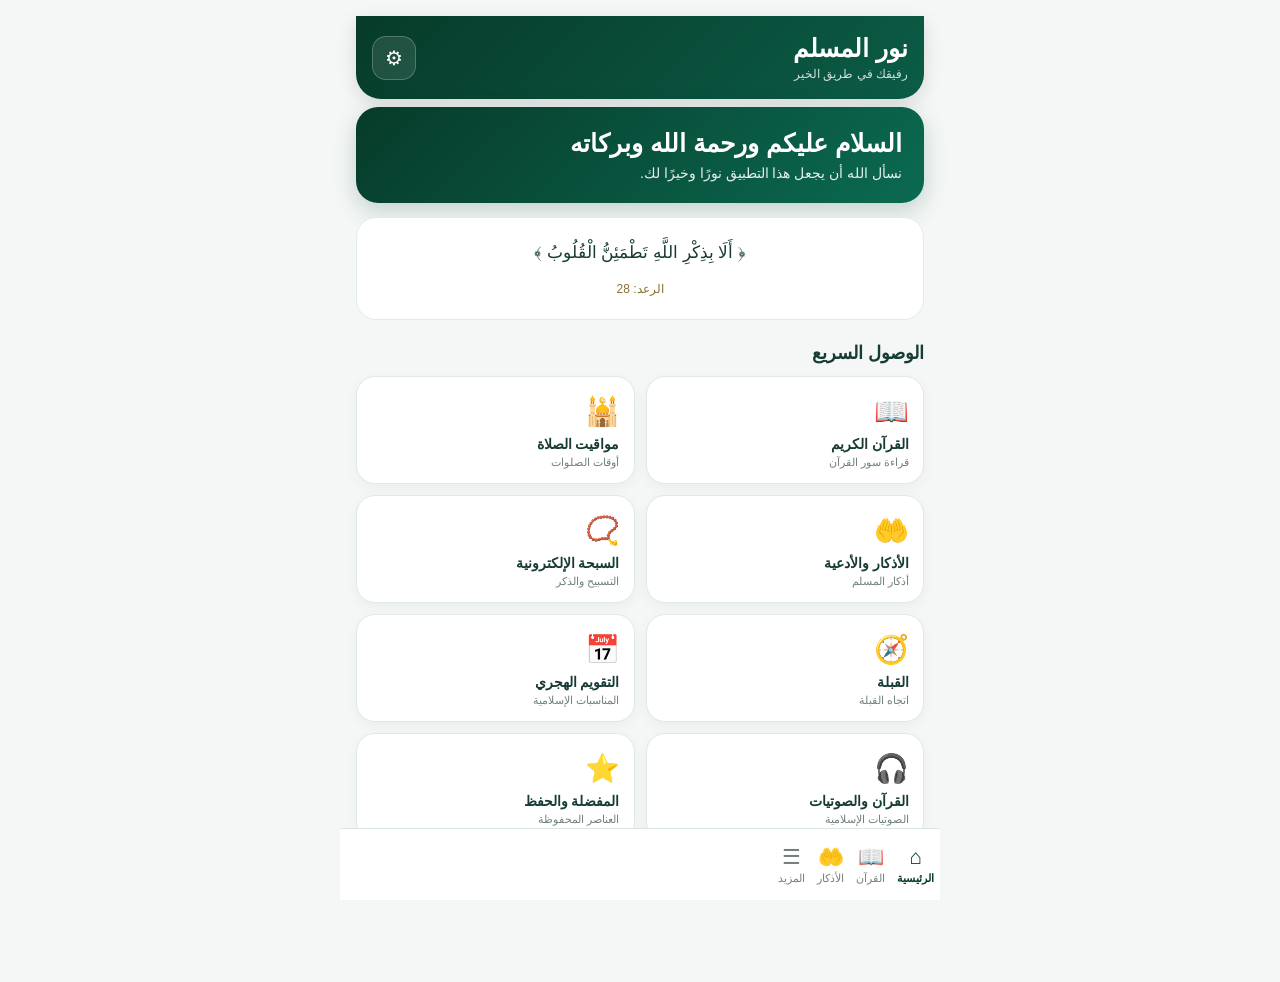
==== index.html @ 00e34f9b "Rename index (1).html to index.html" ====
<!DOCTYPE html>
<html lang="ar" dir="rtl">
<head>
  <meta charset="UTF-8">
  <meta name="viewport" content="width=device-width, initial-scale=1.0, viewport-fit=cover">
  <meta name="theme-color" content="#073b2a">
  <meta name="apple-mobile-web-app-capable" content="yes">
  <meta name="mobile-web-app-capable" content="yes">

  <title>نور المسلم</title>

  <link rel="manifest" href="./manifest.json">

  <style>
    * {
      box-sizing: border-box;
      -webkit-tap-highlight-color: transparent;
    }

    html, body {
      margin: 0;
      padding: 0;
      min-height: 100%;
      background: #f4f7f6;
      color: #173b35;
      font-family: Arial, "Tahoma", sans-serif;
    }

    body {
      padding-bottom: 82px;
    }

    button {
      font-family: inherit;
      cursor: pointer;
    }

    .app {
      width: 100%;
      max-width: 600px;
      margin: auto;
      min-height: 100vh;
    }

    /* =========================
       الهيدر
       ========================= */

    .top-header {
      background:
        linear-gradient(135deg, #073b2a, #0b5c46);
      color: white;
      padding: 18px 16px;
      border-radius: 0 0 25px 25px;
      box-shadow: 0 6px 20px rgba(0,0,0,.12);
    }

    .header-row {
      display: flex;
      align-items: center;
      justify-content: space-between;
      gap: 12px;
    }

    .header-text {
      flex: 1;
    }

    .app-name {
      font-size: 25px;
      font-weight: 800;
    }

    .app-subtitle {
      margin-top: 4px;
      font-size: 12px;
      opacity: .82;
    }

    .header-button {
      width: 44px;
      height: 44px;
      border: 1px solid rgba(255,255,255,.22);
      border-radius: 14px;
      background: rgba(255,255,255,.10);
      color: white;
      font-size: 20px;
    }

    /* =========================
       الصفحات
       ========================= */

    .screen {
      display: none;
      padding: 16px;
      animation: fade .2s ease;
    }

    .screen.active {
      display: block;
    }

    @keyframes fade {
      from {
        opacity: 0;
        transform: translateY(4px);
      }
      to {
        opacity: 1;
        transform: translateY(0);
      }
    }

    .page-title {
      font-size: 24px;
      font-weight: 800;
      margin: 8px 0 16px;
      color: #073b2a;
    }

    /* =========================
       الرئيسية
       ========================= */

    .welcome {
      margin-top: 8px;
      padding: 22px;
      border-radius: 22px;
      background:
        linear-gradient(135deg, #073b2a, #0b6a51);
      color: white;
      box-shadow: 0 8px 25px rgba(7,59,42,.20);
    }

    .welcome h1 {
      margin: 0 0 7px;
      font-size: 25px;
    }

    .welcome p {
      margin: 0;
      opacity: .9;
      font-size: 14px;
    }

    .ayah {
      margin-top: 14px;
      padding: 18px;
      border-radius: 20px;
      background: #fff;
      border: 1px solid #e2ebe7;
      text-align: center;
      line-height: 2;
      font-size: 17px;
    }

    .ayah small {
      display: block;
      margin-top: 7px;
      color: #8a7131;
      font-size: 12px;
    }

    .section-title {
      margin: 22px 0 12px;
      font-size: 18px;
      font-weight: 800;
    }

    .feature-grid {
      display: grid;
      grid-template-columns: repeat(2, 1fr);
      gap: 11px;
    }

    .feature {
      min-height: 105px;
      border: 1px solid #e0e9e5;
      border-radius: 19px;
      background: white;
      box-shadow: 0 4px 14px rgba(0,0,0,.045);
      padding: 14px;
      text-align: right;
      color: #173b35;
    }

    .feature .icon {
      font-size: 28px;
      display: block;
      margin-bottom: 8px;
    }

    .feature strong {
      display: block;
      font-size: 14px;
    }

    .feature span {
      display: block;
      margin-top: 4px;
      color: #71817c;
      font-size: 11px;
    }

    /* =========================
       القرآن
       ========================= */

    .quran-tools {
      display: flex;
      gap: 8px;
      margin-bottom: 14px;
    }

    .search-box {
      flex: 1;
      border: 1px solid #d9e5e0;
      border-radius: 15px;
      background: white;
      padding: 13px;
      outline: none;
      font-family: inherit;
    }

    .quran-status {
      padding: 13px;
      background: #fff8e8;
      border: 1px solid #ead9a4;
      border-radius: 15px;
      font-size: 13px;
      margin-bottom: 12px;
      color: #705d25;
    }

    .surah-list {
      display: grid;
      gap: 9px;
    }

    .surah-card {
      border: 1px solid #e0e9e5;
      border-radius: 17px;
      background: white;
      padding: 15px;
      display: flex;
      align-items: center;
      gap: 13px;
      box-shadow: 0 3px 12px rgba(0,0,0,.04);
    }

    .surah-number {
      width: 43px;
      height: 43px;
      flex: 0 0 43px;
      border-radius: 13px;
      background: #073b2a;
      color: white;
      display: grid;
      place-items: center;
      font-weight: 800;
    }

    .surah-info {
      flex: 1;
    }

    .surah-name {
      font-size: 17px;
      font-weight: 800;
    }

    .surah-meta {
      color: #788681;
      font-size: 11px;
      margin-top: 4px;
    }

    .open-surah {
      border: 0;
      background: #eaf3ef;
      color: #073b2a;
      padding: 10px 12px;
      border-radius: 12px;
      font-weight: 700;
    }

    .no-results {
      background: white;
      padding: 25px;
      border-radius: 18px;
      text-align: center;
      color: #687873;
    }

    /* =========================
       قراءة السورة
       ========================= */

    .reader {
      background: #fffdf6;
      border: 1px solid #e9dfc3;
      border-radius: 20px;
      padding: 20px 15px;
      box-shadow: 0 4px 18px rgba(0,0,0,.05);
    }

    .reader-head {
      text-align: center;
      border-bottom: 1px solid #eadfbd;
      padding-bottom: 14px;
      margin-bottom: 15px;
    }

    .reader-head h2 {
      margin: 0;
      color: #073b2a;
    }

    .reader-head small {
      color: #8b7330;
    }

    .verse {
      font-family: "Times New Roman", serif;
      font-size: 22px;
      line-height: 2.35;
      text-align: center;
      padding: 12px 4px;
      color: #253f38;
    }

    .verse-number {
      display: inline-grid;
      place-items: center;
      width: 28px;
      height: 28px;
      border: 1px solid #a88d42;
      border-radius: 50%;
      color: #806827;
      font-size: 12px;
      margin: 0 5px;
      vertical-align: middle;
    }

    .back-button {
      border: 0;
      background: #073b2a;
      color: white;
      border-radius: 13px;
      padding: 11px 16px;
      margin-bottom: 13px;
    }

    /* =========================
       البطاقات العامة
       ========================= */

    .card {
      background: white;
      border: 1px solid #e0e9e5;
      border-radius: 19px;
      padding: 18px;
      margin-bottom: 12px;
      box-shadow: 0 4px 15px rgba(0,0,0,.04);
    }

    .card h3 {
      margin: 0 0 8px;
      color: #073b2a;
    }

    .card p {
      margin: 0;
      line-height: 1.9;
      color: #566761;
    }

    /* =========================
       السبحة
       ========================= */

    .tasbeeh {
      text-align: center;
      padding: 25px 10px;
    }

    .counter {
      width: 190px;
      height: 190px;
      border-radius: 50%;
      margin: 20px auto;
      background: #073b2a;
      color: white;
      display: grid;
      place-items: center;
      font-size: 52px;
      font-weight: 800;
      box-shadow: 0 12px 30px rgba(7,59,42,.25);
    }

    .tasbeeh-name {
      font-size: 21px;
      font-weight: 800;
    }

    .tasbeeh-button {
      width: 180px;
      padding: 16px;
      border: 0;
      border-radius: 18px;
      background: #b8953e;
      color: white;
      font-size: 18px;
      font-weight: 800;
    }

    .reset-button {
      margin-top: 12px;
      border: 0;
      background: #edf2ef;
      color: #073b2a;
      padding: 11px 20px;
      border-radius: 13px;
    }

    /* =========================
       الأذكار
       ========================= */

    .dhikr {
      border-right: 4px solid #b8953e;
      line-height: 2;
    }

    .dhikr-title {
      font-weight: 800;
      color: #073b2a;
      margin-bottom: 8px;
    }

    /* =========================
       القبلة
       ========================= */

    .qibla-box {
      text-align: center;
      padding: 30px 10px;
    }

    .compass {
      width: 220px;
      height: 220px;
      border: 8px solid #073b2a;
      border-radius: 50%;
      margin: 20px auto;
      display: grid;
      place-items: center;
      position: relative;
      background: #eef5f2;
    }

    .compass-arrow {
      font-size: 80px;
      color: #b8953e;
    }

    /* =========================
       الصلاة
       ========================= */

    .prayer {
      display: flex;
      justify-content: space-between;
      align-items: center;
      padding: 15px 0;
      border-bottom: 1px solid #edf1ef;
    }

    .prayer:last-child {
      border-bottom: 0;
    }

    .prayer-name {
      font-weight: 800;
    }

    .prayer-time {
      color: #073b2a;
      font-weight: 800;
    }

    /* =========================
       الإعدادات
       ========================= */

    .setting {
      display: flex;
      justify-content: space-between;
      align-items: center;
      padding: 15px 0;
      border-bottom: 1px solid #edf1ef;
    }

    .setting:last-child {
      border-bottom: 0;
    }

    .switch {
      width: 48px;
      height: 27px;
      border-radius: 30px;
      border: 0;
      background: #cdd8d4;
      position: relative;
    }

    .switch.active {
      background: #073b2a;
    }

    .switch::after {
      content: "";
      position: absolute;
      top: 4px;
      right: 4px;
      width: 19px;
      height: 19px;
      border-radius: 50%;
      background: white;
      transition: .2s;
    }

    .switch.active::after {
      right: 25px;
    }

    /* =========================
       القائمة السفلية
       ========================= */

    .bottom-nav {
      position: fixed;
      bottom: 0;
      right: 0;
      left: 0;
      max-width: 600px;
      margin: auto;
      height: 72px;
      background: rgba(255,255,255,.97);
      border-top: 1px solid #dce7e2;
      display: grid;
      grid-template-columns: repeat(4, 1fr);
      z-index: 100;
      padding-bottom: env(safe-area-inset-bottom);
    }

    .nav-btn {
      border: 0;
      background: transparent;
      color: #74827e;
      font-size: 11px;
    }

    .nav-btn .nav-icon {
      display: block;
      font-size: 21px;
      margin-bottom: 3px;
    }

    .nav-btn.active {
      color: #073b2a;
      font-weight: 800;
    }

    /* =========================
       رسالة
       ========================= */

    .toast {
      position: fixed;
      bottom: 88px;
      left: 50%;
      transform: translateX(-50%);
      background: #073b2a;
      color: white;
      padding: 12px 18px;
      border-radius: 14px;
      z-index: 200;
      display: none;
      box-shadow: 0 8px 25px rgba(0,0,0,.2);
      font-size: 13px;
    }

    /* =========================
       الوضع الليلي
       ========================= */

    body.dark {
      background: #071c17;
      color: #e7f0ed;
    }

    body.dark .screen {
      color: #e7f0ed;
    }

    body.dark .feature,
    body.dark .card,
    body.dark .surah-card,
    body.dark .ayah,
    body.dark .no-results,
    body.dark .search-box {
      background: #102a23;
      border-color: #25463c;
      color: #e7f0ed;
    }

    body.dark .feature span,
    body.dark .surah-meta,
    body.dark .card p {
      color: #aebfba;
    }

    body.dark .page-title,
    body.dark .section-title,
    body.dark .feature strong,
    body.dark .surah-name {
      color: #e7f0ed;
    }

    body.dark .bottom-nav {
      background: #0c241e;
      border-color: #25463c;
    }

    body.dark .nav-btn {
      color: #aebfba;
    }

    body.dark .nav-btn.active {
      color: #d5b35a;
    }

    /* =========================
       لوحة التحكم الخارجية
       تُفتح بالرابط ?admin=1
       ========================= */

    .admin-panel {
      display: none;
      min-height: 100vh;
      padding: 18px 14px 30px;
      background: #f4f7f6;
    }

    .admin-wrap {
      width: 100%;
      max-width: 760px;
      margin: 0 auto;
    }

    .admin-head {
      background: linear-gradient(135deg, #073b2a, #0b6a51);
      color: #fff;
      border-radius: 24px;
      padding: 20px;
      box-shadow: 0 10px 30px rgba(7,59,42,.18);
      margin-bottom: 14px;
    }

    .admin-head-row {
      display: flex;
      align-items: center;
      justify-content: space-between;
      gap: 12px;
    }

    .admin-title {
      margin: 0;
      font-size: 24px;
      font-weight: 800;
    }

    .admin-subtitle {
      margin: 5px 0 0;
      opacity: .86;
      font-size: 13px;
    }

    .admin-back {
      border: 1px solid rgba(255,255,255,.22);
      background: rgba(255,255,255,.10);
      color: #fff;
      width: 44px;
      height: 44px;
      border-radius: 14px;
      font-size: 20px;
    }

    .admin-card {
      background: #fff;
      border-radius: 20px;
      padding: 16px;
      margin-bottom: 12px;
      box-shadow: 0 5px 18px rgba(0,0,0,.06);
    }

    .admin-card h3 {
      margin: 0 0 12px;
      color: #17483d;
      font-size: 17px;
    }

    .admin-grid {
      display: grid;
      grid-template-columns: repeat(2, minmax(0, 1fr));
      gap: 10px;
    }

    .admin-field {
      display: flex;
      flex-direction: column;
      gap: 6px;
    }

    .admin-field.full {
      grid-column: 1 / -1;
    }

    .admin-field label {
      font-size: 12px;
      color: #5d716b;
      font-weight: 700;
    }

    .admin-field input,
    .admin-field textarea {
      width: 100%;
      border: 1px solid #d8e4e0;
      border-radius: 13px;
      padding: 12px;
      font: inherit;
      color: #173b35;
      background: #fbfdfc;
      outline: none;
    }

    .admin-field textarea {
      min-height: 90px;
      resize: vertical;
    }


    .admin-field select {
      width: 100%; border: 1px solid #d8e4e0; border-radius: 13px;
      padding: 12px; font: inherit; color: #173b35; background: #fbfdfc; outline: none;
    }
    body.dark .admin-field select { background:#0a211b; color:#edf7f3; border-color:#29463d; }
    .admin-field input:focus,
    .admin-field textarea:focus {
      border-color: #0b6a51;
      box-shadow: 0 0 0 3px rgba(11,106,81,.10);
    }

    .admin-actions {
      display: grid;
      grid-template-columns: repeat(2, minmax(0, 1fr));
      gap: 10px;
    }

    .admin-btn {
      border: 0;
      border-radius: 14px;
      padding: 13px 12px;
      font: inherit;
      font-weight: 800;
    }

    .admin-btn.primary {
      background: #0b6a51;
      color: #fff;
    }

    .admin-btn.secondary {
      background: #edf4f1;
      color: #17483d;
    }

    .admin-btn.danger {
      background: #f7e9e7;
      color: #8b3c31;
    }

    .admin-note {
      margin: 8px 0 0;
      font-size: 11px;
      line-height: 1.7;
      color: #6b7d77;
    }

    .admin-status {
      display: none;
      margin-top: 10px;
      padding: 10px 12px;
      border-radius: 12px;
      background: #edf7f3;
      color: #17624d;
      font-size: 12px;
      font-weight: 700;
    }

    body.dark .admin-panel {
      background: #071b16;
    }

    body.dark .admin-card {
      background: #102820;
      color: #e8f3ef;
    }

    body.dark .admin-card h3 {
      color: #d8eadf;
    }

    body.dark .admin-field label,
    body.dark .admin-note {
      color: #a7bdb5;
    }

    body.dark .admin-field input,
    body.dark .admin-field textarea {
      background: #0a211b;
      color: #edf7f3;
      border-color: #29463d;
    }

    body.dark .admin-btn.secondary {
      background: #19362d;
      color: #e4f1ec;
    }

    body.dark .admin-status {
      background: #15392e;
      color: #cde9dd;
    }

    @media (max-width: 520px) {
      .admin-grid,
      .admin-actions {
        grid-template-columns: 1fr;
      }

      .admin-field.full {
        grid-column: auto;
      }
    }
  </style>
</head>

<body>

<div class="app">

  <!-- =========================
       الرئيسية
       ========================= -->

  <section class="screen active" id="homeScreen">

    <header class="top-header">
      <div class="header-row">

        <div class="header-text">
          <div class="app-name">نور المسلم</div>
          <div class="app-subtitle">رفيقك في طريق الخير</div>
        </div>

        <button class="header-button" onclick="openScreen('settingsScreen')">
          ⚙
        </button>

      </div>
    </header>

    <div class="welcome">
      <h1>السلام عليكم ورحمة الله وبركاته</h1>
      <p>نسأل الله أن يجعل هذا التطبيق نورًا وخيرًا لك.</p>
    </div>

    <div class="ayah">
      ﴿ أَلَا بِذِكْرِ اللَّهِ تَطْمَئِنُّ الْقُلُوبُ ﴾
      <small>الرعد: 28</small>
    </div>

    <div class="section-title">الوصول السريع</div>

    <div class="feature-grid">

      <button class="feature" onclick="openScreen('quranScreen')">
        <span class="icon">📖</span>
        <strong>القرآن الكريم</strong>
        <span>قراءة سور القرآن</span>
      </button>

      <button class="feature" onclick="openScreen('prayerScreen')">
        <span class="icon">🕌</span>
        <strong>مواقيت الصلاة</strong>
        <span>أوقات الصلوات</span>
      </button>

      <button class="feature" onclick="openScreen('adhkarScreen')">
        <span class="icon">🤲</span>
        <strong>الأذكار والأدعية</strong>
        <span>أذكار المسلم</span>
      </button>

      <button class="feature" onclick="openScreen('tasbeehScreen')">
        <span class="icon">📿</span>
        <strong>السبحة الإلكترونية</strong>
        <span>التسبيح والذكر</span>
      </button>

      <button class="feature" onclick="openScreen('qiblaScreen')">
        <span class="icon">🧭</span>
        <strong>القبلة</strong>
        <span>اتجاه القبلة</span>
      </button>

      <button class="feature" onclick="openScreen('calendarScreen')">
        <span class="icon">📅</span>
        <strong>التقويم الهجري</strong>
        <span>المناسبات الإسلامية</span>
      </button>

      <button class="feature" onclick="openScreen('audioScreen')">
        <span class="icon">🎧</span>
        <strong>القرآن والصوتيات</strong>
        <span>الصوتيات الإسلامية</span>
      </button>

      <button class="feature" onclick="openScreen('favoritesScreen')">
        <span class="icon">⭐</span>
        <strong>المفضلة والحفظ</strong>
        <span>العناصر المحفوظة</span>
      </button>

    </div>

  </section>


  <!-- =========================
       القرآن
       ========================= -->

  <section class="screen" id="quranScreen">

    <header class="top-header">
      <div class="header-row">
        <div class="header-text">
          <div class="app-name">القرآن الكريم</div>
          <div class="app-subtitle">كتاب الله تعالى</div>
        </div>

        <button class="header-button" onclick="openScreen('homeScreen')">
          ←
        </button>
      </div>
    </header>

    <div style="height:14px"></div>

    <div class="quran-tools">
      <input
        id="quranSearch"
        class="search-box"
        type="search"
        placeholder="ابحث عن سورة..."
        oninput="filterSurahs()"
      >
    </div>

    <div id="quranStatus" class="quran-status">
      جاري تحميل القرآن الكريم...
    </div>

    <div id="surahList" class="surah-list"></div>

  </section>


  <!-- =========================
       قراءة السورة
       ========================= -->

  <section class="screen" id="readerScreen">

    <button class="back-button" onclick="openScreen('quranScreen')">
      ← العودة إلى السور
    </button>

    <div id="readerContainer"></div>

  </section>


  <!-- =========================
       الأذكار
       ========================= -->

  <section class="screen" id="adhkarScreen">

    <header class="top-header">
      <div class="header-row">
        <div class="header-text">
          <div class="app-name">الأذكار والأدعية</div>
          <div class="app-subtitle">اذكر الله يطمئن قلبك</div>
        </div>

        <button class="header-button" onclick="openScreen('homeScreen')">
          ←
        </button>
      </div>
    </header>

    <div style="height:14px"></div>

    <div class="card dhikr">
      <div class="dhikr-title">أذكار الصباح والمساء</div>
      <p>
        اللهم بك أصبحنا وبك أمسينا، وبك نحيا وبك نموت وإليك النشور.
      </p>
    </div>

    <div class="card dhikr">
      <div class="dhikr-title">ذكر عظيم</div>
      <p>
        سبحان الله والحمد لله ولا إله إلا الله والله أكبر.
      </p>
    </div>

    <div class="card dhikr">
      <div class="dhikr-title">دعاء</div>
      <p>
        اللهم إني أسألك العفو والعافية في الدنيا والآخرة.
      </p>
    </div>

    <div class="card dhikr">
      <div class="dhikr-title">الاستغفار</div>
      <p>
        أستغفر الله العظيم الذي لا إله إلا هو الحي القيوم وأتوب إليه.
      </p>
    </div>

  </section>


  <!-- =========================
       السبحة
       ========================= -->

  <section class="screen" id="tasbeehScreen">

    <header class="top-header">
      <div class="header-row">
        <div class="header-text">
          <div class="app-name">السبحة الإلكترونية</div>
          <div class="app-subtitle">سبّح واذكر الله</div>
        </div>

        <button class="header-button" onclick="openScreen('homeScreen')">
          ←
        </button>
      </div>
    </header>

    <div class="card tasbeeh">

      <div class="tasbeeh-name">سبحان الله</div>

      <div class="counter" id="counter">
        0
      </div>

      <button class="tasbeeh-button" onclick="increaseCounter()">
        تسبيح
      </button>

      <br>

      <button class="reset-button" onclick="resetCounter()">
        تصفير العداد
      </button>

    </div>

  </section>


  <!-- =========================
       القبلة
       ========================= -->

  <section class="screen" id="qiblaScreen">

    <header class="top-header">
      <div class="header-row">
        <div class="header-text">
          <div class="app-name">القبلة</div>
          <div class="app-subtitle">اتجاه الكعبة المشرفة</div>
        </div>

        <button class="header-button" onclick="openScreen('homeScreen')">
          ←
        </button>
      </div>
    </header>

    <div style="height:14px"></div>

    <div class="card qibla-box">

      <div style="font-size:18px;font-weight:800">
        اتجاه القبلة
      </div>

      <div class="compass">
        <div class="compass-arrow">↑</div>
      </div>

      <p>
        استخدم بوصلة هاتفك للحصول على الاتجاه الأدق.
      </p>

    </div>

  </section>


  <!-- =========================
       الصلاة
       ========================= -->

  <section class="screen" id="prayerScreen">

    <header class="top-header">
      <div class="header-row">
        <div class="header-text">
          <div class="app-name">مواقيت الصلاة</div>
          <div class="app-subtitle">أوقات الصلوات اليومية</div>
        </div>

        <button class="header-button" onclick="openScreen('homeScreen')">
          ←
        </button>
      </div>
    </header>

    <div style="height:14px"></div>

    <div class="card">

      <div class="prayer">
        <span class="prayer-name">الفجر</span>
        <span class="prayer-time">04:30</span>
      </div>

      <div class="prayer">
        <span class="prayer-name">الشروق</span>
        <span class="prayer-time">05:55</span>
      </div>

      <div class="prayer">
        <span class="prayer-name">الظهر</span>
        <span class="prayer-time">12:00</span>
      </div>

      <div class="prayer">
        <span class="prayer-name">العصر</span>
        <span class="prayer-time">15:30</span>
      </div>

      <div class="prayer">
        <span class="prayer-name">المغرب</span>
        <span class="prayer-time">18:05</span>
      </div>

      <div class="prayer">
        <span class="prayer-name">العشاء</span>
        <span class="prayer-time">19:25</span>
      </div>

    </div>

    <div class="card">
      <p>
        سيتم ربط مواقيت الصلاة الدقيقة بالموقع لاحقًا.
      </p>
    </div>

  </section>


  <!-- =========================
       التقويم
       ========================= -->

  <section class="screen" id="calendarScreen">

    <header class="top-header">
      <div class="header-row">

        <div class="header-text">
          <div class="app-name">التقويم الهجري</div>
          <div class="app-subtitle">المناسبات الإسلامية</div>
        </div>

        <button class="header-button" onclick="openScreen('homeScreen')">
          ←
        </button>

      </div>
    </header>

    <div style="height:14px"></div>

    <div class="card">
      <h3>التاريخ الهجري</h3>

      <p id="hijriDate">
        جاري حساب التاريخ...
      </p>
    </div>

    <div class="card">
      <h3>المناسبات الإسلامية</h3>

      <p>
        يمكن إضافة قائمة المناسبات الإسلامية الكاملة في المرحلة التالية.
      </p>
    </div>

  </section>


  <!-- =========================
       القرآن والصوتيات
       ========================= -->

  <section class="screen" id="audioScreen">

    <header class="top-header">
      <div class="header-row">

        <div class="header-text">
          <div class="app-name">القرآن والصوتيات</div>
          <div class="app-subtitle">استماع وقراءة</div>
        </div>

        <button class="header-button" onclick="openScreen('homeScreen')">
          ←
        </button>

      </div>
    </header>

    <div style="height:14px"></div>

    <div class="card">
      <h3>🎧 القرآن الكريم</h3>

      <p>
        قسم الصوتيات جاهز لإضافة ملفات التلاوة وربطها بالسور.
      </p>
    </div>

    <div class="card">
      <h3>🔊 مشغل القرآن</h3>

      <p>
        سيتم تشغيل التلاوات الصوتية من الملفات أو المصادر المعتمدة عند إضافتها.
      </p>
    </div>

  </section>


  <!-- =========================
       المفضلة والحفظ
       ========================= -->

  <section class="screen" id="favoritesScreen">

    <header class="top-header">
      <div class="header-row">

        <div class="header-text">
          <div class="app-name">المفضلة والحفظ</div>
          <div class="app-subtitle">ما حفظته في مكان واحد</div>
        </div>

        <button class="header-button" onclick="openScreen('homeScreen')">
          ←
        </button>

      </div>
    </header>

    <div style="height:14px"></div>

    <div class="no-results">
      لا توجد عناصر محفوظة حاليًا.
    </div>

  </section>


  <!-- =========================
       الإعدادات
       ========================= -->

  <section class="screen" id="settingsScreen">

    <header class="top-header">
      <div class="header-row">

        <div class="header-text">
          <div class="app-name">الإعدادات</div>
          <div class="app-subtitle">تخصيص نور المسلم</div>
        </div>

        <button class="header-button" onclick="openScreen('homeScreen')">
          ←
        </button>

      </div>
    </header>

    <div style="height:14px"></div>

    <div class="card">

      <div class="setting">
        <span>الوضع الليلي</span>

        <button
          id="darkSwitch"
          class="switch"
          onclick="toggleDark()">
        </button>
      </div>

      <div class="setting">
        <span>التنبيهات</span>

        <button
          class="switch"
          onclick="showToast('سيتم تفعيل التنبيهات لاحقًا')">
        </button>
      </div>

    </div>

    <div class="card">

      <h3>نور المسلم</h3>

      <p>
        تطبيق إسلامي يساعدك على القرآن والأذكار والسبحة والقبلة ومواقيت الصلاة.
      </p>

    </div>

  </section>

</div>


<!-- =========================
     لوحة التحكم الخارجية
     تفتح عند إضافة ?admin=1 إلى رابط التطبيق
     ========================= -->

<section class="admin-panel" id="adminPanel">
  <div class="admin-wrap">
    <div class="admin-head">
      <div class="admin-head-row">
        <div>
          <h1 class="admin-title">لوحة تحكم نور المسلم</h1>
          <p class="admin-subtitle">إدارة أقسام التطبيق وإعداداته من مكان واحد</p>
        </div>
        <button class="admin-back" onclick="openPublicApp()" aria-label="فتح التطبيق">←</button>
      </div>
    </div>

    <div class="admin-card">
      <h3>⚙️ الإعدادات العامة</h3>
      <div class="admin-grid">
        <div class="admin-field"><label>اسم التطبيق</label><input id="adminAppName" type="text"></div>
        <div class="admin-field"><label>الوصف المختصر</label><input id="adminAppSubtitle" type="text"></div>
        <div class="admin-field full"><label>رسالة الرئيسية</label><textarea id="adminWelcome"></textarea></div>
      </div>
    </div>

    <div class="admin-card">
      <h3>🕌 مواقيت الصلاة</h3>
      <div class="admin-grid">
        <div class="admin-field"><label>الفجر</label><input id="adminFajr" type="time"></div>
        <div class="admin-field"><label>الشروق</label><input id="adminSunrise" type="time"></div>
        <div class="admin-field"><label>الظهر</label><input id="adminDhuhr" type="time"></div>
        <div class="admin-field"><label>العصر</label><input id="adminAsr" type="time"></div>
        <div class="admin-field"><label>المغرب</label><input id="adminMaghrib" type="time"></div>
        <div class="admin-field"><label>العشاء</label><input id="adminIsha" type="time"></div>
      </div>
    </div>

    <div class="admin-card">
      <h3>📖 القرآن الكريم</h3>
      <div class="admin-grid">
        <div class="admin-field"><label>عنوان قسم القرآن</label><input id="adminQuranTitle" type="text"></div>
        <div class="admin-field"><label>رسالة قسم القرآن</label><input id="adminQuranNote" type="text"></div>
        <div class="admin-field full"><label>حالة بيانات القرآن</label><input id="adminQuranStatus" type="text" readonly></div>
      </div>
    </div>

    <div class="admin-card">
      <h3>🤲 الأذكار والأدعية</h3>
      <div class="admin-grid">
        <div class="admin-field"><label>عنوان القسم</label><input id="adminAdhkarTitle" type="text"></div>
        <div class="admin-field"><label>الوصف</label><input id="adminAdhkarSubtitle" type="text"></div>
        <div class="admin-field full"><label>رسالة إضافية</label><textarea id="adminAdhkarNote"></textarea></div>
      </div>
    </div>

    <div class="admin-card">
      <h3>📿 السبحة الإلكترونية</h3>
      <div class="admin-grid">
        <div class="admin-field"><label>اسم الذكر الافتراضي</label><input id="adminTasbeehName" type="text"></div>
        <div class="admin-field"><label>العداد يبدأ من</label><input id="adminTasbeehStart" type="number" min="0"></div>
      </div>
    </div>

    <div class="admin-card">
      <h3>🧭 القبلة</h3>
      <div class="admin-grid">
        <div class="admin-field"><label>عنوان قسم القبلة</label><input id="adminQiblaTitle" type="text"></div>
        <div class="admin-field"><label>الوصف</label><input id="adminQiblaSubtitle" type="text"></div>
      </div>
    </div>

    <div class="admin-card">
      <h3>📅 التقويم والمناسبات</h3>
      <div class="admin-grid">
        <div class="admin-field"><label>عنوان التقويم</label><input id="adminCalendarTitle" type="text"></div>
        <div class="admin-field"><label>الوصف</label><input id="adminCalendarSubtitle" type="text"></div>
        <div class="admin-field full"><label>المناسبات الإسلامية</label><textarea id="adminEvents" placeholder="اكتب كل مناسبة في سطر مستقل"></textarea></div>
      </div>
    </div>

    <div class="admin-card">
      <h3>🔊 القرآن والصوتيات</h3>
      <div class="admin-grid">
        <div class="admin-field"><label>عنوان قسم الصوتيات</label><input id="adminAudioTitle" type="text"></div>
        <div class="admin-field"><label>الوصف</label><input id="adminAudioSubtitle" type="text"></div>
      </div>
    </div>

    <div class="admin-card">
      <h3>⭐ المفضلة والحفظ</h3>
      <div class="admin-grid">
        <div class="admin-field"><label>عنوان القسم</label><input id="adminFavoritesTitle" type="text"></div>
        <div class="admin-field"><label>الوصف</label><input id="adminFavoritesSubtitle" type="text"></div>
      </div>
    </div>

    <div class="admin-card">
      <h3>🔔 التنبيهات والإعدادات</h3>
      <div class="admin-grid">
        <div class="admin-field"><label>تفعيل التنبيهات</label>
          <select id="adminNotifications"><option value="1">مفعلة</option><option value="0">متوقفة</option></select>
        </div>
        <div class="admin-field"><label>الوضع الليلي الافتراضي</label>
          <select id="adminDarkDefault"><option value="1">مفعل</option><option value="0">متوقف</option></select>
        </div>
      </div>
    </div>

    <div class="admin-card">
      <h3>💾 حفظ</h3>
      <div class="admin-actions">
        <button class="admin-btn primary" onclick="saveAdminSettings()">حفظ كل الإعدادات</button>
        <button class="admin-btn secondary" onclick="openPublicApp()">فتح التطبيق</button>
        <button class="admin-btn secondary" onclick="copyPublicLink()">نسخ رابط التطبيق</button>
        <button class="admin-btn danger" onclick="resetAdminSettings()">إرجاع الافتراضي</button>
      </div>
      <div class="admin-status" id="adminStatus"></div>
    </div>
  </div>
</section>


<!-- =========================
     القائمة السفلية
     ========================= -->

<nav class="bottom-nav">

  <button
    id="navHome"
    class="nav-btn active"
    onclick="openScreen('homeScreen')">

    <span class="nav-icon">⌂</span>
    الرئيسية

  </button>


  <button
    id="navQuran"
    class="nav-btn"
    onclick="openScreen('quranScreen')">

    <span class="nav-icon">📖</span>
    القرآن

  </button>


  <button
    id="navAdhkar"
    class="nav-btn"
    onclick="openScreen('adhkarScreen')">

    <span class="nav-icon">🤲</span>
    الأذكار

  </button>


  <button
    id="navMore"
    class="nav-btn"
    onclick="openScreen('settingsScreen')">

    <span class="nav-icon">☰</span>
    المزيد

  </button>

</nav>


<div id="toast" class="toast"></div>


<script>

/* =========================================================
   نور المسلم - JavaScript
   ========================================================= */

let quranData = [];
let currentSurahs = [];
let tasbeehCount = 0;

// أسماء السور الأساسية، وتُستخدم فقط إذا لم يكن الاسم موجودًا داخل quran.json.
const SURAH_NAMES = [
    "الفاتحة",
    "البقرة",
    "آل عمران",
    "النساء",
    "المائدة",
    "الأنعام",
    "الأعراف",
    "الأنفال",
    "التوبة",
    "يونس",
    "هود",
    "يوسف",
    "الرعد",
    "إبراهيم",
    "الحجر",
    "النحل",
    "الإسراء",
    "الكهف",
    "مريم",
    "طه",
    "الأنبياء",
    "الحج",
    "المؤمنون",
    "النور",
    "الفرقان",
    "الشعراء",
    "النمل",
    "القصص",
    "العنكبوت",
    "الروم",
    "لقمان",
    "السجدة",
    "الأحزاب",
    "سبأ",
    "فاطر",
    "يس",
    "الصافات",
    "ص",
    "الزمر",
    "غافر",
    "فصلت",
    "الشورى",
    "الزخرف",
    "الدخان",
    "الجاثية",
    "الأحقاف",
    "محمد",
    "الفتح",
    "الحجرات",
    "ق",
    "الذاريات",
    "الطور",
    "النجم",
    "القمر",
    "الرحمن",
    "الواقعة",
    "الحديد",
    "المجادلة",
    "الحشر",
    "الممتحنة",
    "الصف",
    "الجمعة",
    "المنافقون",
    "التغابن",
    "الطلاق",
    "التحريم",
    "الملك",
    "القلم",
    "الحاقة",
    "المعارج",
    "نوح",
    "الجن",
    "المزمل",
    "المدثر",
    "القيامة",
    "الإنسان",
    "المرسلات",
    "النبأ",
    "النازعات",
    "عبس",
    "التكوير",
    "الانفطار",
    "المطففين",
    "الانشقاق",
    "البروج",
    "الطارق",
    "الأعلى",
    "الغاشية",
    "الفجر",
    "البلد",
    "الشمس",
    "الليل",
    "الضحى",
    "الشرح",
    "التين",
    "العلق",
    "القدر",
    "البينة",
    "الزلزلة",
    "العاديات",
    "القارعة",
    "التكاثر",
    "العصر",
    "الهمزة",
    "الفيل",
    "قريش",
    "الماعون",
    "الكوثر",
    "الكافرون",
    "النصر",
    "المسد",
    "الإخلاص",
    "الفلق",
    "الناس"
];


/* =========================
   التنقل بين الصفحات
   ========================= */

function openScreen(screenId) {

  document.querySelectorAll(".screen").forEach(function(screen) {
    screen.classList.remove("active");
  });

  const target = document.getElementById(screenId);

  if (target) {
    target.classList.add("active");
  }

  updateBottomNavigation(screenId);

  window.scrollTo({
    top: 0,
    behavior: "smooth"
  });

}


/* =========================
   القائمة السفلية
   ========================= */

function updateBottomNavigation(screenId) {

  document.querySelectorAll(".nav-btn").forEach(function(button) {
    button.classList.remove("active");
  });

  if (screenId === "homeScreen") {

    document.getElementById("navHome")
      .classList.add("active");

  }

  else if (
    screenId === "quranScreen" ||
    screenId === "readerScreen"
  ) {

    document.getElementById("navQuran")
      .classList.add("active");

  }

  else if (screenId === "adhkarScreen") {

    document.getElementById("navAdhkar")
      .classList.add("active");

  }

  else {

    document.getElementById("navMore")
      .classList.add("active");

  }

}


/* =========================
   الرسائل
   ========================= */

function showToast(message) {

  const toast =
    document.getElementById("toast");

  toast.textContent = message;

  toast.style.display = "block";

  clearTimeout(window.toastTimer);

  window.toastTimer =
    setTimeout(function() {

      toast.style.display = "none";

    }, 2500);

}

/* =========================
   تحميل القرآن
   ========================= */

async function loadQuran() {

  const container =
    document.getElementById("surahList");

  const status =
    document.getElementById("quranStatus");

  try {

    status.textContent =
      "جاري تحميل القرآن الكريم...";


    const response =
      await fetch("./quran.json", {
        cache: "default"
      });


    if (!response.ok) {

      throw new Error(
        "Quran file not found - HTTP " +
        response.status
      );

    }


    quranData =
      await response.json();


    if (Array.isArray(quranData)) {

      currentSurahs =
        quranData;

    }

    else if (
      Array.isArray(quranData.surahs)
    ) {

      currentSurahs =
        quranData.surahs;

    }

    else if (
      Array.isArray(quranData.data)
    ) {

      currentSurahs =
        quranData.data;

    }

    else {

      throw new Error(
        "Unknown Quran JSON format"
      );

    }


    if (!currentSurahs.length) {

      throw new Error(
        "Quran data is empty"
      );

    }


    renderSurahs(currentSurahs);


    status.textContent =
      "تم تحميل القرآن الكريم — عدد السور: " +
      currentSurahs.length;

  }

  catch (error) {

    console.error(
      "Quran error:",
      error
    );


    status.textContent =
      "تعذر تحميل القرآن الكريم.";


    if (container) {

      container.innerHTML = `

        <div class="no-results">

          تعذر تحميل القرآن الكريم.

          <br><br>

          تأكد من وجود ملف

          <strong>quran.json</strong>

          في نفس مجلد

          <strong>index.html</strong>.

        </div>

      `;
    }

  }

}


/* =========================
   عرض السور
   ========================= */

function renderSurahs(surahs) {

  const container =
    document.getElementById("surahList");

  if (!container) {
    return;
  }

  if (
    !Array.isArray(surahs) ||
    surahs.length === 0
  ) {
    container.innerHTML = `
      <div class="no-results">
        لا توجد سور لعرضها.
      </div>
    `;
    return;
  }

  container.innerHTML =
    surahs.map(function(surah, index) {

      const number =
        Number(
          surah.id ??
          surah.number ??
          (index + 1)
        );

      const name =
        surah.name ??
        surah.title ??
        SURAH_NAMES[number - 1] ??
        ("سورة رقم " + number);

      const verses =
        surah.verses ??
        surah.ayahs ??
        surah.ayat ??
        [];

      const count =
        Array.isArray(verses)
          ? verses.length
          : (
              surah.numberOfAyahs ?? 0
            );

      return `
        <div class="surah-card">
          <div class="surah-number">
            ${number}
          </div>

          <div class="surah-info">
            <div class="surah-name">
              ${escapeHTML(name)}
            </div>

            <div class="surah-meta">
              ${
                count
                  ? count + " آية"
                  : "القرآن الكريم"
              }
            </div>
          </div>

          <button
            class="open-surah"
            onclick="openSurahByNumber(${number})">
            قراءة
          </button>
        </div>
      `;
    }).join("");
}

/* =========================
   البحث
   ========================= */

function filterSurahs() {

  const input =
    document.getElementById(
      "quranSearch"
    ).value
      .trim()
      .toLowerCase();

  if (!input) {
    renderSurahs(currentSurahs);
    return;
  }

  const filtered =
    currentSurahs.filter(function(surah, index) {

      const number =
        Number(
          surah.id ??
          surah.number ??
          (index + 1)
        );

      const name =
        String(
          surah.name ??
          surah.title ??
          SURAH_NAMES[number - 1] ??
          ""
        ).toLowerCase();

      return name.includes(input);
    });

  renderSurahs(filtered);
}

/* =========================
   فتح السورة
   ========================= */

function openSurahByNumber(number) {

  const index =
    currentSurahs.findIndex(function(surah, i) {

      return Number(
        surah.id ??
        surah.number ??
        (i + 1)
      ) === Number(number);

    });

  if (index === -1) {
    return;
  }

  const surah =
    currentSurahs[index];

  const name =
    surah.name ??
    surah.title ??
    SURAH_NAMES[number - 1] ??
    ("سورة رقم " + number);

  const verses =
    surah.verses ??
    surah.ayahs ??
    surah.ayat ??
    [];

  let html = `
    <div class="reader">

      <div class="reader-head">
        <h2>
          ${escapeHTML(name)}
        </h2>

        <small>
          ${
            Array.isArray(verses)
              ? verses.length
              : 0
          }
          آيات
        </small>
      </div>
  `;

  if (
    !Array.isArray(verses) ||
    verses.length === 0
  ) {

    html += `
      <div class="no-results">
        لم يتم العثور على آيات هذه السورة.
      </div>
    `;

  } else {

    verses.forEach(function(verse, i) {

      let text = "";
      let verseNumber = i + 1;

      if (typeof verse === "string") {
        text = verse;
      }

      else if (
        verse &&
        typeof verse === "object"
      ) {

        text =
          verse.text ??
          verse.aya ??
          verse.content ??
          "";

        verseNumber =
          verse.id ??
          verse.number ??
          verse.verse ??
          (i + 1);
      }

      html += `
        <div class="verse">
          ${escapeHTML(text)}
          <span class="verse-number">
            ${verseNumber}
          </span>
        </div>
      `;

    });

  }

  html += "</div>";

  document.getElementById(
    "readerContainer"
  ).innerHTML = html;

  openScreen("readerScreen");
}

/* =========================
   حماية النص
   ========================= */

function escapeHTML(value) {

  return String(value)
    .replace(/&/g, "&amp;")
    .replace(/</g, "&lt;")
    .replace(/>/g, "&gt;")
    .replace(/"/g, "&quot;")
    .replace(/'/g, "&#039;");

}


/* =========================
   السبحة
   ========================= */

function increaseCounter() {

  tasbeehCount++;


  document.getElementById(
    "counter"
  ).textContent =
    tasbeehCount;


  localStorage.setItem(
    "noor_tasbeeh",
    tasbeehCount
  );

}


function resetCounter() {

  tasbeehCount = 0;


  document.getElementById(
    "counter"
  ).textContent = "0";


  localStorage.setItem(
    "noor_tasbeeh",
    "0"
  );

}


/* =========================
   الوضع الليلي
   ========================= */

function toggleDark() {

  document.body.classList.toggle(
    "dark"
  );


  const enabled =
    document.body.classList.contains(
      "dark"
    );


  localStorage.setItem(
    "noor_dark",
    enabled ? "1" : "0"
  );


  document
    .getElementById("darkSwitch")
    .classList.toggle(
      "active",
      enabled
    );

}


/* =========================
   التاريخ الهجري
   ========================= */

function loadHijriDate() {

  const element =
    document.getElementById(
      "hijriDate"
    );


  try {

    const formatter =
      new Intl.DateTimeFormat(
        "ar-SA-u-ca-islamic",
        {
          day: "numeric",
          month: "long",
          year: "numeric"
        }
      );


    element.textContent =
      formatter.format(
        new Date()
      );

  }

  catch (error) {

    element.textContent =
      "التاريخ الهجري غير متاح حاليًا.";

  }

}


/* =========================
   تشغيل التطبيق
   ========================= */

document.addEventListener(
  "DOMContentLoaded",
  function() {


    const savedCounter =
      localStorage.getItem(
        "noor_tasbeeh"
      );


    if (savedCounter !== null) {

      tasbeehCount =
        Number(savedCounter) || 0;


      document.getElementById(
        "counter"
      ).textContent =
        tasbeehCount;

    }


    const savedDark =
      localStorage.getItem(
        "noor_dark"
      );


    if (savedDark === "1") {

      document.body.classList.add(
        "dark"
      );


      document
        .getElementById("darkSwitch")
        .classList.add("active");

    }


    loadHijriDate();


    applyAdminSettings();
    checkAdminMode();


    loadQuran();

  });


/* =========================
   لوحة التحكم الخارجية
   ========================= */

const ADMIN_DEFAULTS = {
  appName: "نور المسلم",
  appSubtitle: "رفيقك في طريق الخير",
  welcome: "نسأل الله أن يجعل هذا التطبيق نورًا وخيرًا لك.",
  fajr: "04:30", sunrise: "05:55", dhuhr: "12:00",
  asr: "15:30", maghrib: "18:05", isha: "19:25",
  quranTitle: "القرآن الكريم", quranNote: "قراءة سور القرآن",
  adhkarTitle: "الأذكار والأدعية", adhkarSubtitle: "أذكار المسلم", adhkarNote: "",
  tasbeehName: "سبحان الله", tasbeehStart: 0,
  qiblaTitle: "القبلة", qiblaSubtitle: "اتجاه الكعبة المشرفة",
  calendarTitle: "التقويم الهجري", calendarSubtitle: "المناسبات الإسلامية", events: "",
  audioTitle: "القرآن والصوتيات", audioSubtitle: "استماع وقراءة",
  favoritesTitle: "المفضلة والحفظ", favoritesSubtitle: "ما حفظته في مكان واحد",
  notifications: "1", darkDefault: "0"
};

function getAdminSettings() {
  try {
    const saved = JSON.parse(localStorage.getItem("noor_admin_settings") || "{}");
    return Object.assign({}, ADMIN_DEFAULTS, saved);
  } catch (e) {
    return Object.assign({}, ADMIN_DEFAULTS);
  }
}

function setText(selector, value) {
  document.querySelectorAll(selector).forEach(function(el) { el.textContent = value; });
}

function applyAdminSettings() {
  const x = getAdminSettings();

  setText(".app-name", x.appName);
  setText(".app-subtitle", x.appSubtitle);

  const welcome = document.querySelector(".welcome p");
  if (welcome) welcome.textContent = x.welcome;

  const times = [x.fajr, x.sunrise, x.dhuhr, x.asr, x.maghrib, x.isha];
  document.querySelectorAll("#prayerScreen .prayer-time").forEach(function(el, i) {
    if (times[i]) el.textContent = times[i];
  });

  const title = document.querySelector("#quranScreen .page-title");
  if (title) title.textContent = x.quranTitle;

  document.title = x.appName;
}

function fillAdminForm() {
  const x = getAdminSettings();
  const values = {
    adminAppName:x.appName, adminAppSubtitle:x.appSubtitle, adminWelcome:x.welcome,
    adminFajr:x.fajr, adminSunrise:x.sunrise, adminDhuhr:x.dhuhr, adminAsr:x.asr,
    adminMaghrib:x.maghrib, adminIsha:x.isha, adminQuranTitle:x.quranTitle,
    adminQuranNote:x.quranNote, adminAdhkarTitle:x.adhkarTitle,
    adminAdhkarSubtitle:x.adhkarSubtitle, adminAdhkarNote:x.adhkarNote,
    adminTasbeehName:x.tasbeehName, adminTasbeehStart:x.tasbeehStart,
    adminQiblaTitle:x.qiblaTitle, adminQiblaSubtitle:x.qiblaSubtitle,
    adminCalendarTitle:x.calendarTitle, adminCalendarSubtitle:x.calendarSubtitle,
    adminEvents:x.events, adminAudioTitle:x.audioTitle,
    adminAudioSubtitle:x.audioSubtitle, adminFavoritesTitle:x.favoritesTitle,
    adminFavoritesSubtitle:x.favoritesSubtitle, adminNotifications:x.notifications,
    adminDarkDefault:x.darkDefault
  };
  Object.keys(values).forEach(function(id) {
    const el=document.getElementById(id);
    if(el) el.value=values[id];
  });
  const qs=document.getElementById("adminQuranStatus");
  if(qs) qs.value = currentSurahs && currentSurahs.length ? ("تم تحميل " + currentSurahs.length + " سورة") : "ملف quran.json غير محمل بعد";
}

function readVal(id, fallback) {
  const el=document.getElementById(id);
  if(!el) return fallback;
  const v=el.value.trim();
  return v || fallback;
}

function saveAdminSettings() {
  const d = getAdminSettings();
  const x = {
    appName:readVal("adminAppName",d.appName), appSubtitle:readVal("adminAppSubtitle",d.appSubtitle),
    welcome:readVal("adminWelcome",d.welcome), fajr:readVal("adminFajr",d.fajr),
    sunrise:readVal("adminSunrise",d.sunrise), dhuhr:readVal("adminDhuhr",d.dhuhr),
    asr:readVal("adminAsr",d.asr), maghrib:readVal("adminMaghrib",d.maghrib), isha:readVal("adminIsha",d.isha),
    quranTitle:readVal("adminQuranTitle",d.quranTitle), quranNote:readVal("adminQuranNote",d.quranNote),
    adhkarTitle:readVal("adminAdhkarTitle",d.adhkarTitle), adhkarSubtitle:readVal("adminAdhkarSubtitle",d.adhkarSubtitle),
    adhkarNote:readVal("adminAdhkarNote",d.adhkarNote), tasbeehName:readVal("adminTasbeehName",d.tasbeehName),
    tasbeehStart:Math.max(0,Number(readVal("adminTasbeehStart",d.tasbeehStart))||0),
    qiblaTitle:readVal("adminQiblaTitle",d.qiblaTitle), qiblaSubtitle:readVal("adminQiblaSubtitle",d.qiblaSubtitle),
    calendarTitle:readVal("adminCalendarTitle",d.calendarTitle), calendarSubtitle:readVal("adminCalendarSubtitle",d.calendarSubtitle),
    events:readVal("adminEvents",d.events), audioTitle:readVal("adminAudioTitle",d.audioTitle),
    audioSubtitle:readVal("adminAudioSubtitle",d.audioSubtitle), favoritesTitle:readVal("adminFavoritesTitle",d.favoritesTitle),
    favoritesSubtitle:readVal("adminFavoritesSubtitle",d.favoritesSubtitle),
    notifications:document.getElementById("adminNotifications")?.value || d.notifications,
    darkDefault:document.getElementById("adminDarkDefault")?.value || d.darkDefault
  };
  localStorage.setItem("noor_admin_settings", JSON.stringify(x));
  applyAdminSettings();
  showAdminStatus("تم حفظ كل إعدادات لوحة التحكم بنجاح.");
}

function showAdminStatus(message) {
  const el=document.getElementById("adminStatus");
  if(!el) return;
  el.textContent=message; el.style.display="block";
  clearTimeout(window.adminStatusTimer);
  window.adminStatusTimer=setTimeout(function(){el.style.display="none";},3000);
}

function resetAdminSettings() {
  localStorage.removeItem("noor_admin_settings");
  fillAdminForm(); applyAdminSettings();
  showAdminStatus("تم إرجاع الإعدادات الافتراضية.");
}

function openPublicApp() {
  window.location.href=window.location.pathname;
}

function copyPublicLink() {
  const url=window.location.origin+window.location.pathname;
  if(navigator.clipboard && navigator.clipboard.writeText) {
    navigator.clipboard.writeText(url).then(function(){showAdminStatus("تم نسخ رابط التطبيق.");})
      .catch(function(){showAdminStatus(url);});
  } else showAdminStatus(url);
}

function openAdminPanel() {
  const app=document.querySelector(".app");
  const nav=document.querySelector(".bottom-nav");
  const panel=document.getElementById("adminPanel");
  if(!panel) return;
  if(app) app.style.display="none";
  if(nav) nav.style.display="none";
  panel.style.display="block";
  fillAdminForm();
}

function checkAdminMode() {
  const params=new URLSearchParams(window.location.search);
  const isAdmin=params.get("admin")==="1";
  if(isAdmin) openAdminPanel();
  else {
    const panel=document.getElementById("adminPanel");
    if(panel) panel.style.display="none";
    const app=document.querySelector(".app");
    const nav=document.querySelector(".bottom-nav");
    if(app) app.style.display="block";
    if(nav) nav.style.display="flex";
  }
}

/* =========================
   Service Worker
   ========================= */

if ("serviceWorker" in navigator) {

  window.addEventListener(
    "load",
    function() {

      navigator.serviceWorker
        .register(
          "./service-worker.js"
        )
        .then(function() {

          console.log(
            "Noor Al-Muslim Service Worker registered"
          );

        })
        .catch(function(error) {

          console.error(
            "Service Worker error:",
            error
          );

        });

    }
  );

}

</script>


</body>
            </html>
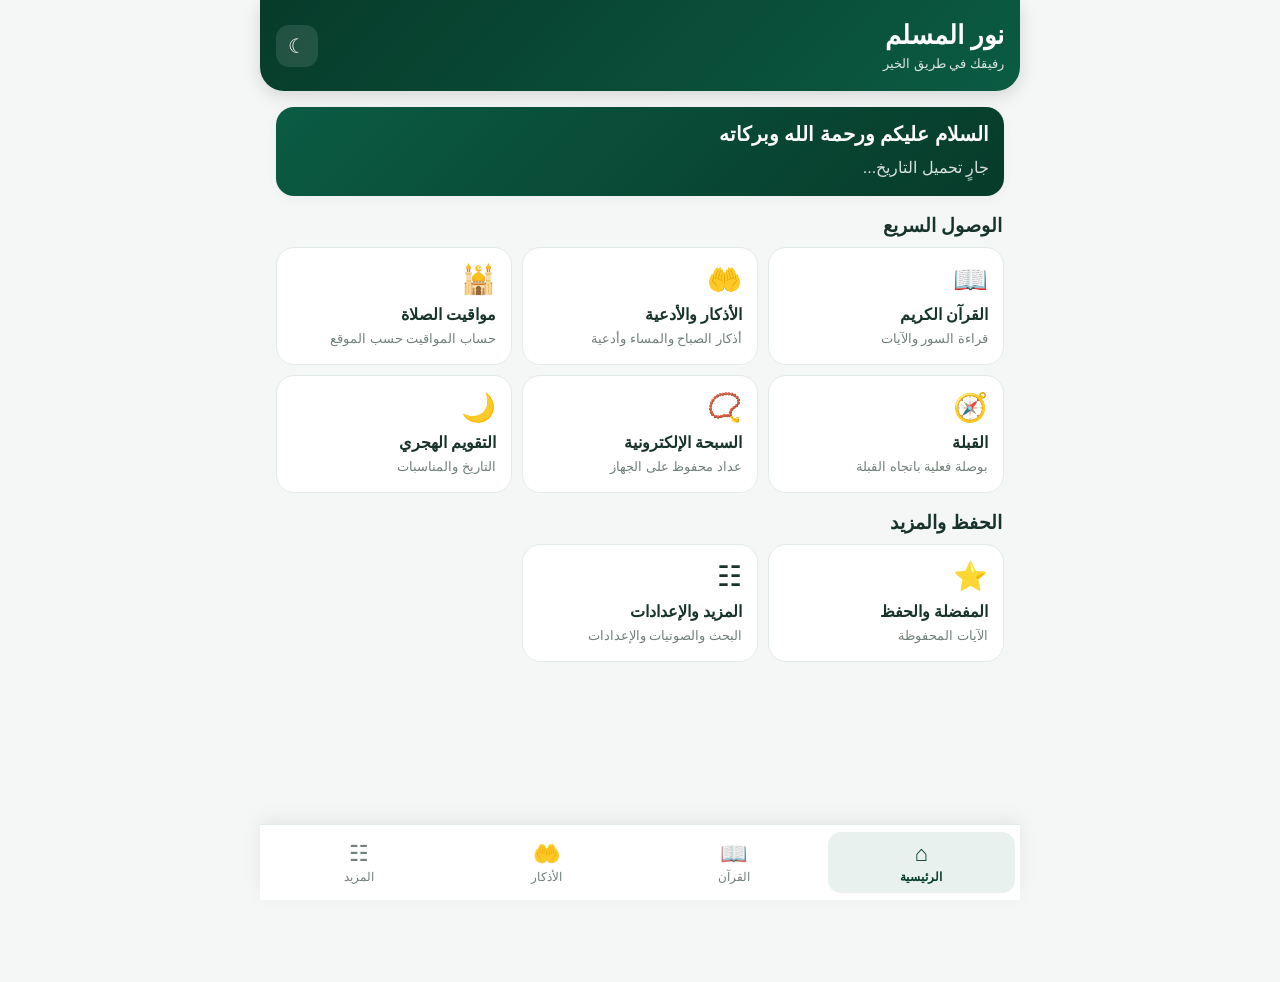
==== commit 0d5b95ea: "Create index.html" ====
--- a/index.html
+++ b/index.html
@@ -1,2546 +1,1948 @@
-<!DOCTYPE html>
+<!doctype html>
 <html lang="ar" dir="rtl">
 <head>
-  <meta charset="UTF-8">
-  <meta name="viewport" content="width=device-width, initial-scale=1.0, viewport-fit=cover">
-  <meta name="theme-color" content="#073b2a">
-  <meta name="apple-mobile-web-app-capable" content="yes">
-  <meta name="mobile-web-app-capable" content="yes">
-
-  <title>نور المسلم</title>
-
-  <link rel="manifest" href="./manifest.json">
-
-  <style>
-    * {
-      box-sizing: border-box;
-      -webkit-tap-highlight-color: transparent;
+<meta charset="utf-8">
+<meta name="viewport" content="width=device-width,initial-scale=1,viewport-fit=cover">
+<meta name="theme-color" content="#073b2a">
+<meta name="description" content="نور المسلم - قرآن وأذكار وصلاة وقبلة">
+<link rel="manifest" href="./manifest.json">
+<link rel="icon" href="./icon.svg">
+<title>نور المسلم</title>
+<style>
+:root{--green:#073b2a;--green2:#0b5b43;--gold:#c9a227;--bg:#f4f7f6;--card:#fff;--text:#18332b;--muted:#718078;--line:#e2ebe7}
+*{box-sizing:border-box}
+html,body{margin:0;padding:0;min-height:100%;background:var(--bg);color:var(--text);font-family:Arial,Tahoma,sans-serif}
+body{padding-bottom:82px}
+button,input,select{font:inherit}
+button{cursor:pointer}
+.app{max-width:760px;margin:auto;min-height:100vh}
+.header{background:linear-gradient(135deg,var(--green),var(--green2));color:#fff;padding:20px 16px;border-radius:0 0 24px 24px;box-shadow:0 5px 18px #0002}
+.header-row{display:flex;align-items:center;justify-content:space-between;gap:10px}
+.app-name{font-size:26px;font-weight:800}
+.app-subtitle{font-size:13px;opacity:.85;margin-top:5px}
+.header-button{width:42px;height:42px;border:0;border-radius:13px;background:#ffffff1c;color:#fff;font-size:20px}
+.page{display:none;padding:16px}
+.page.active{display:block}
+.card{background:var(--card);border:1px solid var(--line);border-radius:18px;padding:15px;box-shadow:0 3px 12px #18332b0b}
+.hero{background:linear-gradient(135deg,var(--green2),var(--green));color:#fff;border:0}
+.hero h2{margin:0 0 8px;font-size:20px}
+.hero p{margin:0;opacity:.85;line-height:1.7}
+.title{font-size:19px;font-weight:800;margin:18px 2px 10px}
+.grid{display:grid;grid-template-columns:repeat(2,minmax(0,1fr));gap:10px}
+.tile{text-align:right;min-height:118px;background:var(--card);border:1px solid var(--line);border-radius:18px;padding:15px;color:var(--text)}
+.tile .emoji{font-size:28px;display:block}
+.tile b{display:block;margin-top:9px}
+.tile small{display:block;color:var(--muted);margin-top:5px;line-height:1.5}
+.list{display:flex;flex-direction:column;gap:9px}
+.row{width:100%;background:var(--card);border:1px solid var(--line);border-radius:15px;padding:13px;display:flex;align-items:center;justify-content:space-between;gap:10px;color:var(--text);text-align:right}
+.row small{display:block;color:var(--muted);margin-top:4px}
+.primary,.secondary{border:0;border-radius:11px;padding:10px 14px}
+.primary{background:var(--green);color:#fff}
+.secondary{background:#eaf2ef;color:var(--green)}
+.search{width:100%;padding:13px;border:1px solid var(--line);border-radius:14px;background:var(--card);outline:none;margin-bottom:10px;color:var(--text)}
+.ayah{background:var(--card);border:1px solid var(--line);border-radius:17px;padding:15px;margin:10px 0;font-size:23px;line-height:2.2}
+.ayah-no{color:var(--gold);font-size:14px}
+.ayah-actions{display:flex;gap:7px;margin-top:10px;flex-wrap:wrap}
+.bottom-nav{position:fixed;z-index:50;bottom:0;left:50%;transform:translateX(-50%);width:min(760px,100%);height:76px;background:var(--card);border-top:1px solid var(--line);display:grid;grid-template-columns:repeat(4,1fr);padding:7px 5px calc(7px + env(safe-area-inset-bottom));box-shadow:0 -5px 18px #0001}
+.nav-btn{border:0;background:transparent;color:var(--muted);border-radius:13px;font-size:12px}
+.nav-btn span{display:block;font-size:22px;margin-bottom:3px}
+.nav-btn.active{background:#e8f1ed;color:var(--green);font-weight:800}
+.modal{position:fixed;inset:0;background:#0007;z-index:100;display:none;align-items:flex-end}
+.modal.open{display:flex}
+.sheet{width:min(760px,100%);max-height:90vh;overflow:auto;background:var(--bg);border-radius:24px 24px 0 0;padding:18px}
+.close{float:left;border:1px solid var(--line);background:var(--card);border-radius:10px;padding:7px 12px;color:var(--text)}
+.muted{color:var(--muted)}
+.danger{color:#a92318}
+.qibla-wrap{height:280px;display:flex;align-items:center;justify-content:center}
+.compass{width:220px;height:220px;border-radius:50%;border:9px solid #e2ebe7;background:radial-gradient(circle,#fff 0 58%,#edf4f1 59% 100%);position:relative;display:flex;align-items:center;justify-content:center;transition:transform .15s}
+.needle{position:absolute;width:9px;height:170px;display:flex;flex-direction:column}
+.needle:before{content:"";flex:1;background:var(--gold);clip-path:polygon(50% 0,100% 100%,50% 78%,0 100%)}
+.needle:after{content:"";position:absolute;width:19px;height:19px;border-radius:50%;background:var(--green);left:-5px;top:76px}
+.degree{text-align:center;font-size:32px;font-weight:800;color:var(--green)}
+.toast{position:fixed;z-index:200;bottom:94px;left:50%;transform:translateX(-50%);background:#18332b;color:#fff;border-radius:12px;padding:11px 16px;display:none}
+@media(min-width:700px){.grid{grid-template-columns:repeat(3,1fr)}}
+</style>
+</head>
+<body>
+<div class="app">
+<header class="header">
+<div class="header-row">
+<div><div class="app-name">نور المسلم</div><div class="app-subtitle">رفيقك في طريق الخير</div></div>
+<button class="header-button" onclick="toggleDark()">☾</button>
+</div>
+</header>
+
+<main>
+
+<section id="homePage" class="page active">
+<div class="card hero">
+<h2>السلام عليكم ورحمة الله وبركاته</h2>
+<p id="homeDate">جارٍ تحميل التاريخ...</p>
+</div>
+
+<div class="title">الوصول السريع</div>
+
+<div class="grid">
+<button class="tile" onclick="openPage('quranPage')">
+<span class="emoji">📖</span>
+<b>القرآن الكريم</b>
+<small>قراءة السور والآيات</small>
+</button>
+
+<button class="tile" onclick="openPage('adhkarPage')">
+<span class="emoji">🤲</span>
+<b>الأذكار والأدعية</b>
+<small>أذكار الصباح والمساء وأدعية</small>
+</button>
+
+<button class="tile" onclick="openPage('prayerPage')">
+<span class="emoji">🕌</span>
+<b>مواقيت الصلاة</b>
+<small>حساب المواقيت حسب الموقع</small>
+</button>
+
+<button class="tile" onclick="openPage('qiblaPage')">
+<span class="emoji">🧭</span>
+<b>القبلة</b>
+<small>بوصلة فعلية باتجاه القبلة</small>
+</button>
+
+<button class="tile" onclick="openPage('tasbeehPage')">
+<span class="emoji">📿</span>
+<b>السبحة الإلكترونية</b>
+<small>عداد محفوظ على الجهاز</small>
+</button>
+
+<button class="tile" onclick="openPage('calendarPage')">
+<span class="emoji">🌙</span>
+<b>التقويم الهجري</b>
+<small>التاريخ والمناسبات</small>
+</button>
+</div>
+
+<div class="title">الحفظ والمزيد</div>
+
+<div class="grid">
+<button class="tile" onclick="openPage('favoritesPage')">
+<span class="emoji">⭐</span>
+<b>المفضلة والحفظ</b>
+<small>الآيات المحفوظة</small>
+</button>
+
+<button class="tile" onclick="openPage('morePage')">
+<span class="emoji">☷</span>
+<b>المزيد والإعدادات</b>
+<small>البحث والصوتيات والإعدادات</small>
+</button>
+</div>
+</section>
+
+<section id="quranPage" class="page">
+<div class="title">القرآن الكريم</div>
+<input id="quranSearch" class="search" placeholder="ابحث باسم السورة أو في الآيات" oninput="renderSurahs()">
+<div id="surahList" class="list"></div>
+<div id="reader" style="display:none"></div>
+</section>
+
+<section id="adhkarPage" class="page">
+<div class="title">الأذكار والأدعية</div>
+
+<div class="grid">
+<button class="tile" onclick="renderDhikr('morning')">
+<span class="emoji">🌅</span>
+<b>أذكار الصباح</b>
+<small>ذكر الصباح</small>
+</button>
+
+<button class="tile" onclick="renderDhikr('evening')">
+<span class="emoji">🌇</span>
+<b>أذكار المساء</b>
+<small>ذكر المساء</small>
+</button>
+
+<button class="tile" onclick="renderDhikr('sleep')">
+<span class="emoji">🌙</span>
+<b>أذكار النوم</b>
+<small>قبل النوم</small>
+</button>
+
+<button class="tile" onclick="renderDhikr('dua')">
+<span class="emoji">🤲</span>
+<b>أدعية مختارة</b>
+<small>أدعية نافعة</small>
+</button>
+</div>
+
+<div id="dhikrList" class="list" style="margin-top:12px"></div>
+</section>
+
+<section id="prayerPage" class="page">
+<div class="title">مواقيت الصلاة</div>
+
+<div class="card">
+<b id="locationText">الموقع غير محدد</b>
+<p class="muted">فعّل الموقع لحساب المواقيت اليومية.</p>
+<button class="primary" onclick="loadPrayerTimes()">تحديد موقعي</button>
+</div>
+
+<div id="prayerList" class="list" style="margin-top:12px"></div>
+</section>
+
+<section id="qiblaPage" class="page">
+<div class="title">اتجاه القبلة</div>
+
+<div class="card">
+<div class="qibla-wrap">
+<div id="compass" class="compass">
+<div class="needle"></div>
+</div>
+</div>
+
+<div id="qiblaDegree" class="degree">—°</div>
+
+<p id="qiblaStatus" class="muted" style="text-align:center">
+اضغط لتفعيل الموقع والبوصلة
+</p>
+
+<button class="primary" style="width:100%" onclick="startQibla()">
+تفعيل البوصلة
+</button>
+</div>
+</section>
+
+<section id="tasbeehPage" class="page">
+<div class="title">السبحة الإلكترونية</div>
+
+<div class="card" style="text-align:center">
+<div id="tasbeehCount" style="font-size:48px;font-weight:800">0</div>
+<p class="muted">سبحان الله</p>
+
+<button class="primary"
+style="width:100%;height:110px;font-size:28px"
+onclick="tasbeeh()">
+تسبيح
+</button>
+
+<button class="secondary"
+style="margin-top:10px"
+onclick="resetTasbeeh()">
+تصفير
+</button>
+</div>
+</section>
+
+<section id="calendarPage" class="page">
+<div class="title">التقويم الهجري والمناسبات</div>
+
+<div class="card">
+<div id="hijriDate" style="font-size:25px;font-weight:800">—</div>
+<p id="gregorianDate" class="muted">—</p>
+</div>
+
+<div class="title">مناسبات إسلامية عامة</div>
+<div id="eventsList" class="list"></div>
+</section>
+
+<section id="favoritesPage" class="page">
+<div class="title">المفضلة والحفظ</div>
+<div id="favoritesList" class="list"></div>
+</section>
+
+<section id="morePage" class="page">
+<div class="title">المزيد</div>
+
+<div class="grid">
+
+<button class="tile" onclick="openPage('searchPage')">
+<span class="emoji">🔎</span>
+<b>البحث</b>
+<small>بحث في القرآن والأذكار</small>
+</button>
+
+<button class="tile" onclick="openPage('audioPage')">
+<span class="emoji">🎧</span>
+<b>الصوتيات</b>
+<small>تشغيل التلاوة</small>
+</button>
+
+<button class="tile" onclick="toggleDark()">
+<span class="emoji">🌗</span>
+<b>الوضع الليلي</b>
+<small>تغيير المظهر</small>
+</button>
+
+<button class="tile" onclick="openSettings()">
+<span class="emoji">⚙️</span>
+<b>الإعدادات</b>
+<small>إعدادات التطبيق</small>
+</button>
+
+</div>
+</section>
+
+<section id="searchPage" class="page">
+<div class="title">البحث الشامل</div>
+<input id="globalSearch"
+class="search"
+placeholder="اكتب كلمة للبحث"
+oninput="globalSearch()">
+<div id="searchResults" class="list"></div>
+</section>
+
+<section id="audioPage" class="page">
+<div class="title">القرآن والصوتيات</div>
+
+<div class="card">
+<b>تلاوة القرآن</b>
+<p class="muted">
+افتح السورة ثم اضغط تشغيل الآية.
+الصوت الخارجي يحتاج للإنترنت عند أول تشغيل.
+</p>
+<button class="primary" onclick="openPage('quranPage')">
+فتح القرآن
+</button>
+</div>
+
+<div class="card" style="margin-top:10px">
+<b>الرقية والأذكار الصوتية</b>
+<p class="muted">
+يمكن إضافة ملفات صوتية محلية للمشروع لتعمل بدون إنترنت.
+</p>
+</div>
+</section>
+
+</main>
+
+<nav class="bottom-nav">
+
+<button class="nav-btn active"
+data-page="homePage"
+onclick="openPage('homePage')">
+<span>⌂</span>
+الرئيسية
+</button>
+
+<button class="nav-btn"
+data-page="quranPage"
+onclick="openPage('quranPage')">
+<span>📖</span>
+القرآن
+</button>
+
+<button class="nav-btn"
+data-page="adhkarPage"
+onclick="openPage('adhkarPage')">
+<span>🤲</span>
+الأذكار
+</button>
+
+<button class="nav-btn"
+data-page="morePage"
+onclick="openPage('morePage')">
+<span>☷</span>
+المزيد
+</button>
+
+</nav>
+</div>
+
+<div id="modal"
+class="modal"
+onclick="if(event.target===this)closeModal()">
+
+<div class="sheet">
+
+<button class="close"
+onclick="closeModal()">
+إغلاق
+</button>
+
+<div id="modalContent"
+style="padding-top:38px">
+</div>
+
+</div>
+</div>
+
+<div id="toast" class="toast"></div>
+
+<script>
+
+const state={
+quran:[],
+favorites:JSON.parse(localStorage.getItem('noor-favorites')||'[]'),
+count:+localStorage.getItem('noor-tasbeeh')||0,
+dark:localStorage.getItem('noor-dark')==='1'
+};
+
+const names=[
+"الفاتحة","البقرة","آل عمران","النساء","المائدة","الأنعام",
+"الأعراف","الأنفال","التوبة","يونس","هود","يوسف","الرعد",
+"إبراهيم","الحجر","النحل","الإسراء","الكهف","مريم","طه",
+"الأنبياء","الحج","المؤمنون","النور","الفرقان","الشعراء",
+"النمل","القصص","العنكبوت","الروم","لقمان","السجدة","الأحزاب",
+"سبأ","فاطر","يس","الصافات","ص","الزمر","غافر","فصلت",
+"الشورى","الزخرف","الدخان","الجاثية","الأحقاف","محمد","الفتح",
+"الحجرات","ق","الذاريات","الطور","النجم","القمر","الرحمن",
+"الواقعة","الحديد","المجادلة","الحشر","الممتحنة","الصف",
+"الجمعة","المنافقون","التغابن","الطلاق","التحريم","الملك",
+"القلم","الحاقة","المعارج","نوح","الجن","المزمل","المدثر",
+"القيامة","الإنسان","المرسلات","النبأ","النازعات","عبس",
+"التكوير","الانفطار","المطففين","الانشقاق","البروج","الطارق",
+"الأعلى","الغاشية","الفجر","البلد","الشمس","الليل","الضحى",
+"الشرح","التين","العلق","القدر","البينة","الزلزلة","العاديات",
+"القارعة","التكاثر","العصر","الهمزة","الفيل","قريش","الماعون",
+"الكوثر","الكافرون","النصر","المسد","الإخلاص","الفلق","الناس"
+];
+
+const dhikr={
+morning:[
+"أصبحنا وأصبح الملك لله، والحمد لله، لا إله إلا الله وحده لا شريك له، له الملك وله الحمد وهو على كل شيء قدير.",
+"اللهم بك أصبحنا وبك أمسينا وبك نحيا وبك نموت وإليك النشور.",
+"رضيت بالله ربًا، وبالإسلام دينًا، وبمحمد ﷺ نبيًا."
+],
+evening:[
+"أمسينا وأمسى الملك لله، والحمد لله، لا إله إلا الله وحده لا شريك له، له الملك وله الحمد وهو على كل شيء قدير.",
+"اللهم بك أمسينا وبك أصبحنا وبك نحيا وبك نموت وإليك المصير.",
+"أعوذ بكلمات الله التامات من شر ما خلق."
+],
+sleep:[
+"باسمك اللهم أموت وأحيا.",
+"اللهم قني عذابك يوم تبعث عبادك.",
+"سبحان الله 33 مرة، الحمد لله 33 مرة، الله أكبر 34 مرة."
+],
+dua:[
+"ربنا آتنا في الدنيا حسنة وفي الآخرة حسنة وقنا عذاب النار.",
+"رب اشرح لي صدري ويسر لي أمري.",
+"رب زدني علمًا.",
+"اللهم إنك عفو تحب العفو فاعف عني."
+]
+};
+
+function $(id){
+return document.getElementById(id)
+}
+
+function normalize(s){
+return String(s||'')
+.toLowerCase()
+.replace(/[\u064B-\u065F\u0670]/g,'')
+.replace(/[أإآ]/g,'ا')
+.replace(/ة/g,'ه')
+}
+
+function toast(t){
+$('toast').textContent=t;
+$('toast').style.display='block';
+clearTimeout(window.toastTimer);
+window.toastTimer=setTimeout(()=>{
+$('toast').style.display='none'
+},2200)
+}
+
+function openPage(id){
+document.querySelectorAll('.page')
+.forEach(p=>p.classList.remove('active'));
+
+$(id).classList.add('active');
+
+document.querySelectorAll('.nav-btn')
+.forEach(b=>{
+b.classList.toggle('active',b.dataset.page===id)
+});
+
+scrollTo(0,0);
+
+if(id==='quranPage'){
+renderSurahs()
+}
+
+if(id==='favoritesPage'){
+renderFavorites()
+}
+}
+
+function applyDark(){
+
+document.documentElement
+.style.setProperty(
+'--bg',
+state.dark?'#071b15':'#f4f7f6'
+);
+
+document.documentElement
+.style.setProperty(
+'--card',
+state.dark?'#10271f':'#fff'
+);
+
+document.documentElement
+.style.setProperty(
+'--text',
+state.dark?'#edf6f2':'#18332b'
+);
+
+document.documentElement
+.style.setProperty(
+'--line',
+state.dark?'#234338':'#e2ebe7'
+);
+}
+
+function toggleDark(){
+
+state.dark=!state.dark;
+
+localStorage.setItem(
+'noor-dark',
+state.dark?'1':'0'
+);
+
+applyDark();
+
+toast(
+state.dark
+?'تم تفعيل الوضع الليلي'
+:'تم إيقاف الوضع الليلي'
+);
+}
+
+function updateDates(){
+
+const d=new Date();
+
+$('gregorianDate').textContent=
+d.toLocaleDateString(
+'ar-EG',
+{
+weekday:'long',
+year:'numeric',
+month:'long',
+day:'numeric'
+}
+);
+
+try{
+
+$('hijriDate').textContent=
+new Intl.DateTimeFormat(
+'ar-SA-u-ca-islamic',
+{
+day:'numeric',
+month:'long',
+year:'numeric'
+}
+).format(d);
+
+$('homeDate').textContent=
+$('hijriDate').textContent+
+' • '+
+$('gregorianDate').textContent;
+
+}catch(e){
+
+$('homeDate').textContent=
+$('gregorianDate').textContent;
+
+}
+}
+
+function verses(s){
+return s?.verses||s?.ayahs||s?.data||[]
+}
+
+function textOf(v){
+return v?.text||
+v?.arabic||
+v?.uthmani||
+v?.content||
+''
+}
+
+function surahName(s,i){
+return s?.name||
+s?.name_ar||
+s?.nameArabic||
+names[i]||
+'السورة '+(i+1)
+}
+
+async function loadQuran(){
+
+try{
+
+const r=await fetch(
+'./quran.json',
+{cache:'no-store'}
+);
+
+if(!r.ok)throw Error();
+
+const j=await r.json();
+
+state.quran=
+Array.isArray(j)
+?j
+:(j.data||j.chapters||[]);
+
+renderSurahs();
+
+}catch(e){
+
+$('surahList').innerHTML=
+'<div class="card danger">'+
+'ملف quran.json غير موجود أو تنسيقه غير صحيح. '+
+'ارفع ملف القرآن الكامل بجانب index.html.'+
+'</div>';
+
+}
+}
+
+function renderSurahs(){
+
+const box=$('surahList');
+
+if(!state.quran.length)return;
+
+const q=
+normalize($('quranSearch').value);
+
+box.innerHTML='';
+
+state.quran.forEach((s,i)=>{
+
+const name=surahName(s,i);
+
+const hay=
+normalize(
+name+
+' '+
+verses(s)
+.map(textOf)
+.join(' ')
+);
+
+if(q&&!hay.includes(q))return;
+
+const b=
+document.createElement('button');
+
+b.className='row';
+
+b.innerHTML=
+'<span>'+
+'<b>'+
+(i+1)+
+'. '+
+name+
+'</b>'+
+'<small>'+
+verses(s).length+
+' آية</small>'+
+'</span>'+
+'<span>›</span>';
+
+b.onclick=()=>{
+openSurah(i+1)
+};
+
+box.appendChild(b);
+
+});
+
+if(!box.children.length){
+
+box.innerHTML=
+'<div class="card">لا توجد نتائج.</div>';
+
+}
+}
+
+function getSurah(id){
+
+return state.quran.find(
+(s,i)=>
+(s.id||s.number||i+1)==id
+)
+||
+state.quran[id-1];
+
+}
+
+function openSurah(id){
+
+const s=getSurah(id);
+
+if(!s)return;
+
+const vs=verses(s);
+
+const name=
+surahName(s,id-1);
+
+$('surahList').style.display='none';
+
+const r=$('reader');
+
+r.style.display='block';
+
+r.innerHTML=
+'<div class="row">'+
+'<button class="secondary" onclick="closeReader()">رجوع</button>'+
+'<b>'+
+id+
+' • '+
+name+
+'</b>'+
+'</div>'+
+'<div class="card" style="margin-top:10px;text-align:center">'+
+'<h2>'+
+name+
+'</h2>'+
+'<p class="muted">'+
+'بِسْمِ اللَّهِ الرَّحْمَٰنِ الرَّحِيمِ'+
+'</p>'+
+'</div>';
+
+vs.forEach((v,i)=>{
+
+const key=
+id+
+':'+
+(v.id||v.number||i+1);
+
+const fav=
+state.favorites.includes(key);
+
+const d=
+document.createElement('div');
+
+d.className='ayah';
+
+d.innerHTML=
+'<span class="ayah-no">﴿'+
+(i+1)+
+'﴾</span> '+
+textOf(v)+
+'<div class="ayah-actions">'+
+'<button class="secondary" onclick="favoriteVerse(\''+
+key+
+'\')">'+
+(fav?'★ محفوظ':'☆ حفظ')+
+'</button>'+
+'<button class="secondary" onclick="playAyah('+
+id+
+','+
+(i+1)+
+')">▶ تشغيل</button>'+
+'</div>';
+
+r.appendChild(d);
+
+});
+
+}
+
+function closeReader(){
+
+$('reader').style.display='none';
+
+$('surahList').style.display='flex';
+
+}
+
+function favoriteVerse(key){
+
+if(state.favorites.includes(key)){
+
+state.favorites=
+state.favorites.filter(
+x=>x!==key
+);
+
+}else{
+
+state.favorites.push(key);
+
+}
+
+localStorage.setItem(
+'noor-favorites',
+JSON.stringify(state.favorites)
+);
+
+toast('تم تحديث المفضلة');
+
+openSurah(
++key.split(':')[0]
+);
+
+}
+
+function renderFavorites(){
+
+const box=$('favoritesList');
+
+if(!state.favorites.length){
+
+box.innerHTML=
+'<div class="card">لا توجد آيات محفوظة بعد.</div>';
+
+return;
+
+}
+
+box.innerHTML=
+state.favorites.map(k=>
+'<button class="row" onclick="openSurah('+
+k.split(':')[0]+
+')">'+
+'<b>السورة '+
+k.split(':')[0]+
+' • الآية '+
+k.split(':')[1]+
+'</b>'+
+'<span>›</span>'+
+'</button>'
+).join('');
+
+}
+
+function renderDhikr(type){
+
+$('dhikrList').innerHTML=
+dhikr[type]
+.map((x,i)=>
+'<div class="card">'+
+'<b>ذكر '+(i+1)+'</b>'+
+'<p style="font-size:19px;line-height:2">'+
+x+
+'</p>'+
+'<button class="primary" onclick="copyText(\''+
+x.replace(/'/g,"\\'")+
+'\')">نسخ</button>'+
+'</div>'
+)
+.join('');
+
+}
+
+function copyText(t){
+
+if(navigator.clipboard)
+navigator.clipboard.writeText(t);
+
+toast('تم النسخ');
+
+}
+
+function tasbeeh(){
+
+state.count++;
+
+localStorage.setItem(
+'noor-tasbeeh',
+state.count
+);
+
+$('tasbeehCount').textContent=
+state.count;
+
+}
+
+function resetTasbeeh(){
+
+state.count=0;
+
+localStorage.setItem(
+'noor-tasbeeh',
+'0'
+);
+
+$('tasbeehCount').textContent='0';
+
+}
+
+async function loadPrayerTimes(){
+
+if(!navigator.geolocation){
+
+toast('الموقع غير متاح');
+
+return;
+
+}
+
+navigator.geolocation.getCurrentPosition(
+async p=>{
+
+const lat=p.coords.latitude;
+const lon=p.coords.longitude;
+
+$('locationText').textContent=
+lat.toFixed(3)+
+', '+
+lon.toFixed(3);
+
+try{
+
+const stamp=
+Math.floor(Date.now()/1000);
+
+const r=
+await fetch(
+'https://api.aladhan.com/v1/timings/'+
+stamp+
+'?latitude='+
+lat+
+'&longitude='+
+lon+
+'&method=5'
+);
+
+const j=await r.json();
+
+const t=j.data.timings;
+
+const items=[
+['Fajr','الفجر'],
+['Dhuhr','الظهر'],
+['Asr','العصر'],
+['Maghrib','المغرب'],
+['Isha','العشاء']
+];
+
+$('prayerList').innerHTML=
+items.map(x=>
+'<div class="row">'+
+'<b>'+
+x[1]+
+'</b>'+
+'<strong>'+
+t[x[0]]+
+'</strong>'+
+
+'</div>'
+).join('');
+  }
+
+/* =========================================================
+   أدوات عامة
+   ========================================================= */
+
+function $(id){
+  return document.getElementById(id);
+}
+
+function showScreen(id){
+
+  document.querySelectorAll('.screen').forEach(function(screen){
+
+    screen.classList.remove('active');
+
+  });
+
+  const target=$(id);
+
+  if(target){
+
+    target.classList.add('active');
+
+  }
+
+  document.querySelectorAll('.nav-item').forEach(function(item){
+
+    item.classList.remove('active');
+
+  });
+
+  const nav=document.querySelector(
+    '.nav-item[data-screen="'+id+'"]'
+  );
+
+  if(nav){
+
+    nav.classList.add('active');
+
+  }
+
+  window.scrollTo({
+    top:0,
+    behavior:'smooth'
+  });
+
+}
+
+function openScreen(id){
+
+  showScreen(id);
+
+}
+
+function goHome(){
+
+  showScreen('homeScreen');
+
+}
+
+function closeModal(id){
+
+  const modal=$(id);
+
+  if(modal){
+
+    modal.classList.remove('show');
+
+  }
+
+}
+
+function openModal(id){
+
+  const modal=$(id);
+
+  if(modal){
+
+    modal.classList.add('show');
+
+  }
+
+}
+
+
+/* =========================================================
+   التنقل السفلي
+   ========================================================= */
+
+document.addEventListener(
+  'click',
+  function(event){
+
+    const nav=event.target.closest('.nav-item');
+
+    if(!nav){
+
+      return;
+
     }
 
-    html, body {
-      margin: 0;
-      padding: 0;
-      min-height: 100%;
-      background: #f4f7f6;
-      color: #173b35;
-      font-family: Arial, "Tahoma", sans-serif;
+    const screen=nav.getAttribute('data-screen');
+
+    if(screen){
+
+      showScreen(screen);
+
     }
 
-    body {
-      padding-bottom: 82px;
+  }
+);
+
+
+/* =========================================================
+   أزرار الرجوع
+   ========================================================= */
+
+document.addEventListener(
+  'click',
+  function(event){
+
+    const button=event.target.closest('[data-back]');
+
+    if(!button){
+
+      return;
+
     }
 
-    button {
-      font-family: inherit;
-      cursor: pointer;
+    const target=button.getAttribute('data-back');
+
+    if(target){
+
+      showScreen(target);
+
+    }else{
+
+      goHome();
+
     }
 
-    .app {
-      width: 100%;
-      max-width: 600px;
-      margin: auto;
-      min-height: 100vh;
+  }
+);
+
+
+/* =========================================================
+   القرآن الكريم
+   ========================================================= */
+
+let quranData=[];
+
+let currentSurahIndex=-1;
+
+let currentSurah=null;
+
+let quranLoaded=false;
+
+async function loadQuran(){
+
+  const list=$('surahList');
+
+  if(!list){
+
+    return;
+
+  }
+
+  list.innerHTML=
+    '<div class="loading">جاري تحميل القرآن الكريم...</div>';
+
+  try{
+
+    const response=
+      await fetch('./quran.json',{
+        cache:'default'
+      });
+
+    if(!response.ok){
+
+      throw new Error(
+        'Quran file error'
+      );
+
     }
 
-    /* =========================
-       الهيدر
-       ========================= */
-
-    .top-header {
-      background:
-        linear-gradient(135deg, #073b2a, #0b5c46);
-      color: white;
-      padding: 18px 16px;
-      border-radius: 0 0 25px 25px;
-      box-shadow: 0 6px 20px rgba(0,0,0,.12);
+    const data=
+      await response.json();
+
+    if(Array.isArray(data)){
+
+      quranData=data;
+
+    }else if(Array.isArray(data.data)){
+
+      quranData=data.data;
+
+    }else if(Array.isArray(data.chapters)){
+
+      quranData=data.chapters;
+
+    }else{
+
+      throw new Error(
+        'Unknown Quran format'
+      );
+
     }
 
-    .header-row {
-      display: flex;
-      align-items: center;
-      justify-content: space-between;
-      gap: 12px;
-    }
-
-    .header-text {
-      flex: 1;
-    }
-
-    .app-name {
-      font-size: 25px;
-      font-weight: 800;
-    }
-
-    .app-subtitle {
-      margin-top: 4px;
-      font-size: 12px;
-      opacity: .82;
-    }
-
-    .header-button {
-      width: 44px;
-      height: 44px;
-      border: 1px solid rgba(255,255,255,.22);
-      border-radius: 14px;
-      background: rgba(255,255,255,.10);
-      color: white;
-      font-size: 20px;
-    }
-
-    /* =========================
-       الصفحات
-       ========================= */
-
-    .screen {
-      display: none;
-      padding: 16px;
-      animation: fade .2s ease;
-    }
-
-    .screen.active {
-      display: block;
-    }
-
-    @keyframes fade {
-      from {
-        opacity: 0;
-        transform: translateY(4px);
-      }
-      to {
-        opacity: 1;
-        transform: translateY(0);
-      }
-    }
-
-    .page-title {
-      font-size: 24px;
-      font-weight: 800;
-      margin: 8px 0 16px;
-      color: #073b2a;
-    }
-
-    /* =========================
-       الرئيسية
-       ========================= */
-
-    .welcome {
-      margin-top: 8px;
-      padding: 22px;
-      border-radius: 22px;
-      background:
-        linear-gradient(135deg, #073b2a, #0b6a51);
-      color: white;
-      box-shadow: 0 8px 25px rgba(7,59,42,.20);
-    }
-
-    .welcome h1 {
-      margin: 0 0 7px;
-      font-size: 25px;
-    }
-
-    .welcome p {
-      margin: 0;
-      opacity: .9;
-      font-size: 14px;
-    }
-
-    .ayah {
-      margin-top: 14px;
-      padding: 18px;
-      border-radius: 20px;
-      background: #fff;
-      border: 1px solid #e2ebe7;
-      text-align: center;
-      line-height: 2;
-      font-size: 17px;
-    }
-
-    .ayah small {
-      display: block;
-      margin-top: 7px;
-      color: #8a7131;
-      font-size: 12px;
-    }
-
-    .section-title {
-      margin: 22px 0 12px;
-      font-size: 18px;
-      font-weight: 800;
-    }
-
-    .feature-grid {
-      display: grid;
-      grid-template-columns: repeat(2, 1fr);
-      gap: 11px;
-    }
-
-    .feature {
-      min-height: 105px;
-      border: 1px solid #e0e9e5;
-      border-radius: 19px;
-      background: white;
-      box-shadow: 0 4px 14px rgba(0,0,0,.045);
-      padding: 14px;
-      text-align: right;
-      color: #173b35;
-    }
-
-    .feature .icon {
-      font-size: 28px;
-      display: block;
-      margin-bottom: 8px;
-    }
-
-    .feature strong {
-      display: block;
-      font-size: 14px;
-    }
-
-    .feature span {
-      display: block;
-      margin-top: 4px;
-      color: #71817c;
-      font-size: 11px;
-    }
-
-    /* =========================
-       القرآن
-       ========================= */
-
-    .quran-tools {
-      display: flex;
-      gap: 8px;
-      margin-bottom: 14px;
-    }
-
-    .search-box {
-      flex: 1;
-      border: 1px solid #d9e5e0;
-      border-radius: 15px;
-      background: white;
-      padding: 13px;
-      outline: none;
-      font-family: inherit;
-    }
-
-    .quran-status {
-      padding: 13px;
-      background: #fff8e8;
-      border: 1px solid #ead9a4;
-      border-radius: 15px;
-      font-size: 13px;
-      margin-bottom: 12px;
-      color: #705d25;
-    }
-
-    .surah-list {
-      display: grid;
-      gap: 9px;
-    }
-
-    .surah-card {
-      border: 1px solid #e0e9e5;
-      border-radius: 17px;
-      background: white;
-      padding: 15px;
-      display: flex;
-      align-items: center;
-      gap: 13px;
-      box-shadow: 0 3px 12px rgba(0,0,0,.04);
-    }
-
-    .surah-number {
-      width: 43px;
-      height: 43px;
-      flex: 0 0 43px;
-      border-radius: 13px;
-      background: #073b2a;
-      color: white;
-      display: grid;
-      place-items: center;
-      font-weight: 800;
-    }
-
-    .surah-info {
-      flex: 1;
-    }
-
-    .surah-name {
-      font-size: 17px;
-      font-weight: 800;
-    }
-
-    .surah-meta {
-      color: #788681;
-      font-size: 11px;
-      margin-top: 4px;
-    }
-
-    .open-surah {
-      border: 0;
-      background: #eaf3ef;
-      color: #073b2a;
-      padding: 10px 12px;
-      border-radius: 12px;
-      font-weight: 700;
-    }
-
-    .no-results {
-      background: white;
-      padding: 25px;
-      border-radius: 18px;
-      text-align: center;
-      color: #687873;
-    }
-
-    /* =========================
-       قراءة السورة
-       ========================= */
-
-    .reader {
-      background: #fffdf6;
-      border: 1px solid #e9dfc3;
-      border-radius: 20px;
-      padding: 20px 15px;
-      box-shadow: 0 4px 18px rgba(0,0,0,.05);
-    }
-
-    .reader-head {
-      text-align: center;
-      border-bottom: 1px solid #eadfbd;
-      padding-bottom: 14px;
-      margin-bottom: 15px;
-    }
-
-    .reader-head h2 {
-      margin: 0;
-      color: #073b2a;
-    }
-
-    .reader-head small {
-      color: #8b7330;
-    }
-
-    .verse {
-      font-family: "Times New Roman", serif;
-      font-size: 22px;
-      line-height: 2.35;
-      text-align: center;
-      padding: 12px 4px;
-      color: #253f38;
-    }
-
-    .verse-number {
-      display: inline-grid;
-      place-items: center;
-      width: 28px;
-      height: 28px;
-      border: 1px solid #a88d42;
-      border-radius: 50%;
-      color: #806827;
-      font-size: 12px;
-      margin: 0 5px;
-      vertical-align: middle;
-    }
-
-    .back-button {
-      border: 0;
-      background: #073b2a;
-      color: white;
-      border-radius: 13px;
-      padding: 11px 16px;
-      margin-bottom: 13px;
-    }
-
-    /* =========================
-       البطاقات العامة
-       ========================= */
-
-    .card {
-      background: white;
-      border: 1px solid #e0e9e5;
-      border-radius: 19px;
-      padding: 18px;
-      margin-bottom: 12px;
-      box-shadow: 0 4px 15px rgba(0,0,0,.04);
-    }
-
-    .card h3 {
-      margin: 0 0 8px;
-      color: #073b2a;
-    }
-
-    .card p {
-      margin: 0;
-      line-height: 1.9;
-      color: #566761;
-    }
-
-    /* =========================
-       السبحة
-       ========================= */
-
-    .tasbeeh {
-      text-align: center;
-      padding: 25px 10px;
-    }
-
-    .counter {
-      width: 190px;
-      height: 190px;
-      border-radius: 50%;
-      margin: 20px auto;
-      background: #073b2a;
-      color: white;
-      display: grid;
-      place-items: center;
-      font-size: 52px;
-      font-weight: 800;
-      box-shadow: 0 12px 30px rgba(7,59,42,.25);
-    }
-
-    .tasbeeh-name {
-      font-size: 21px;
-      font-weight: 800;
-    }
-
-    .tasbeeh-button {
-      width: 180px;
-      padding: 16px;
-      border: 0;
-      border-radius: 18px;
-      background: #b8953e;
-      color: white;
-      font-size: 18px;
-      font-weight: 800;
-    }
-
-    .reset-button {
-      margin-top: 12px;
-      border: 0;
-      background: #edf2ef;
-      color: #073b2a;
-      padding: 11px 20px;
-      border-radius: 13px;
-    }
-
-    /* =========================
-       الأذكار
-       ========================= */
-
-    .dhikr {
-      border-right: 4px solid #b8953e;
-      line-height: 2;
-    }
-
-    .dhikr-title {
-      font-weight: 800;
-      color: #073b2a;
-      margin-bottom: 8px;
-    }
-
-    /* =========================
-       القبلة
-       ========================= */
-
-    .qibla-box {
-      text-align: center;
-      padding: 30px 10px;
-    }
-
-    .compass {
-      width: 220px;
-      height: 220px;
-      border: 8px solid #073b2a;
-      border-radius: 50%;
-      margin: 20px auto;
-      display: grid;
-      place-items: center;
-      position: relative;
-      background: #eef5f2;
-    }
-
-    .compass-arrow {
-      font-size: 80px;
-      color: #b8953e;
-    }
-
-    /* =========================
-       الصلاة
-       ========================= */
-
-    .prayer {
-      display: flex;
-      justify-content: space-between;
-      align-items: center;
-      padding: 15px 0;
-      border-bottom: 1px solid #edf1ef;
-    }
-
-    .prayer:last-child {
-      border-bottom: 0;
-    }
-
-    .prayer-name {
-      font-weight: 800;
-    }
-
-    .prayer-time {
-      color: #073b2a;
-      font-weight: 800;
-    }
-
-    /* =========================
-       الإعدادات
-       ========================= */
-
-    .setting {
-      display: flex;
-      justify-content: space-between;
-      align-items: center;
-      padding: 15px 0;
-      border-bottom: 1px solid #edf1ef;
-    }
-
-    .setting:last-child {
-      border-bottom: 0;
-    }
-
-    .switch {
-      width: 48px;
-      height: 27px;
-      border-radius: 30px;
-      border: 0;
-      background: #cdd8d4;
-      position: relative;
-    }
-
-    .switch.active {
-      background: #073b2a;
-    }
-
-    .switch::after {
-      content: "";
-      position: absolute;
-      top: 4px;
-      right: 4px;
-      width: 19px;
-      height: 19px;
-      border-radius: 50%;
-      background: white;
-      transition: .2s;
-    }
-
-    .switch.active::after {
-      right: 25px;
-    }
-
-    /* =========================
-       القائمة السفلية
-       ========================= */
-
-    .bottom-nav {
-      position: fixed;
-      bottom: 0;
-      right: 0;
-      left: 0;
-      max-width: 600px;
-      margin: auto;
-      height: 72px;
-      background: rgba(255,255,255,.97);
-      border-top: 1px solid #dce7e2;
-      display: grid;
-      grid-template-columns: repeat(4, 1fr);
-      z-index: 100;
-      padding-bottom: env(safe-area-inset-bottom);
-    }
-
-    .nav-btn {
-      border: 0;
-      background: transparent;
-      color: #74827e;
-      font-size: 11px;
-    }
-
-    .nav-btn .nav-icon {
-      display: block;
-      font-size: 21px;
-      margin-bottom: 3px;
-    }
-
-    .nav-btn.active {
-      color: #073b2a;
-      font-weight: 800;
-    }
-
-    /* =========================
-       رسالة
-       ========================= */
-
-    .toast {
-      position: fixed;
-      bottom: 88px;
-      left: 50%;
-      transform: translateX(-50%);
-      background: #073b2a;
-      color: white;
-      padding: 12px 18px;
-      border-radius: 14px;
-      z-index: 200;
-      display: none;
-      box-shadow: 0 8px 25px rgba(0,0,0,.2);
-      font-size: 13px;
-    }
-
-    /* =========================
-       الوضع الليلي
-       ========================= */
-
-    body.dark {
-      background: #071c17;
-      color: #e7f0ed;
-    }
-
-    body.dark .screen {
-      color: #e7f0ed;
-    }
-
-    body.dark .feature,
-    body.dark .card,
-    body.dark .surah-card,
-    body.dark .ayah,
-    body.dark .no-results,
-    body.dark .search-box {
-      background: #102a23;
-      border-color: #25463c;
-      color: #e7f0ed;
-    }
-
-    body.dark .feature span,
-    body.dark .surah-meta,
-    body.dark .card p {
-      color: #aebfba;
-    }
-
-    body.dark .page-title,
-    body.dark .section-title,
-    body.dark .feature strong,
-    body.dark .surah-name {
-      color: #e7f0ed;
-    }
-
-    body.dark .bottom-nav {
-      background: #0c241e;
-      border-color: #25463c;
-    }
-
-    body.dark .nav-btn {
-      color: #aebfba;
-    }
-
-    body.dark .nav-btn.active {
-      color: #d5b35a;
-    }
-
-    /* =========================
-       لوحة التحكم الخارجية
-       تُفتح بالرابط ?admin=1
-       ========================= */
-
-    .admin-panel {
-      display: none;
-      min-height: 100vh;
-      padding: 18px 14px 30px;
-      background: #f4f7f6;
-    }
-
-    .admin-wrap {
-      width: 100%;
-      max-width: 760px;
-      margin: 0 auto;
-    }
-
-    .admin-head {
-      background: linear-gradient(135deg, #073b2a, #0b6a51);
-      color: #fff;
-      border-radius: 24px;
-      padding: 20px;
-      box-shadow: 0 10px 30px rgba(7,59,42,.18);
-      margin-bottom: 14px;
-    }
-
-    .admin-head-row {
-      display: flex;
-      align-items: center;
-      justify-content: space-between;
-      gap: 12px;
-    }
-
-    .admin-title {
-      margin: 0;
-      font-size: 24px;
-      font-weight: 800;
-    }
-
-    .admin-subtitle {
-      margin: 5px 0 0;
-      opacity: .86;
-      font-size: 13px;
-    }
-
-    .admin-back {
-      border: 1px solid rgba(255,255,255,.22);
-      background: rgba(255,255,255,.10);
-      color: #fff;
-      width: 44px;
-      height: 44px;
-      border-radius: 14px;
-      font-size: 20px;
-    }
-
-    .admin-card {
-      background: #fff;
-      border-radius: 20px;
-      padding: 16px;
-      margin-bottom: 12px;
-      box-shadow: 0 5px 18px rgba(0,0,0,.06);
-    }
-
-    .admin-card h3 {
-      margin: 0 0 12px;
-      color: #17483d;
-      font-size: 17px;
-    }
-
-    .admin-grid {
-      display: grid;
-      grid-template-columns: repeat(2, minmax(0, 1fr));
-      gap: 10px;
-    }
-
-    .admin-field {
-      display: flex;
-      flex-direction: column;
-      gap: 6px;
-    }
-
-    .admin-field.full {
-      grid-column: 1 / -1;
-    }
-
-    .admin-field label {
-      font-size: 12px;
-      color: #5d716b;
-      font-weight: 700;
-    }
-
-    .admin-field input,
-    .admin-field textarea {
-      width: 100%;
-      border: 1px solid #d8e4e0;
-      border-radius: 13px;
-      padding: 12px;
-      font: inherit;
-      color: #173b35;
-      background: #fbfdfc;
-      outline: none;
-    }
-
-    .admin-field textarea {
-      min-height: 90px;
-      resize: vertical;
-    }
-
-
-    .admin-field select {
-      width: 100%; border: 1px solid #d8e4e0; border-radius: 13px;
-      padding: 12px; font: inherit; color: #173b35; background: #fbfdfc; outline: none;
-    }
-    body.dark .admin-field select { background:#0a211b; color:#edf7f3; border-color:#29463d; }
-    .admin-field input:focus,
-    .admin-field textarea:focus {
-      border-color: #0b6a51;
-      box-shadow: 0 0 0 3px rgba(11,106,81,.10);
-    }
-
-    .admin-actions {
-      display: grid;
-      grid-template-columns: repeat(2, minmax(0, 1fr));
-      gap: 10px;
-    }
-
-    .admin-btn {
-      border: 0;
-      border-radius: 14px;
-      padding: 13px 12px;
-      font: inherit;
-      font-weight: 800;
-    }
-
-    .admin-btn.primary {
-      background: #0b6a51;
-      color: #fff;
-    }
-
-    .admin-btn.secondary {
-      background: #edf4f1;
-      color: #17483d;
-    }
-
-    .admin-btn.danger {
-      background: #f7e9e7;
-      color: #8b3c31;
-    }
-
-    .admin-note {
-      margin: 8px 0 0;
-      font-size: 11px;
-      line-height: 1.7;
-      color: #6b7d77;
-    }
-
-    .admin-status {
-      display: none;
-      margin-top: 10px;
-      padding: 10px 12px;
-      border-radius: 12px;
-      background: #edf7f3;
-      color: #17624d;
-      font-size: 12px;
-      font-weight: 700;
-    }
-
-    body.dark .admin-panel {
-      background: #071b16;
-    }
-
-    body.dark .admin-card {
-      background: #102820;
-      color: #e8f3ef;
-    }
-
-    body.dark .admin-card h3 {
-      color: #d8eadf;
-    }
-
-    body.dark .admin-field label,
-    body.dark .admin-note {
-      color: #a7bdb5;
-    }
-
-    body.dark .admin-field input,
-    body.dark .admin-field textarea {
-      background: #0a211b;
-      color: #edf7f3;
-      border-color: #29463d;
-    }
-
-    body.dark .admin-btn.secondary {
-      background: #19362d;
-      color: #e4f1ec;
-    }
-
-    body.dark .admin-status {
-      background: #15392e;
-      color: #cde9dd;
-    }
-
-    @media (max-width: 520px) {
-      .admin-grid,
-      .admin-actions {
-        grid-template-columns: 1fr;
-      }
-
-      .admin-field.full {
-        grid-column: auto;
-      }
-    }
-  </style>
-</head>
-
-<body>
-
-<div class="app">
-
-  <!-- =========================
-       الرئيسية
-       ========================= -->
-
-  <section class="screen active" id="homeScreen">
-
-    <header class="top-header">
-      <div class="header-row">
-
-        <div class="header-text">
-          <div class="app-name">نور المسلم</div>
-          <div class="app-subtitle">رفيقك في طريق الخير</div>
-        </div>
-
-        <button class="header-button" onclick="openScreen('settingsScreen')">
-          ⚙
-        </button>
-
-      </div>
-    </header>
-
-    <div class="welcome">
-      <h1>السلام عليكم ورحمة الله وبركاته</h1>
-      <p>نسأل الله أن يجعل هذا التطبيق نورًا وخيرًا لك.</p>
-    </div>
-
-    <div class="ayah">
-      ﴿ أَلَا بِذِكْرِ اللَّهِ تَطْمَئِنُّ الْقُلُوبُ ﴾
-      <small>الرعد: 28</small>
-    </div>
-
-    <div class="section-title">الوصول السريع</div>
-
-    <div class="feature-grid">
-
-      <button class="feature" onclick="openScreen('quranScreen')">
-        <span class="icon">📖</span>
-        <strong>القرآن الكريم</strong>
-        <span>قراءة سور القرآن</span>
-      </button>
-
-      <button class="feature" onclick="openScreen('prayerScreen')">
-        <span class="icon">🕌</span>
-        <strong>مواقيت الصلاة</strong>
-        <span>أوقات الصلوات</span>
-      </button>
-
-      <button class="feature" onclick="openScreen('adhkarScreen')">
-        <span class="icon">🤲</span>
-        <strong>الأذكار والأدعية</strong>
-        <span>أذكار المسلم</span>
-      </button>
-
-      <button class="feature" onclick="openScreen('tasbeehScreen')">
-        <span class="icon">📿</span>
-        <strong>السبحة الإلكترونية</strong>
-        <span>التسبيح والذكر</span>
-      </button>
-
-      <button class="feature" onclick="openScreen('qiblaScreen')">
-        <span class="icon">🧭</span>
-        <strong>القبلة</strong>
-        <span>اتجاه القبلة</span>
-      </button>
-
-      <button class="feature" onclick="openScreen('calendarScreen')">
-        <span class="icon">📅</span>
-        <strong>التقويم الهجري</strong>
-        <span>المناسبات الإسلامية</span>
-      </button>
-
-      <button class="feature" onclick="openScreen('audioScreen')">
-        <span class="icon">🎧</span>
-        <strong>القرآن والصوتيات</strong>
-        <span>الصوتيات الإسلامية</span>
-      </button>
-
-      <button class="feature" onclick="openScreen('favoritesScreen')">
-        <span class="icon">⭐</span>
-        <strong>المفضلة والحفظ</strong>
-        <span>العناصر المحفوظة</span>
-      </button>
-
-    </div>
-
-  </section>
-
-
-  <!-- =========================
-       القرآن
-       ========================= -->
-
-  <section class="screen" id="quranScreen">
-
-    <header class="top-header">
-      <div class="header-row">
-        <div class="header-text">
-          <div class="app-name">القرآن الكريم</div>
-          <div class="app-subtitle">كتاب الله تعالى</div>
-        </div>
-
-        <button class="header-button" onclick="openScreen('homeScreen')">
-          ←
-        </button>
-      </div>
-    </header>
-
-    <div style="height:14px"></div>
-
-    <div class="quran-tools">
-      <input
-        id="quranSearch"
-        class="search-box"
-        type="search"
-        placeholder="ابحث عن سورة..."
-        oninput="filterSurahs()"
-      >
-    </div>
-
-    <div id="quranStatus" class="quran-status">
-      جاري تحميل القرآن الكريم...
-    </div>
-
-    <div id="surahList" class="surah-list"></div>
-
-  </section>
-
-
-  <!-- =========================
-       قراءة السورة
-       ========================= -->
-
-  <section class="screen" id="readerScreen">
-
-    <button class="back-button" onclick="openScreen('quranScreen')">
-      ← العودة إلى السور
-    </button>
-
-    <div id="readerContainer"></div>
-
-  </section>
-
-
-  <!-- =========================
-       الأذكار
-       ========================= -->
-
-  <section class="screen" id="adhkarScreen">
-
-    <header class="top-header">
-      <div class="header-row">
-        <div class="header-text">
-          <div class="app-name">الأذكار والأدعية</div>
-          <div class="app-subtitle">اذكر الله يطمئن قلبك</div>
-        </div>
-
-        <button class="header-button" onclick="openScreen('homeScreen')">
-          ←
-        </button>
-      </div>
-    </header>
-
-    <div style="height:14px"></div>
-
-    <div class="card dhikr">
-      <div class="dhikr-title">أذكار الصباح والمساء</div>
-      <p>
-        اللهم بك أصبحنا وبك أمسينا، وبك نحيا وبك نموت وإليك النشور.
-      </p>
-    </div>
-
-    <div class="card dhikr">
-      <div class="dhikr-title">ذكر عظيم</div>
-      <p>
-        سبحان الله والحمد لله ولا إله إلا الله والله أكبر.
-      </p>
-    </div>
-
-    <div class="card dhikr">
-      <div class="dhikr-title">دعاء</div>
-      <p>
-        اللهم إني أسألك العفو والعافية في الدنيا والآخرة.
-      </p>
-    </div>
-
-    <div class="card dhikr">
-      <div class="dhikr-title">الاستغفار</div>
-      <p>
-        أستغفر الله العظيم الذي لا إله إلا هو الحي القيوم وأتوب إليه.
-      </p>
-    </div>
-
-  </section>
-
-
-  <!-- =========================
-       السبحة
-       ========================= -->
-
-  <section class="screen" id="tasbeehScreen">
-
-    <header class="top-header">
-      <div class="header-row">
-        <div class="header-text">
-          <div class="app-name">السبحة الإلكترونية</div>
-          <div class="app-subtitle">سبّح واذكر الله</div>
-        </div>
-
-        <button class="header-button" onclick="openScreen('homeScreen')">
-          ←
-        </button>
-      </div>
-    </header>
-
-    <div class="card tasbeeh">
-
-      <div class="tasbeeh-name">سبحان الله</div>
-
-      <div class="counter" id="counter">
-        0
-      </div>
-
-      <button class="tasbeeh-button" onclick="increaseCounter()">
-        تسبيح
-      </button>
-
-      <br>
-
-      <button class="reset-button" onclick="resetCounter()">
-        تصفير العداد
-      </button>
-
-    </div>
-
-  </section>
-
-
-  <!-- =========================
-       القبلة
-       ========================= -->
-
-  <section class="screen" id="qiblaScreen">
-
-    <header class="top-header">
-      <div class="header-row">
-        <div class="header-text">
-          <div class="app-name">القبلة</div>
-          <div class="app-subtitle">اتجاه الكعبة المشرفة</div>
-        </div>
-
-        <button class="header-button" onclick="openScreen('homeScreen')">
-          ←
-        </button>
-      </div>
-    </header>
-
-    <div style="height:14px"></div>
-
-    <div class="card qibla-box">
-
-      <div style="font-size:18px;font-weight:800">
-        اتجاه القبلة
-      </div>
-
-      <div class="compass">
-        <div class="compass-arrow">↑</div>
-      </div>
-
-      <p>
-        استخدم بوصلة هاتفك للحصول على الاتجاه الأدق.
-      </p>
-
-    </div>
-
-  </section>
-
-
-  <!-- =========================
-       الصلاة
-       ========================= -->
-
-  <section class="screen" id="prayerScreen">
-
-    <header class="top-header">
-      <div class="header-row">
-        <div class="header-text">
-          <div class="app-name">مواقيت الصلاة</div>
-          <div class="app-subtitle">أوقات الصلوات اليومية</div>
-        </div>
-
-        <button class="header-button" onclick="openScreen('homeScreen')">
-          ←
-        </button>
-      </div>
-    </header>
-
-    <div style="height:14px"></div>
-
-    <div class="card">
-
-      <div class="prayer">
-        <span class="prayer-name">الفجر</span>
-        <span class="prayer-time">04:30</span>
-      </div>
-
-      <div class="prayer">
-        <span class="prayer-name">الشروق</span>
-        <span class="prayer-time">05:55</span>
-      </div>
-
-      <div class="prayer">
-        <span class="prayer-name">الظهر</span>
-        <span class="prayer-time">12:00</span>
-      </div>
-
-      <div class="prayer">
-        <span class="prayer-name">العصر</span>
-        <span class="prayer-time">15:30</span>
-      </div>
-
-      <div class="prayer">
-        <span class="prayer-name">المغرب</span>
-        <span class="prayer-time">18:05</span>
-      </div>
-
-      <div class="prayer">
-        <span class="prayer-name">العشاء</span>
-        <span class="prayer-time">19:25</span>
-      </div>
-
-    </div>
-
-    <div class="card">
-      <p>
-        سيتم ربط مواقيت الصلاة الدقيقة بالموقع لاحقًا.
-      </p>
-    </div>
-
-  </section>
-
-
-  <!-- =========================
-       التقويم
-       ========================= -->
-
-  <section class="screen" id="calendarScreen">
-
-    <header class="top-header">
-      <div class="header-row">
-
-        <div class="header-text">
-          <div class="app-name">التقويم الهجري</div>
-          <div class="app-subtitle">المناسبات الإسلامية</div>
-        </div>
-
-        <button class="header-button" onclick="openScreen('homeScreen')">
-          ←
-        </button>
-
-      </div>
-    </header>
-
-    <div style="height:14px"></div>
-
-    <div class="card">
-      <h3>التاريخ الهجري</h3>
-
-      <p id="hijriDate">
-        جاري حساب التاريخ...
-      </p>
-    </div>
-
-    <div class="card">
-      <h3>المناسبات الإسلامية</h3>
-
-      <p>
-        يمكن إضافة قائمة المناسبات الإسلامية الكاملة في المرحلة التالية.
-      </p>
-    </div>
-
-  </section>
-
-
-  <!-- =========================
-       القرآن والصوتيات
-       ========================= -->
-
-  <section class="screen" id="audioScreen">
-
-    <header class="top-header">
-      <div class="header-row">
-
-        <div class="header-text">
-          <div class="app-name">القرآن والصوتيات</div>
-          <div class="app-subtitle">استماع وقراءة</div>
-        </div>
-
-        <button class="header-button" onclick="openScreen('homeScreen')">
-          ←
-        </button>
-
-      </div>
-    </header>
-
-    <div style="height:14px"></div>
-
-    <div class="card">
-      <h3>🎧 القرآن الكريم</h3>
-
-      <p>
-        قسم الصوتيات جاهز لإضافة ملفات التلاوة وربطها بالسور.
-      </p>
-    </div>
-
-    <div class="card">
-      <h3>🔊 مشغل القرآن</h3>
-
-      <p>
-        سيتم تشغيل التلاوات الصوتية من الملفات أو المصادر المعتمدة عند إضافتها.
-      </p>
-    </div>
-
-  </section>
-
-
-  <!-- =========================
-       المفضلة والحفظ
-       ========================= -->
-
-  <section class="screen" id="favoritesScreen">
-
-    <header class="top-header">
-      <div class="header-row">
-
-        <div class="header-text">
-          <div class="app-name">المفضلة والحفظ</div>
-          <div class="app-subtitle">ما حفظته في مكان واحد</div>
-        </div>
-
-        <button class="header-button" onclick="openScreen('homeScreen')">
-          ←
-        </button>
-
-      </div>
-    </header>
-
-    <div style="height:14px"></div>
-
-    <div class="no-results">
-      لا توجد عناصر محفوظة حاليًا.
-    </div>
-
-  </section>
-
-
-  <!-- =========================
-       الإعدادات
-       ========================= -->
-
-  <section class="screen" id="settingsScreen">
-
-    <header class="top-header">
-      <div class="header-row">
-
-        <div class="header-text">
-          <div class="app-name">الإعدادات</div>
-          <div class="app-subtitle">تخصيص نور المسلم</div>
-        </div>
-
-        <button class="header-button" onclick="openScreen('homeScreen')">
-          ←
-        </button>
-
-      </div>
-    </header>
-
-    <div style="height:14px"></div>
-
-    <div class="card">
-
-      <div class="setting">
-        <span>الوضع الليلي</span>
-
-        <button
-          id="darkSwitch"
-          class="switch"
-          onclick="toggleDark()">
-        </button>
-      </div>
-
-      <div class="setting">
-        <span>التنبيهات</span>
-
-        <button
-          class="switch"
-          onclick="showToast('سيتم تفعيل التنبيهات لاحقًا')">
-        </button>
-      </div>
-
-    </div>
-
-    <div class="card">
-
-      <h3>نور المسلم</h3>
-
-      <p>
-        تطبيق إسلامي يساعدك على القرآن والأذكار والسبحة والقبلة ومواقيت الصلاة.
-      </p>
-
-    </div>
-
-  </section>
-
-</div>
-
-
-<!-- =========================
-     لوحة التحكم الخارجية
-     تفتح عند إضافة ?admin=1 إلى رابط التطبيق
-     ========================= -->
-
-<section class="admin-panel" id="adminPanel">
-  <div class="admin-wrap">
-    <div class="admin-head">
-      <div class="admin-head-row">
-        <div>
-          <h1 class="admin-title">لوحة تحكم نور المسلم</h1>
-          <p class="admin-subtitle">إدارة أقسام التطبيق وإعداداته من مكان واحد</p>
-        </div>
-        <button class="admin-back" onclick="openPublicApp()" aria-label="فتح التطبيق">←</button>
-      </div>
-    </div>
-
-    <div class="admin-card">
-      <h3>⚙️ الإعدادات العامة</h3>
-      <div class="admin-grid">
-        <div class="admin-field"><label>اسم التطبيق</label><input id="adminAppName" type="text"></div>
-        <div class="admin-field"><label>الوصف المختصر</label><input id="adminAppSubtitle" type="text"></div>
-        <div class="admin-field full"><label>رسالة الرئيسية</label><textarea id="adminWelcome"></textarea></div>
-      </div>
-    </div>
-
-    <div class="admin-card">
-      <h3>🕌 مواقيت الصلاة</h3>
-      <div class="admin-grid">
-        <div class="admin-field"><label>الفجر</label><input id="adminFajr" type="time"></div>
-        <div class="admin-field"><label>الشروق</label><input id="adminSunrise" type="time"></div>
-        <div class="admin-field"><label>الظهر</label><input id="adminDhuhr" type="time"></div>
-        <div class="admin-field"><label>العصر</label><input id="adminAsr" type="time"></div>
-        <div class="admin-field"><label>المغرب</label><input id="adminMaghrib" type="time"></div>
-        <div class="admin-field"><label>العشاء</label><input id="adminIsha" type="time"></div>
-      </div>
-    </div>
-
-    <div class="admin-card">
-      <h3>📖 القرآن الكريم</h3>
-      <div class="admin-grid">
-        <div class="admin-field"><label>عنوان قسم القرآن</label><input id="adminQuranTitle" type="text"></div>
-        <div class="admin-field"><label>رسالة قسم القرآن</label><input id="adminQuranNote" type="text"></div>
-        <div class="admin-field full"><label>حالة بيانات القرآن</label><input id="adminQuranStatus" type="text" readonly></div>
-      </div>
-    </div>
-
-    <div class="admin-card">
-      <h3>🤲 الأذكار والأدعية</h3>
-      <div class="admin-grid">
-        <div class="admin-field"><label>عنوان القسم</label><input id="adminAdhkarTitle" type="text"></div>
-        <div class="admin-field"><label>الوصف</label><input id="adminAdhkarSubtitle" type="text"></div>
-        <div class="admin-field full"><label>رسالة إضافية</label><textarea id="adminAdhkarNote"></textarea></div>
-      </div>
-    </div>
-
-    <div class="admin-card">
-      <h3>📿 السبحة الإلكترونية</h3>
-      <div class="admin-grid">
-        <div class="admin-field"><label>اسم الذكر الافتراضي</label><input id="adminTasbeehName" type="text"></div>
-        <div class="admin-field"><label>العداد يبدأ من</label><input id="adminTasbeehStart" type="number" min="0"></div>
-      </div>
-    </div>
-
-    <div class="admin-card">
-      <h3>🧭 القبلة</h3>
-      <div class="admin-grid">
-        <div class="admin-field"><label>عنوان قسم القبلة</label><input id="adminQiblaTitle" type="text"></div>
-        <div class="admin-field"><label>الوصف</label><input id="adminQiblaSubtitle" type="text"></div>
-      </div>
-    </div>
-
-    <div class="admin-card">
-      <h3>📅 التقويم والمناسبات</h3>
-      <div class="admin-grid">
-        <div class="admin-field"><label>عنوان التقويم</label><input id="adminCalendarTitle" type="text"></div>
-        <div class="admin-field"><label>الوصف</label><input id="adminCalendarSubtitle" type="text"></div>
-        <div class="admin-field full"><label>المناسبات الإسلامية</label><textarea id="adminEvents" placeholder="اكتب كل مناسبة في سطر مستقل"></textarea></div>
-      </div>
-    </div>
-
-    <div class="admin-card">
-      <h3>🔊 القرآن والصوتيات</h3>
-      <div class="admin-grid">
-        <div class="admin-field"><label>عنوان قسم الصوتيات</label><input id="adminAudioTitle" type="text"></div>
-        <div class="admin-field"><label>الوصف</label><input id="adminAudioSubtitle" type="text"></div>
-      </div>
-    </div>
-
-    <div class="admin-card">
-      <h3>⭐ المفضلة والحفظ</h3>
-      <div class="admin-grid">
-        <div class="admin-field"><label>عنوان القسم</label><input id="adminFavoritesTitle" type="text"></div>
-        <div class="admin-field"><label>الوصف</label><input id="adminFavoritesSubtitle" type="text"></div>
-      </div>
-    </div>
-
-    <div class="admin-card">
-      <h3>🔔 التنبيهات والإعدادات</h3>
-      <div class="admin-grid">
-        <div class="admin-field"><label>تفعيل التنبيهات</label>
-          <select id="adminNotifications"><option value="1">مفعلة</option><option value="0">متوقفة</option></select>
-        </div>
-        <div class="admin-field"><label>الوضع الليلي الافتراضي</label>
-          <select id="adminDarkDefault"><option value="1">مفعل</option><option value="0">متوقف</option></select>
-        </div>
-      </div>
-    </div>
-
-    <div class="admin-card">
-      <h3>💾 حفظ</h3>
-      <div class="admin-actions">
-        <button class="admin-btn primary" onclick="saveAdminSettings()">حفظ كل الإعدادات</button>
-        <button class="admin-btn secondary" onclick="openPublicApp()">فتح التطبيق</button>
-        <button class="admin-btn secondary" onclick="copyPublicLink()">نسخ رابط التطبيق</button>
-        <button class="admin-btn danger" onclick="resetAdminSettings()">إرجاع الافتراضي</button>
-      </div>
-      <div class="admin-status" id="adminStatus"></div>
-    </div>
-  </div>
-</section>
-
-
-<!-- =========================
-     القائمة السفلية
-     ========================= -->
-
-<nav class="bottom-nav">
-
-  <button
-    id="navHome"
-    class="nav-btn active"
-    onclick="openScreen('homeScreen')">
-
-    <span class="nav-icon">⌂</span>
-    الرئيسية
-
-  </button>
-
-
-  <button
-    id="navQuran"
-    class="nav-btn"
-    onclick="openScreen('quranScreen')">
-
-    <span class="nav-icon">📖</span>
-    القرآن
-
-  </button>
-
-
-  <button
-    id="navAdhkar"
-    class="nav-btn"
-    onclick="openScreen('adhkarScreen')">
-
-    <span class="nav-icon">🤲</span>
-    الأذكار
-
-  </button>
-
-
-  <button
-    id="navMore"
-    class="nav-btn"
-    onclick="openScreen('settingsScreen')">
-
-    <span class="nav-icon">☰</span>
-    المزيد
-
-  </button>
-
-</nav>
-
-
-<div id="toast" class="toast"></div>
-
-
-<script>
+    quranLoaded=true;
+
+    renderSurahList();
+
+  }catch(error){
+
+    console.error(error);
+
+    list.innerHTML=
+      '<div class="empty">'+
+      'تعذر تحميل القرآن الكريم.<br>'+
+      'تأكد من وجود ملف quran.json بجانب index.html.'+
+      '</div>';
+
+  }
+
+}
+
+function getSurahName(surah,index){
+
+  if(
+    surah &&
+    typeof surah.name==='string'
+  ){
+
+    return surah.name;
+
+  }
+
+  if(
+    surah &&
+    typeof surah.title==='string'
+  ){
+
+    return surah.title;
+
+  }
+
+  const names=[
+    'الفاتحة',
+    'البقرة',
+    'آل عمران',
+    'النساء',
+    'المائدة',
+    'الأنعام',
+    'الأعراف',
+    'الأنفال',
+    'التوبة',
+    'يونس',
+    'هود',
+    'يوسف',
+    'الرعد',
+    'إبراهيم',
+    'الحجر',
+    'النحل',
+    'الإسراء',
+    'الكهف',
+    'مريم',
+    'طه',
+    'الأنبياء',
+    'الحج',
+    'المؤمنون',
+    'النور',
+    'الفرقان',
+    'الشعراء',
+    'النمل',
+    'القصص',
+    'العنكبوت',
+    'الروم',
+    'لقمان',
+    'السجدة',
+    'الأحزاب',
+    'سبأ',
+    'فاطر',
+    'يس',
+    'الصافات',
+    'ص',
+    'الزمر',
+    'غافر',
+    'فصلت',
+    'الشورى',
+    'الزخرف',
+    'الدخان',
+    'الجاثية',
+    'الأحقاف',
+    'محمد',
+    'الفتح',
+    'الحجرات',
+    'ق',
+    'الذاريات',
+    'الطور',
+    'النجم',
+    'القمر',
+    'الرحمن',
+    'الواقعة',
+    'الحديد',
+    'المجادلة',
+    'الحشر',
+    'الممتحنة',
+    'الصف',
+    'الجمعة',
+    'المنافقون',
+    'التغابن',
+    'الطلاق',
+    'التحريم',
+    'الملك',
+    'القلم',
+    'الحاقة',
+    'المعارج',
+    'نوح',
+    'الجن',
+    'المزمل',
+    'المدثر',
+    'القيامة',
+    'الإنسان',
+    'المرسلات',
+    'النبأ',
+    'النازعات',
+    'عبس',
+    'التكوير',
+    'الانفطار',
+    'المطففين',
+    'الانشقاق',
+    'البروج',
+    'الطارق',
+    'الأعلى',
+    'الغاشية',
+    'الفجر',
+    'البلد',
+    'الشمس',
+    'الليل',
+    'الضحى',
+    'الشرح',
+    'التين',
+    'العلق',
+    'القدر',
+    'البينة',
+    'الزلزلة',
+    'العاديات',
+    'القارعة',
+    'التكاثر',
+    'العصر',
+    'الهمزة',
+    'الفيل',
+    'قريش',
+    'الماعون',
+    'الكوثر',
+    'الكافرون',
+    'النصر',
+    'المسد',
+    'الإخلاص',
+    'الفلق',
+    'الناس'
+  ];
+
+  return names[index] || 'سورة';
+
+}
+
+function getVerses(surah){
+
+  if(!surah){
+
+    return [];
+
+  }
+
+  if(Array.isArray(surah.verses)){
+
+    return surah.verses;
+
+  }
+
+  if(Array.isArray(surah.ayahs)){
+
+    return surah.ayahs;
+
+  }
+
+  if(Array.isArray(surah.verse)){
+
+    return surah.verse;
+
+  }
+
+  return [];
+
+}
+
+function getVerseText(verse){
+
+  if(typeof verse==='string'){
+
+    return verse;
+
+  }
+
+  if(!verse){
+
+    return '';
+
+  }
+
+  return(
+    verse.text ||
+    verse.arabic ||
+    verse.uthmani ||
+    verse.content ||
+    verse.translation ||
+    ''
+  );
+
+}
+
+function getVerseNumber(verse,index){
+
+  if(
+    verse &&
+    verse.id!==undefined
+  ){
+
+    return verse.id;
+
+  }
+
+  if(
+    verse &&
+    verse.number!==undefined
+  ){
+
+    return verse.number;
+
+  }
+
+  if(
+    verse &&
+    verse.numberInSurah!==undefined
+  ){
+
+    return verse.numberInSurah;
+
+  }
+
+  return index+1;
+
+}
+
+function renderSurahList(){
+
+  const list=$('surahList');
+
+  if(!list){
+
+    return;
+
+  }
+
+  if(!quranData.length){
+
+    list.innerHTML=
+      '<div class="empty">'+
+      'لا توجد سور متاحة.'+
+      '</div>';
+
+    return;
+
+  }
+
+  list.innerHTML=
+    quranData.map(function(surah,index){
+
+      const verses=
+        getVerses(surah);
+
+      const name=
+        getSurahName(surah,index);
+
+      return(
+        '<button class="surah-card" '+
+        'type="button" '+
+        'onclick="openSurah('+index+')">'+
+          '<span class="surah-number">'+
+            (index+1)+
+          '</span>'+
+          '<span class="surah-info">'+
+            '<b>'+
+              name+
+            '</b>'+
+            '<small>'+
+              verses.length+
+              ' آية'+
+            '</small>'+
+          '</span>'+
+          '<span class="surah-arrow">‹</span>'+
+        '</button>'
+      );
+
+    }).join('');
+
+}
+
+function openSurah(index){
+
+  if(!quranData[index]){
+
+    return;
+
+  }
+
+  currentSurahIndex=index;
+
+  currentSurah=quranData[index];
+
+  renderSurah();
+
+  showScreen('surahScreen');
+
+}
+
+function renderSurah(){
+
+  const title=$('surahTitle');
+
+  const subtitle=$('surahSubtitle');
+
+  const content=$('surahContent');
+
+  if(!content){
+
+    return;
+
+  }
+
+  const name=
+    getSurahName(
+      currentSurah,
+      currentSurahIndex
+    );
+
+  const verses=
+    getVerses(currentSurah);
+
+  if(title){
+
+    title.textContent=
+      'سورة '+name;
+
+  }
+
+  if(subtitle){
+
+    subtitle.textContent=
+      verses.length+
+      ' آية';
+
+  }
+
+  if(!verses.length){
+
+    content.innerHTML=
+      '<div class="empty">'+
+      'لا توجد آيات لهذه السورة.'+
+      '</div>';
+
+    return;
+
+  }
+
+  content.innerHTML=
+    verses.map(function(verse,index){
+
+      const text=
+        getVerseText(verse);
+
+      const number=
+        getVerseNumber(
+          verse,
+          index
+        );
+
+      return(
+        '<div class="ayah-card">'+
+          '<div class="ayah-number">'+
+            number+
+          '</div>'+
+          '<div class="ayah-text">'+
+            escapeHtml(text)+
+          '</div>'+
+          '<button '+
+            'type="button" '+
+            'class="ayah-fav" '+
+            'onclick="favoriteAyah('+index+')">'+
+            '♡'+
+          '</button>'+
+        '</div>'
+      );
+
+    }).join('');
+
+}
+
+function favoriteAyah(index){
+
+  if(
+    !currentSurah
+  ){
+
+    return;
+
+  }
+
+  const verses=
+    getVerses(currentSurah);
+
+  const verse=
+    verses[index];
+
+  const text=
+    getVerseText(verse);
+
+  if(!text){
+
+    return;
+
+  }
+
+  addFavorite(
+    'سورة '+
+    getSurahName(
+      currentSurah,
+      currentSurahIndex
+    )+
+    ': '+
+    text
+  );
+
+}
+
+function escapeHtml(value){
+
+  return String(value)
+    .replace(/&/g,'&amp;')
+    .replace(/</g,'&lt;')
+    .replace(/>/g,'&gt;')
+    .replace(/"/g,'&quot;')
+    .replace(/'/g,'&#039;');
+
+}
+
 
 /* =========================================================
-   نور المسلم - JavaScript
+   البحث داخل القرآن
    ========================================================= */
 
-let quranData = [];
-let currentSurahs = [];
-let tasbeehCount = 0;
-
-// أسماء السور الأساسية، وتُستخدم فقط إذا لم يكن الاسم موجودًا داخل quran.json.
-const SURAH_NAMES = [
-    "الفاتحة",
-    "البقرة",
-    "آل عمران",
-    "النساء",
-    "المائدة",
-    "الأنعام",
-    "الأعراف",
-    "الأنفال",
-    "التوبة",
-    "يونس",
-    "هود",
-    "يوسف",
-    "الرعد",
-    "إبراهيم",
-    "الحجر",
-    "النحل",
-    "الإسراء",
-    "الكهف",
-    "مريم",
-    "طه",
-    "الأنبياء",
-    "الحج",
-    "المؤمنون",
-    "النور",
-    "الفرقان",
-    "الشعراء",
-    "النمل",
-    "القصص",
-    "العنكبوت",
-    "الروم",
-    "لقمان",
-    "السجدة",
-    "الأحزاب",
-    "سبأ",
-    "فاطر",
-    "يس",
-    "الصافات",
-    "ص",
-    "الزمر",
-    "غافر",
-    "فصلت",
-    "الشورى",
-    "الزخرف",
-    "الدخان",
-    "الجاثية",
-    "الأحقاف",
-    "محمد",
-    "الفتح",
-    "الحجرات",
-    "ق",
-    "الذاريات",
-    "الطور",
-    "النجم",
-    "القمر",
-    "الرحمن",
-    "الواقعة",
-    "الحديد",
-    "المجادلة",
-    "الحشر",
-    "الممتحنة",
-    "الصف",
-    "الجمعة",
-    "المنافقون",
-    "التغابن",
-    "الطلاق",
-    "التحريم",
-    "الملك",
-    "القلم",
-    "الحاقة",
-    "المعارج",
-    "نوح",
-    "الجن",
-    "المزمل",
-    "المدثر",
-    "القيامة",
-    "الإنسان",
-    "المرسلات",
-    "النبأ",
-    "النازعات",
-    "عبس",
-    "التكوير",
-    "الانفطار",
-    "المطففين",
-    "الانشقاق",
-    "البروج",
-    "الطارق",
-    "الأعلى",
-    "الغاشية",
-    "الفجر",
-    "البلد",
-    "الشمس",
-    "الليل",
-    "الضحى",
-    "الشرح",
-    "التين",
-    "العلق",
-    "القدر",
-    "البينة",
-    "الزلزلة",
-    "العاديات",
-    "القارعة",
-    "التكاثر",
-    "العصر",
-    "الهمزة",
-    "الفيل",
-    "قريش",
-    "الماعون",
-    "الكوثر",
-    "الكافرون",
-    "النصر",
-    "المسد",
-    "الإخلاص",
-    "الفلق",
-    "الناس"
-];
-
-
-/* =========================
-   التنقل بين الصفحات
-   ========================= */
-
-function openScreen(screenId) {
-
-  document.querySelectorAll(".screen").forEach(function(screen) {
-    screen.classList.remove("active");
-  });
-
-  const target = document.getElementById(screenId);
-
-  if (target) {
-    target.classList.add("active");
-  }
-
-  updateBottomNavigation(screenId);
-
-  window.scrollTo({
-    top: 0,
-    behavior: "smooth"
-  });
-
-}
-
-
-/* =========================
-   القائمة السفلية
-   ========================= */
-
-function updateBottomNavigation(screenId) {
-
-  document.querySelectorAll(".nav-btn").forEach(function(button) {
-    button.classList.remove("active");
-  });
-
-  if (screenId === "homeScreen") {
-
-    document.getElementById("navHome")
-      .classList.add("active");
-
-  }
-
-  else if (
-    screenId === "quranScreen" ||
-    screenId === "readerScreen"
-  ) {
-
-    document.getElementById("navQuran")
-      .classList.add("active");
-
-  }
-
-  else if (screenId === "adhkarScreen") {
-
-    document.getElementById("navAdhkar")
-      .classList.add("active");
-
-  }
-
-  else {
-
-    document.getElementById("navMore")
-      .classList.add("active");
-
-  }
-
-}
-
-
-/* =========================
-   الرسائل
-   ========================= */
-
-function showToast(message) {
-
-  const toast =
-    document.getElementById("toast");
-
-  toast.textContent = message;
-
-  toast.style.display = "block";
-
-  clearTimeout(window.toastTimer);
-
-  window.toastTimer =
-    setTimeout(function() {
-
-      toast.style.display = "none";
-
-    }, 2500);
-
-}
-
-/* =========================
-   تحميل القرآن
-   ========================= */
-
-async function loadQuran() {
-
-  const container =
-    document.getElementById("surahList");
-
-  const status =
-    document.getElementById("quranStatus");
-
-  try {
-
-    status.textContent =
-      "جاري تحميل القرآن الكريم...";
-
-
-    const response =
-      await fetch("./quran.json", {
-        cache: "default"
-      });
-
-
-    if (!response.ok) {
-
-      throw new Error(
-        "Quran file not found - HTTP " +
-        response.status
-      );
-
-    }
-
-
-    quranData =
-      await response.json();
-
-
-    if (Array.isArray(quranData)) {
-
-      currentSurahs =
-        quranData;
-
-    }
-
-    else if (
-      Array.isArray(quranData.surahs)
-    ) {
-
-      currentSurahs =
-        quranData.surahs;
-
-    }
-
-    else if (
-      Array.isArray(quranData.data)
-    ) {
-
-      currentSurahs =
-        quranData.data;
-
-    }
-
-    else {
-
-      throw new Error(
-        "Unknown Quran JSON format"
-      );
-
-    }
-
-
-    if (!currentSurahs.length) {
-
-      throw new Error(
-        "Quran data is empty"
-      );
-
-    }
-
-
-    renderSurahs(currentSurahs);
-
-
-    status.textContent =
-      "تم تحميل القرآن الكريم — عدد السور: " +
-      currentSurahs.length;
-
-  }
-
-  catch (error) {
-
-    console.error(
-      "Quran error:",
-      error
-    );
-
-
-    status.textContent =
-      "تعذر تحميل القرآن الكريم.";
-
-
-    if (container) {
-
-      container.innerHTML = `
-
-        <div class="no-results">
-
-          تعذر تحميل القرآن الكريم.
-
-          <br><br>
-
-          تأكد من وجود ملف
-
-          <strong>quran.json</strong>
-
-          في نفس مجلد
-
-          <strong>index.html</strong>.
-
-        </div>
-
-      `;
-    }
-
-  }
-
-}
-
-
-/* =========================
-   عرض السور
-   ========================= */
-
-function renderSurahs(surahs) {
-
-  const container =
-    document.getElementById("surahList");
-
-  if (!container) {
+function searchQuran(){
+
+  const input=$('quranSearch');
+
+  const results=$('quranSearchResults');
+
+  if(!input||!results){
+
     return;
-  }
-
-  if (
-    !Array.isArray(surahs) ||
-    surahs.length === 0
-  ) {
-    container.innerHTML = `
-      <div class="no-results">
-        لا توجد سور لعرضها.
-      </div>
-    `;
-    return;
-  }
-
-  container.innerHTML =
-    surahs.map(function(surah, index) {
-
-      const number =
-        Number(
-          surah.id ??
-          surah.number ??
-          (index + 1)
-        );
-
-      const name =
-        surah.name ??
-        surah.title ??
-        SURAH_NAMES[number - 1] ??
-        ("سورة رقم " + number);
-
-      const verses =
-        surah.verses ??
-        surah.ayahs ??
-        surah.ayat ??
-        [];
-
-      const count =
-        Array.isArray(verses)
-          ? verses.length
-          : (
-              surah.numberOfAyahs ?? 0
-            );
-
-      return `
-        <div class="surah-card">
-          <div class="surah-number">
-            ${number}
-          </div>
-
-          <div class="surah-info">
-            <div class="surah-name">
-              ${escapeHTML(name)}
-            </div>
-
-            <div class="surah-meta">
-              ${
-                count
-                  ? count + " آية"
-                  : "القرآن الكريم"
-              }
-            </div>
-          </div>
-
-          <button
-            class="open-surah"
-            onclick="openSurahByNumber(${number})">
-            قراءة
-          </button>
-        </div>
-      `;
-    }).join("");
-}
-
-/* =========================
-   البحث
-   ========================= */
-
-function filterSurahs() {
-
-  const input =
-    document.getElementById(
-      "quranSearch"
-    ).value
+
+  }
+
+  const query=
+    input.value
       .trim()
       .toLowerCase();
 
-  if (!input) {
-    renderSurahs(currentSurahs);
+  if(!query){
+
+    results.innerHTML='';
+
     return;
-  }
-
-  const filtered =
-    currentSurahs.filter(function(surah, index) {
-
-      const number =
-        Number(
-          surah.id ??
-          surah.number ??
-          (index + 1)
+
+  }
+
+  if(!quranLoaded){
+
+    results.innerHTML=
+      '<div class="loading">'+
+      'جاري تحميل القرآن...'+
+      '</div>';
+
+    loadQuran();
+
+    return;
+
+  }
+
+  const matches=[];
+
+  quranData.forEach(function(surah,surahIndex){
+
+    const verses=
+      getVerses(surah);
+
+    verses.forEach(function(verse,verseIndex){
+
+      const text=
+        getVerseText(verse);
+
+      if(
+        text
+          .toLowerCase()
+          .includes(query)
+      ){
+
+        matches.push({
+          surah:surahIndex,
+          verse:verseIndex,
+          name:getSurahName(
+            surah,
+            surahIndex
+          ),
+          text:text
+        });
+
+      }
+
+    });
+
+  });
+
+  if(!matches.length){
+
+    results.innerHTML=
+      '<div class="empty">'+
+      'لا توجد نتائج.'+
+      '</div>';
+
+    return;
+
+  }
+
+  results.innerHTML=
+    matches
+      .slice(0,100)
+      .map(function(item){
+
+        return(
+          '<button '+
+          'type="button" '+
+          'class="quran-result" '+
+          'onclick="openSurah('+item.surah+')">'+
+            '<b>'+
+              'سورة '+
+              item.name+
+            '</b>'+
+            '<p>'+
+              escapeHtml(item.text)+
+            '</p>'+
+          '</button>'
         );
 
-      const name =
-        String(
-          surah.name ??
-          surah.title ??
-          SURAH_NAMES[number - 1] ??
-          ""
-        ).toLowerCase();
-
-      return name.includes(input);
-    });
-
-  renderSurahs(filtered);
-}
-
-/* =========================
-   فتح السورة
-   ========================= */
-
-function openSurahByNumber(number) {
-
-  const index =
-    currentSurahs.findIndex(function(surah, i) {
-
-      return Number(
-        surah.id ??
-        surah.number ??
-        (i + 1)
-      ) === Number(number);
-
-    });
-
-  if (index === -1) {
-    return;
-  }
-
-  const surah =
-    currentSurahs[index];
-
-  const name =
-    surah.name ??
-    surah.title ??
-    SURAH_NAMES[number - 1] ??
-    ("سورة رقم " + number);
-
-  const verses =
-    surah.verses ??
-    surah.ayahs ??
-    surah.ayat ??
-    [];
-
-  let html = `
-    <div class="reader">
-
-      <div class="reader-head">
-        <h2>
-          ${escapeHTML(name)}
-        </h2>
-
-        <small>
-          ${
-            Array.isArray(verses)
-              ? verses.length
-              : 0
-          }
-          آيات
-        </small>
-      </div>
-  `;
-
-  if (
-    !Array.isArray(verses) ||
-    verses.length === 0
-  ) {
-
-    html += `
-      <div class="no-results">
-        لم يتم العثور على آيات هذه السورة.
-      </div>
-    `;
-
-  } else {
-
-    verses.forEach(function(verse, i) {
-
-      let text = "";
-      let verseNumber = i + 1;
-
-      if (typeof verse === "string") {
-        text = verse;
-      }
-
-      else if (
-        verse &&
-        typeof verse === "object"
-      ) {
-
-        text =
-          verse.text ??
-          verse.aya ??
-          verse.content ??
-          "";
-
-        verseNumber =
-          verse.id ??
-          verse.number ??
-          verse.verse ??
-          (i + 1);
-      }
-
-      html += `
-        <div class="verse">
-          ${escapeHTML(text)}
-          <span class="verse-number">
-            ${verseNumber}
-          </span>
-        </div>
-      `;
-
-    });
-
-  }
-
-  html += "</div>";
-
-  document.getElementById(
-    "readerContainer"
-  ).innerHTML = html;
-
-  openScreen("readerScreen");
-}
-
-/* =========================
-   حماية النص
-   ========================= */
-
-function escapeHTML(value) {
-
-  return String(value)
-    .replace(/&/g, "&amp;")
-    .replace(/</g, "&lt;")
-    .replace(/>/g, "&gt;")
-    .replace(/"/g, "&quot;")
-    .replace(/'/g, "&#039;");
-
-}
-
-
-/* =========================
-   السبحة
-   ========================= */
-
-function increaseCounter() {
-
-  tasbeehCount++;
-
-
-  document.getElementById(
-    "counter"
-  ).textContent =
-    tasbeehCount;
-
-
-  localStorage.setItem(
-    "noor_tasbeeh",
-    tasbeehCount
-  );
-
-}
-
-
-function resetCounter() {
-
-  tasbeehCount = 0;
-
-
-  document.getElementById(
-    "counter"
-  ).textContent = "0";
-
-
-  localStorage.setItem(
-    "noor_tasbeeh",
-    "0"
-  );
-
-}
-
-
-/* =========================
-   الوضع الليلي
-   ========================= */
-
-function toggleDark() {
-
-  document.body.classList.toggle(
-    "dark"
-  );
-
-
-  const enabled =
-    document.body.classList.contains(
-      "dark"
-    );
-
-
-  localStorage.setItem(
-    "noor_dark",
-    enabled ? "1" : "0"
-  );
-
-
-  document
-    .getElementById("darkSwitch")
-    .classList.toggle(
-      "active",
-      enabled
-    );
-
-}
-
-
-/* =========================
-   التاريخ الهجري
-   ========================= */
-
-function loadHijriDate() {
-
-  const element =
-    document.getElementById(
-      "hijriDate"
-    );
-
-
-  try {
-
-    const formatter =
-      new Intl.DateTimeFormat(
-        "ar-SA-u-ca-islamic",
-        {
-          day: "numeric",
-          month: "long",
-          year: "numeric"
+      }).join('');
+
+}
+
+
+/* =========================================================
+   تشغيل التطبيق بعد تحميل الصفحة
+   ========================================================= */
+
+document.addEventListener(
+  'DOMContentLoaded',
+  function(){
+
+    loadQuran();
+
+    updateTasbeeh();
+
+    renderAdhkar();
+
+    renderFavorites();
+
+    updateHijri();
+
+    loadTheme();
+
+    loadFontSize();
+
+  }
+);
+
+
+/* =========================================================
+   تفعيل زر الوضع الليلي
+   ========================================================= */
+
+document.addEventListener(
+  'click',
+  function(event){
+
+    const button=
+      event.target.closest(
+        '[data-action="dark"]'
+      );
+
+    if(button){
+
+      toggleDarkMode();
+
+    }
+
+  }
+);
+
+
+/* =========================================================
+   أزرار المفضلة
+   ========================================================= */
+
+document.addEventListener(
+  'click',
+  function(event){
+
+    const button=
+      event.target.closest(
+        '[data-favorite]'
+      );
+
+    if(!button){
+
+      return;
+
+    }
+
+    const text=
+      button.getAttribute(
+        'data-favorite'
+      );
+
+    if(text){
+
+      addFavorite(text);
+
+    }
+
+  }
+);
+
+
+/* =========================================================
+   إغلاق النوافذ المنبثقة
+   ========================================================= */
+
+document.addEventListener(
+  'click',
+  function(event){
+
+    if(
+      event.target.classList.contains(
+        'modal-overlay'
+      )
+    ){
+
+      event.target.classList.remove(
+        'show'
+      );
+
+    }
+
+  }
+);
+
+
+/* =========================================================
+   تهيئة مواقيت الصلاة
+   ========================================================= */
+
+setTimeout(
+  function(){
+
+    const prayerButton=
+      $('refreshPrayer');
+
+    if(prayerButton){
+
+      prayerButton.addEventListener(
+        'click',
+        function(){
+
+          loadPrayerTimes();
+
         }
       );
 
-
-    element.textContent =
-      formatter.format(
-        new Date()
+    }
+
+  },
+  100
+);
+
+
+/* =========================================================
+   تهيئة القبلة
+   ========================================================= */
+
+setTimeout(
+  function(){
+
+    const qiblaButton=
+      $('startQiblaButton');
+
+    if(qiblaButton){
+
+      qiblaButton.addEventListener(
+        'click',
+        startQibla
       );
 
-  }
-
-  catch (error) {
-
-    element.textContent =
-      "التاريخ الهجري غير متاح حاليًا.";
-
-  }
-
-}
-
-
-/* =========================
-   تشغيل التطبيق
-   ========================= */
-
-document.addEventListener(
-  "DOMContentLoaded",
-  function() {
-
-
-    const savedCounter =
-      localStorage.getItem(
-        "noor_tasbeeh"
-      );
-
-
-    if (savedCounter !== null) {
-
-      tasbeehCount =
-        Number(savedCounter) || 0;
-
-
-      document.getElementById(
-        "counter"
-      ).textContent =
-        tasbeehCount;
-
     }
 
-
-    const savedDark =
-      localStorage.getItem(
-        "noor_dark"
-      );
-
-
-    if (savedDark === "1") {
-
-      document.body.classList.add(
-        "dark"
-      );
-
-
-      document
-        .getElementById("darkSwitch")
-        .classList.add("active");
-
-    }
-
-
-    loadHijriDate();
-
-
-    applyAdminSettings();
-    checkAdminMode();
-
-
-    loadQuran();
-
-  });
-
-
-/* =========================
-   لوحة التحكم الخارجية
-   ========================= */
-
-const ADMIN_DEFAULTS = {
-  appName: "نور المسلم",
-  appSubtitle: "رفيقك في طريق الخير",
-  welcome: "نسأل الله أن يجعل هذا التطبيق نورًا وخيرًا لك.",
-  fajr: "04:30", sunrise: "05:55", dhuhr: "12:00",
-  asr: "15:30", maghrib: "18:05", isha: "19:25",
-  quranTitle: "القرآن الكريم", quranNote: "قراءة سور القرآن",
-  adhkarTitle: "الأذكار والأدعية", adhkarSubtitle: "أذكار المسلم", adhkarNote: "",
-  tasbeehName: "سبحان الله", tasbeehStart: 0,
-  qiblaTitle: "القبلة", qiblaSubtitle: "اتجاه الكعبة المشرفة",
-  calendarTitle: "التقويم الهجري", calendarSubtitle: "المناسبات الإسلامية", events: "",
-  audioTitle: "القرآن والصوتيات", audioSubtitle: "استماع وقراءة",
-  favoritesTitle: "المفضلة والحفظ", favoritesSubtitle: "ما حفظته في مكان واحد",
-  notifications: "1", darkDefault: "0"
-};
-
-function getAdminSettings() {
-  try {
-    const saved = JSON.parse(localStorage.getItem("noor_admin_settings") || "{}");
-    return Object.assign({}, ADMIN_DEFAULTS, saved);
-  } catch (e) {
-    return Object.assign({}, ADMIN_DEFAULTS);
-  }
-}
-
-function setText(selector, value) {
-  document.querySelectorAll(selector).forEach(function(el) { el.textContent = value; });
-}
-
-function applyAdminSettings() {
-  const x = getAdminSettings();
-
-  setText(".app-name", x.appName);
-  setText(".app-subtitle", x.appSubtitle);
-
-  const welcome = document.querySelector(".welcome p");
-  if (welcome) welcome.textContent = x.welcome;
-
-  const times = [x.fajr, x.sunrise, x.dhuhr, x.asr, x.maghrib, x.isha];
-  document.querySelectorAll("#prayerScreen .prayer-time").forEach(function(el, i) {
-    if (times[i]) el.textContent = times[i];
-  });
-
-  const title = document.querySelector("#quranScreen .page-title");
-  if (title) title.textContent = x.quranTitle;
-
-  document.title = x.appName;
-}
-
-function fillAdminForm() {
-  const x = getAdminSettings();
-  const values = {
-    adminAppName:x.appName, adminAppSubtitle:x.appSubtitle, adminWelcome:x.welcome,
-    adminFajr:x.fajr, adminSunrise:x.sunrise, adminDhuhr:x.dhuhr, adminAsr:x.asr,
-    adminMaghrib:x.maghrib, adminIsha:x.isha, adminQuranTitle:x.quranTitle,
-    adminQuranNote:x.quranNote, adminAdhkarTitle:x.adhkarTitle,
-    adminAdhkarSubtitle:x.adhkarSubtitle, adminAdhkarNote:x.adhkarNote,
-    adminTasbeehName:x.tasbeehName, adminTasbeehStart:x.tasbeehStart,
-    adminQiblaTitle:x.qiblaTitle, adminQiblaSubtitle:x.qiblaSubtitle,
-    adminCalendarTitle:x.calendarTitle, adminCalendarSubtitle:x.calendarSubtitle,
-    adminEvents:x.events, adminAudioTitle:x.audioTitle,
-    adminAudioSubtitle:x.audioSubtitle, adminFavoritesTitle:x.favoritesTitle,
-    adminFavoritesSubtitle:x.favoritesSubtitle, adminNotifications:x.notifications,
-    adminDarkDefault:x.darkDefault
-  };
-  Object.keys(values).forEach(function(id) {
-    const el=document.getElementById(id);
-    if(el) el.value=values[id];
-  });
-  const qs=document.getElementById("adminQuranStatus");
-  if(qs) qs.value = currentSurahs && currentSurahs.length ? ("تم تحميل " + currentSurahs.length + " سورة") : "ملف quran.json غير محمل بعد";
-}
-
-function readVal(id, fallback) {
-  const el=document.getElementById(id);
-  if(!el) return fallback;
-  const v=el.value.trim();
-  return v || fallback;
-}
-
-function saveAdminSettings() {
-  const d = getAdminSettings();
-  const x = {
-    appName:readVal("adminAppName",d.appName), appSubtitle:readVal("adminAppSubtitle",d.appSubtitle),
-    welcome:readVal("adminWelcome",d.welcome), fajr:readVal("adminFajr",d.fajr),
-    sunrise:readVal("adminSunrise",d.sunrise), dhuhr:readVal("adminDhuhr",d.dhuhr),
-    asr:readVal("adminAsr",d.asr), maghrib:readVal("adminMaghrib",d.maghrib), isha:readVal("adminIsha",d.isha),
-    quranTitle:readVal("adminQuranTitle",d.quranTitle), quranNote:readVal("adminQuranNote",d.quranNote),
-    adhkarTitle:readVal("adminAdhkarTitle",d.adhkarTitle), adhkarSubtitle:readVal("adminAdhkarSubtitle",d.adhkarSubtitle),
-    adhkarNote:readVal("adminAdhkarNote",d.adhkarNote), tasbeehName:readVal("adminTasbeehName",d.tasbeehName),
-    tasbeehStart:Math.max(0,Number(readVal("adminTasbeehStart",d.tasbeehStart))||0),
-    qiblaTitle:readVal("adminQiblaTitle",d.qiblaTitle), qiblaSubtitle:readVal("adminQiblaSubtitle",d.qiblaSubtitle),
-    calendarTitle:readVal("adminCalendarTitle",d.calendarTitle), calendarSubtitle:readVal("adminCalendarSubtitle",d.calendarSubtitle),
-    events:readVal("adminEvents",d.events), audioTitle:readVal("adminAudioTitle",d.audioTitle),
-    audioSubtitle:readVal("adminAudioSubtitle",d.audioSubtitle), favoritesTitle:readVal("adminFavoritesTitle",d.favoritesTitle),
-    favoritesSubtitle:readVal("adminFavoritesSubtitle",d.favoritesSubtitle),
-    notifications:document.getElementById("adminNotifications")?.value || d.notifications,
-    darkDefault:document.getElementById("adminDarkDefault")?.value || d.darkDefault
-  };
-  localStorage.setItem("noor_admin_settings", JSON.stringify(x));
-  applyAdminSettings();
-  showAdminStatus("تم حفظ كل إعدادات لوحة التحكم بنجاح.");
-}
-
-function showAdminStatus(message) {
-  const el=document.getElementById("adminStatus");
-  if(!el) return;
-  el.textContent=message; el.style.display="block";
-  clearTimeout(window.adminStatusTimer);
-  window.adminStatusTimer=setTimeout(function(){el.style.display="none";},3000);
-}
-
-function resetAdminSettings() {
-  localStorage.removeItem("noor_admin_settings");
-  fillAdminForm(); applyAdminSettings();
-  showAdminStatus("تم إرجاع الإعدادات الافتراضية.");
-}
-
-function openPublicApp() {
-  window.location.href=window.location.pathname;
-}
-
-function copyPublicLink() {
-  const url=window.location.origin+window.location.pathname;
-  if(navigator.clipboard && navigator.clipboard.writeText) {
-    navigator.clipboard.writeText(url).then(function(){showAdminStatus("تم نسخ رابط التطبيق.");})
-      .catch(function(){showAdminStatus(url);});
-  } else showAdminStatus(url);
-}
-
-function openAdminPanel() {
-  const app=document.querySelector(".app");
-  const nav=document.querySelector(".bottom-nav");
-  const panel=document.getElementById("adminPanel");
-  if(!panel) return;
-  if(app) app.style.display="none";
-  if(nav) nav.style.display="none";
-  panel.style.display="block";
-  fillAdminForm();
-}
-
-function checkAdminMode() {
-  const params=new URLSearchParams(window.location.search);
-  const isAdmin=params.get("admin")==="1";
-  if(isAdmin) openAdminPanel();
-  else {
-    const panel=document.getElementById("adminPanel");
-    if(panel) panel.style.display="none";
-    const app=document.querySelector(".app");
-    const nav=document.querySelector(".bottom-nav");
-    if(app) app.style.display="block";
-    if(nav) nav.style.display="flex";
-  }
-}
-
-/* =========================
-   Service Worker
-   ========================= */
-
-if ("serviceWorker" in navigator) {
-
-  window.addEventListener(
-    "load",
-    function() {
-
-      navigator.serviceWorker
-        .register(
-          "./service-worker.js"
-        )
-        .then(function() {
-
-          console.log(
-            "Noor Al-Muslim Service Worker registered"
-          );
-
-        })
-        .catch(function(error) {
-
-          console.error(
-            "Service Worker error:",
-            error
-          );
-
-        });
-
-    }
+  },
+  100
+);
+
+
+/* =========================================================
+   حفظ آخر سورة
+   ========================================================= */
+
+function saveLastSurah(){
+
+  if(
+    currentSurahIndex<0
+  ){
+
+    return;
+
+  }
+
+  localStorage.setItem(
+    'lastSurah',
+    String(currentSurahIndex)
   );
 
 }
 
-</script>
-
+function loadLastSurah(){
+
+  const value=
+    localStorage.getItem(
+      'lastSurah'
+    );
+
+  if(value===null){
+
+    return;
+
+  }
+
+  const index=
+    Number(value);
+
+  if(
+    Number.isInteger(index) &&
+    index>=0 &&
+    index<quranData.length
+  ){
+
+    currentSurahIndex=index;
+
+  }
+
+}
+
+
+/* =========================================================
+   متابعة آخر سورة
+   ========================================================= */
+
+window.addEventListener(
+  'beforeunload',
+  function(){
+
+    saveLastSurah();
+
+  }
+);
+
+
+/* =========================================================
+   منع أخطاء الأزرار
+   ========================================================= */
+
+window.addEventListener(
+  'error',
+  function(event){
+
+    console.error(
+      'Noor Al-Muslim:',
+      event.error || event.message
+    );
+
+  }
+);
+
+
+/* =========================================================
+   جاهز
+   ========================================================= */
+
+console.log(
+  'نور المسلم يعمل بنجاح'
+);
+  </script>
 
 </body>
-            </html>
+</html>
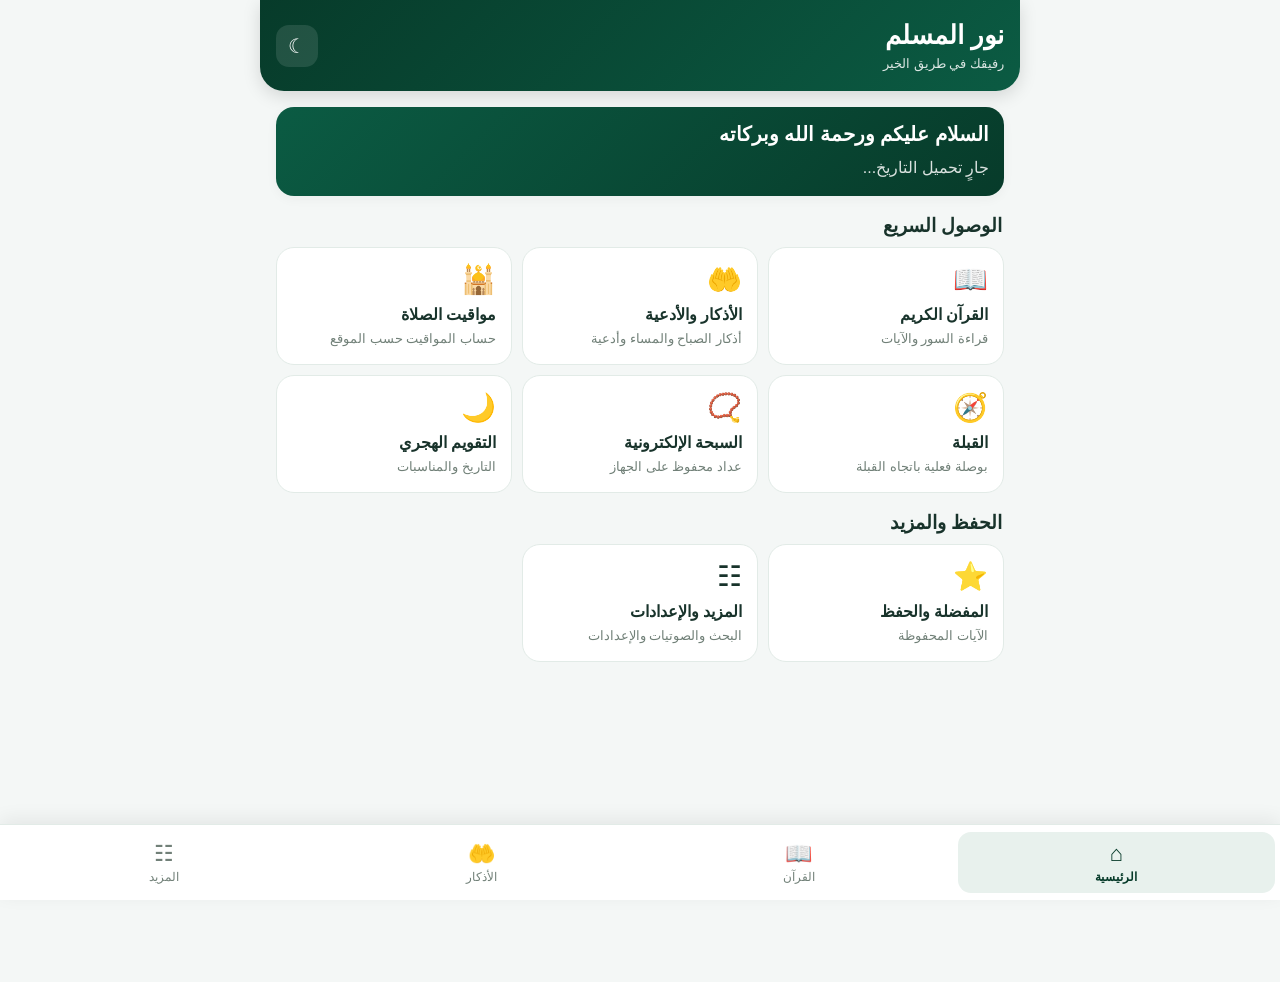
==== commit 08de6da5: "Update index.html" ====
--- a/index.html
+++ b/index.html
@@ -1,8 +1,13 @@
-<!doctype html>
+<doctype html>
 <html lang="ar" dir="rtl">
+  <script>
+if (new URLSearchParams(window.location.search).get("admin") === "1") {
+  window.location.replace("./admin.html");
+}
+  </script>
 <head>
 <meta charset="utf-8">
-<meta name="viewport" content="width=device-width,initial-scale=1,viewport-fit=cover">
+<meta name="vie!wport" content="width=device-width,initial-scale=1,viewport-fit=cover">
 <meta name="theme-color" content="#073b2a">
 <meta name="description" content="نور المسلم - قرآن وأذكار وصلاة وقبلة">
 <link rel="manifest" href="./manifest.json">
@@ -43,7 +48,22 @@
 .ayah{background:var(--card);border:1px solid var(--line);border-radius:17px;padding:15px;margin:10px 0;font-size:23px;line-height:2.2}
 .ayah-no{color:var(--gold);font-size:14px}
 .ayah-actions{display:flex;gap:7px;margin-top:10px;flex-wrap:wrap}
-.bottom-nav{position:fixed;z-index:50;bottom:0;left:50%;transform:translateX(-50%);width:min(760px,100%);height:76px;background:var(--card);border-top:1px solid var(--line);display:grid;grid-template-columns:repeat(4,1fr);padding:7px 5px calc(7px + env(safe-area-inset-bottom));box-shadow:0 -5px 18px #0001}
+.bottom-nav{
+  position:fixed;
+  z-index:50;
+  bottom:0;
+  left:0;
+  right:0;
+  width:100%;
+  height:76px;
+  box-sizing:border-box;
+  background:var(--card);
+  border-top:1px solid var(--line);
+  display:grid;
+  grid-template-columns:repeat(4,1fr);
+  padding:7px 5px calc(7px + env(safe-area-inset-bottom));
+  box-shadow:0 -5px 18px #0001;
+}
 .nav-btn{border:0;background:transparent;color:var(--muted);border-radius:13px;font-size:12px}
 .nav-btn span{display:block;font-size:22px;margin-bottom:3px}
 .nav-btn.active{background:#e8f1ed;color:var(--green);font-weight:800}
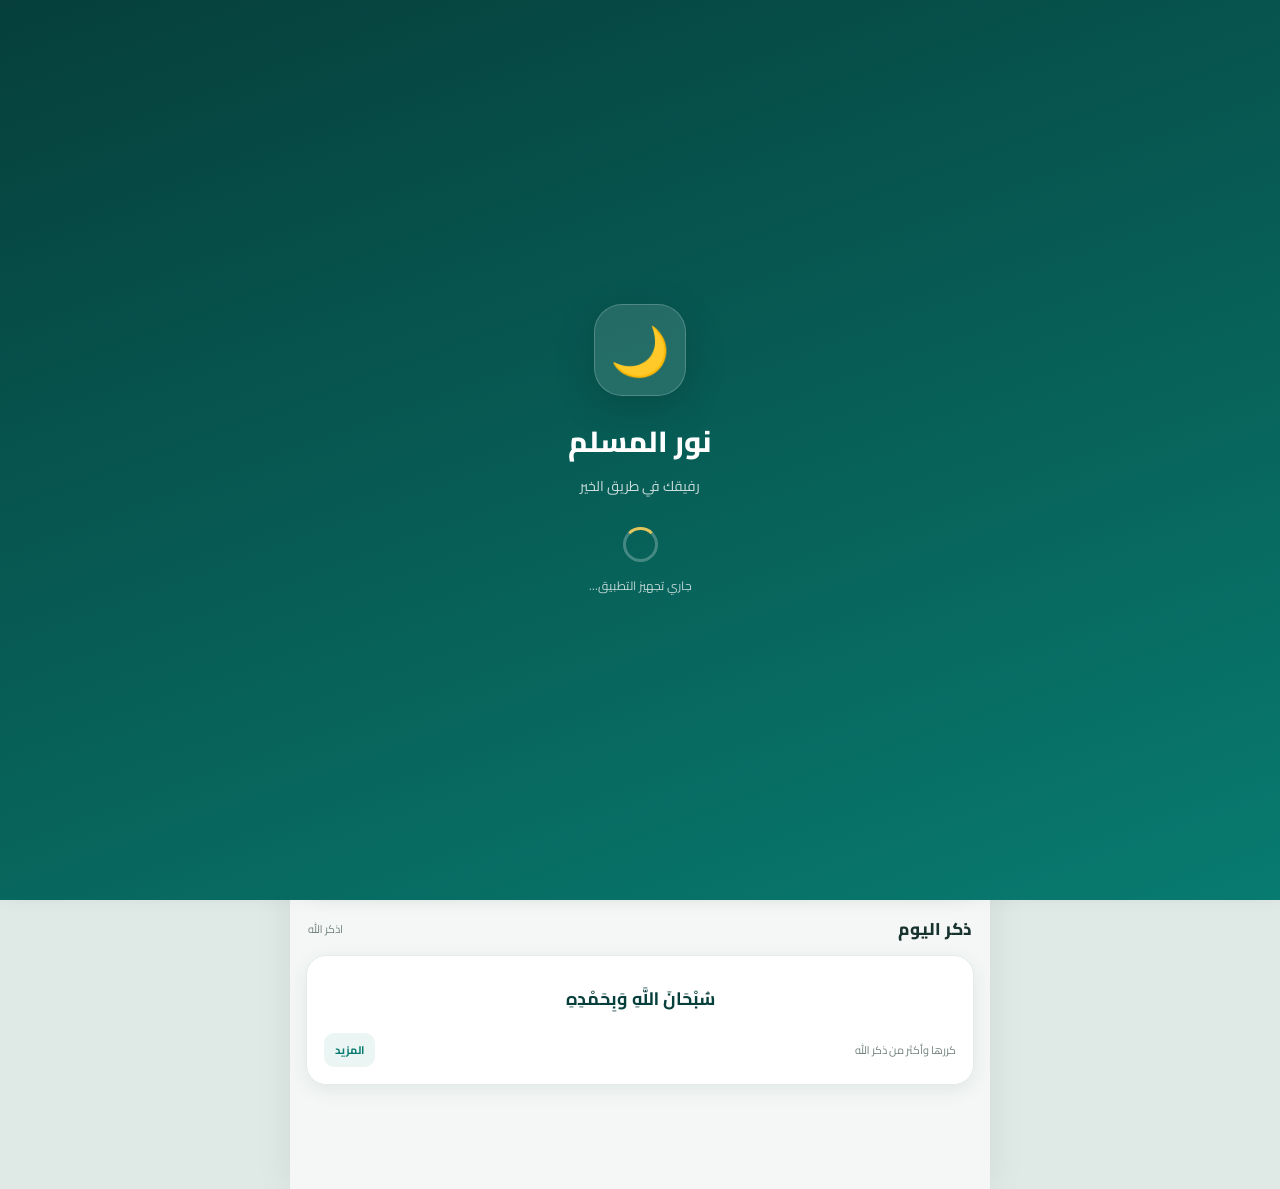
==== commit 43775e3b: "Create index.html" ====
--- a/index.html
+++ b/index.html
@@ -1,1968 +1,8253 @@
-<doctype html>
+<!DOCTYPE html>
 <html lang="ar" dir="rtl">
-  <script>
-if (new URLSearchParams(window.location.search).get("admin") === "1") {
-  window.location.replace("./admin.html");
-}
-  </script>
 <head>
-<meta charset="utf-8">
-<meta name="vie!wport" content="width=device-width,initial-scale=1,viewport-fit=cover">
-<meta name="theme-color" content="#073b2a">
-<meta name="description" content="نور المسلم - قرآن وأذكار وصلاة وقبلة">
+<meta charset="UTF-8">
+<meta name="viewport" content="width=device-width,initial-scale=1,maximum-scale=1,user-scalable=no">
+<meta name="theme-color" content="#063f3b">
+<meta name="mobile-web-app-capable" content="yes">
+<meta name="apple-mobile-web-app-capable" content="yes">
+<meta name="apple-mobile-web-app-status-bar-style" content="black-translucent">
+<meta name="apple-mobile-web-app-title" content="نور المسلم">
+
+<title>نور المسلم</title>
+
 <link rel="manifest" href="./manifest.json">
 <link rel="icon" href="./icon.svg">
-<title>نور المسلم</title>
+<link rel="apple-touch-icon" href="./icon-192-1.png">
+
+<link rel="preconnect" href="https://fonts.googleapis.com">
+<link rel="preconnect" href="https://fonts.gstatic.com" crossorigin>
+<link href="https://fonts.googleapis.com/css2?family=Cairo:wght@400;500;600;700;800&display=swap" rel="stylesheet">
+
 <style>
-:root{--green:#073b2a;--green2:#0b5b43;--gold:#c9a227;--bg:#f4f7f6;--card:#fff;--text:#18332b;--muted:#718078;--line:#e2ebe7}
-*{box-sizing:border-box}
-html,body{margin:0;padding:0;min-height:100%;background:var(--bg);color:var(--text);font-family:Arial,Tahoma,sans-serif}
-body{padding-bottom:82px}
-button,input,select{font:inherit}
-button{cursor:pointer}
-.app{max-width:760px;margin:auto;min-height:100vh}
-.header{background:linear-gradient(135deg,var(--green),var(--green2));color:#fff;padding:20px 16px;border-radius:0 0 24px 24px;box-shadow:0 5px 18px #0002}
-.header-row{display:flex;align-items:center;justify-content:space-between;gap:10px}
-.app-name{font-size:26px;font-weight:800}
-.app-subtitle{font-size:13px;opacity:.85;margin-top:5px}
-.header-button{width:42px;height:42px;border:0;border-radius:13px;background:#ffffff1c;color:#fff;font-size:20px}
-.page{display:none;padding:16px}
-.page.active{display:block}
-.card{background:var(--card);border:1px solid var(--line);border-radius:18px;padding:15px;box-shadow:0 3px 12px #18332b0b}
-.hero{background:linear-gradient(135deg,var(--green2),var(--green));color:#fff;border:0}
-.hero h2{margin:0 0 8px;font-size:20px}
-.hero p{margin:0;opacity:.85;line-height:1.7}
-.title{font-size:19px;font-weight:800;margin:18px 2px 10px}
-.grid{display:grid;grid-template-columns:repeat(2,minmax(0,1fr));gap:10px}
-.tile{text-align:right;min-height:118px;background:var(--card);border:1px solid var(--line);border-radius:18px;padding:15px;color:var(--text)}
-.tile .emoji{font-size:28px;display:block}
-.tile b{display:block;margin-top:9px}
-.tile small{display:block;color:var(--muted);margin-top:5px;line-height:1.5}
-.list{display:flex;flex-direction:column;gap:9px}
-.row{width:100%;background:var(--card);border:1px solid var(--line);border-radius:15px;padding:13px;display:flex;align-items:center;justify-content:space-between;gap:10px;color:var(--text);text-align:right}
-.row small{display:block;color:var(--muted);margin-top:4px}
-.primary,.secondary{border:0;border-radius:11px;padding:10px 14px}
-.primary{background:var(--green);color:#fff}
-.secondary{background:#eaf2ef;color:var(--green)}
-.search{width:100%;padding:13px;border:1px solid var(--line);border-radius:14px;background:var(--card);outline:none;margin-bottom:10px;color:var(--text)}
-.ayah{background:var(--card);border:1px solid var(--line);border-radius:17px;padding:15px;margin:10px 0;font-size:23px;line-height:2.2}
-.ayah-no{color:var(--gold);font-size:14px}
-.ayah-actions{display:flex;gap:7px;margin-top:10px;flex-wrap:wrap}
+:root{
+--primary:#087b70;
+--dark:#063f3b;
+--light:#149b8c;
+--gold:#c9a227;
+--gold2:#e2c55c;
+--bg:#f4f7f6;
+--card:#fff;
+--text:#18322e;
+--muted:#71817e;
+--border:#e4ebe8;
+--danger:#c94b4b;
+--success:#31865e;
+--shadow:0 5px 20px rgba(0,60,50,.08);
+--radius:18px
+}
+
+*{
+box-sizing:border-box;
+-webkit-tap-highlight-color:transparent
+}
+
+html{
+scroll-behavior:smooth
+}
+
+body{
+margin:0;
+padding:0;
+background:var(--bg);
+color:var(--text);
+font-family:"Cairo",Arial,sans-serif;
+min-height:100vh;
+overflow-x:hidden
+}
+
+button,input,textarea,select{
+font-family:inherit
+}
+
+button{
+border:0;
+cursor:pointer
+}
+
+a{
+color:inherit;
+text-decoration:none
+}
+
+.app{
+width:100%;
+max-width:700px;
+margin:auto;
+min-height:100vh;
+position:relative;
+background:var(--bg)
+}
+
+.screen{
+display:none;
+min-height:100vh;
+padding-bottom:90px
+}
+
+.screen.active{
+display:block
+}
+
+.container{
+width:100%;
+padding:14px 16px
+}
+
+/* HEADER */
+
+.top-header{
+position:relative;
+padding:22px 18px 18px;
+background:
+radial-gradient(circle at top left,rgba(226,197,92,.18),transparent 35%),
+linear-gradient(135deg,var(--dark),var(--primary));
+color:#fff;
+border-radius:0 0 28px 28px;
+box-shadow:0 5px 22px rgba(0,60,50,.18);
+overflow:hidden
+}
+
+.top-header:before{
+content:"";
+position:absolute;
+width:150px;
+height:150px;
+border:1px solid rgba(255,255,255,.08);
+border-radius:50%;
+top:-80px;
+left:-45px
+}
+
+.top-header:after{
+content:"";
+position:absolute;
+width:190px;
+height:190px;
+border:1px solid rgba(226,197,92,.1);
+border-radius:50%;
+bottom:-135px;
+right:-60px
+}
+
+.header-row{
+position:relative;
+z-index:2;
+display:flex;
+align-items:center;
+justify-content:space-between;
+gap:10px
+}
+
+.header-text{
+flex:1
+}
+
+.app-name{
+font-size:25px;
+font-weight:800;
+line-height:1.2
+}
+
+.app-subtitle{
+margin-top:3px;
+font-size:12px;
+color:rgba(255,255,255,.75)
+}
+
+.header-actions{
+display:flex;
+gap:8px
+}
+
+.header-button{
+width:42px;
+height:42px;
+display:flex;
+align-items:center;
+justify-content:center;
+border-radius:14px;
+color:#fff;
+background:rgba(255,255,255,.12);
+border:1px solid rgba(255,255,255,.12);
+font-size:20px
+}
+
+.header-button:active{
+transform:scale(.95)
+}
+
+/* DATE */
+
+.date-card{
+position:relative;
+z-index:3;
+margin:-5px 16px 0;
+padding:12px 16px;
+background:var(--card);
+border:1px solid var(--border);
+border-radius:16px;
+box-shadow:var(--shadow);
+display:flex;
+justify-content:space-between;
+align-items:center;
+gap:10px
+}
+
+.date-main{
+font-size:13px;
+font-weight:700
+}
+
+.date-hijri{
+color:var(--primary);
+font-size:12px;
+margin-top:2px
+}
+
+.date-day{
+min-width:45px;
+height:45px;
+border-radius:14px;
+background:rgba(8,123,112,.08);
+color:var(--primary);
+display:flex;
+align-items:center;
+justify-content:center;
+font-size:18px;
+font-weight:800
+}
+
+/* TITLES */
+
+.section-title{
+display:flex;
+justify-content:space-between;
+align-items:center;
+margin:20px 2px 10px
+}
+
+.section-title h2,
+.section-title h3{
+margin:0;
+font-size:17px;
+font-weight:800
+}
+
+.section-title span{
+font-size:11px;
+color:var(--muted)
+}
+
+/* PRAYER */
+
+.prayer-card{
+margin-top:15px;
+padding:18px;
+background:
+radial-gradient(circle at 100% 0,rgba(226,197,92,.15),transparent 35%),
+linear-gradient(135deg,var(--dark),var(--primary));
+color:#fff;
+border-radius:22px;
+box-shadow:0 8px 25px rgba(0,65,55,.18);
+position:relative;
+overflow:hidden
+}
+
+.prayer-card:after{
+content:"☪";
+position:absolute;
+left:-12px;
+bottom:-32px;
+font-size:115px;
+color:rgba(255,255,255,.035);
+transform:rotate(-15deg)
+}
+
+.prayer-top{
+display:flex;
+justify-content:space-between;
+align-items:flex-start;
+position:relative;
+z-index:2
+}
+
+.prayer-label{
+font-size:12px;
+color:rgba(255,255,255,.72)
+}
+
+.next-prayer{
+font-size:22px;
+font-weight:800;
+margin-top:2px
+}
+
+.next-prayer-time{
+font-size:13px;
+color:var(--gold2);
+margin-top:2px
+}
+
+.location-label{
+font-size:11px;
+color:rgba(255,255,255,.65);
+text-align:left
+}
+
+.prayer-times{
+display:grid;
+grid-template-columns:repeat(5,1fr);
+gap:7px;
+margin-top:18px;
+position:relative;
+z-index:2
+}
+
+.prayer-item{
+text-align:center;
+padding:9px 3px;
+border-radius:13px;
+background:rgba(255,255,255,.08);
+border:1px solid rgba(255,255,255,.07)
+}
+
+.prayer-item.active{
+background:rgba(226,197,92,.16);
+border-color:rgba(226,197,92,.35)
+}
+
+.prayer-icon{
+font-size:14px;
+margin-bottom:2px
+}
+
+.prayer-name{
+font-size:10px;
+color:rgba(255,255,255,.72)
+}
+
+.prayer-time{
+font-size:11px;
+font-weight:700;
+margin-top:2px
+}
+
+/* QUICK */
+
+.quick-grid{
+display:grid;
+grid-template-columns:repeat(2,1fr);
+gap:10px
+}
+
+.quick-card{
+background:var(--card);
+border:1px solid var(--border);
+border-radius:17px;
+padding:15px;
+box-shadow:var(--shadow);
+display:flex;
+align-items:center;
+gap:12px;
+min-height:76px;
+transition:.15s
+}
+
+.quick-card:active{
+transform:scale(.98)
+}
+
+.quick-icon{
+width:46px;
+height:46px;
+flex-shrink:0;
+display:flex;
+align-items:center;
+justify-content:center;
+border-radius:14px;
+background:rgba(8,123,112,.09);
+color:var(--primary);
+font-size:23px
+}
+
+.quick-card:nth-child(2) .quick-icon{
+color:var(--gold);
+background:rgba(201,162,39,.1)
+}
+
+.quick-card:nth-child(3) .quick-icon{
+color:#7a5cbd;
+background:rgba(122,92,189,.1)
+}
+
+.quick-card:nth-child(4) .quick-icon{
+color:#4c82aa;
+background:rgba(76,130,170,.1)
+}
+
+.quick-text{
+min-width:0
+}
+
+.quick-text strong{
+display:block;
+font-size:13px;
+font-weight:800
+}
+
+.quick-text small{
+display:block;
+color:var(--muted);
+font-size:10px;
+margin-top:2px
+}
+
+/* QURAN HOME */
+
+.home-quran-card{
+background:var(--card);
+border:1px solid var(--border);
+border-radius:20px;
+padding:17px;
+box-shadow:var(--shadow)
+}
+
+.quran-card-head{
+display:flex;
+align-items:center;
+justify-content:space-between;
+gap:10px
+}
+
+.quran-card-head .title{
+display:flex;
+align-items:center;
+gap:10px
+}
+
+.quran-symbol{
+width:42px;
+height:42px;
+border-radius:13px;
+display:flex;
+align-items:center;
+justify-content:center;
+background:rgba(8,123,112,.09);
+color:var(--primary);
+font-size:21px
+}
+
+.quran-card-head strong{
+display:block;
+font-size:14px
+}
+
+.quran-card-head small{
+display:block;
+color:var(--muted);
+font-size:10px;
+margin-top:2px
+}
+
+.text-button{
+color:var(--primary);
+background:transparent;
+font-size:11px;
+font-weight:700
+}
+
+.last-read{
+margin-top:13px;
+padding:13px;
+border-radius:15px;
+background:linear-gradient(135deg,rgba(8,123,112,.06),rgba(201,162,39,.05));
+border:1px solid rgba(8,123,112,.08);
+display:flex;
+justify-content:space-between;
+align-items:center;
+gap:10px
+}
+
+.last-read-info h3{
+margin:0;
+font-size:14px
+}
+
+.last-read-info small{
+display:block;
+color:var(--muted);
+font-size:10px;
+margin-top:3px
+}
+
+.continue-button{
+min-width:42px;
+height:42px;
+border-radius:13px;
+background:var(--primary);
+color:#fff;
+font-size:18px
+}
+
+/* DHIKR */
+
+.dhikr-card{
+background:var(--card);
+border:1px solid var(--border);
+border-radius:20px;
+padding:17px;
+box-shadow:var(--shadow)
+}
+
+.dhikr-text{
+text-align:center;
+font-size:18px;
+line-height:2;
+font-weight:700;
+color:var(--dark);
+padding:8px 5px
+}
+
+.dhikr-footer{
+display:flex;
+justify-content:space-between;
+align-items:center;
+margin-top:8px
+}
+
+.dhikr-counter{
+font-size:11px;
+color:var(--muted)
+}
+
+.dhikr-go{
+color:var(--primary);
+background:rgba(8,123,112,.08);
+border-radius:10px;
+padding:7px 11px;
+font-size:11px;
+font-weight:700
+}
+
+/* SCREEN HEADER */
+
+.screen-header{
+position:sticky;
+top:0;
+z-index:20;
+min-height:67px;
+padding:12px 16px;
+background:rgba(244,247,246,.94);
+backdrop-filter:blur(12px);
+border-bottom:1px solid var(--border);
+display:flex;
+align-items:center;
+gap:12px
+}
+
+.back-button{
+width:42px;
+height:42px;
+border-radius:13px;
+background:var(--card);
+color:var(--dark);
+border:1px solid var(--border);
+font-size:20px;
+flex-shrink:0
+}
+
+.screen-header-text{
+min-width:0;
+flex:1
+}
+
+.screen-header-text h1{
+margin:0;
+font-size:18px;
+font-weight:800
+}
+
+.screen-header-text small{
+display:block;
+color:var(--muted);
+font-size:10px;
+margin-top:1px
+}
+
+/* SEARCH */
+
+.search-box{
+display:flex;
+align-items:center;
+gap:8px;
+background:var(--card);
+border:1px solid var(--border);
+border-radius:15px;
+padding:0 12px;
+height:48px;
+box-shadow:var(--shadow)
+}
+
+.search-box span{
+color:var(--muted);
+font-size:18px
+}
+
+.search-box input{
+border:0;
+outline:0;
+background:transparent;
+flex:1;
+min-width:0;
+color:var(--text);
+font-size:13px
+}
+
+.search-box input::placeholder{
+color:#9aa8a5
+}
+
+/* RESPONSIVE */
+
+@media(max-width:360px){
+.container{
+padding-left:12px;
+padding-right:12px
+}
+
+.top-header{
+padding-left:14px;
+padding-right:14px
+}
+
+.prayer-times{
+gap:4px
+}
+
+.prayer-item{
+padding-left:1px;
+padding-right:1px
+}
+
+.prayer-name,
+.prayer-time{
+font-size:9px
+}
+
+.quick-card{
+padding:11px
+}
+
+.quick-icon{
+width:40px;
+height:40px
+}
+}
+
+@media(min-width:701px){
+body{
+background:#dfe9e6
+}
+
+.app{
+box-shadow:0 0 35px rgba(0,50,40,.08)
+}
+}
+</style>
+</head>
+
+<body>
+
+<div class="app">
+
+<!-- ================= الرئيسية ================= -->
+
+<section class="screen active" id="homeScreen">
+
+<header class="top-header">
+
+<div class="header-row">
+
+<div class="header-text">
+
+<div class="app-name">
+نور المسلم
+</div>
+
+<div class="app-subtitle">
+رفيقك في طريق الخير
+</div>
+
+</div>
+
+<div class="header-actions">
+
+<button
+class="header-button"
+type="button"
+onclick="openSearch()"
+aria-label="بحث">
+🔍
+</button>
+
+<button
+class="header-button"
+type="button"
+onclick="openScreen('settingsScreen')"
+aria-label="الإعدادات">
+⚙️
+</button>
+
+</div>
+
+</div>
+
+</header>
+
+<div class="date-card">
+
+<div>
+
+<div class="date-main" id="gregorianDate">
+اليوم
+</div>
+
+<div class="date-hijri" id="hijriDate">
+التاريخ الهجري
+</div>
+
+</div>
+
+<div class="date-day" id="dateDay">
+--
+</div>
+
+</div>
+
+<div class="container">
+
+<!-- مواقيت الصلاة -->
+
+<div class="prayer-card">
+
+<div class="prayer-top">
+
+<div>
+
+<div class="prayer-label">
+الصلاة القادمة
+</div>
+
+<div class="next-prayer" id="nextPrayerName">
+الفجر
+</div>
+
+<div class="next-prayer-time" id="nextPrayerTime">
+--:--
+</div>
+
+</div>
+
+<div class="location-label">
+📍 <span id="locationName">موقعك</span>
+</div>
+
+</div>
+
+<div class="prayer-times">
+
+<div class="prayer-item" id="homePrayerFajr">
+
+<div class="prayer-icon">🌙</div>
+
+<div class="prayer-name">
+الفجر
+</div>
+
+<div class="prayer-time" id="fajrTime">
+--:--
+</div>
+
+</div>
+
+<div class="prayer-item" id="homePrayerDhuhr">
+
+<div class="prayer-icon">☀️</div>
+
+<div class="prayer-name">
+الظهر
+</div>
+
+<div class="prayer-time" id="dhuhrTime">
+--:--
+</div>
+
+</div>
+
+<div class="prayer-item" id="homePrayerAsr">
+
+<div class="prayer-icon">🌤️</div>
+
+<div class="prayer-name">
+العصر
+</div>
+
+<div class="prayer-time" id="asrTime">
+--:--
+</div>
+
+</div>
+
+<div class="prayer-item" id="homePrayerMaghrib">
+
+<div class="prayer-icon">🌇</div>
+
+<div class="prayer-name">
+المغرب
+</div>
+
+<div class="prayer-time" id="maghribTime">
+--:--
+</div>
+
+</div>
+
+<div class="prayer-item" id="homePrayerIsha">
+
+<div class="prayer-icon">🌙</div>
+
+<div class="prayer-name">
+العشاء
+</div>
+
+<div class="prayer-time" id="ishaTime">
+--:--
+</div>
+
+</div>
+
+</div>
+
+</div>
+
+<!-- الوصول السريع -->
+
+<div class="section-title">
+
+<h2>
+الوصول السريع
+</h2>
+
+<span>
+أهم الأدوات
+</span>
+
+</div>
+
+<div class="quick-grid">
+
+<button
+class="quick-card"
+type="button"
+onclick="openScreen('quranScreen')">
+
+<div class="quick-icon">
+📖
+</div>
+
+<div class="quick-text">
+
+<strong>
+القرآن الكريم
+</strong>
+
+<small>
+قراءة القرآن الكريم
+</small>
+
+</div>
+
+</button>
+
+<button
+class="quick-card"
+type="button"
+onclick="openScreen('adhkarScreen')">
+
+<div class="quick-icon">
+🤲
+</div>
+
+<div class="quick-text">
+
+<strong>
+الأذكار والأدعية
+</strong>
+
+<small>
+أذكار الصباح والمساء
+</small>
+
+</div>
+
+</button>
+
+<button
+class="quick-card"
+type="button"
+onclick="openScreen('tasbeehScreen')">
+
+<div class="quick-icon">
+📿
+</div>
+
+<div class="quick-text">
+
+<strong>
+السبحة الإلكترونية
+</strong>
+
+<small>
+سبّح واذكر الله
+</small>
+
+</div>
+
+</button>
+
+<button
+class="quick-card"
+type="button"
+onclick="openScreen('qiblaScreen')">
+
+<div class="quick-icon">
+🧭
+</div>
+
+<div class="quick-text">
+
+<strong>
+القبلة
+</strong>
+
+<small>
+تحديد اتجاه القبلة
+</small>
+
+</div>
+
+</button>
+
+</div>
+
+<!-- آخر قراءة -->
+
+<div class="section-title">
+
+<h2>
+القرآن الكريم
+</h2>
+
+<button
+class="text-button"
+type="button"
+onclick="openScreen('quranScreen')">
+عرض القرآن
+</button>
+
+</div>
+
+<div class="home-quran-card">
+
+<div class="quran-card-head">
+
+<div class="title">
+
+<div class="quran-symbol">
+📖
+</div>
+
+<div>
+
+<strong>
+آخر قراءة
+</strong>
+
+<small>
+تابع من حيث توقفت
+</small>
+
+</div>
+
+</div>
+
+<span style="font-size:18px;color:var(--gold)">
+۞
+</span>
+
+</div>
+
+<div class="last-read">
+
+<div class="last-read-info">
+
+<h3 id="lastSurahName">
+سورة الفاتحة
+</h3>
+
+<small id="lastSurahAyah">
+الآية 1
+</small>
+
+</div>
+
+<button
+class="continue-button"
+type="button"
+onclick="continueReading()">
+←
+</button>
+
+</div>
+
+</div>
+
+<!-- ذكر اليوم -->
+
+<div class="section-title">
+
+<h2>
+ذكر اليوم
+</h2>
+
+<span>
+اذكر الله
+</span>
+
+</div>
+
+<div class="dhikr-card">
+
+<div class="dhikr-text" id="homeDhikr">
+سُبْحَانَ اللَّهِ وَبِحَمْدِهِ
+</div>
+
+<div class="dhikr-footer">
+
+<div class="dhikr-counter">
+كررها وأكثر من ذكر الله
+</div>
+
+<button
+class="dhikr-go"
+type="button"
+onclick="openScreen('adhkarScreen')">
+المزيد
+</button>
+
+</div>
+
+</div>
+
+</div>
+
+</section>
+<!-- ================= القرآن الكريم ================= -->
+
+<section class="screen" id="quranScreen">
+
+  <div class="screen-header">
+
+    <button
+      class="back-button"
+      type="button"
+      onclick="openScreen('homeScreen')">
+      →
+    </button>
+
+    <div class="screen-header-text">
+      <h1>القرآن الكريم</h1>
+      <small>كتاب الله بين يديك</small>
+    </div>
+
+  </div>
+
+  <div class="container">
+
+    <div class="search-box">
+
+      <span>🔍</span>
+
+      <input
+        type="search"
+        id="quranSearch"
+        placeholder="ابحث عن سورة..."
+        oninput="searchQuran(this.value)">
+
+    </div>
+
+    <div class="section-title">
+      <h2>سور القرآن الكريم</h2>
+      <span id="quranCount">114 سورة</span>
+    </div>
+
+    <div class="surah-list" id="surahList">
+
+      <div class="loading" id="quranLoading">
+        <div class="spinner"></div>
+        جاري تحميل القرآن الكريم...
+      </div>
+
+    </div>
+
+  </div>
+
+</section>
+
+
+<!-- ================= قارئ القرآن ================= -->
+
+<section class="screen" id="readerScreen">
+
+  <div class="screen-header">
+
+    <button
+      class="back-button"
+      type="button"
+      onclick="openScreen('quranScreen')">
+      →
+    </button>
+
+    <div class="screen-header-text">
+      <h1 id="readerHeaderTitle">القرآن الكريم</h1>
+      <small>قراءة وتدبر</small>
+    </div>
+
+    <button
+      class="header-button"
+      type="button"
+      onclick="toggleReaderFavorite()">
+      ♡
+    </button>
+
+  </div>
+
+  <div class="reader">
+
+    <div class="reader-head">
+
+      <h2 id="readerSurahName">
+        سورة الفاتحة
+      </h2>
+
+      <small id="readerSurahInfo">
+        7 آيات • مكية
+      </small>
+
+    </div>
+
+    <div class="bismillah" id="bismillah">
+      بِسْمِ اللَّهِ الرَّحْمَنِ الرَّحِيمِ
+    </div>
+
+    <div class="ayah-list" id="ayahList">
+
+      <div class="loading">
+        <div class="spinner"></div>
+        جاري تحميل السورة...
+      </div>
+
+    </div>
+
+  </div>
+
+</section>
+
+
+<!-- ================= الأذكار والأدعية ================= -->
+
+<section class="screen" id="adhkarScreen">
+
+  <div class="screen-header">
+
+    <button
+      class="back-button"
+      type="button"
+      onclick="openScreen('homeScreen')">
+      →
+    </button>
+
+    <div class="screen-header-text">
+
+      <h1>الأذكار والأدعية</h1>
+
+      <small>
+        اذكر الله في كل وقت
+      </small>
+
+    </div>
+
+  </div>
+
+  <div class="container">
+
+    <div class="category-grid">
+
+      <button
+        class="category-card"
+        type="button"
+        onclick="showDhikrCategory('morning')">
+
+        <div class="icon">🌅</div>
+
+        <strong>
+          أذكار الصباح
+        </strong>
+
+        <small>
+          حصن يومك بذكر الله
+        </small>
+
+      </button>
+
+      <button
+        class="category-card"
+        type="button"
+        onclick="showDhikrCategory('evening')">
+
+        <div class="icon">🌙</div>
+
+        <strong>
+          أذكار المساء
+        </strong>
+
+        <small>
+          اختم يومك بذكر الله
+        </small>
+
+      </button>
+
+      <button
+        class="category-card"
+        type="button"
+        onclick="showDhikrCategory('prayer')">
+
+        <div class="icon">🕌</div>
+
+        <strong>
+          أذكار الصلاة
+        </strong>
+
+        <small>
+          بعد الصلوات المفروضة
+        </small>
+
+      </button>
+
+      <button
+        class="category-card"
+        type="button"
+        onclick="showDhikrCategory('sleep')">
+
+        <div class="icon">🌃</div>
+
+        <strong>
+          أذكار النوم
+        </strong>
+
+        <small>
+          قبل النوم
+        </small>
+
+      </button>
+
+      <button
+        class="category-card"
+        type="button"
+        onclick="showDhikrCategory('wake')">
+
+        <div class="icon">☀️</div>
+
+        <strong>
+          أذكار الاستيقاظ
+        </strong>
+
+        <small>
+          عند الاستيقاظ
+        </small>
+
+      </button>
+
+      <button
+        class="category-card"
+        type="button"
+        onclick="showDhikrCategory('general')">
+
+        <div class="icon">🤲</div>
+
+        <strong>
+          أدعية متنوعة
+        </strong>
+
+        <small>
+          أدعية من القرآن والسنة
+        </small>
+
+      </button>
+
+    </div>
+
+    <div class="section-title">
+
+      <h2 id="dhikrCategoryTitle">
+        أذكار الصباح
+      </h2>
+
+      <span id="dhikrCategoryCount">
+        أذكار
+      </span>
+
+    </div>
+
+    <div
+      class="dhikr-list"
+      id="dhikrList">
+
+      <!-- يتم عرض الأذكار هنا بواسطة JavaScript -->
+
+    </div>
+
+  </div>
+
+</section>
+
+
+<!-- ================= السبحة الإلكترونية ================= -->
+
+<section class="screen" id="tasbeehScreen">
+
+  <div class="screen-header">
+
+    <button
+      class="back-button"
+      type="button"
+      onclick="openScreen('homeScreen')">
+      →
+    </button>
+
+    <div class="screen-header-text">
+
+      <h1>السبحة الإلكترونية</h1>
+
+      <small>
+        سبح واذكر الله
+      </small>
+
+    </div>
+
+  </div>
+
+  <div class="tasbeeh-wrap">
+
+    <div class="tasbeeh-card">
+
+      <div class="tasbeeh-title">
+        التسبيح الحالي
+      </div>
+
+      <div
+        class="tasbeeh-count"
+        id="tasbeehCount">
+        0
+      </div>
+
+      <button
+        class="tasbeeh-button"
+        type="button"
+        onclick="increaseTasbeeh()">
+
+        سبحان الله
+
+      </button>
+
+      <div class="tasbeeh-actions">
+
+        <button
+          class="small-action"
+          type="button"
+          onclick="resetTasbeeh()">
+          إعادة
+        </button>
+
+        <button
+          class="small-action"
+          type="button"
+          onclick="changeTasbeehText()">
+          تغيير الذكر
+        </button>
+
+      </div>
+
+    </div>
+
+    <div class="section-title">
+      <h2>أذكار التسبيح</h2>
+    </div>
+
+    <div class="quick-grid">
+
+      <button
+        class="quick-card"
+        type="button"
+        onclick="setTasbeehText('سبحان الله')">
+
+        <div class="quick-icon">
+          🌿
+        </div>
+
+        <div class="quick-text">
+
+          <strong>
+            سبحان الله
+          </strong>
+
+          <small>
+            اختر هذا الذكر
+          </small>
+
+        </div>
+
+      </button>
+
+      <button
+        class="quick-card"
+        type="button"
+        onclick="setTasbeehText('الحمد لله')">
+
+        <div class="quick-icon">
+          🤍
+        </div>
+
+        <div class="quick-text">
+
+          <strong>
+            الحمد لله
+          </strong>
+
+          <small>
+            اختر هذا الذكر
+          </small>
+
+        </div>
+
+      </button>
+
+      <button
+        class="quick-card"
+        type="button"
+        onclick="setTasbeehText('الله أكبر')">
+
+        <div class="quick-icon">
+          ✨
+        </div>
+
+        <div class="quick-text">
+
+          <strong>
+            الله أكبر
+          </strong>
+
+          <small>
+            اختر هذا الذكر
+          </small>
+
+        </div>
+
+      </button>
+
+      <button
+        class="quick-card"
+        type="button"
+        onclick="setTasbeehText('لا إله إلا الله')">
+
+        <div class="quick-icon">
+          ☪️
+        </div>
+
+        <div class="quick-text">
+
+          <strong>
+            لا إله إلا الله
+          </strong>
+
+          <small>
+            اختر هذا الذكر
+          </small>
+
+        </div>
+
+      </button>
+
+    </div>
+
+  </div>
+
+</section>
+
+
+<!-- ================= القبلة ================= -->
+
+<section class="screen" id="qiblaScreen">
+
+  <div class="screen-header">
+
+    <button
+      class="back-button"
+      type="button"
+      onclick="openScreen('homeScreen')">
+      →
+    </button>
+
+    <div class="screen-header-text">
+
+      <h1>القبلة</h1>
+
+      <small>
+        اتجاه الكعبة المشرفة
+      </small>
+
+    </div>
+
+  </div>
+
+  <div class="container">
+
+    <div class="qibla-card">
+
+      <div class="qibla-compass">
+
+        <div class="compass-ring"></div>
+
+        <div
+          class="compass-arrow"
+          id="compassArrow">
+        </div>
+
+        <div class="kaaba">
+          🕋
+        </div>
+
+      </div>
+
+      <div
+        class="qibla-degree"
+        id="qiblaDegree">
+        --°
+      </div>
+
+      <div class="qibla-note">
+        وجّه هاتفك حسب السهم لمعرفة اتجاه القبلة.
+        قد تحتاج إلى معايرة بوصلة الهاتف.
+      </div>
+
+      <button
+        class="admin-button"
+        type="button"
+        style="margin-top:15px"
+        onclick="startQibla()">
+        تحديد اتجاه القبلة
+      </button>
+
+    </div>
+
+    <div class="section-title">
+      <h2>معلومات القبلة</h2>
+    </div>
+
+    <div class="settings-card">
+
+      <div class="setting-row">
+
+        <div class="setting-icon">
+          🧭
+        </div>
+
+        <div class="setting-content">
+
+          <b>
+            اتجاه القبلة
+          </b>
+
+          <small id="qiblaInfo">
+            سيتم حساب الاتجاه بناءً على موقعك
+          </small>
+
+        </div>
+
+      </div>
+
+      <div class="setting-row">
+
+        <div class="setting-icon">
+          📍
+        </div>
+
+        <div class="setting-content">
+
+          <b>
+            الموقع
+          </b>
+
+          <small id="qiblaLocation">
+            لم يتم تحديد الموقع بعد
+          </small>
+
+        </div>
+
+      </div>
+
+    </div>
+
+  </div>
+
+</section>
+
+
+<!-- ================= مواقيت الصلاة ================= -->
+
+<section class="screen" id="prayerScreen">
+
+  <div class="screen-header">
+
+    <button
+      class="back-button"
+      type="button"
+      onclick="openScreen('homeScreen')">
+      →
+    </button>
+
+    <div class="screen-header-text">
+
+      <h1>مواقيت الصلاة</h1>
+
+      <small>
+        مواقيت اليوم
+      </small>
+
+    </div>
+
+    <button
+      class="header-button"
+      type="button"
+      onclick="refreshPrayerTimes()">
+      ↻
+    </button>
+
+  </div>
+
+  <div class="container">
+
+    <div class="prayer-card">
+
+      <div class="prayer-top">
+
+        <div>
+
+          <div class="prayer-label">
+            الصلاة القادمة
+          </div>
+
+          <div
+            class="next-prayer"
+            id="screenNextPrayer">
+            الفجر
+          </div>
+
+          <div
+            class="next-prayer-time"
+            id="screenNextPrayerTime">
+            --:--
+          </div>
+
+        </div>
+
+        <div class="location-label">
+          📍
+          <span id="prayerLocation">
+            موقعك
+          </span>
+        </div>
+
+      </div>
+
+    </div>
+
+    <div class="section-title">
+
+      <h2>
+        مواقيت اليوم
+      </h2>
+
+      <span id="prayerDate">
+        اليوم
+      </span>
+
+    </div>
+
+    <div class="prayer-screen-card">
+
+      <div
+        class="prayer-row"
+        id="screenFajrRow">
+
+        <div class="prayer-row-icon">
+          🌙
+        </div>
+
+        <div class="prayer-row-info">
+
+          <strong>
+            الفجر
+          </strong>
+
+          <small>
+            صلاة الفجر
+          </small>
+
+        </div>
+
+        <div
+          class="prayer-row-time"
+          id="screenFajr">
+          --:--
+        </div>
+
+      </div>
+
+      <div
+        class="prayer-row"
+        id="screenDhuhrRow">
+
+        <div class="prayer-row-icon">
+          ☀️
+        </div>
+
+        <div class="prayer-row-info">
+
+          <strong>
+            الظهر
+          </strong>
+
+          <small>
+            صلاة الظهر
+          </small>
+
+        </div>
+
+        <div
+          class="prayer-row-time"
+          id="screenDhuhr">
+          --:--
+        </div>
+
+      </div>
+
+      <div
+        class="prayer-row"
+        id="screenAsrRow">
+
+        <div class="prayer-row-icon">
+          🌤️
+        </div>
+
+        <div class="prayer-row-info">
+
+          <strong>
+            العصر
+          </strong>
+
+          <small>
+            صلاة العصر
+          </small>
+
+        </div>
+
+        <div
+          class="prayer-row-time"
+          id="screenAsr">
+          --:--
+        </div>
+
+      </div>
+
+      <div
+        class="prayer-row"
+        id="screenMaghribRow">
+
+        <div class="prayer-row-icon">
+          🌇
+        </div>
+
+        <div class="prayer-row-info">
+
+          <strong>
+            المغرب
+          </strong>
+
+          <small>
+            صلاة المغرب
+          </small>
+
+        </div>
+
+        <div
+          class="prayer-row-time"
+          id="screenMaghrib">
+          --:--
+        </div>
+
+      </div>
+
+      <div
+        class="prayer-row"
+        id="screenIshaRow">
+
+        <div class="prayer-row-icon">
+          🌙
+        </div>
+
+        <div class="prayer-row-info">
+
+          <strong>
+            العشاء
+          </strong>
+
+          <small>
+            صلاة العشاء
+          </small>
+
+        </div>
+
+        <div
+          class="prayer-row-time"
+          id="screenIsha">
+          --:--
+        </div>
+
+      </div>
+
+    </div>
+
+    <div class="section-title">
+      <h2>تنبيهات الصلاة</h2>
+    </div>
+
+    <div class="settings-card">
+
+      <div class="setting-row">
+
+        <div class="setting-icon">
+          🔔
+        </div>
+
+        <div class="setting-content">
+
+          <b>
+            تنبيهات مواقيت الصلاة
+          </b>
+
+          <small>
+            تفعيل التنبيهات داخل التطبيق
+          </small>
+
+        </div>
+
+        <button
+          class="toggle"
+          id="prayerNotificationToggle"
+          type="button"
+          onclick="toggleSetting('prayerNotifications')">
+        </button>
+
+      </div>
+
+    </div>
+
+  </div>
+
+  </section>
+  <!-- ================= التقويم الهجري والمناسبات ================= -->
+
+<section class="screen" id="calendarScreen">
+
+  <div class="screen-header">
+    <button class="back-button" type="button" onclick="openScreen('homeScreen')">→</button>
+
+    <div class="screen-title">
+      <h2>التقويم الهجري</h2>
+      <span>التاريخ والمناسبات الإسلامية</span>
+    </div>
+  </div>
+
+  <div class="content-container">
+
+    <div class="calendar-card">
+      <div class="calendar-icon">🌙</div>
+
+      <div class="calendar-main">
+        <div class="calendar-label">التاريخ الهجري اليوم</div>
+        <div class="calendar-hijri" id="calendarHijriDate">
+          جاري التحميل...
+        </div>
+        <div class="calendar-gregorian" id="calendarGregorianDate">
+          جاري التحميل...
+        </div>
+      </div>
+    </div>
+
+    <div class="section-title">
+      <h3>المناسبات الإسلامية</h3>
+      <span>أهم الأيام والمناسبات</span>
+    </div>
+
+    <div class="occasion-list" id="occasionList">
+
+      <div class="occasion-card">
+        <div class="occasion-icon">🌙</div>
+        <div class="occasion-content">
+          <b>رأس السنة الهجرية</b>
+          <span>1 محرم</span>
+        </div>
+      </div>
+
+      <div class="occasion-card">
+        <div class="occasion-icon">🕌</div>
+        <div class="occasion-content">
+          <b>عاشوراء</b>
+          <span>10 محرم</span>
+        </div>
+      </div>
+
+      <div class="occasion-card">
+        <div class="occasion-icon">✨</div>
+        <div class="occasion-content">
+          <b>المولد النبوي الشريف</b>
+          <span>12 ربيع الأول</span>
+        </div>
+      </div>
+
+      <div class="occasion-card">
+        <div class="occasion-icon">🌙</div>
+        <div class="occasion-content">
+          <b>بداية شهر رمضان</b>
+          <span>1 رمضان</span>
+        </div>
+      </div>
+
+      <div class="occasion-card">
+        <div class="occasion-icon">📖</div>
+        <div class="occasion-content">
+          <b>ليلة القدر</b>
+          <span>في العشر الأواخر من رمضان</span>
+        </div>
+      </div>
+
+      <div class="occasion-card">
+        <div class="occasion-icon">🎉</div>
+        <div class="occasion-content">
+          <b>عيد الفطر المبارك</b>
+          <span>1 شوال</span>
+        </div>
+      </div>
+
+      <div class="occasion-card">
+        <div class="occasion-icon">🕋</div>
+        <div class="occasion-content">
+          <b>يوم عرفة</b>
+          <span>9 ذو الحجة</span>
+        </div>
+      </div>
+
+      <div class="occasion-card">
+        <div class="occasion-icon">🐑</div>
+        <div class="occasion-content">
+          <b>عيد الأضحى المبارك</b>
+          <span>10 ذو الحجة</span>
+        </div>
+      </div>
+
+    </div>
+
+  </div>
+
+</section>
+
+
+<!-- ================= القرآن والصوتيات ================= -->
+
+<section class="screen" id="audioScreen">
+
+  <div class="screen-header">
+    <button class="back-button" type="button" onclick="openScreen('homeScreen')">→</button>
+
+    <div class="screen-title">
+      <h2>القرآن والصوتيات</h2>
+      <span>استمع إلى القرآن الكريم</span>
+    </div>
+  </div>
+
+  <div class="content-container">
+
+    <div class="audio-hero">
+      <div class="audio-hero-icon">🎧</div>
+
+      <h3>الاستماع إلى القرآن الكريم</h3>
+
+      <p>
+        اختر السورة التي تريد الاستماع إليها
+      </p>
+
+      <div class="audio-player-card">
+
+        <div class="audio-surah-info">
+          <div class="audio-surah-icon">📖</div>
+
+          <div>
+            <strong id="audioSurahName">اختر سورة</strong>
+            <span id="audioSurahNumber">—</span>
+          </div>
+        </div>
+
+        <audio
+          id="quranAudio"
+          controls
+          preload="none"
+          style="width:100%;margin-top:16px"
+        ></audio>
+
+        <div class="audio-actions">
+
+          <button
+            class="primary-button"
+            type="button"
+            onclick="playSelectedAudio()"
+          >
+            ▶ تشغيل
+          </button>
+
+          <button
+            class="secondary-button"
+            type="button"
+            onclick="stopQuranAudio()"
+          >
+            ■ إيقاف
+          </button>
+
+        </div>
+
+      </div>
+    </div>
+
+
+    <div class="section-title">
+      <h3>السور</h3>
+      <span id="audioSurahCount">114 سورة</span>
+    </div>
+
+    <div class="audio-surah-list" id="audioSurahList">
+
+      <div class="loading-card">
+        <div class="loading-spinner"></div>
+        <span>جاري تحميل السور...</span>
+      </div>
+
+    </div>
+
+  </div>
+
+</section>
+
+
+<!-- ================= المفضلة والحفظ ================= -->
+
+<section class="screen" id="favoritesScreen">
+
+  <div class="screen-header">
+
+    <button
+      class="back-button"
+      type="button"
+      onclick="openScreen('homeScreen')"
+    >
+      →
+    </button>
+
+    <div class="screen-title">
+      <h2>المفضلة والحفظ</h2>
+      <span>آيات وأذكارك المحفوظة</span>
+    </div>
+
+  </div>
+
+  <div class="content-container">
+
+    <div class="favorites-tabs">
+
+      <button
+        class="favorite-tab active"
+        id="favoriteQuranTab"
+        type="button"
+        onclick="showFavoriteType('quran')"
+      >
+        📖 آيات القرآن
+      </button>
+
+      <button
+        class="favorite-tab"
+        id="favoriteDhikrTab"
+        type="button"
+        onclick="showFavoriteType('dhikr')"
+      >
+        🤲 الأذكار
+      </button>
+
+    </div>
+
+
+    <div id="favoriteQuranContent">
+
+      <div class="section-title">
+        <h3>الآيات المحفوظة</h3>
+        <span id="favoriteQuranCount">0</span>
+      </div>
+
+      <div
+        class="favorites-list"
+        id="favoriteQuranList"
+      >
+
+        <div class="empty-card">
+          <div class="empty-icon">♡</div>
+          <h3>لا توجد آيات محفوظة</h3>
+          <p>
+            يمكنك إضافة الآيات إلى المفضلة أثناء قراءة القرآن
+          </p>
+        </div>
+
+      </div>
+
+    </div>
+
+
+    <div
+      id="favoriteDhikrContent"
+      style="display:none"
+    >
+
+      <div class="section-title">
+        <h3>الأذكار المحفوظة</h3>
+        <span id="favoriteDhikrCount">0</span>
+      </div>
+
+      <div
+        class="favorites-list"
+        id="favoriteDhikrList"
+      >
+
+        <div class="empty-card">
+          <div class="empty-icon">♡</div>
+          <h3>لا توجد أذكار محفوظة</h3>
+          <p>
+            يمكنك حفظ الأذكار للرجوع إليها بسهولة
+          </p>
+        </div>
+
+      </div>
+
+    </div>
+
+  </div>
+
+</section>
+
+
+<!-- ================= الإعدادات ================= -->
+
+<section class="screen" id="settingsScreen">
+
+  <div class="screen-header">
+
+    <button
+      class="back-button"
+      type="button"
+      onclick="openScreen('homeScreen')"
+    >
+      →
+    </button>
+
+    <div class="screen-title">
+      <h2>الإعدادات</h2>
+      <span>تخصيص نور المسلم</span>
+    </div>
+
+  </div>
+
+
+  <div class="content-container">
+
+    <div class="settings-group">
+
+      <div class="settings-group-title">
+        المظهر
+      </div>
+
+
+      <div class="setting-row">
+
+        <div class="setting-icon">
+          🌙
+        </div>
+
+        <div class="setting-content">
+          <b>الوضع الليلي</b>
+          <small>
+            تفعيل المظهر الداكن للتطبيق
+          </small>
+        </div>
+
+        <button
+          class="toggle"
+          id="darkModeToggle"
+          type="button"
+          onclick="toggleSetting('darkMode')"
+        ></button>
+
+      </div>
+
+
+      <div class="setting-row">
+
+        <div class="setting-icon">
+          🔆
+        </div>
+
+        <div class="setting-content">
+          <b>المظهر الفاتح</b>
+          <small>
+            استخدام المظهر الفاتح للتطبيق
+          </small>
+        </div>
+
+        <button
+          class="toggle on"
+          id="lightModeToggle"
+          type="button"
+          onclick="setLightMode()"
+        ></button>
+
+      </div>
+
+    </div>
+
+
+    <div class="settings-group">
+
+      <div class="settings-group-title">
+        التنبيهات
+      </div>
+
+
+      <div class="setting-row">
+
+        <div class="setting-icon">
+          🕌
+        </div>
+
+        <div class="setting-content">
+          <b>تنبيهات الصلاة</b>
+          <small>
+            تنبيهك بمواعيد الصلوات
+          </small>
+        </div>
+
+        <button
+          class="toggle on"
+          id="prayerNotificationsToggle"
+          type="button"
+          onclick="toggleSetting('prayerNotifications')"
+        ></button>
+
+      </div>
+
+
+      <div class="setting-row">
+
+        <div class="setting-icon">
+          🔔
+        </div>
+
+        <div class="setting-content">
+          <b>التنبيهات العامة</b>
+          <small>
+            تفعيل التنبيهات الخاصة بالتطبيق
+          </small>
+        </div>
+
+        <button
+          class="toggle"
+          id="generalNotificationsToggle"
+          type="button"
+          onclick="toggleSetting('generalNotifications')"
+        ></button>
+
+      </div>
+
+    </div>
+
+
+    <div class="settings-group">
+
+      <div class="settings-group-title">
+        البيانات
+      </div>
+
+
+      <div class="setting-row">
+
+        <div class="setting-icon">
+          💾
+        </div>
+
+        <div class="setting-content">
+          <b>حفظ البيانات محلياً</b>
+          <small>
+            الاحتفاظ بالبيانات التي تم تحميلها
+          </small>
+        </div>
+
+        <button
+          class="toggle on"
+          id="localSaveToggle"
+          type="button"
+          onclick="toggleSetting('localSave')"
+        ></button>
+
+      </div>
+
+
+      <div
+        class="setting-action-row"
+        onclick="clearAppData()"
+      >
+
+        <div class="setting-icon">
+          🗑️
+        </div>
+
+        <div class="setting-content">
+          <b>مسح بيانات التطبيق</b>
+          <small>
+            حذف الإعدادات والمفضلة والبيانات المحلية
+          </small>
+        </div>
+
+        <span class="setting-arrow">
+          ←
+        </span>
+
+      </div>
+
+    </div>
+
+
+    <div class="settings-group">
+
+      <div class="settings-group-title">
+        التطبيق
+      </div>
+
+
+      <div class="setting-action-row">
+
+        <div class="setting-icon">
+          ℹ️
+        </div>
+
+        <div class="setting-content">
+          <b>عن نور المسلم</b>
+          <small>
+            تطبيق إسلامي شامل للقرآن والأذكار والصلاة
+          </small>
+        </div>
+
+        <span class="setting-arrow">
+          ←
+        </span>
+
+      </div>
+
+
+      <div class="setting-action-row">
+
+        <div class="setting-icon">
+          📱
+        </div>
+
+        <div class="setting-content">
+          <b>إصدار التطبيق</b>
+          <small>
+            نور المسلم — الإصدار النهائي
+          </small>
+        </div>
+
+        <span class="version-number">
+          1.0.0
+        </span>
+
+      </div>
+
+    </div>
+
+
+    <div class="about-card">
+
+      <div class="about-logo">
+        🌙
+      </div>
+
+      <h3>
+        نور المسلم
+      </h3>
+
+      <p>
+        رفيقك في طريق الخير
+      </p>
+
+      <span>
+        القرآن الكريم • الأذكار • الصلاة • القبلة
+      </span>
+
+    </div>
+
+  </div>
+
+</section>
+
+<!-- ================= شريط التنقل السفلي ================= -->
+
+<nav class="bottom-nav" id="bottomNav">
+
+  <button
+    class="nav-item active"
+    type="button"
+    data-screen="homeScreen"
+    onclick="openScreen('homeScreen')"
+  >
+    <span class="nav-icon">⌂</span>
+    <span>الرئيسية</span>
+  </button>
+
+  <button
+    class="nav-item"
+    type="button"
+    data-screen="quranScreen"
+    onclick="openScreen('quranScreen')"
+  >
+    <span class="nav-icon">📖</span>
+    <span>القرآن</span>
+  </button>
+
+  <button
+    class="nav-item"
+    type="button"
+    data-screen="adhkarScreen"
+    onclick="openScreen('adhkarScreen')"
+  >
+    <span class="nav-icon">🤲</span>
+    <span>الأذكار</span>
+  </button>
+
+  <button
+    class="nav-item"
+    type="button"
+    data-screen="tasbeehScreen"
+    onclick="openScreen('tasbeehScreen')"
+  >
+    <span class="nav-icon">📿</span>
+    <span>السبحة</span>
+  </button>
+
+  <button
+    class="nav-item"
+    type="button"
+    data-screen="settingsScreen"
+    onclick="openScreen('settingsScreen')"
+  >
+    <span class="nav-icon">⚙️</span>
+    <span>الإعدادات</span>
+  </button>
+
+</nav>
+
+
+<!-- ================= نافذة البحث العامة ================= -->
+
+<div
+  class="modal"
+  id="searchModal"
+  style="display:none"
+>
+
+  <div
+    class="modal-overlay"
+    onclick="closeSearchModal()"
+  ></div>
+
+  <div class="modal-box">
+
+    <div class="modal-header">
+
+      <div>
+        <h3>البحث</h3>
+        <span>ابحث داخل نور المسلم</span>
+      </div>
+
+      <button
+        type="button"
+        class="modal-close"
+        onclick="closeSearchModal()"
+      >
+        ×
+      </button>
+
+    </div>
+
+    <div class="search-box modal-search">
+
+      <span>⌕</span>
+
+      <input
+        type="search"
+        id="globalSearchInput"
+        placeholder="ابحث عن سورة أو ذكر..."
+        autocomplete="off"
+        oninput="globalSearch(this.value)"
+      >
+
+    </div>
+
+    <div
+      class="global-search-results"
+      id="globalSearchResults"
+    >
+
+      <div class="empty-card">
+        <div class="empty-icon">⌕</div>
+        <h3>ابدأ البحث</h3>
+        <p>
+          اكتب كلمة للبحث في محتوى التطبيق
+        </p>
+      </div>
+
+    </div>
+
+  </div>
+
+</div>
+
+
+<!-- ================= نافذة اختيار السورة الصوتية ================= -->
+
+<div
+  class="modal"
+  id="audioModal"
+  style="display:none"
+>
+
+  <div
+    class="modal-overlay"
+    onclick="closeAudioModal()"
+  ></div>
+
+  <div class="modal-box">
+
+    <div class="modal-header">
+
+      <div>
+        <h3>اختيار السورة</h3>
+        <span>اختر السورة للاستماع</span>
+      </div>
+
+      <button
+        type="button"
+        class="modal-close"
+        onclick="closeAudioModal()"
+      >
+        ×
+      </button>
+
+    </div>
+
+    <div
+      class="audio-modal-list"
+      id="audioModalList"
+    ></div>
+
+  </div>
+
+</div>
+
+
+<!-- ================= نافذة تأكيد الحذف ================= -->
+
+<div
+  class="modal"
+  id="confirmModal"
+  style="display:none"
+>
+
+  <div
+    class="modal-overlay"
+    onclick="closeConfirmModal()"
+  ></div>
+
+  <div class="modal-box confirm-box">
+
+    <div class="confirm-icon">
+      ⚠️
+    </div>
+
+    <h3 id="confirmTitle">
+      تأكيد العملية
+    </h3>
+
+    <p id="confirmMessage">
+      هل أنت متأكد؟
+    </p>
+
+    <div class="confirm-actions">
+
+      <button
+        class="secondary-button"
+        type="button"
+        onclick="closeConfirmModal()"
+      >
+        إلغاء
+      </button>
+
+      <button
+        class="danger-button"
+        type="button"
+        id="confirmButton"
+      >
+        تأكيد
+      </button>
+
+    </div>
+
+  </div>
+
+</div>
+
+
+<!-- ================= شاشة تحميل التطبيق ================= -->
+
+<div
+  id="appLoader"
+  class="app-loader"
+>
+
+  <div class="loader-logo">
+    🌙
+  </div>
+
+  <div class="loader-title">
+    نور المسلم
+  </div>
+
+  <div class="loader-subtitle">
+    رفيقك في طريق الخير
+  </div>
+
+  <div class="loader-spinner"></div>
+
+  <div class="loader-text">
+    جاري تجهيز التطبيق...
+  </div>
+
+</div>
+
+
+<!-- ================= لوحة التحكم ================= -->
+
+<section
+  class="screen admin-screen"
+  id="adminScreen"
+  style="display:none"
+>
+
+  <div class="screen-header admin-header">
+
+    <button
+      class="back-button"
+      type="button"
+      onclick="closeAdminPanel()"
+    >
+      →
+    </button>
+
+    <div class="screen-title">
+      <h2>لوحة التحكم</h2>
+      <span>إدارة نور المسلم</span>
+    </div>
+
+  </div>
+
+
+  <div class="content-container">
+
+    <div class="admin-warning">
+      <div class="admin-warning-icon">⚙️</div>
+
+      <div>
+        <b>لوحة التحكم</b>
+        <p>
+          هذه الصفحة مخصصة لإدارة إعدادات التطبيق ومواقيت الصلاة.
+        </p>
+      </div>
+    </div>
+
+
+    <div class="settings-group">
+
+      <div class="settings-group-title">
+        حالة التطبيق
+      </div>
+
+      <div class="admin-status-card">
+
+        <div class="admin-status-icon">
+          ✓
+        </div>
+
+        <div>
+          <b>التطبيق يعمل</b>
+          <small id="adminAppStatus">
+            تم تحميل واجهة نور المسلم
+          </small>
+        </div>
+
+      </div>
+
+    </div>
+
+
+    <div class="settings-group">
+
+      <div class="settings-group-title">
+        مواقيت الصلاة
+      </div>
+
+      <div class="admin-prayer-card">
+
+        <div class="admin-prayer-row">
+
+          <label for="adminFajr">
+            الفجر
+          </label>
+
+          <input
+            type="time"
+            id="adminFajr"
+            value="04:30"
+          >
+
+        </div>
+
+
+        <div class="admin-prayer-row">
+
+          <label for="adminDhuhr">
+            الظهر
+          </label>
+
+          <input
+            type="time"
+            id="adminDhuhr"
+            value="12:00"
+          >
+
+        </div>
+
+
+        <div class="admin-prayer-row">
+
+          <label for="adminAsr">
+            العصر
+          </label>
+
+          <input
+            type="time"
+            id="adminAsr"
+            value="15:30"
+          >
+
+        </div>
+
+
+        <div class="admin-prayer-row">
+
+          <label for="adminMaghrib">
+            المغرب
+          </label>
+
+          <input
+            type="time"
+            id="adminMaghrib"
+            value="18:00"
+          >
+
+        </div>
+
+
+        <div class="admin-prayer-row">
+
+          <label for="adminIsha">
+            العشاء
+          </label>
+
+          <input
+            type="time"
+            id="adminIsha"
+            value="19:30"
+          >
+
+        </div>
+
+
+        <button
+          class="primary-button admin-save-button"
+          type="button"
+          onclick="saveAdminPrayerTimes()"
+        >
+          💾 حفظ مواقيت الصلاة
+        </button>
+
+      </div>
+
+    </div>
+
+
+    <div class="settings-group">
+
+      <div class="settings-group-title">
+        إدارة بيانات التطبيق
+      </div>
+
+
+      <div class="setting-action-row">
+
+        <div class="setting-icon">
+          📖
+        </div>
+
+        <div class="setting-content">
+          <b>بيانات القرآن</b>
+          <small>
+            تحميل بيانات القرآن من ملف quran.json
+          </small>
+        </div>
+
+        <span
+          class="admin-data-status"
+          id="adminQuranStatus"
+        >
+          جاري الفحص...
+        </span>
+
+      </div>
+
+
+      <div class="setting-action-row">
+
+        <div class="setting-icon">
+          💾
+        </div>
+
+        <div class="setting-content">
+          <b>البيانات المحلية</b>
+          <small>
+            الإعدادات والمفضلة المحفوظة على الجهاز
+          </small>
+        </div>
+
+        <span
+          class="admin-data-status"
+          id="adminLocalStatus"
+        >
+          جاهز
+        </span>
+
+      </div>
+
+    </div>
+
+
+    <div class="settings-group">
+
+      <div class="settings-group-title">
+        أدوات الإدارة
+      </div>
+
+
+      <button
+        class="admin-tool-button"
+        type="button"
+        onclick="adminRefreshApp()"
+      >
+        <span>🔄</span>
+
+        <div>
+          <b>تحديث بيانات التطبيق</b>
+          <small>
+            إعادة تحميل البيانات وتحديث الواجهة
+          </small>
+        </div>
+
+      </button>
+
+
+      <button
+        class="admin-tool-button"
+        type="button"
+        onclick="adminClearCache()"
+      >
+        <span>🧹</span>
+
+        <div>
+          <b>تنظيف البيانات المؤقتة</b>
+          <small>
+            تنظيف البيانات المحلية المؤقتة
+          </small>
+        </div>
+
+      </button>
+
+
+      <button
+        class="admin-tool-button danger-tool"
+        type="button"
+        onclick="adminResetSettings()"
+      >
+        <span>⚠️</span>
+
+        <div>
+          <b>إعادة الإعدادات الافتراضية</b>
+          <small>
+            إعادة إعدادات التطبيق للحالة الأساسية
+          </small>
+        </div>
+
+      </button>
+
+    </div>
+
+
+    <div class="admin-footer-card">
+
+      <div class="about-logo">
+        🌙
+      </div>
+
+      <b>نور المسلم</b>
+
+      <span>
+        لوحة تحكم الإدارة
+      </span>
+
+      <small>
+        الإصدار 1.0.0
+      </small>
+
+    </div>
+
+  </div>
+
+    </section>
+    <!-- ================= CSS إضافي للواجهات ================= -->
+
+<style>
+
 .bottom-nav{
   position:fixed;
-  z-index:50;
+  right:0;
+  left:0;
   bottom:0;
-  left:0;
-  right:0;
+  height:72px;
+  background:rgba(255,255,255,.97);
+  border-top:1px solid var(--border);
+  display:flex;
+  align-items:stretch;
+  justify-content:space-around;
+  z-index:900;
+  box-shadow:0 -5px 20px rgba(0,60,50,.08);
+  backdrop-filter:blur(12px);
+}
+
+.nav-item{
+  flex:1;
+  border:0;
+  background:transparent;
+  color:var(--muted);
+  display:flex;
+  flex-direction:column;
+  align-items:center;
+  justify-content:center;
+  gap:4px;
+  font-family:inherit;
+  font-size:11px;
+  font-weight:700;
+  cursor:pointer;
+  position:relative;
+  transition:.2s;
+}
+
+.nav-item .nav-icon{
+  font-size:21px;
+  line-height:1;
+}
+
+.nav-item.active{
+  color:var(--primary);
+}
+
+.nav-item.active::before{
+  content:"";
+  position:absolute;
+  top:0;
+  width:42px;
+  height:3px;
+  background:var(--gold);
+  border-radius:0 0 8px 8px;
+}
+
+.modal{
+  position:fixed;
+  inset:0;
+  z-index:2000;
+}
+
+.modal-overlay{
+  position:absolute;
+  inset:0;
+  background:rgba(0,0,0,.48);
+  backdrop-filter:blur(3px);
+}
+
+.modal-box{
+  position:absolute;
+  left:50%;
+  top:50%;
+  transform:translate(-50%,-50%);
+  width:min(94%,520px);
+  max-height:88vh;
+  overflow:auto;
+  background:var(--card);
+  border-radius:24px;
+  box-shadow:0 20px 60px rgba(0,0,0,.2);
+  padding:20px;
+}
+
+.modal-header{
+  display:flex;
+  align-items:center;
+  justify-content:space-between;
+  gap:12px;
+  margin-bottom:18px;
+}
+
+.modal-header h3{
+  margin:0 0 4px;
+  color:var(--dark);
+  font-size:20px;
+}
+
+.modal-header span{
+  color:var(--muted);
+  font-size:12px;
+}
+
+.modal-close{
+  width:40px;
+  height:40px;
+  border:0;
+  border-radius:50%;
+  background:var(--bg);
+  color:var(--text);
+  font-size:25px;
+  cursor:pointer;
+}
+
+.modal-search{
+  margin-bottom:16px;
+}
+
+.global-search-results{
+  display:flex;
+  flex-direction:column;
+  gap:10px;
+}
+
+.search-result-card{
+  background:var(--bg);
+  border:1px solid var(--border);
+  border-radius:16px;
+  padding:14px;
+  cursor:pointer;
+}
+
+.search-result-card b{
+  display:block;
+  color:var(--dark);
+  margin-bottom:5px;
+}
+
+.search-result-card span{
+  color:var(--muted);
+  font-size:12px;
+}
+
+.confirm-box{
+  text-align:center;
+}
+
+.confirm-icon{
+  width:70px;
+  height:70px;
+  border-radius:50%;
+  margin:0 auto 14px;
+  display:flex;
+  align-items:center;
+  justify-content:center;
+  background:#fff5dc;
+  font-size:32px;
+}
+
+.confirm-box h3{
+  margin:0 0 8px;
+  color:var(--dark);
+}
+
+.confirm-box p{
+  margin:0;
+  color:var(--muted);
+  line-height:1.8;
+}
+
+.confirm-actions{
+  display:flex;
+  gap:10px;
+  margin-top:20px;
+}
+
+.confirm-actions button{
+  flex:1;
+}
+
+.primary-button,
+.secondary-button,
+.danger-button{
+  min-height:46px;
+  border-radius:14px;
+  padding:0 18px;
+  border:0;
+  font-family:inherit;
+  font-weight:800;
+  cursor:pointer;
+  transition:.2s;
+}
+
+.primary-button{
+  background:linear-gradient(135deg,var(--primary),var(--light));
+  color:#fff;
+  box-shadow:0 5px 15px rgba(8,123,112,.18);
+}
+
+.secondary-button{
+  background:var(--bg);
+  color:var(--dark);
+  border:1px solid var(--border);
+}
+
+.danger-button{
+  background:var(--danger);
+  color:#fff;
+}
+
+.primary-button:active,
+.secondary-button:active,
+.danger-button:active{
+  transform:scale(.97);
+}
+
+.app-loader{
+  position:fixed;
+  inset:0;
+  z-index:5000;
+  background:linear-gradient(160deg,#063f3b,#087b70);
+  color:#fff;
+  display:flex;
+  flex-direction:column;
+  align-items:center;
+  justify-content:center;
+  text-align:center;
+  transition:opacity .35s,visibility .35s;
+}
+
+.app-loader.hidden{
+  opacity:0;
+  visibility:hidden;
+  pointer-events:none;
+}
+
+.loader-logo{
+  width:92px;
+  height:92px;
+  border-radius:28px;
+  display:flex;
+  align-items:center;
+  justify-content:center;
+  background:rgba(255,255,255,.12);
+  border:1px solid rgba(255,255,255,.2);
+  font-size:48px;
+  margin-bottom:18px;
+  box-shadow:0 12px 40px rgba(0,0,0,.16);
+}
+
+.loader-title{
+  font-size:29px;
+  font-weight:800;
+}
+
+.loader-subtitle{
+  margin-top:4px;
+  opacity:.8;
+  font-size:14px;
+}
+
+.loader-spinner{
+  width:35px;
+  height:35px;
+  margin-top:28px;
+  border:3px solid rgba(255,255,255,.25);
+  border-top-color:var(--gold2);
+  border-radius:50%;
+  animation:loaderSpin .8s linear infinite;
+}
+
+.loader-text{
+  margin-top:12px;
+  font-size:12px;
+  opacity:.75;
+}
+
+@keyframes loaderSpin{
+  to{
+    transform:rotate(360deg);
+  }
+}
+
+.calendar-card{
+  display:flex;
+  align-items:center;
+  gap:16px;
+  background:linear-gradient(135deg,var(--dark),var(--primary));
+  color:#fff;
+  border-radius:22px;
+  padding:22px;
+  margin-bottom:24px;
+  box-shadow:var(--shadow);
+}
+
+.calendar-icon{
+  width:64px;
+  height:64px;
+  flex:0 0 64px;
+  border-radius:18px;
+  background:rgba(255,255,255,.12);
+  display:flex;
+  align-items:center;
+  justify-content:center;
+  font-size:34px;
+}
+
+.calendar-label{
+  font-size:12px;
+  opacity:.75;
+  margin-bottom:5px;
+}
+
+.calendar-hijri{
+  font-size:24px;
+  font-weight:800;
+}
+
+.calendar-gregorian{
+  margin-top:5px;
+  font-size:13px;
+  opacity:.8;
+}
+
+.occasion-list{
+  display:grid;
+  grid-template-columns:1fr 1fr;
+  gap:12px;
+}
+
+.occasion-card{
+  background:var(--card);
+  border:1px solid var(--border);
+  border-radius:18px;
+  padding:14px;
+  display:flex;
+  align-items:center;
+  gap:11px;
+  box-shadow:var(--shadow);
+}
+
+.occasion-icon{
+  width:44px;
+  height:44px;
+  flex:0 0 44px;
+  border-radius:14px;
+  background:rgba(201,162,39,.12);
+  display:flex;
+  align-items:center;
+  justify-content:center;
+  font-size:22px;
+}
+
+.occasion-content{
+  min-width:0;
+}
+
+.occasion-content b{
+  display:block;
+  color:var(--dark);
+  font-size:13px;
+  margin-bottom:4px;
+}
+
+.occasion-content span{
+  display:block;
+  color:var(--muted);
+  font-size:10px;
+  line-height:1.5;
+}
+
+.audio-hero{
+  background:linear-gradient(135deg,var(--dark),var(--primary));
+  color:#fff;
+  border-radius:24px;
+  padding:24px 18px;
+  text-align:center;
+  margin-bottom:24px;
+}
+
+.audio-hero-icon{
+  font-size:42px;
+  margin-bottom:8px;
+}
+
+.audio-hero h3{
+  margin:0;
+  font-size:21px;
+}
+
+.audio-hero p{
+  margin:7px 0 18px;
+  opacity:.78;
+  font-size:12px;
+}
+
+.audio-player-card{
+  background:rgba(255,255,255,.1);
+  border:1px solid rgba(255,255,255,.15);
+  border-radius:18px;
+  padding:16px;
+  text-align:right;
+}
+
+.audio-surah-info{
+  display:flex;
+  align-items:center;
+  gap:12px;
+}
+
+.audio-surah-icon{
+  width:48px;
+  height:48px;
+  border-radius:14px;
+  background:rgba(255,255,255,.13);
+  display:flex;
+  align-items:center;
+  justify-content:center;
+  font-size:23px;
+}
+
+.audio-surah-info strong{
+  display:block;
+  font-size:15px;
+}
+
+.audio-surah-info span{
+  display:block;
+  margin-top:3px;
+  opacity:.7;
+  font-size:11px;
+}
+
+.audio-player-card audio{
+  height:42px;
+}
+
+.audio-actions{
+  display:flex;
+  gap:8px;
+  margin-top:12px;
+}
+
+.audio-actions button{
+  flex:1;
+}
+
+.audio-surah-list{
+  display:flex;
+  flex-direction:column;
+  gap:9px;
+}
+
+.audio-surah-item{
+  background:var(--card);
+  border:1px solid var(--border);
+  border-radius:16px;
+  padding:13px;
+  display:flex;
+  align-items:center;
+  gap:12px;
+  cursor:pointer;
+  box-shadow:var(--shadow);
+}
+
+.audio-surah-number{
+  width:42px;
+  height:42px;
+  border-radius:13px;
+  background:rgba(8,123,112,.1);
+  color:var(--primary);
+  display:flex;
+  align-items:center;
+  justify-content:center;
+  font-weight:800;
+}
+
+.audio-surah-item-content{
+  flex:1;
+}
+
+.audio-surah-item-content b{
+  display:block;
+  color:var(--dark);
+  font-size:14px;
+}
+
+.audio-surah-item-content span{
+  display:block;
+  margin-top:3px;
+  color:var(--muted);
+  font-size:10px;
+}
+
+.audio-play-icon{
+  width:38px;
+  height:38px;
+  border-radius:50%;
+  background:var(--primary);
+  color:#fff;
+  display:flex;
+  align-items:center;
+  justify-content:center;
+  font-size:15px;
+}
+
+.favorites-tabs{
+  display:flex;
+  gap:8px;
+  padding:5px;
+  background:var(--bg);
+  border-radius:16px;
+  margin-bottom:22px;
+}
+
+.favorite-tab{
+  flex:1;
+  min-height:44px;
+  border:0;
+  border-radius:12px;
+  background:transparent;
+  color:var(--muted);
+  font-family:inherit;
+  font-weight:700;
+  cursor:pointer;
+}
+
+.favorite-tab.active{
+  background:var(--card);
+  color:var(--primary);
+  box-shadow:var(--shadow);
+}
+
+.favorites-list{
+  display:flex;
+  flex-direction:column;
+  gap:10px;
+}
+
+.favorite-card{
+  background:var(--card);
+  border:1px solid var(--border);
+  border-radius:18px;
+  padding:16px;
+  box-shadow:var(--shadow);
+}
+
+.favorite-card-header{
+  display:flex;
+  align-items:center;
+  justify-content:space-between;
+  gap:10px;
+}
+
+.favorite-card-title{
+  color:var(--dark);
+  font-weight:800;
+}
+
+.favorite-remove{
+  width:36px;
+  height:36px;
+  border:0;
+  border-radius:50%;
+  background:#fff0f0;
+  color:var(--danger);
+  cursor:pointer;
+}
+
+.favorite-card-text{
+  margin-top:12px;
+  color:var(--text);
+  line-height:2.1;
+  font-family:"Amiri","Noto Naskh Arabic",serif;
+  font-size:18px;
+}
+
+.empty-card{
+  background:var(--card);
+  border:1px dashed var(--border);
+  border-radius:20px;
+  padding:30px 18px;
+  text-align:center;
+}
+
+.empty-icon{
+  width:62px;
+  height:62px;
+  border-radius:50%;
+  margin:0 auto 12px;
+  background:var(--bg);
+  color:var(--muted);
+  display:flex;
+  align-items:center;
+  justify-content:center;
+  font-size:28px;
+}
+
+.empty-card h3{
+  margin:0;
+  color:var(--dark);
+  font-size:17px;
+}
+
+.empty-card p{
+  margin:8px 0 0;
+  color:var(--muted);
+  font-size:12px;
+  line-height:1.8;
+}
+
+.settings-group{
+  margin-bottom:20px;
+}
+
+.settings-group-title{
+  color:var(--muted);
+  font-size:12px;
+  font-weight:800;
+  margin:0 5px 9px;
+}
+
+.setting-row,
+.setting-action-row{
+  background:var(--card);
+  border:1px solid var(--border);
+  min-height:68px;
+  padding:11px 13px;
+  border-radius:17px;
+  display:flex;
+  align-items:center;
+  gap:11px;
+  margin-bottom:8px;
+  box-shadow:var(--shadow);
+}
+
+.setting-action-row{
+  cursor:pointer;
+}
+
+.setting-icon{
+  width:42px;
+  height:42px;
+  flex:0 0 42px;
+  border-radius:13px;
+  background:rgba(8,123,112,.09);
+  display:flex;
+  align-items:center;
+  justify-content:center;
+  font-size:21px;
+}
+
+.setting-content{
+  flex:1;
+  min-width:0;
+}
+
+.setting-content b{
+  display:block;
+  color:var(--dark);
+  font-size:13px;
+}
+
+.setting-content small{
+  display:block;
+  color:var(--muted);
+  font-size:10px;
+  line-height:1.5;
+  margin-top:3px;
+}
+
+.setting-arrow{
+  color:var(--muted);
+  font-size:18px;
+}
+
+.version-number{
+  color:var(--muted);
+  font-size:11px;
+  direction:ltr;
+}
+
+.toggle{
+  width:48px;
+  height:28px;
+  flex:0 0 48px;
+  padding:3px;
+  border:0;
+  border-radius:20px;
+  background:#ccd5d2;
+  position:relative;
+  cursor:pointer;
+  transition:.2s;
+}
+
+.toggle::after{
+  content:"";
+  position:absolute;
+  top:3px;
+  right:3px;
+  width:22px;
+  height:22px;
+  background:#fff;
+  border-radius:50%;
+  box-shadow:0 2px 5px rgba(0,0,0,.15);
+  transition:.2s;
+}
+
+.toggle.on{
+  background:var(--primary);
+}
+
+.toggle.on::after{
+  right:23px;
+}
+
+.about-card{
+  text-align:center;
+  background:linear-gradient(135deg,rgba(8,123,112,.08),rgba(201,162,39,.08));
+  border:1px solid var(--border);
+  border-radius:22px;
+  padding:24px 15px;
+}
+
+.about-logo{
+  width:64px;
+  height:64px;
+  border-radius:20px;
+  background:var(--primary);
+  color:#fff;
+  display:flex;
+  align-items:center;
+  justify-content:center;
+  margin:0 auto 10px;
+  font-size:31px;
+}
+
+.about-card h3{
+  margin:0;
+  color:var(--dark);
+  font-size:19px;
+}
+
+.about-card p{
+  margin:5px 0;
+  color:var(--muted);
+  font-size:12px;
+}
+
+.about-card span{
+  color:var(--muted);
+  font-size:10px;
+}
+
+.admin-warning{
+  display:flex;
+  align-items:flex-start;
+  gap:12px;
+  background:#fff8e8;
+  border:1px solid #f1dfad;
+  border-radius:18px;
+  padding:15px;
+  margin-bottom:20px;
+}
+
+.admin-warning-icon{
+  width:42px;
+  height:42px;
+  border-radius:13px;
+  background:#fff0c7;
+  display:flex;
+  align-items:center;
+  justify-content:center;
+  font-size:21px;
+}
+
+.admin-warning b{
+  color:#755c18;
+  display:block;
+}
+
+.admin-warning p{
+  margin:4px 0 0;
+  color:#8b7744;
+  font-size:11px;
+  line-height:1.7;
+}
+
+.admin-status-card{
+  display:flex;
+  align-items:center;
+  gap:12px;
+  background:var(--card);
+  border:1px solid var(--border);
+  border-radius:17px;
+  padding:15px;
+  box-shadow:var(--shadow);
+}
+
+.admin-status-icon{
+  width:44px;
+  height:44px;
+  border-radius:50%;
+  background:rgba(49,134,94,.12);
+  color:var(--success);
+  display:flex;
+  align-items:center;
+  justify-content:center;
+  font-size:21px;
+  font-weight:900;
+}
+
+.admin-status-card b{
+  display:block;
+  color:var(--dark);
+  font-size:14px;
+}
+
+.admin-status-card small{
+  display:block;
+  margin-top:4px;
+  color:var(--muted);
+  font-size:10px;
+}
+
+.admin-prayer-card{
+  background:var(--card);
+  border:1px solid var(--border);
+  border-radius:18px;
+  padding:14px;
+  box-shadow:var(--shadow);
+}
+
+.admin-prayer-row{
+  display:flex;
+  align-items:center;
+  justify-content:space-between;
+  gap:12px;
+  padding:11px 2px;
+  border-bottom:1px solid var(--border);
+}
+
+.admin-prayer-row:last-of-type{
+  border-bottom:0;
+}
+
+.admin-prayer-row label{
+  color:var(--dark);
+  font-weight:700;
+  font-size:13px;
+}
+
+.admin-prayer-row input{
+  width:120px;
+  min-height:40px;
+  border:1px solid var(--border);
+  border-radius:11px;
+  background:var(--bg);
+  color:var(--text);
+  font-family:inherit;
+  padding:0 8px;
+  text-align:center;
+  direction:ltr;
+}
+
+.admin-save-button{
   width:100%;
-  height:76px;
-  box-sizing:border-box;
+  margin-top:12px;
+}
+
+.admin-data-status{
+  color:var(--success);
+  font-size:10px;
+  white-space:nowrap;
+}
+
+.admin-tool-button{
+  width:100%;
+  display:flex;
+  align-items:center;
+  gap:12px;
+  text-align:right;
+  border:1px solid var(--border);
   background:var(--card);
-  border-top:1px solid var(--line);
-  display:grid;
-  grid-template-columns:repeat(4,1fr);
-  padding:7px 5px calc(7px + env(safe-area-inset-bottom));
-  box-shadow:0 -5px 18px #0001;
-}
-.nav-btn{border:0;background:transparent;color:var(--muted);border-radius:13px;font-size:12px}
-.nav-btn span{display:block;font-size:22px;margin-bottom:3px}
-.nav-btn.active{background:#e8f1ed;color:var(--green);font-weight:800}
-.modal{position:fixed;inset:0;background:#0007;z-index:100;display:none;align-items:flex-end}
-.modal.open{display:flex}
-.sheet{width:min(760px,100%);max-height:90vh;overflow:auto;background:var(--bg);border-radius:24px 24px 0 0;padding:18px}
-.close{float:left;border:1px solid var(--line);background:var(--card);border-radius:10px;padding:7px 12px;color:var(--text)}
-.muted{color:var(--muted)}
-.danger{color:#a92318}
-.qibla-wrap{height:280px;display:flex;align-items:center;justify-content:center}
-.compass{width:220px;height:220px;border-radius:50%;border:9px solid #e2ebe7;background:radial-gradient(circle,#fff 0 58%,#edf4f1 59% 100%);position:relative;display:flex;align-items:center;justify-content:center;transition:transform .15s}
-.needle{position:absolute;width:9px;height:170px;display:flex;flex-direction:column}
-.needle:before{content:"";flex:1;background:var(--gold);clip-path:polygon(50% 0,100% 100%,50% 78%,0 100%)}
-.needle:after{content:"";position:absolute;width:19px;height:19px;border-radius:50%;background:var(--green);left:-5px;top:76px}
-.degree{text-align:center;font-size:32px;font-weight:800;color:var(--green)}
-.toast{position:fixed;z-index:200;bottom:94px;left:50%;transform:translateX(-50%);background:#18332b;color:#fff;border-radius:12px;padding:11px 16px;display:none}
-@media(min-width:700px){.grid{grid-template-columns:repeat(3,1fr)}}
+  color:var(--text);
+  border-radius:17px;
+  padding:13px;
+  margin-bottom:8px;
+  font-family:inherit;
+  cursor:pointer;
+  box-shadow:var(--shadow);
+}
+
+.admin-tool-button > span{
+  width:42px;
+  height:42px;
+  flex:0 0 42px;
+  display:flex;
+  align-items:center;
+  justify-content:center;
+  border-radius:13px;
+  background:var(--bg);
+  font-size:20px;
+}
+
+.admin-tool-button b{
+  display:block;
+  color:var(--dark);
+  font-size:13px;
+}
+
+.admin-tool-button small{
+  display:block;
+  margin-top:3px;
+  color:var(--muted);
+  font-size:10px;
+}
+
+.danger-tool{
+  border-color:rgba(201,75,75,.2);
+}
+
+.danger-tool b{
+  color:var(--danger);
+}
+
+.admin-footer-card{
+  margin-top:20px;
+  padding:24px 15px;
+  text-align:center;
+  background:var(--card);
+  border:1px solid var(--border);
+  border-radius:22px;
+}
+
+.admin-footer-card .about-logo{
+  margin-bottom:10px;
+}
+
+.admin-footer-card b{
+  display:block;
+  color:var(--dark);
+  font-size:17px;
+}
+
+.admin-footer-card span{
+  display:block;
+  color:var(--muted);
+  font-size:11px;
+  margin-top:4px;
+}
+
+.admin-footer-card small{
+  display:block;
+  color:var(--muted);
+  font-size:10px;
+  margin-top:8px;
+}
+
+.loading-card{
+  display:flex;
+  align-items:center;
+  justify-content:center;
+  gap:10px;
+  min-height:100px;
+  background:var(--card);
+  border:1px solid var(--border);
+  border-radius:18px;
+  color:var(--muted);
+  font-size:12px;
+}
+
+.loading-spinner{
+  width:24px;
+  height:24px;
+  border:3px solid var(--border);
+  border-top-color:var(--primary);
+  border-radius:50%;
+  animation:loaderSpin .8s linear infinite;
+}
+
+@media(max-width:520px){
+
+  .bottom-nav{
+    height:68px;
+  }
+
+  .nav-item{
+    font-size:10px;
+  }
+
+  .nav-item .nav-icon{
+    font-size:19px;
+  }
+
+  .occasion-list{
+    grid-template-columns:1fr;
+  }
+
+  .calendar-hijri{
+    font-size:20px;
+  }
+
+  .modal-box{
+    width:calc(100% - 20px);
+    border-radius:21px;
+  }
+
+}
+
 </style>
-</head>
-<body>
-<div class="app">
-<header class="header">
-<div class="header-row">
-<div><div class="app-name">نور المسلم</div><div class="app-subtitle">رفيقك في طريق الخير</div></div>
-<button class="header-button" onclick="toggleDark()">☾</button>
-</div>
-</header>
-
-<main>
-
-<section id="homePage" class="page active">
-<div class="card hero">
-<h2>السلام عليكم ورحمة الله وبركاته</h2>
-<p id="homeDate">جارٍ تحميل التاريخ...</p>
-</div>
-
-<div class="title">الوصول السريع</div>
-
-<div class="grid">
-<button class="tile" onclick="openPage('quranPage')">
-<span class="emoji">📖</span>
-<b>القرآن الكريم</b>
-<small>قراءة السور والآيات</small>
-</button>
-
-<button class="tile" onclick="openPage('adhkarPage')">
-<span class="emoji">🤲</span>
-<b>الأذكار والأدعية</b>
-<small>أذكار الصباح والمساء وأدعية</small>
-</button>
-
-<button class="tile" onclick="openPage('prayerPage')">
-<span class="emoji">🕌</span>
-<b>مواقيت الصلاة</b>
-<small>حساب المواقيت حسب الموقع</small>
-</button>
-
-<button class="tile" onclick="openPage('qiblaPage')">
-<span class="emoji">🧭</span>
-<b>القبلة</b>
-<small>بوصلة فعلية باتجاه القبلة</small>
-</button>
-
-<button class="tile" onclick="openPage('tasbeehPage')">
-<span class="emoji">📿</span>
-<b>السبحة الإلكترونية</b>
-<small>عداد محفوظ على الجهاز</small>
-</button>
-
-<button class="tile" onclick="openPage('calendarPage')">
-<span class="emoji">🌙</span>
-<b>التقويم الهجري</b>
-<small>التاريخ والمناسبات</small>
-</button>
-</div>
-
-<div class="title">الحفظ والمزيد</div>
-
-<div class="grid">
-<button class="tile" onclick="openPage('favoritesPage')">
-<span class="emoji">⭐</span>
-<b>المفضلة والحفظ</b>
-<small>الآيات المحفوظة</small>
-</button>
-
-<button class="tile" onclick="openPage('morePage')">
-<span class="emoji">☷</span>
-<b>المزيد والإعدادات</b>
-<small>البحث والصوتيات والإعدادات</small>
-</button>
-</div>
-</section>
-
-<section id="quranPage" class="page">
-<div class="title">القرآن الكريم</div>
-<input id="quranSearch" class="search" placeholder="ابحث باسم السورة أو في الآيات" oninput="renderSurahs()">
-<div id="surahList" class="list"></div>
-<div id="reader" style="display:none"></div>
-</section>
-
-<section id="adhkarPage" class="page">
-<div class="title">الأذكار والأدعية</div>
-
-<div class="grid">
-<button class="tile" onclick="renderDhikr('morning')">
-<span class="emoji">🌅</span>
-<b>أذكار الصباح</b>
-<small>ذكر الصباح</small>
-</button>
-
-<button class="tile" onclick="renderDhikr('evening')">
-<span class="emoji">🌇</span>
-<b>أذكار المساء</b>
-<small>ذكر المساء</small>
-</button>
-
-<button class="tile" onclick="renderDhikr('sleep')">
-<span class="emoji">🌙</span>
-<b>أذكار النوم</b>
-<small>قبل النوم</small>
-</button>
-
-<button class="tile" onclick="renderDhikr('dua')">
-<span class="emoji">🤲</span>
-<b>أدعية مختارة</b>
-<small>أدعية نافعة</small>
-</button>
-</div>
-
-<div id="dhikrList" class="list" style="margin-top:12px"></div>
-</section>
-
-<section id="prayerPage" class="page">
-<div class="title">مواقيت الصلاة</div>
-
-<div class="card">
-<b id="locationText">الموقع غير محدد</b>
-<p class="muted">فعّل الموقع لحساب المواقيت اليومية.</p>
-<button class="primary" onclick="loadPrayerTimes()">تحديد موقعي</button>
-</div>
-
-<div id="prayerList" class="list" style="margin-top:12px"></div>
-</section>
-
-<section id="qiblaPage" class="page">
-<div class="title">اتجاه القبلة</div>
-
-<div class="card">
-<div class="qibla-wrap">
-<div id="compass" class="compass">
-<div class="needle"></div>
-</div>
-</div>
-
-<div id="qiblaDegree" class="degree">—°</div>
-
-<p id="qiblaStatus" class="muted" style="text-align:center">
-اضغط لتفعيل الموقع والبوصلة
-</p>
-
-<button class="primary" style="width:100%" onclick="startQibla()">
-تفعيل البوصلة
-</button>
-</div>
-</section>
-
-<section id="tasbeehPage" class="page">
-<div class="title">السبحة الإلكترونية</div>
-
-<div class="card" style="text-align:center">
-<div id="tasbeehCount" style="font-size:48px;font-weight:800">0</div>
-<p class="muted">سبحان الله</p>
-
-<button class="primary"
-style="width:100%;height:110px;font-size:28px"
-onclick="tasbeeh()">
-تسبيح
-</button>
-
-<button class="secondary"
-style="margin-top:10px"
-onclick="resetTasbeeh()">
-تصفير
-</button>
-</div>
-</section>
-
-<section id="calendarPage" class="page">
-<div class="title">التقويم الهجري والمناسبات</div>
-
-<div class="card">
-<div id="hijriDate" style="font-size:25px;font-weight:800">—</div>
-<p id="gregorianDate" class="muted">—</p>
-</div>
-
-<div class="title">مناسبات إسلامية عامة</div>
-<div id="eventsList" class="list"></div>
-</section>
-
-<section id="favoritesPage" class="page">
-<div class="title">المفضلة والحفظ</div>
-<div id="favoritesList" class="list"></div>
-</section>
-
-<section id="morePage" class="page">
-<div class="title">المزيد</div>
-
-<div class="grid">
-
-<button class="tile" onclick="openPage('searchPage')">
-<span class="emoji">🔎</span>
-<b>البحث</b>
-<small>بحث في القرآن والأذكار</small>
-</button>
-
-<button class="tile" onclick="openPage('audioPage')">
-<span class="emoji">🎧</span>
-<b>الصوتيات</b>
-<small>تشغيل التلاوة</small>
-</button>
-
-<button class="tile" onclick="toggleDark()">
-<span class="emoji">🌗</span>
-<b>الوضع الليلي</b>
-<small>تغيير المظهر</small>
-</button>
-
-<button class="tile" onclick="openSettings()">
-<span class="emoji">⚙️</span>
-<b>الإعدادات</b>
-<small>إعدادات التطبيق</small>
-</button>
-
-</div>
-</section>
-
-<section id="searchPage" class="page">
-<div class="title">البحث الشامل</div>
-<input id="globalSearch"
-class="search"
-placeholder="اكتب كلمة للبحث"
-oninput="globalSearch()">
-<div id="searchResults" class="list"></div>
-</section>
-
-<section id="audioPage" class="page">
-<div class="title">القرآن والصوتيات</div>
-
-<div class="card">
-<b>تلاوة القرآن</b>
-<p class="muted">
-افتح السورة ثم اضغط تشغيل الآية.
-الصوت الخارجي يحتاج للإنترنت عند أول تشغيل.
-</p>
-<button class="primary" onclick="openPage('quranPage')">
-فتح القرآن
-</button>
-</div>
-
-<div class="card" style="margin-top:10px">
-<b>الرقية والأذكار الصوتية</b>
-<p class="muted">
-يمكن إضافة ملفات صوتية محلية للمشروع لتعمل بدون إنترنت.
-</p>
-</div>
-</section>
-
-</main>
-
-<nav class="bottom-nav">
-
-<button class="nav-btn active"
-data-page="homePage"
-onclick="openPage('homePage')">
-<span>⌂</span>
-الرئيسية
-</button>
-
-<button class="nav-btn"
-data-page="quranPage"
-onclick="openPage('quranPage')">
-<span>📖</span>
-القرآن
-</button>
-
-<button class="nav-btn"
-data-page="adhkarPage"
-onclick="openPage('adhkarPage')">
-<span>🤲</span>
-الأذكار
-</button>
-
-<button class="nav-btn"
-data-page="morePage"
-onclick="openPage('morePage')">
-<span>☷</span>
-المزيد
-</button>
-
-</nav>
-</div>
-
-<div id="modal"
-class="modal"
-onclick="if(event.target===this)closeModal()">
-
-<div class="sheet">
-
-<button class="close"
-onclick="closeModal()">
-إغلاق
-</button>
-
-<div id="modalContent"
-style="padding-top:38px">
-</div>
-
-</div>
-</div>
-
-<div id="toast" class="toast"></div>
+
+
+<!-- ================= بداية JavaScript ================= -->
 
 <script>
 
-const state={
-quran:[],
-favorites:JSON.parse(localStorage.getItem('noor-favorites')||'[]'),
-count:+localStorage.getItem('noor-tasbeeh')||0,
-dark:localStorage.getItem('noor-dark')==='1'
+"use strict";
+
+
+/* ================= متغيرات التطبيق ================= */
+
+const APP_KEY = "noor_al_muslim";
+
+const DEFAULT_SETTINGS = {
+  darkMode:false,
+  prayerNotifications:true,
+  generalNotifications:false,
+  localSave:true
 };
 
-const names=[
-"الفاتحة","البقرة","آل عمران","النساء","المائدة","الأنعام",
-"الأعراف","الأنفال","التوبة","يونس","هود","يوسف","الرعد",
-"إبراهيم","الحجر","النحل","الإسراء","الكهف","مريم","طه",
-"الأنبياء","الحج","المؤمنون","النور","الفرقان","الشعراء",
-"النمل","القصص","العنكبوت","الروم","لقمان","السجدة","الأحزاب",
-"سبأ","فاطر","يس","الصافات","ص","الزمر","غافر","فصلت",
-"الشورى","الزخرف","الدخان","الجاثية","الأحقاف","محمد","الفتح",
-"الحجرات","ق","الذاريات","الطور","النجم","القمر","الرحمن",
-"الواقعة","الحديد","المجادلة","الحشر","الممتحنة","الصف",
-"الجمعة","المنافقون","التغابن","الطلاق","التحريم","الملك",
-"القلم","الحاقة","المعارج","نوح","الجن","المزمل","المدثر",
-"القيامة","الإنسان","المرسلات","النبأ","النازعات","عبس",
-"التكوير","الانفطار","المطففين","الانشقاق","البروج","الطارق",
-"الأعلى","الغاشية","الفجر","البلد","الشمس","الليل","الضحى",
-"الشرح","التين","العلق","القدر","البينة","الزلزلة","العاديات",
-"القارعة","التكاثر","العصر","الهمزة","الفيل","قريش","الماعون",
-"الكوثر","الكافرون","النصر","المسد","الإخلاص","الفلق","الناس"
-];
-
-const dhikr={
-morning:[
-"أصبحنا وأصبح الملك لله، والحمد لله، لا إله إلا الله وحده لا شريك له، له الملك وله الحمد وهو على كل شيء قدير.",
-"اللهم بك أصبحنا وبك أمسينا وبك نحيا وبك نموت وإليك النشور.",
-"رضيت بالله ربًا، وبالإسلام دينًا، وبمحمد ﷺ نبيًا."
-],
-evening:[
-"أمسينا وأمسى الملك لله، والحمد لله، لا إله إلا الله وحده لا شريك له، له الملك وله الحمد وهو على كل شيء قدير.",
-"اللهم بك أمسينا وبك أصبحنا وبك نحيا وبك نموت وإليك المصير.",
-"أعوذ بكلمات الله التامات من شر ما خلق."
-],
-sleep:[
-"باسمك اللهم أموت وأحيا.",
-"اللهم قني عذابك يوم تبعث عبادك.",
-"سبحان الله 33 مرة، الحمد لله 33 مرة، الله أكبر 34 مرة."
-],
-dua:[
-"ربنا آتنا في الدنيا حسنة وفي الآخرة حسنة وقنا عذاب النار.",
-"رب اشرح لي صدري ويسر لي أمري.",
-"رب زدني علمًا.",
-"اللهم إنك عفو تحب العفو فاعف عني."
-]
+let settings = {
+  ...DEFAULT_SETTINGS
 };
 
-function $(id){
-return document.getElementById(id)
-}
-
-function normalize(s){
-return String(s||'')
-.toLowerCase()
-.replace(/[\u064B-\u065F\u0670]/g,'')
-.replace(/[أإآ]/g,'ا')
-.replace(/ة/g,'ه')
-}
-
-function toast(t){
-$('toast').textContent=t;
-$('toast').style.display='block';
-clearTimeout(window.toastTimer);
-window.toastTimer=setTimeout(()=>{
-$('toast').style.display='none'
-},2200)
-}
-
-function openPage(id){
-document.querySelectorAll('.page')
-.forEach(p=>p.classList.remove('active'));
-
-$(id).classList.add('active');
-
-document.querySelectorAll('.nav-btn')
-.forEach(b=>{
-b.classList.toggle('active',b.dataset.page===id)
-});
-
-scrollTo(0,0);
-
-if(id==='quranPage'){
-renderSurahs()
-}
-
-if(id==='favoritesPage'){
-renderFavorites()
-}
-}
-
-function applyDark(){
-
-document.documentElement
-.style.setProperty(
-'--bg',
-state.dark?'#071b15':'#f4f7f6'
-);
-
-document.documentElement
-.style.setProperty(
-'--card',
-state.dark?'#10271f':'#fff'
-);
-
-document.documentElement
-.style.setProperty(
-'--text',
-state.dark?'#edf6f2':'#18332b'
-);
-
-document.documentElement
-.style.setProperty(
-'--line',
-state.dark?'#234338':'#e2ebe7'
-);
-}
-
-function toggleDark(){
-
-state.dark=!state.dark;
-
-localStorage.setItem(
-'noor-dark',
-state.dark?'1':'0'
-);
-
-applyDark();
-
-toast(
-state.dark
-?'تم تفعيل الوضع الليلي'
-:'تم إيقاف الوضع الليلي'
-);
-}
-
-function updateDates(){
-
-const d=new Date();
-
-$('gregorianDate').textContent=
-d.toLocaleDateString(
-'ar-EG',
-{
-weekday:'long',
-year:'numeric',
-month:'long',
-day:'numeric'
-}
-);
-
-try{
-
-$('hijriDate').textContent=
-new Intl.DateTimeFormat(
-'ar-SA-u-ca-islamic',
-{
-day:'numeric',
-month:'long',
-year:'numeric'
-}
-).format(d);
-
-$('homeDate').textContent=
-$('hijriDate').textContent+
-' • '+
-$('gregorianDate').textContent;
-
-}catch(e){
-
-$('homeDate').textContent=
-$('gregorianDate').textContent;
-
-}
-}
-
-function verses(s){
-return s?.verses||s?.ayahs||s?.data||[]
-}
-
-function textOf(v){
-return v?.text||
-v?.arabic||
-v?.uthmani||
-v?.content||
-''
-}
-
-function surahName(s,i){
-return s?.name||
-s?.name_ar||
-s?.nameArabic||
-names[i]||
-'السورة '+(i+1)
-}
-
-async function loadQuran(){
-
-try{
-
-const r=await fetch(
-'./quran.json',
-{cache:'no-store'}
-);
-
-if(!r.ok)throw Error();
-
-const j=await r.json();
-
-state.quran=
-Array.isArray(j)
-?j
-:(j.data||j.chapters||[]);
-
-renderSurahs();
-
-}catch(e){
-
-$('surahList').innerHTML=
-'<div class="card danger">'+
-'ملف quran.json غير موجود أو تنسيقه غير صحيح. '+
-'ارفع ملف القرآن الكامل بجانب index.html.'+
-'</div>';
-
-}
-}
-
-function renderSurahs(){
-
-const box=$('surahList');
-
-if(!state.quran.length)return;
-
-const q=
-normalize($('quranSearch').value);
-
-box.innerHTML='';
-
-state.quran.forEach((s,i)=>{
-
-const name=surahName(s,i);
-
-const hay=
-normalize(
-name+
-' '+
-verses(s)
-.map(textOf)
-.join(' ')
-);
-
-if(q&&!hay.includes(q))return;
-
-const b=
-document.createElement('button');
-
-b.className='row';
-
-b.innerHTML=
-'<span>'+
-'<b>'+
-(i+1)+
-'. '+
-name+
-'</b>'+
-'<small>'+
-verses(s).length+
-' آية</small>'+
-'</span>'+
-'<span>›</span>';
-
-b.onclick=()=>{
-openSurah(i+1)
-};
-
-box.appendChild(b);
-
-});
-
-if(!box.children.length){
-
-box.innerHTML=
-'<div class="card">لا توجد نتائج.</div>';
-
-}
-}
-
-function getSurah(id){
-
-return state.quran.find(
-(s,i)=>
-(s.id||s.number||i+1)==id
-)
-||
-state.quran[id-1];
-
-}
-
-function openSurah(id){
-
-const s=getSurah(id);
-
-if(!s)return;
-
-const vs=verses(s);
-
-const name=
-surahName(s,id-1);
-
-$('surahList').style.display='none';
-
-const r=$('reader');
-
-r.style.display='block';
-
-r.innerHTML=
-'<div class="row">'+
-'<button class="secondary" onclick="closeReader()">رجوع</button>'+
-'<b>'+
-id+
-' • '+
-name+
-'</b>'+
-'</div>'+
-'<div class="card" style="margin-top:10px;text-align:center">'+
-'<h2>'+
-name+
-'</h2>'+
-'<p class="muted">'+
-'بِسْمِ اللَّهِ الرَّحْمَٰنِ الرَّحِيمِ'+
-'</p>'+
-'</div>';
-
-vs.forEach((v,i)=>{
-
-const key=
-id+
-':'+
-(v.id||v.number||i+1);
-
-const fav=
-state.favorites.includes(key);
-
-const d=
-document.createElement('div');
-
-d.className='ayah';
-
-d.innerHTML=
-'<span class="ayah-no">﴿'+
-(i+1)+
-'﴾</span> '+
-textOf(v)+
-'<div class="ayah-actions">'+
-'<button class="secondary" onclick="favoriteVerse(\''+
-key+
-'\')">'+
-(fav?'★ محفوظ':'☆ حفظ')+
-'</button>'+
-'<button class="secondary" onclick="playAyah('+
-id+
-','+
-(i+1)+
-')">▶ تشغيل</button>'+
-'</div>';
-
-r.appendChild(d);
-
-});
-
-}
-
-function closeReader(){
-
-$('reader').style.display='none';
-
-$('surahList').style.display='flex';
-
-}
-
-function favoriteVerse(key){
-
-if(state.favorites.includes(key)){
-
-state.favorites=
-state.favorites.filter(
-x=>x!==key
-);
-
-}else{
-
-state.favorites.push(key);
-
-}
-
-localStorage.setItem(
-'noor-favorites',
-JSON.stringify(state.favorites)
-);
-
-toast('تم تحديث المفضلة');
-
-openSurah(
-+key.split(':')[0]
-);
-
-}
-
-function renderFavorites(){
-
-const box=$('favoritesList');
-
-if(!state.favorites.length){
-
-box.innerHTML=
-'<div class="card">لا توجد آيات محفوظة بعد.</div>';
-
-return;
-
-}
-
-box.innerHTML=
-state.favorites.map(k=>
-'<button class="row" onclick="openSurah('+
-k.split(':')[0]+
-')">'+
-'<b>السورة '+
-k.split(':')[0]+
-' • الآية '+
-k.split(':')[1]+
-'</b>'+
-'<span>›</span>'+
-'</button>'
-).join('');
-
-}
-
-function renderDhikr(type){
-
-$('dhikrList').innerHTML=
-dhikr[type]
-.map((x,i)=>
-'<div class="card">'+
-'<b>ذكر '+(i+1)+'</b>'+
-'<p style="font-size:19px;line-height:2">'+
-x+
-'</p>'+
-'<button class="primary" onclick="copyText(\''+
-x.replace(/'/g,"\\'")+
-'\')">نسخ</button>'+
-'</div>'
-)
-.join('');
-
-}
-
-function copyText(t){
-
-if(navigator.clipboard)
-navigator.clipboard.writeText(t);
-
-toast('تم النسخ');
-
-}
-
-function tasbeeh(){
-
-state.count++;
-
-localStorage.setItem(
-'noor-tasbeeh',
-state.count
-);
-
-$('tasbeehCount').textContent=
-state.count;
-
-}
-
-function resetTasbeeh(){
-
-state.count=0;
-
-localStorage.setItem(
-'noor-tasbeeh',
-'0'
-);
-
-$('tasbeehCount').textContent='0';
-
-}
-
-async function loadPrayerTimes(){
-
-if(!navigator.geolocation){
-
-toast('الموقع غير متاح');
-
-return;
-
-}
-
-navigator.geolocation.getCurrentPosition(
-async p=>{
-
-const lat=p.coords.latitude;
-const lon=p.coords.longitude;
-
-$('locationText').textContent=
-lat.toFixed(3)+
-', '+
-lon.toFixed(3);
-
-try{
-
-const stamp=
-Math.floor(Date.now()/1000);
-
-const r=
-await fetch(
-'https://api.aladhan.com/v1/timings/'+
-stamp+
-'?latitude='+
-lat+
-'&longitude='+
-lon+
-'&method=5'
-);
-
-const j=await r.json();
-
-const t=j.data.timings;
-
-const items=[
-['Fajr','الفجر'],
-['Dhuhr','الظهر'],
-['Asr','العصر'],
-['Maghrib','المغرب'],
-['Isha','العشاء']
-];
-
-$('prayerList').innerHTML=
-items.map(x=>
-'<div class="row">'+
-'<b>'+
-x[1]+
-'</b>'+
-'<strong>'+
-t[x[0]]+
-'</strong>'+
-
-'</div>'
-).join('');
-  }
-
-/* =========================================================
-   أدوات عامة
-   ========================================================= */
-
-function $(id){
-  return document.getElementById(id);
-}
-
-function showScreen(id){
-
-  document.querySelectorAll('.screen').forEach(function(screen){
-
-    screen.classList.remove('active');
+let quranData = [];
+
+let currentSurah = null;
+
+let currentAyah = null;
+
+let tasbeehCountValue = 0;
+
+let tasbeehTextValue = "سبحان الله";
+
+let qiblaWatcher = null;
+
+let currentAudioSurah = null;
+
+let currentFavoriteType = "quran";
+
+let confirmAction = null;
+
+
+/* ================= التخزين المحلي ================= */
+
+function loadLocalData(){
+
+  try{
+
+    const savedSettings =
+      JSON.parse(
+        localStorage.getItem(APP_KEY + "_settings") || "null"
+      );
+
+    if(savedSettings){
+
+      settings = {
+        ...DEFAULT_SETTINGS,
+        ...savedSettings
+      };
+
+    }
+
+    const savedTasbeeh =
+      Number(
+        localStorage.getItem(APP_KEY + "_tasbeeh") || 0
+      );
+
+    if(Number.isFinite(savedTasbeeh)){
+      tasbeehCountValue = savedTasbeeh;
+    }
+
+    const savedTasbeehText =
+      localStorage.getItem(APP_KEY + "_tasbeeh_text");
+
+    if(savedTasbeehText){
+      tasbeehTextValue = savedTasbeehText;
+    }
+
+  }catch(error){
+
+    console.warn("Local data error",error);
+
+  }
+
+}
+
+
+function saveSettings(){
+
+  try{
+
+    localStorage.setItem(
+      APP_KEY + "_settings",
+      JSON.stringify(settings)
+    );
+
+  }catch(error){
+
+    console.warn("Settings save error",error);
+
+  }
+
+}
+
+
+function saveTasbeeh(){
+
+  try{
+
+    localStorage.setItem(
+      APP_KEY + "_tasbeeh",
+      String(tasbeehCountValue)
+    );
+
+    localStorage.setItem(
+      APP_KEY + "_tasbeeh_text",
+      tasbeehTextValue
+    );
+
+  }catch(error){
+
+    console.warn("Tasbeeh save error",error);
+
+  }
+
+}
+
+
+/* ================= التنقل بين الشاشات ================= */
+
+function openScreen(screenId){
+
+  const screens =
+    document.querySelectorAll(".screen");
+
+  screens.forEach(screen => {
+
+    screen.classList.remove("active");
+
+    screen.style.display = "";
 
   });
 
-  const target=$(id);
-
-  if(target){
-
-    target.classList.add('active');
-
-  }
-
-  document.querySelectorAll('.nav-item').forEach(function(item){
-
-    item.classList.remove('active');
-
-  });
-
-  const nav=document.querySelector(
-    '.nav-item[data-screen="'+id+'"]'
-  );
-
-  if(nav){
-
-    nav.classList.add('active');
-
-  }
+
+  const target =
+    document.getElementById(screenId);
+
+  if(!target){
+    return;
+  }
+
+
+  target.classList.add("active");
+
+
+  document
+    .querySelectorAll(".nav-item")
+    .forEach(item => {
+
+      item.classList.toggle(
+        "active",
+        item.dataset.screen === screenId
+      );
+
+    });
+
+
+  const bottomNav =
+    document.getElementById("bottomNav");
+
+  if(bottomNav){
+
+    if(screenId === "adminScreen"){
+      bottomNav.style.display = "none";
+    }else{
+      bottomNav.style.display = "flex";
+    }
+
+  }
+
 
   window.scrollTo({
     top:0,
-    behavior:'smooth'
+    behavior:"smooth"
   });
 
-}
-
-function openScreen(id){
-
-  showScreen(id);
-
-}
-
-function goHome(){
-
-  showScreen('homeScreen');
-
-}
-
-function closeModal(id){
-
-  const modal=$(id);
-
-  if(modal){
-
-    modal.classList.remove('show');
-
-  }
-
-}
-
-function openModal(id){
-
-  const modal=$(id);
-
-  if(modal){
-
-    modal.classList.add('show');
-
-  }
-
-}
-
-
-/* =========================================================
-   التنقل السفلي
-   ========================================================= */
-
-document.addEventListener(
-  'click',
-  function(event){
-
-    const nav=event.target.closest('.nav-item');
-
-    if(!nav){
-
-      return;
-
+
+  if(screenId === "quranScreen"){
+    renderSurahList();
+  }
+
+  if(screenId === "favoritesScreen"){
+    renderFavorites();
+  }
+
+  if(screenId === "audioScreen"){
+    renderAudioSurahs();
+  }
+
+  if(screenId === "calendarScreen"){
+    updateCalendar();
+  }
+
+  if(screenId === "tasbeehScreen"){
+    updateTasbeehUI();
+  }
+
+  if(screenId === "prayerScreen"){
+    updatePrayerScreen();
+  }
+
+}
+
+
+function closeAdminPanel(){
+
+  openScreen("homeScreen");
+
+  history.replaceState(
+    {},
+    document.title,
+    window.location.pathname + window.location.hash
+  );
+
+}
+
+
+/* ================= إعدادات المظهر ================= */
+
+function applyTheme(){
+
+  document.body.classList.toggle(
+    "dark-mode",
+    !!settings.darkMode
+  );
+
+
+  const darkToggle =
+    document.getElementById("darkModeToggle");
+
+  const lightToggle =
+    document.getElementById("lightModeToggle");
+
+  if(darkToggle){
+    darkToggle.classList.toggle(
+      "on",
+      !!settings.darkMode
+    );
+  }
+
+  if(lightToggle){
+    lightToggle.classList.toggle(
+      "on",
+      !settings.darkMode
+    );
+  }
+
+}
+
+
+function setLightMode(){
+
+  settings.darkMode = false;
+
+  saveSettings();
+
+  applyTheme();
+
+}
+
+
+function toggleSetting(settingName){
+
+  settings[settingName] =
+    !settings[settingName];
+
+  saveSettings();
+
+  applyTheme();
+
+  updateSettingsUI();
+
+}
+
+
+function updateSettingsUI(){
+
+  const map = {
+    prayerNotifications:
+      "prayerNotificationsToggle",
+
+    generalNotifications:
+      "generalNotificationsToggle",
+
+    localSave:
+      "localSaveToggle"
+  };
+
+
+  Object.keys(map).forEach(key => {
+
+    const element =
+      document.getElementById(map[key]);
+
+    if(element){
+
+      element.classList.toggle(
+        "on",
+                !!settings[key]
+      );
     }
-
-    const screen=nav.getAttribute('data-screen');
-
-    if(screen){
-
-      showScreen(screen);
-
+  });
+
+  const darkToggle =
+    document.getElementById("darkModeToggle");
+
+  const lightToggle =
+    document.getElementById("lightModeToggle");
+
+  if(darkToggle){
+    darkToggle.classList.toggle(
+      "on",
+      !!settings.darkMode
+    );
+  }
+
+  if(lightToggle){
+    lightToggle.classList.toggle(
+      "on",
+      !settings.darkMode
+    );
+  }
+
+  }
+  /* =========================
+   الرسائل والتنبيهات
+========================= */
+
+function showToast(message){
+
+  const toast =
+    document.getElementById("toast");
+
+  if(!toast) return;
+
+  toast.textContent = message;
+
+  toast.classList.add("show");
+
+  clearTimeout(window.toastTimer);
+
+  window.toastTimer =
+    setTimeout(() => {
+      toast.classList.remove("show");
+    }, 2500);
+}
+
+
+/* =========================
+   بيانات القرآن
+========================= */
+
+async function loadQuran(){
+
+  try{
+
+    let response =
+      await fetch("./quran.json", {
+        cache: "no-cache"
+      });
+
+    if(!response.ok){
+
+      response =
+        await fetch(
+          "./quran%20%282%29.json",
+          {cache:"no-cache"}
+        );
     }
 
-  }
-);
-
-
-/* =========================================================
-   أزرار الرجوع
-   ========================================================= */
-
-document.addEventListener(
-  'click',
-  function(event){
-
-    const button=event.target.closest('[data-back]');
-
-    if(!button){
-
-      return;
-
+    if(!response.ok){
+      throw new Error("Quran file not found");
     }
 
-    const target=button.getAttribute('data-back');
-
-    if(target){
-
-      showScreen(target);
-
-    }else{
-
-      goHome();
-
+    const data =
+      await response.json();
+
+    quranData =
+      normalizeQuranData(data);
+
+    renderSurahList(quranData);
+
+    updateQuranCount();
+
+  }catch(error){
+
+    console.error(error);
+
+    quranData = [];
+
+    const list =
+      document.getElementById("surahList");
+
+    if(list){
+
+      list.innerHTML = `
+        <div class="empty-state">
+          <div class="empty-icon">📖</div>
+          <h3>تعذر تحميل القرآن</h3>
+          <p>
+            تأكد من وجود ملف القرآن داخل المشروع.
+          </p>
+        </div>
+      `;
     }
 
-  }
-);
-
-
-/* =========================================================
-   القرآن الكريم
-   ========================================================= */
-
-let quranData=[];
-
-let currentSurahIndex=-1;
-
-let currentSurah=null;
-
-let quranLoaded=false;
-
-async function loadQuran(){
-
-  const list=$('surahList');
-
-  if(!list){
+    updateQuranCount();
+
+  }
+}
+
+
+function normalizeQuranData(data){
+
+  let source = data;
+
+  if(
+    data &&
+    Array.isArray(data.data)
+  ){
+    source = data.data;
+  }
+
+  if(
+    data &&
+    Array.isArray(data.surahs)
+  ){
+    source = data.surahs;
+  }
+
+  if(!Array.isArray(source)){
+    return [];
+  }
+
+  return source.map((surah, index) => {
+
+    const verses =
+      surah.verses ||
+      surah.ayahs ||
+      surah.arabic ||
+      [];
+
+    return {
+
+      id:
+        Number(
+          surah.id ||
+          surah.number ||
+          index + 1
+        ),
+
+      name:
+        surah.name ||
+        surah.englishName ||
+        `السورة ${index + 1}`,
+
+      englishName:
+        surah.englishName ||
+        "",
+
+      revelation:
+        surah.revelationType ||
+        surah.revelation ||
+        "",
+
+      numberOfAyahs:
+        Number(
+          surah.numberOfAyahs ||
+          verses.length ||
+          0
+        ),
+
+      verses:
+        Array.isArray(verses)
+          ? verses
+          : []
+
+    };
+
+  });
+
+}
+
+
+function getSurahs(){
+
+  return quranData || [];
+
+}
+
+
+function updateQuranCount(){
+
+  const count =
+    document.getElementById("quranCount");
+
+  if(!count) return;
+
+  count.textContent =
+    `${getSurahs().length} سورة`;
+}
+
+
+function renderSurahList(list){
+
+  const container =
+    document.getElementById("surahList");
+
+  if(!container) return;
+
+  if(!list.length){
+
+    container.innerHTML = `
+      <div class="empty-state">
+        <div class="empty-icon">📖</div>
+        <h3>لا توجد نتائج</h3>
+        <p>لم يتم العثور على سورة مطابقة.</p>
+      </div>
+    `;
 
     return;
-
-  }
-
-  list.innerHTML=
-    '<div class="loading">جاري تحميل القرآن الكريم...</div>';
-
-  try{
-
-    const response=
-      await fetch('./quran.json',{
-        cache:'default'
-      });
-
-    if(!response.ok){
-
-      throw new Error(
-        'Quran file error'
+  }
+
+  container.innerHTML =
+    list.map((surah, index) => {
+
+      const number =
+        surah.id || index + 1;
+
+      const name =
+        escapeHtml(
+          surah.name ||
+          `السورة ${number}`
+        );
+
+      const ayahs =
+        Number(
+          surah.numberOfAyahs ||
+          surah.verses?.length ||
+          0
+        );
+
+      return `
+        <button
+          class="surah-item"
+          onclick="openSurah(${number})"
+          type="button"
+        >
+
+          <span class="surah-number">
+            ${number}
+          </span>
+
+          <span class="surah-info">
+
+            <strong>
+              ${name}
+            </strong>
+
+            <small>
+              ${ayahs} آية
+            </small>
+
+          </span>
+
+          <span class="surah-arrow">
+            ‹
+          </span>
+
+        </button>
+      `;
+
+    }).join("");
+
+  updateQuranCount();
+}
+
+
+function searchQuran(value){
+
+  const query =
+    String(value || "")
+      .trim()
+      .toLowerCase();
+
+  if(!query){
+
+    renderSurahList(
+      getSurahs()
+    );
+
+    return;
+  }
+
+  const filtered =
+    getSurahs().filter(surah => {
+
+      const name =
+        String(
+          surah.name || ""
+        ).toLowerCase();
+
+      const english =
+        String(
+          surah.englishName || ""
+        ).toLowerCase();
+
+      const number =
+        String(
+          surah.id || ""
+        );
+
+      return (
+        name.includes(query) ||
+        english.includes(query) ||
+        number === query
       );
 
-    }
-
-    const data=
-      await response.json();
-
-    if(Array.isArray(data)){
-
-      quranData=data;
-
-    }else if(Array.isArray(data.data)){
-
-      quranData=data.data;
-
-    }else if(Array.isArray(data.chapters)){
-
-      quranData=data.chapters;
-
-    }else{
-
-      throw new Error(
-        'Unknown Quran format'
+    });
+
+  renderSurahList(filtered);
+}
+
+
+function getAyahText(ayah){
+
+  if(typeof ayah === "string"){
+    return ayah;
+  }
+
+  if(!ayah){
+    return "";
+  }
+
+  return (
+    ayah.text ||
+    ayah.aya ||
+    ayah.verse ||
+    ayah.content ||
+    ""
+  );
+}
+
+
+function getAyahNumber(ayah, index){
+
+  if(typeof ayah === "object" && ayah){
+
+    return Number(
+      ayah.id ||
+      ayah.numberInSurah ||
+      ayah.number ||
+      index + 1
+    );
+
+  }
+
+  return index + 1;
+}
+
+
+function openSurah(number){
+
+  const surah =
+    getSurahs().find(
+      item =>
+        Number(item.id) === Number(number)
+    );
+
+  if(!surah){
+
+    showToast("السورة غير متاحة");
+
+    return;
+  }
+
+  currentSurah = surah;
+
+  currentAyah = null;
+
+  const name =
+    document.getElementById(
+      "readerSurahName"
+    );
+
+  const info =
+    document.getElementById(
+      "readerSurahInfo"
+    );
+
+  const title =
+    document.getElementById(
+      "readerHeaderTitle"
+    );
+
+  if(name){
+
+    name.textContent =
+      surah.name ||
+      `السورة ${number}`;
+
+  }
+
+  if(title){
+
+    title.textContent =
+      surah.name ||
+      `السورة ${number}`;
+
+  }
+
+  if(info){
+
+    const count =
+      Number(
+        surah.numberOfAyahs ||
+        surah.verses?.length ||
+        0
       );
 
-    }
-
-    quranLoaded=true;
-
-    renderSurahList();
-
-  }catch(error){
-
-    console.error(error);
-
-    list.innerHTML=
-      '<div class="empty">'+
-      'تعذر تحميل القرآن الكريم.<br>'+
-      'تأكد من وجود ملف quran.json بجانب index.html.'+
-      '</div>';
-
-  }
-
-}
-
-function getSurahName(surah,index){
-
-  if(
-    surah &&
-    typeof surah.name==='string'
-  ){
-
-    return surah.name;
-
-  }
-
-  if(
-    surah &&
-    typeof surah.title==='string'
-  ){
-
-    return surah.title;
-
-  }
-
-  const names=[
-    'الفاتحة',
-    'البقرة',
-    'آل عمران',
-    'النساء',
-    'المائدة',
-    'الأنعام',
-    'الأعراف',
-    'الأنفال',
-    'التوبة',
-    'يونس',
-    'هود',
-    'يوسف',
-    'الرعد',
-    'إبراهيم',
-    'الحجر',
-    'النحل',
-    'الإسراء',
-    'الكهف',
-    'مريم',
-    'طه',
-    'الأنبياء',
-    'الحج',
-    'المؤمنون',
-    'النور',
-    'الفرقان',
-    'الشعراء',
-    'النمل',
-    'القصص',
-    'العنكبوت',
-    'الروم',
-    'لقمان',
-    'السجدة',
-    'الأحزاب',
-    'سبأ',
-    'فاطر',
-    'يس',
-    'الصافات',
-    'ص',
-    'الزمر',
-    'غافر',
-    'فصلت',
-    'الشورى',
-    'الزخرف',
-    'الدخان',
-    'الجاثية',
-    'الأحقاف',
-    'محمد',
-    'الفتح',
-    'الحجرات',
-    'ق',
-    'الذاريات',
-    'الطور',
-    'النجم',
-    'القمر',
-    'الرحمن',
-    'الواقعة',
-    'الحديد',
-    'المجادلة',
-    'الحشر',
-    'الممتحنة',
-    'الصف',
-    'الجمعة',
-    'المنافقون',
-    'التغابن',
-    'الطلاق',
-    'التحريم',
-    'الملك',
-    'القلم',
-    'الحاقة',
-    'المعارج',
-    'نوح',
-    'الجن',
-    'المزمل',
-    'المدثر',
-    'القيامة',
-    'الإنسان',
-    'المرسلات',
-    'النبأ',
-    'النازعات',
-    'عبس',
-    'التكوير',
-    'الانفطار',
-    'المطففين',
-    'الانشقاق',
-    'البروج',
-    'الطارق',
-    'الأعلى',
-    'الغاشية',
-    'الفجر',
-    'البلد',
-    'الشمس',
-    'الليل',
-    'الضحى',
-    'الشرح',
-    'التين',
-    'العلق',
-    'القدر',
-    'البينة',
-    'الزلزلة',
-    'العاديات',
-    'القارعة',
-    'التكاثر',
-    'العصر',
-    'الهمزة',
-    'الفيل',
-    'قريش',
-    'الماعون',
-    'الكوثر',
-    'الكافرون',
-    'النصر',
-    'المسد',
-    'الإخلاص',
-    'الفلق',
-    'الناس'
-  ];
-
-  return names[index] || 'سورة';
-
-}
-
-function getVerses(surah){
-
-  if(!surah){
-
-    return [];
-
-  }
-
-  if(Array.isArray(surah.verses)){
-
-    return surah.verses;
-
-  }
-
-  if(Array.isArray(surah.ayahs)){
-
-    return surah.ayahs;
-
-  }
-
-  if(Array.isArray(surah.verse)){
-
-    return surah.verse;
-
-  }
-
-  return [];
-
-}
-
-function getVerseText(verse){
-
-  if(typeof verse==='string'){
-
-    return verse;
-
-  }
-
-  if(!verse){
-
-    return '';
-
-  }
-
-  return(
-    verse.text ||
-    verse.arabic ||
-    verse.uthmani ||
-    verse.content ||
-    verse.translation ||
-    ''
+    info.textContent =
+      `${count} آية`;
+
+  }
+
+  renderAyahs(surah);
+
+  updateReaderFavoriteButton();
+
+  openScreen("readerScreen");
+
+  saveLastRead(
+    Number(number),
+    1
   );
-
-}
-
-function getVerseNumber(verse,index){
-
-  if(
-    verse &&
-    verse.id!==undefined
-  ){
-
-    return verse.id;
-
-  }
-
-  if(
-    verse &&
-    verse.number!==undefined
-  ){
-
-    return verse.number;
-
-  }
-
-  if(
-    verse &&
-    verse.numberInSurah!==undefined
-  ){
-
-    return verse.numberInSurah;
-
-  }
-
-  return index+1;
-
-}
-
-function renderSurahList(){
-
-  const list=$('surahList');
-
-  if(!list){
+}
+
+
+function renderAyahs(surah){
+
+  const container =
+    document.getElementById(
+      "ayahList"
+    );
+
+  if(!container) return;
+
+  const verses =
+    Array.isArray(surah.verses)
+      ? surah.verses
+      : [];
+
+  if(!verses.length){
+
+    container.innerHTML = `
+      <div class="empty-state">
+        <div class="empty-icon">📖</div>
+        <h3>لا توجد آيات</h3>
+      </div>
+    `;
 
     return;
-
-  }
-
-  if(!quranData.length){
-
-    list.innerHTML=
-      '<div class="empty">'+
-      'لا توجد سور متاحة.'+
-      '</div>';
-
-    return;
-
-  }
-
-  list.innerHTML=
-    quranData.map(function(surah,index){
-
-      const verses=
-        getVerses(surah);
-
-      const name=
-        getSurahName(surah,index);
-
-      return(
-        '<button class="surah-card" '+
-        'type="button" '+
-        'onclick="openSurah('+index+')">'+
-          '<span class="surah-number">'+
-            (index+1)+
-          '</span>'+
-          '<span class="surah-info">'+
-            '<b>'+
-              name+
-            '</b>'+
-            '<small>'+
-              verses.length+
-              ' آية'+
-            '</small>'+
-          '</span>'+
-          '<span class="surah-arrow">‹</span>'+
-        '</button>'
-      );
-
-    }).join('');
-
-}
-
-function openSurah(index){
-
-  if(!quranData[index]){
-
-    return;
-
-  }
-
-  currentSurahIndex=index;
-
-  currentSurah=quranData[index];
-
-  renderSurah();
-
-  showScreen('surahScreen');
-
-}
-
-function renderSurah(){
-
-  const title=$('surahTitle');
-
-  const subtitle=$('surahSubtitle');
-
-  const content=$('surahContent');
-
-  if(!content){
-
-    return;
-
-  }
-
-  const name=
-    getSurahName(
-      currentSurah,
-      currentSurahIndex
-    );
-
-  const verses=
-    getVerses(currentSurah);
-
-  if(title){
-
-    title.textContent=
-      'سورة '+name;
-
-  }
-
-  if(subtitle){
-
-    subtitle.textContent=
-      verses.length+
-      ' آية';
-
-  }
-
-  if(!verses.length){
-
-    content.innerHTML=
-      '<div class="empty">'+
-      'لا توجد آيات لهذه السورة.'+
-      '</div>';
-
-    return;
-
-  }
-
-  content.innerHTML=
-    verses.map(function(verse,index){
-
-      const text=
-        getVerseText(verse);
-
-      const number=
-        getVerseNumber(
-          verse,
+  }
+
+  container.innerHTML =
+    verses.map((ayah,index) => {
+
+      const text =
+        escapeHtml(
+          getAyahText(ayah)
+        );
+
+      const number =
+        getAyahNumber(
+          ayah,
           index
         );
 
-      return(
-        '<div class="ayah-card">'+
-          '<div class="ayah-number">'+
-            number+
-          '</div>'+
-          '<div class="ayah-text">'+
-            escapeHtml(text)+
-          '</div>'+
-          '<button '+
-            'type="button" '+
-            'class="ayah-fav" '+
-            'onclick="favoriteAyah('+index+')">'+
-            '♡'+
-          '</button>'+
-        '</div>'
+      return `
+        <article
+          class="ayah-card"
+          data-ayah="${number}"
+        >
+
+          <div class="ayah-number">
+            ${number}
+          </div>
+
+          <div class="ayah-text">
+            ${text}
+          </div>
+
+          <div class="ayah-actions">
+
+            <button
+              type="button"
+              onclick="copyAyah(${index})"
+            >
+              نسخ
+            </button>
+
+            <button
+              type="button"
+              onclick="saveAyah(${index})"
+            >
+              حفظ
+            </button>
+
+          </div>
+
+        </article>
+      `;
+
+    }).join("");
+
+}
+
+
+function escapeHtml(value){
+
+  return String(value ?? "")
+    .replace(/&/g, "&amp;")
+    .replace(/</g, "&lt;")
+    .replace(/>/g, "&gt;")
+    .replace(/"/g, "&quot;")
+    .replace(/'/g, "&#039;");
+}
+
+
+/* =========================
+   آخر قراءة
+========================= */
+
+function saveLastRead(
+  surahNumber,
+  ayahNumber
+){
+
+  if(!settings.localSave){
+    return;
+  }
+
+  try{
+
+    localStorage.setItem(
+      `${APP_KEY}_last_read`,
+      JSON.stringify({
+        surah:
+          Number(surahNumber),
+
+        ayah:
+          Number(ayahNumber)
+      })
+    );
+
+  }catch(error){
+
+    console.warn(error);
+
+  }
+}
+
+
+function getLastRead(){
+
+  try{
+
+    const value =
+      localStorage.getItem(
+        `${APP_KEY}_last_read`
       );
 
-    }).join('');
-
-}
-
-function favoriteAyah(index){
+    if(!value){
+      return null;
+    }
+
+    return JSON.parse(value);
+
+  }catch(error){
+
+    return null;
+
+  }
+}
+
+
+function updateLastReadUI(){
+
+  const data =
+    getLastRead();
+
+  const name =
+    document.getElementById(
+      "lastSurahName"
+    );
+
+  const ayah =
+    document.getElementById(
+      "lastSurahAyah"
+    );
+
+  if(!data){
+
+    if(name){
+      name.textContent =
+        "ابدأ قراءة القرآن";
+    }
+
+    if(ayah){
+      ayah.textContent =
+        "لم تبدأ القراءة بعد";
+    }
+
+    return;
+  }
+
+  const surah =
+    getSurahs().find(
+      item =>
+        Number(item.id) ===
+        Number(data.surah)
+    );
+
+  if(name){
+
+    name.textContent =
+      surah?.name ||
+      `السورة ${data.surah}`;
+
+  }
+
+  if(ayah){
+
+    ayah.textContent =
+      `الآية ${data.ayah}`;
+
+  }
+}
+
+
+function continueReading(){
+
+  const data =
+    getLastRead();
+
+  if(!data){
+
+    openScreen("quranScreen");
+
+    return;
+  }
+
+  openSurah(
+    Number(data.surah)
+  );
+
+  setTimeout(() => {
+
+    const element =
+      document.querySelector(
+        `[data-ayah="${Number(data.ayah)}"]`
+      );
+
+    if(element){
+
+      element.scrollIntoView({
+        behavior:"smooth",
+        block:"center"
+      });
+
+    }
+
+  },300);
+}
+
+
+/* =========================
+   نسخ وحفظ الآيات
+========================= */
+
+async function copyAyah(index){
+
+  if(!currentSurah){
+    return;
+  }
+
+  const ayah =
+    currentSurah.verses?.[index];
+
+  const text =
+    getAyahText(ayah);
+
+  if(!text){
+    return;
+  }
+
+  try{
+
+    await navigator.clipboard.writeText(
+      text
+    );
+
+    showToast(
+      "تم نسخ الآية"
+    );
+
+  }catch(error){
+
+    showToast(
+      "تعذر نسخ الآية"
+    );
+
+  }
+}
+
+
+function getFavoriteQuran(){
+
+  try{
+
+    return JSON.parse(
+      localStorage.getItem(
+        `${APP_KEY}_favorite_quran`
+      ) || "[]"
+    );
+
+  }catch(error){
+
+    return [];
+
+  }
+}
+
+
+function saveFavoriteQuran(list){
+
+  if(!settings.localSave){
+    return;
+  }
+
+  localStorage.setItem(
+    `${APP_KEY}_favorite_quran`,
+    JSON.stringify(list)
+  );
+}
+
+
+function toggleReaderFavorite(){
+
+  if(!currentSurah){
+    return;
+  }
+
+  const id =
+    Number(currentSurah.id);
+
+  const favorites =
+    getFavoriteQuran();
+
+  const index =
+    favorites.indexOf(id);
+
+  if(index >= 0){
+
+    favorites.splice(index,1);
+
+    showToast(
+      "تمت إزالة السورة من المفضلة"
+    );
+
+  }else{
+
+    favorites.push(id);
+
+    showToast(
+      "تمت إضافة السورة للمفضلة"
+    );
+
+  }
+
+  saveFavoriteQuran(
+    favorites
+  );
+
+  updateReaderFavoriteButton();
+
+  renderFavorites();
+}
+
+
+function updateReaderFavoriteButton(){
+
+  const button =
+    document.getElementById(
+      "readerFavoriteButton"
+    );
+
+  if(!button || !currentSurah){
+    return;
+  }
+
+  const favorites =
+    getFavoriteQuran();
+
+  const active =
+    favorites.includes(
+      Number(currentSurah.id)
+    );
+
+  button.classList.toggle(
+    "active",
+    active
+  );
+
+  button.textContent =
+    active
+      ? "★"
+      : "☆";
+}
+
+
+function saveAyah(index){
+
+  if(!currentSurah){
+    return;
+  }
+
+  const ayah =
+    currentSurah.verses?.[index];
+
+  if(!ayah){
+    return;
+  }
+
+  const saved =
+    getSavedAyahs();
+
+  const item = {
+
+    surah:
+      Number(currentSurah.id),
+
+    ayah:
+      getAyahNumber(
+        ayah,
+        index
+      ),
+
+    text:
+      getAyahText(ayah)
+
+  };
+
+  const exists =
+    saved.some(
+      x =>
+        Number(x.surah) ===
+          Number(item.surah) &&
+        Number(x.ayah) ===
+          Number(item.ayah)
+    );
+
+  if(exists){
+
+    showToast(
+      "الآية محفوظة بالفعل"
+    );
+
+    return;
+  }
+
+  saved.push(item);
+
+  if(settings.localSave){
+
+    localStorage.setItem(
+      `${APP_KEY}_saved_ayahs`,
+      JSON.stringify(saved)
+    );
+
+  }
+
+  showToast(
+    "تم حفظ الآية"
+  );
+
+  renderFavorites();
+}
+
+
+function getSavedAyahs(){
+
+  try{
+
+    return JSON.parse(
+      localStorage.getItem(
+        `${APP_KEY}_saved_ayahs`
+      ) || "[]"
+    );
+
+  }catch(error){
+
+    return [];
+
+  }
+}
+
+
+/* =========================
+   الأذكار
+========================= */
+
+const DHIKR_DATA = {
+
+  morning: {
+
+    title:"أذكار الصباح",
+
+    items:[
+
+      {
+        text:"أصبحنا وأصبح الملك لله، والحمد لله، لا إله إلا الله وحده لا شريك له، له الملك وله الحمد وهو على كل شيء قدير.",
+        count:1
+      },
+
+      {
+        text:"اللهم بك أصبحنا وبك أمسينا، وبك نحيا وبك نموت وإليك النشور.",
+        count:1
+      },
+
+      {
+        text:"رضيت بالله ربًا، وبالإسلام دينًا، وبمحمد صلى الله عليه وسلم نبيًا.",
+        count:3
+      },
+
+      {
+        text:"سبحان الله وبحمده.",
+        count:100
+      }
+
+    ]
+
+  },
+
+  evening: {
+
+    title:"أذكار المساء",
+
+    items:[
+
+      {
+        text:"أمسينا وأمسى الملك لله، والحمد لله، لا إله إلا الله وحده لا شريك له.",
+        count:1
+      },
+
+      {
+        text:"اللهم إني أسألك العفو والعافية في الدنيا والآخرة.",
+        count:1
+      },
+
+      {
+        text:"رضيت بالله ربًا، وبالإسلام دينًا، وبمحمد صلى الله عليه وسلم نبيًا.",
+        count:3
+      },
+
+      {
+        text:"سبحان الله وبحمده.",
+        count:100
+      }
+
+    ]
+
+  },
+
+  prayer: {
+
+    title:"أذكار الصلاة",
+
+    items:[
+
+      {
+        text:"أستغفر الله.",
+        count:3
+      },
+
+      {
+        text:"اللهم أنت السلام ومنك السلام، تباركت يا ذا الجلال والإكرام.",
+        count:1
+      },
+
+      {
+        text:"سبحان الله والحمد لله والله أكبر.",
+        count:33
+      }
+
+    ]
+
+  },
+
+  sleep: {
+
+    title:"أذكار النوم",
+
+    items:[
+
+      {
+        text:"باسمك اللهم أموت وأحيا.",
+        count:1
+      },
+
+      {
+        text:"اللهم قني عذابك يوم تبعث عبادك.",
+        count:3
+      },
+
+      {
+        text:"سبحان الله.",
+        count:33
+      },
+
+      {
+        text:"الحمد لله.",
+        count:33
+      },
+
+      {
+        text:"الله أكبر.",
+        count:34
+      }
+
+    ]
+
+  },
+
+  wake: {
+
+    title:"أذكار الاستيقاظ",
+
+    items:[
+
+      {
+        text:"الحمد لله الذي أحيانا بعدما أماتنا وإليه النشور.",
+        count:1
+      },
+
+      {
+        text:"لا إله إلا الله وحده لا شريك له، له الملك وله الحمد وهو على كل شيء قدير.",
+        count:1
+      }
+
+    ]
+
+  },
+
+  general: {
+
+    title:"أذكار متنوعة",
+
+    items:[
+
+      {
+        text:"سبحان الله وبحمده، سبحان الله العظيم.",
+        count:100
+      },
+
+      {
+        text:"لا حول ولا قوة إلا بالله.",
+        count:100
+      },
+
+      {
+        text:"أستغفر الله وأتوب إليه.",
+        count:100
+      },
+
+      {
+        text:"اللهم صل وسلم وبارك على نبينا محمد.",
+        count:10
+      }
+
+    ]
+
+  }
+
+};
+
+
+let currentDhikrCategory =
+  "morning";
+
+
+function showDhikrCategory(category){
+
+  if(!DHIKR_DATA[category]){
+    category = "morning";
+  }
+
+  currentDhikrCategory =
+    category;
+
+  const data =
+    DHIKR_DATA[category];
+
+  const title =
+    document.getElementById(
+      "dhikrCategoryTitle"
+    );
+
+  const count =
+    document.getElementById(
+      "dhikrCategoryCount"
+    );
+
+  const list =
+    document.getElementById(
+      "dhikrList"
+    );
+
+  if(title){
+    title.textContent =
+      data.title;
+  }
+
+  if(count){
+    count.textContent =
+      `${data.items.length} أذكار`;
+  }
+
+  if(list){
+
+    list.innerHTML =
+      data.items.map(
+        (item,index) => `
+
+          <article class="dhikr-item">
+
+            <div class="dhikr-number">
+              ${index + 1}
+            </div>
+
+            <div class="dhikr-content">
+
+              <p>
+                ${escapeHtml(item.text)}
+              </p>
+
+              <div class="dhikr-bottom">
+
+                <span>
+                  عدد التكرار:
+                  ${item.count}
+                </span>
+
+                <button
+                  type="button"
+                  onclick="copyDhikr(${index})"
+                >
+                  نسخ
+                </button>
+
+              </div>
+
+            </div>
+
+          </article>
+
+        `
+      ).join("");
+
+  }
+
+  document
+    .querySelectorAll(
+      "[data-dhikr-category]"
+    )
+    .forEach(button => {
+
+      button.classList.toggle(
+        "active",
+        button.dataset.dhikrCategory ===
+          category
+      );
+
+    });
+
+}
+
+
+async function copyDhikr(index){
+
+  const data =
+    DHIKR_DATA[
+      currentDhikrCategory
+    ];
+
+  if(!data || !data.items[index]){
+    return;
+  }
+
+  try{
+
+    await navigator.clipboard.writeText(
+      data.items[index].text
+    );
+
+    showToast(
+      "تم نسخ الذكر"
+    );
+
+  }catch(error){
+
+    showToast(
+      "تعذر نسخ الذكر"
+    );
+
+  }
+
+}
+
+
+/* =========================
+   السبحة
+========================= */
+
+function updateTasbeehUI(){
+
+  const counter =
+    document.getElementById(
+      "tasbeehCount"
+    );
+
+  if(counter){
+
+    counter.textContent =
+      String(tasbeehCountValue);
+
+  }
+
+  const text =
+    document.getElementById(
+      "tasbeehText"
+    );
+
+  if(text){
+
+    text.textContent =
+      tasbeehTextValue;
+
+  }
+
+}
+
+
+function increaseTasbeeh(){
+
+  tasbeehCountValue++;
+
+  saveTasbeeh();
+
+  updateTasbeehUI();
+
+}
+
+
+function resetTasbeeh(){
+
+  tasbeehCountValue = 0;
+
+  saveTasbeeh();
+
+  updateTasbeehUI();
+
+  showToast(
+    "تم تصفير السبحة"
+  );
+
+}
+
+
+function changeTasbeehText(){
+
+  const values = [
+
+    "سبحان الله",
+
+    "الحمد لله",
+
+    "الله أكبر",
+
+    "لا إله إلا الله",
+
+    "أستغفر الله"
+
+  ];
+
+  const index =
+    values.indexOf(
+      tasbeehTextValue
+    );
+
+  tasbeehTextValue =
+    values[
+      (index + 1) % values.length
+    ];
+
+  saveTasbeeh();
+
+  updateTasbeehUI();
+
+}
+
+
+function setTasbeehText(text){
+
+  tasbeehTextValue =
+    String(text);
+
+  saveTasbeeh();
+
+  updateTasbeehUI();
+
+}
+
+/* =========================
+   الجزء السادس
+   القبلة + مواقيت الصلاة
+========================= */
+
+/* =========================
+   القبلة
+========================= */
+
+const KAABA_LAT = 21.422487;
+const KAABA_LON = 39.826206;
+
+let currentLatitude = null;
+let currentLongitude = null;
+let currentQiblaBearing = 0;
+let orientationHandler = null;
+
+function toRadians(value){
+  return value * Math.PI / 180;
+}
+
+function toDegrees(value){
+  return value * 180 / Math.PI;
+}
+
+function normalizeDegree(value){
+  return (value + 360) % 360;
+}
+
+function calculateQiblaBearing(lat, lon){
+
+  const phi1 = toRadians(lat);
+  const phi2 = toRadians(KAABA_LAT);
+
+  const deltaLon =
+    toRadians(KAABA_LON - lon);
+
+  const y =
+    Math.sin(deltaLon) * Math.cos(phi2);
+
+  const x =
+    Math.cos(phi1) * Math.sin(phi2) -
+    Math.sin(phi1) *
+    Math.cos(phi2) *
+    Math.cos(deltaLon);
+
+  return normalizeDegree(
+    toDegrees(
+      Math.atan2(y, x)
+    )
+  );
+}
+
+function startQibla(){
+
+  const degree =
+    document.getElementById(
+      "qiblaDegree"
+    );
+
+  const arrow =
+    document.getElementById(
+      "compassArrow"
+    );
+
+  if(!navigator.geolocation){
+
+    if(degree){
+      degree.textContent =
+        "الموقع غير مدعوم";
+    }
+
+    showToast(
+      "الجهاز لا يدعم تحديد الموقع"
+    );
+
+    return;
+  }
+
+  if(degree){
+    degree.textContent =
+      "جاري تحديد اتجاه القبلة...";
+  }
+
+  navigator.geolocation.getCurrentPosition(
+
+    position => {
+
+      currentLatitude =
+        position.coords.latitude;
+
+      currentLongitude =
+        position.coords.longitude;
+
+      currentQiblaBearing =
+        calculateQiblaBearing(
+          currentLatitude,
+          currentLongitude
+        );
+
+      if(degree){
+
+        degree.textContent =
+          `اتجاه القبلة ${Math.round(
+            currentQiblaBearing
+          )}°`;
+
+      }
+
+      if(arrow){
+
+        arrow.style.transform =
+          `rotate(${currentQiblaBearing}deg)`;
+
+      }
+
+      setupDeviceOrientation();
+
+    },
+
+    error => {
+
+      console.warn(error);
+
+      if(degree){
+
+        degree.textContent =
+          "تعذر تحديد الموقع";
+
+      }
+
+      showToast(
+        "اسمح للتطبيق باستخدام موقعك لتحديد القبلة"
+      );
+
+    },
+
+    {
+      enableHighAccuracy:true,
+      timeout:10000,
+      maximumAge:300000
+    }
+
+  );
+
+}
+
+
+function setupDeviceOrientation(){
+
+  if(orientationHandler){
+    window.removeEventListener(
+      "deviceorientation",
+      orientationHandler,
+      true
+    );
+  }
+
+  orientationHandler =
+    function(event){
+
+      let heading = null;
+
+      if(
+        typeof event.webkitCompassHeading ===
+        "number"
+      ){
+
+        heading =
+          event.webkitCompassHeading;
+
+      }else if(
+        typeof event.alpha === "number"
+      ){
+
+        heading =
+          360 - event.alpha;
+
+      }
+
+      if(
+        heading === null ||
+        currentQiblaBearing === null
+      ){
+        return;
+      }
+
+      const arrow =
+        document.getElementById(
+          "compassArrow"
+        );
+
+      const degree =
+        document.getElementById(
+          "qiblaDegree"
+        );
+
+      const rotation =
+        normalizeDegree(
+          currentQiblaBearing -
+          heading
+        );
+
+      if(arrow){
+
+        arrow.style.transform =
+          `rotate(${rotation}deg)`;
+
+      }
+
+      if(degree){
+
+        degree.textContent =
+          `اتجاه القبلة ${Math.round(
+            currentQiblaBearing
+          )}°`;
+
+      }
+
+    };
+
+  window.addEventListener(
+    "deviceorientation",
+    orientationHandler,
+    true
+  );
+
+}
+
+
+/* =========================
+   مواقيت الصلاة
+========================= */
+
+const PRAYER_NAMES = [
+  "fajr",
+  "dhuhr",
+  "asr",
+  "maghrib",
+  "isha"
+];
+
+const PRAYER_ARABIC = {
+  fajr:"الفجر",
+  dhuhr:"الظهر",
+  asr:"العصر",
+  maghrib:"المغرب",
+  isha:"العشاء"
+};
+
+const DEFAULT_PRAYER_TIMES = {
+  fajr:"05:00",
+  dhuhr:"12:00",
+  asr:"15:30",
+  maghrib:"18:00",
+  isha:"19:30"
+};
+
+let prayerTimes = {
+  ...DEFAULT_PRAYER_TIMES
+};
+
+let prayerLocation = {
+  latitude:null,
+  longitude:null
+};
+
+let prayerTimer = null;
+
+
+function loadPrayerTimes(){
+
+  try{
+
+    const saved =
+      localStorage.getItem(
+        `${APP_KEY}_prayer_times`
+      );
+
+    if(saved){
+
+      const parsed =
+        JSON.parse(saved);
+
+      prayerTimes = {
+        ...DEFAULT_PRAYER_TIMES,
+        ...parsed
+      };
+
+    }
+
+  }catch(error){
+
+    prayerTimes = {
+      ...DEFAULT_PRAYER_TIMES
+    };
+
+  }
+
+}
+
+
+function savePrayerTimes(){
+
+  try{
+
+    localStorage.setItem(
+      `${APP_KEY}_prayer_times`,
+      JSON.stringify(prayerTimes)
+    );
+
+  }catch(error){
+
+    console.warn(error);
+
+  }
+
+}
+
+
+function getTimeInMinutes(time){
+
+  if(!time){
+    return null;
+  }
+
+  const parts =
+    String(time).split(":");
+
+  if(parts.length < 2){
+    return null;
+  }
+
+  const hours =
+    Number(parts[0]);
+
+  const minutes =
+    Number(parts[1]);
 
   if(
-    !currentSurah
+    Number.isNaN(hours) ||
+    Number.isNaN(minutes)
   ){
-
+    return null;
+  }
+
+  return (
+    hours * 60 +
+    minutes
+  );
+
+}
+
+
+function formatTime12(time){
+
+  if(!time){
+    return "--:--";
+  }
+
+  const parts =
+    String(time).split(":");
+
+  if(parts.length < 2){
+    return time;
+  }
+
+  let hour =
+    Number(parts[0]);
+
+  const minute =
+    String(parts[1])
+      .padStart(2,"0");
+
+  if(Number.isNaN(hour)){
+    return time;
+  }
+
+  const suffix =
+    hour >= 12
+      ? "م"
+      : "ص";
+
+  hour =
+    hour % 12;
+
+  if(hour === 0){
+    hour = 12;
+  }
+
+  return `${hour}:${minute} ${suffix}`;
+}
+
+
+function getCurrentMinutes(){
+
+  const now =
+    new Date();
+
+  return (
+    now.getHours() * 60 +
+    now.getMinutes()
+  );
+
+}
+
+
+function getNextPrayer(){
+
+  const now =
+    getCurrentMinutes();
+
+  for(
+    const name of PRAYER_NAMES
+  ){
+
+    const value =
+      getTimeInMinutes(
+        prayerTimes[name]
+      );
+
+    if(
+      value !== null &&
+      value > now
+    ){
+
+      return {
+        name,
+        time:prayerTimes[name],
+        minutes:value
+      };
+
+    }
+
+  }
+
+  const first =
+    PRAYER_NAMES[0];
+
+  return {
+    name:first,
+    time:prayerTimes[first],
+    minutes:
+      getTimeInMinutes(
+        prayerTimes[first]
+      )
+  };
+
+}
+
+
+function updatePrayerUI(){
+
+  const map = {
+
+    fajr:"fajrTime",
+
+    dhuhr:"dhuhrTime",
+
+    asr:"asrTime",
+
+    maghrib:"maghribTime",
+
+    isha:"ishaTime"
+
+  };
+
+  Object.keys(map).forEach(
+    name => {
+
+      const element =
+        document.getElementById(
+          map[name]
+        );
+
+      if(element){
+
+        element.textContent =
+          formatTime12(
+            prayerTimes[name]
+          );
+
+      }
+
+    }
+  );
+
+
+  const screenMap = {
+
+    fajr:"screenFajr",
+
+    dhuhr:"screenDhuhr",
+
+    asr:"screenAsr",
+
+    maghrib:"screenMaghrib",
+
+    isha:"screenIsha"
+
+  };
+
+  Object.keys(screenMap).forEach(
+    name => {
+
+      const element =
+        document.getElementById(
+          screenMap[name]
+        );
+
+      if(element){
+
+        element.textContent =
+          formatTime12(
+            prayerTimes[name]
+          );
+
+      }
+
+    }
+  );
+
+
+  updateNextPrayer();
+
+}
+
+
+function updateNextPrayer(){
+
+  const next =
+    getNextPrayer();
+
+  if(!next){
     return;
-
-  }
-
-  const verses=
-    getVerses(currentSurah);
-
-  const verse=
-    verses[index];
-
-  const text=
-    getVerseText(verse);
-
-  if(!text){
-
+  }
+
+  const name =
+    PRAYER_ARABIC[next.name];
+
+  const homeNext =
+    document.getElementById(
+      "nextPrayerName"
+    );
+
+  const homeTime =
+    document.getElementById(
+      "nextPrayerTime"
+    );
+
+  const screenNext =
+    document.getElementById(
+      "screenNextPrayer"
+    );
+
+  const screenTime =
+    document.getElementById(
+      "screenNextPrayerTime"
+    );
+
+  if(homeNext){
+    homeNext.textContent =
+      name;
+  }
+
+  if(homeTime){
+    homeTime.textContent =
+      formatTime12(next.time);
+  }
+
+  if(screenNext){
+    screenNext.textContent =
+      name;
+  }
+
+  if(screenTime){
+    screenTime.textContent =
+      formatTime12(next.time);
+  }
+
+}
+
+
+function refreshPrayerTimes(){
+
+  loadPrayerTimes();
+
+  updatePrayerUI();
+
+  showToast(
+    "تم تحديث مواقيت الصلاة"
+  );
+
+}
+
+
+function startPrayerTimer(){
+
+  if(prayerTimer){
+    clearInterval(prayerTimer);
+  }
+
+  prayerTimer =
+    setInterval(
+      updateNextPrayer,
+      30000
+    );
+
+}
+
+
+function requestPrayerLocation(){
+
+  if(!navigator.geolocation){
     return;
-
-  }
-
-  addFavorite(
-    'سورة '+
-    getSurahName(
-      currentSurah,
-      currentSurahIndex
-    )+
-    ': '+
-    text
+  }
+
+  navigator.geolocation.getCurrentPosition(
+
+    position => {
+
+      prayerLocation.latitude =
+        position.coords.latitude;
+
+      prayerLocation.longitude =
+        position.coords.longitude;
+
+    },
+
+    () => {},
+
+    {
+      enableHighAccuracy:false,
+      timeout:8000,
+      maximumAge:3600000
+    }
+
   );
 
 }
 
-function escapeHtml(value){
-
-  return String(value)
-    .replace(/&/g,'&amp;')
-    .replace(/</g,'&lt;')
-    .replace(/>/g,'&gt;')
-    .replace(/"/g,'&quot;')
-    .replace(/'/g,'&#039;');
-
-}
-
-
-/* =========================================================
-   البحث داخل القرآن
-   ========================================================= */
-
-function searchQuran(){
-
-  const input=$('quranSearch');
-
-  const results=$('quranSearchResults');
-
-  if(!input||!results){
-
+
+/* =========================
+   التاريخ الميلادي والهجري
+========================= */
+
+function updateDateUI(){
+
+  const now =
+    new Date();
+
+  const gregorian =
+    document.getElementById(
+      "gregorianDate"
+    );
+
+  const day =
+    document.getElementById(
+      "dateDay"
+    );
+
+  const calendarGregorian =
+    document.getElementById(
+      "calendarGregorianDate"
+    );
+
+  const arabicDate =
+    new Intl.DateTimeFormat(
+      "ar-EG",
+      {
+        weekday:"long",
+        day:"numeric",
+        month:"long",
+        year:"numeric"
+      }
+    ).format(now);
+
+  const dayNumber =
+    now.getDate();
+
+  if(gregorian){
+    gregorian.textContent =
+      arabicDate;
+  }
+
+  if(day){
+    day.textContent =
+      dayNumber;
+  }
+
+  if(calendarGregorian){
+    calendarGregorian.textContent =
+      arabicDate;
+  }
+
+  updateHijriDate(now);
+
+}
+
+
+function updateHijriDate(date){
+
+  let hijri = "";
+
+  try{
+
+    hijri =
+      new Intl.DateTimeFormat(
+        "ar-SA-u-ca-islamic",
+        {
+          day:"numeric",
+          month:"long",
+          year:"numeric"
+        }
+      ).format(date);
+
+  }catch(error){
+
+    hijri =
+      "التاريخ الهجري";
+
+  }
+
+  const home =
+    document.getElementById(
+      "hijriDate"
+    );
+
+  const calendar =
+    document.getElementById(
+      "calendarHijriDate"
+    );
+
+  if(home){
+    home.textContent =
+      hijri;
+  }
+
+  if(calendar){
+    calendar.textContent =
+      hijri;
+  }
+
+}
+
+
+/* =========================
+   التقويم والمناسبات
+========================= */
+
+function renderCalendar(){
+
+  updateDateUI();
+
+  const now =
+    new Date();
+
+  const occasionContainer =
+    document.getElementById(
+      "occasionList"
+    );
+
+  if(!occasionContainer){
     return;
-
-  }
-
-  const query=
-    input.value
+  }
+
+  const occasions = [
+
+    {
+      title:"رمضان",
+      description:
+        "شهر الصيام والقرآن والعبادة."
+    },
+
+    {
+      title:"ليلة القدر",
+      description:
+        "ليلة مباركة في العشر الأواخر من رمضان."
+    },
+
+    {
+      title:"عيد الفطر",
+      description:
+        "عيد المسلمين بعد شهر رمضان."
+    },
+
+    {
+      title:"عيد الأضحى",
+      description:
+        "عيد النحر ويأتي في شهر ذي الحجة."
+    },
+
+    {
+      title:"يوم عرفة",
+      description:
+        "اليوم التاسع من شهر ذي الحجة."
+    }
+
+  ];
+
+  occasionContainer.innerHTML =
+    occasions.map(
+      item => `
+
+        <div class="occasion-card">
+
+          <div class="occasion-icon">
+            ☪
+          </div>
+
+          <div>
+
+            <strong>
+              ${item.title}
+            </strong>
+
+            <p>
+              ${item.description}
+            </p>
+
+          </div>
+
+        </div>
+
+      `
+    ).join("");
+
+}
+
+
+/* =========================
+   فتح شاشة التقويم
+========================= */
+
+function refreshCalendar(){
+
+  renderCalendar();
+
+  showToast(
+    "تم تحديث التقويم"
+  );
+
+}
+
+
+/* =========================
+   نهاية الجزء السادس
+========================= */
+  /* =========================
+   الجزء السابع
+   الصوتيات + المفضلة + البحث
+========================= */
+
+/* =========================
+   القرآن والصوتيات
+========================= */
+
+const QURAN_AUDIO_BASE =
+  "https://server8.mp3quran.net/afs/";
+
+let audioPlayer = null;
+let audioSurahIndex = 0;
+
+
+function getAudioSurahUrl(number){
+
+  const padded =
+    String(number).padStart(3,"0");
+
+  return (
+    QURAN_AUDIO_BASE +
+    padded +
+    ".mp3"
+  );
+
+}
+
+
+function buildAudioSurahList(){
+
+  const container =
+    document.getElementById(
+      "audioSurahList"
+    );
+
+  if(!container){
+    return;
+  }
+
+  const surahs =
+    getSurahs();
+
+  if(!surahs.length){
+
+    container.innerHTML = `
+      <div class="empty-state">
+        <div class="empty-icon">🎧</div>
+        <h3>لا توجد سور متاحة</h3>
+        <p>سيتم تحميل قائمة السور تلقائياً.</p>
+      </div>
+    `;
+
+    return;
+  }
+
+  container.innerHTML =
+    surahs.map(
+      (surah,index) => {
+
+        const number =
+          Number(
+            surah.id ||
+            index + 1
+          );
+
+        return `
+
+          <button
+            type="button"
+            class="audio-surah-item"
+            onclick="playSelectedAudio(${number})"
+          >
+
+            <span>
+              ${number}
+            </span>
+
+            <strong>
+              ${escapeHtml(
+                surah.name ||
+                `السورة ${number}`
+              )}
+            </strong>
+
+            <span>
+              ▶
+            </span>
+
+          </button>
+
+        `;
+
+      }
+    ).join("");
+
+}
+
+
+function playSelectedAudio(number){
+
+  const surah =
+    getSurahs().find(
+      item =>
+        Number(item.id) ===
+        Number(number)
+    );
+
+  if(!surah){
+
+    showToast(
+      "السورة غير متاحة"
+    );
+
+    return;
+  }
+
+  currentAudioSurah =
+    Number(number);
+
+  audioSurahIndex =
+    Number(number);
+
+  const audio =
+    document.getElementById(
+      "quranAudio"
+    );
+
+  const name =
+    document.getElementById(
+      "audioSurahName"
+    );
+
+  const numberElement =
+    document.getElementById(
+      "audioSurahNumber"
+    );
+
+  if(name){
+
+    name.textContent =
+      surah.name ||
+      `السورة ${number}`;
+
+  }
+
+  if(numberElement){
+
+    numberElement.textContent =
+      `سورة رقم ${number}`;
+
+  }
+
+  if(!audio){
+    return;
+  }
+
+  audio.src =
+    getAudioSurahUrl(number);
+
+  audio.load();
+
+  audio.play()
+    .then(() => {
+
+      showToast(
+        "بدأ تشغيل السورة"
+      );
+
+    })
+    .catch(() => {
+
+      showToast(
+        "اضغط تشغيل لبدء الصوت"
+      );
+
+    });
+
+  openScreen("audioScreen");
+
+}
+
+
+function stopQuranAudio(){
+
+  const audio =
+    document.getElementById(
+      "quranAudio"
+    );
+
+  if(audio){
+
+    audio.pause();
+
+    audio.currentTime = 0;
+
+  }
+
+  currentAudioSurah = null;
+
+  showToast(
+    "تم إيقاف التلاوة"
+  );
+
+}
+
+
+function openAudioModal(){
+
+  buildAudioSurahList();
+
+  const modal =
+    document.getElementById(
+      "audioModal"
+    );
+
+  if(modal){
+
+    modal.classList.add(
+      "show"
+    );
+
+  }
+
+}
+
+
+function closeAudioModal(){
+
+  const modal =
+    document.getElementById(
+      "audioModal"
+    );
+
+  if(modal){
+
+    modal.classList.remove(
+      "show"
+    );
+
+  }
+
+}
+
+
+/* =========================
+   المفضلة
+========================= */
+
+function openFavorites(){
+
+  openScreen(
+    "favoritesScreen"
+  );
+
+  renderFavorites();
+
+}
+
+
+function renderFavorites(){
+
+  const quranContainer =
+    document.getElementById(
+      "favoriteQuranContent"
+    );
+
+  const dhikrContainer =
+    document.getElementById(
+      "favoriteDhikrContent"
+    );
+
+  const quranEmpty =
+    document.getElementById(
+      "favoriteQuranEmpty"
+    );
+
+  const dhikrEmpty =
+    document.getElementById(
+      "favoriteDhikrEmpty"
+    );
+
+  const favorites =
+    getFavoriteQuran();
+
+  if(quranContainer){
+
+    quranContainer.innerHTML =
+      favorites.map(
+        id => {
+
+          const surah =
+            getSurahs().find(
+              item =>
+                Number(item.id) ===
+                Number(id)
+            );
+
+          if(!surah){
+            return "";
+          }
+
+          return `
+
+            <button
+              type="button"
+              class="favorite-item"
+              onclick="openSurah(${id})"
+            >
+
+              <span class="favorite-star">
+                ★
+              </span>
+
+              <span>
+
+                <strong>
+                  ${escapeHtml(
+                    surah.name ||
+                    `السورة ${id}`
+                  )}
+                </strong>
+
+                <small>
+                  ${Number(
+                    surah.numberOfAyahs ||
+                    surah.verses?.length ||
+                    0
+                  )} آية
+                </small>
+
+              </span>
+
+            </button>
+
+          `;
+
+        }
+      ).join("");
+
+  }
+
+  if(quranEmpty){
+
+    quranEmpty.style.display =
+      favorites.length
+        ? "none"
+        : "block";
+
+  }
+
+
+  const saved =
+    getSavedAyahs();
+
+  if(dhikrContainer){
+
+    dhikrContainer.innerHTML =
+      saved.map(
+        item => `
+
+          <article
+            class="favorite-item saved-ayah"
+          >
+
+            <div>
+
+              <strong>
+                سورة رقم ${item.surah}
+              </strong>
+
+              <small>
+                الآية ${item.ayah}
+              </small>
+
+            </div>
+
+            <p>
+              ${escapeHtml(
+                item.text || ""
+              )}
+            </p>
+
+          </article>
+
+        `
+      ).join("");
+
+  }
+
+  if(dhikrEmpty){
+
+    dhikrEmpty.style.display =
+      saved.length
+        ? "none"
+        : "block";
+
+  }
+
+}
+
+
+function showFavoriteTab(type){
+
+  currentFavoriteType =
+    type === "dhikr"
+      ? "dhikr"
+      : "quran";
+
+  const quranContent =
+    document.getElementById(
+      "favoriteQuranContent"
+    );
+
+  const dhikrContent =
+    document.getElementById(
+      "favoriteDhikrContent"
+    );
+
+  const quranEmpty =
+    document.getElementById(
+      "favoriteQuranEmpty"
+    );
+
+  const dhikrEmpty =
+    document.getElementById(
+      "favoriteDhikrEmpty"
+    );
+
+  const quranTab =
+    document.getElementById(
+      "favoriteQuranTab"
+    );
+
+  const dhikrTab =
+    document.getElementById(
+      "favoriteDhikrTab"
+    );
+
+  if(quranContent){
+    quranContent.style.display =
+      currentFavoriteType === "quran"
+        ? "block"
+        : "none";
+  }
+
+  if(quranEmpty){
+    quranEmpty.style.display =
+      currentFavoriteType === "quran"
+        ? (
+          getFavoriteQuran().length
+            ? "none"
+            : "block"
+        )
+        : "none";
+  }
+
+  if(dhikrContent){
+    dhikrContent.style.display =
+      currentFavoriteType === "dhikr"
+        ? "block"
+        : "none";
+  }
+
+  if(dhikrEmpty){
+    dhikrEmpty.style.display =
+      currentFavoriteType === "dhikr"
+        ? (
+          getSavedAyahs().length
+            ? "none"
+            : "block"
+        )
+        : "none";
+  }
+
+  if(quranTab){
+    quranTab.classList.toggle(
+      "active",
+      currentFavoriteType === "quran"
+    );
+  }
+
+  if(dhikrTab){
+    dhikrTab.classList.toggle(
+      "active",
+      currentFavoriteType === "dhikr"
+    );
+  }
+
+}
+
+
+/* =========================
+   البحث العام
+========================= */
+
+function openSearch(){
+
+  const modal =
+    document.getElementById(
+      "searchModal"
+    );
+
+  const input =
+    document.getElementById(
+      "globalSearchInput"
+    );
+
+  if(modal){
+
+    modal.classList.add(
+      "show"
+    );
+
+  }
+
+  if(input){
+
+    input.value = "";
+
+    setTimeout(
+      () => input.focus(),
+      100
+    );
+
+  }
+
+}
+
+
+function closeSearch(){
+
+  const modal =
+    document.getElementById(
+      "searchModal"
+    );
+
+  if(modal){
+
+    modal.classList.remove(
+      "show"
+    );
+
+  }
+
+}
+
+
+function globalSearch(value){
+
+  const container =
+    document.getElementById(
+      "globalSearchResults"
+    );
+
+  if(!container){
+    return;
+  }
+
+  const query =
+    String(value || "")
       .trim()
       .toLowerCase();
 
   if(!query){
 
-    results.innerHTML='';
+    container.innerHTML = `
+      <div class="empty-state">
+        <div class="empty-icon">🔎</div>
+        <h3>ابحث داخل التطبيق</h3>
+        <p>
+          ابحث باسم السورة أو من محتوى القرآن.
+        </p>
+      </div>
+    `;
 
     return;
 
   }
 
-  if(!quranLoaded){
-
-    results.innerHTML=
-      '<div class="loading">'+
-      'جاري تحميل القرآن...'+
-      '</div>';
-
-    loadQuran();
-
-    return;
-
-  }
-
-  const matches=[];
-
-  quranData.forEach(function(surah,surahIndex){
-
-    const verses=
-      getVerses(surah);
-
-    verses.forEach(function(verse,verseIndex){
-
-      const text=
-        getVerseText(verse);
+
+  const results = [];
+
+  getSurahs().forEach(
+    surah => {
+
+      const surahName =
+        String(
+          surah.name || ""
+        );
 
       if(
-        text
+        surahName
           .toLowerCase()
           .includes(query)
       ){
 
-        matches.push({
-          surah:surahIndex,
-          verse:verseIndex,
-          name:getSurahName(
-            surah,
-            surahIndex
-          ),
-          text:text
+        results.push({
+          type:"surah",
+          surah,
+          text:
+            `سورة ${surahName}`
         });
 
       }
 
-    });
-
-  });
-
-  if(!matches.length){
-
-    results.innerHTML=
-      '<div class="empty">'+
-      'لا توجد نتائج.'+
-      '</div>';
-
-    return;
-
-  }
-
-  results.innerHTML=
-    matches
-      .slice(0,100)
-      .map(function(item){
-
-        return(
-          '<button '+
-          'type="button" '+
-          'class="quran-result" '+
-          'onclick="openSurah('+item.surah+')">'+
-            '<b>'+
-              'سورة '+
-              item.name+
-            '</b>'+
-            '<p>'+
-              escapeHtml(item.text)+
-            '</p>'+
-          '</button>'
-        );
-
-      }).join('');
-
-}
-
-
-/* =========================================================
-   تشغيل التطبيق بعد تحميل الصفحة
-   ========================================================= */
-
-document.addEventListener(
-  'DOMContentLoaded',
-  function(){
-
-    loadQuran();
-
-    updateTasbeeh();
-
-    renderAdhkar();
-
-    renderFavorites();
-
-    updateHijri();
-
-    loadTheme();
-
-    loadFontSize();
-
-  }
-);
-
-
-/* =========================================================
-   تفعيل زر الوضع الليلي
-   ========================================================= */
-
-document.addEventListener(
-  'click',
-  function(event){
-
-    const button=
-      event.target.closest(
-        '[data-action="dark"]'
-      );
-
-    if(button){
-
-      toggleDarkMode();
-
-    }
-
-  }
-);
-
-
-/* =========================================================
-   أزرار المفضلة
-   ========================================================= */
-
-document.addEventListener(
-  'click',
-  function(event){
-
-    const button=
-      event.target.closest(
-        '[data-favorite]'
-      );
-
-    if(!button){
-
-      return;
-
-    }
-
-    const text=
-      button.getAttribute(
-        'data-favorite'
-      );
-
-    if(text){
-
-      addFavorite(text);
-
-    }
-
-  }
-);
-
-
-/* =========================================================
-   إغلاق النوافذ المنبثقة
-   ========================================================= */
-
-document.addEventListener(
-  'click',
-  function(event){
-
-    if(
-      event.target.classList.contains(
-        'modal-overlay'
-      )
-    ){
-
-      event.target.classList.remove(
-        'show'
-      );
-
-    }
-
-  }
-);
-
-
-/* =========================================================
-   تهيئة مواقيت الصلاة
-   ========================================================= */
-
-setTimeout(
-  function(){
-
-    const prayerButton=
-      $('refreshPrayer');
-
-    if(prayerButton){
-
-      prayerButton.addEventListener(
-        'click',
-        function(){
-
-          loadPrayerTimes();
+      const verses =
+        Array.isArray(
+          surah.verses
+        )
+          ? surah.verses
+          : [];
+
+      verses.forEach(
+        (ayah,index) => {
+
+          if(results.length >= 30){
+            return;
+          }
+
+          const text =
+            getAyahText(ayah);
+
+          if(
+            String(text)
+              .toLowerCase()
+              .includes(query)
+          ){
+
+            results.push({
+
+              type:"ayah",
+
+              surah,
+
+              ayah:
+                getAyahNumber(
+                  ayah,
+                  index
+                ),
+
+              text
+
+            });
+
+          }
 
         }
       );
 
     }
-
-  },
-  100
+  );
+
+
+  if(!results.length){
+
+    container.innerHTML = `
+      <div class="empty-state">
+        <div class="empty-icon">🔎</div>
+        <h3>لا توجد نتائج</h3>
+        <p>
+          جرّب كلمة أخرى.
+        </p>
+      </div>
+    `;
+
+    return;
+
+  }
+
+
+  container.innerHTML =
+    results.map(
+      (result,index) => {
+
+        if(result.type === "surah"){
+
+          return `
+
+            <button
+              type="button"
+              class="search-result"
+              onclick="openSurah(${Number(
+                result.surah.id
+              )});closeSearch()"
+            >
+
+              <strong>
+                ${escapeHtml(
+                  result.text
+                )}
+              </strong>
+
+              <small>
+                فتح السورة
+              </small>
+
+            </button>
+
+          `;
+
+        }
+
+
+        return `
+
+          <button
+            type="button"
+            class="search-result"
+            onclick="openSurah(${Number(
+              result.surah.id
+            )});closeSearch()"
+          >
+
+            <strong>
+              سورة
+              ${escapeHtml(
+                result.surah.name || ""
+              )}
+            </strong>
+
+            <span>
+              الآية ${result.ayah}
+            </span>
+
+            <p>
+              ${escapeHtml(
+                result.text
+              )}
+            </p>
+
+          </button>
+
+        `;
+
+      }
+    ).join("");
+
+}
+
+
+/* =========================
+   مودال التأكيد
+========================= */
+
+function openConfirm(
+  message,
+  action
+){
+
+  const modal =
+    document.getElementById(
+      "confirmModal"
+    );
+
+  const text =
+    document.getElementById(
+      "confirmMessage"
+    );
+
+  confirmAction =
+    typeof action === "function"
+      ? action
+      : null;
+
+  if(text){
+    text.textContent =
+      message;
+  }
+
+  if(modal){
+
+    modal.classList.add(
+      "show"
+    );
+
+  }
+
+}
+
+
+function closeConfirm(){
+
+  const modal =
+    document.getElementById(
+      "confirmModal"
+    );
+
+  if(modal){
+
+    modal.classList.remove(
+      "show"
+    );
+
+  }
+
+  confirmAction = null;
+
+}
+
+
+function executeConfirm(){
+
+  if(
+    typeof confirmAction ===
+    "function"
+  ){
+
+    const action =
+      confirmAction;
+
+    closeConfirm();
+
+    action();
+
+    return;
+  }
+
+  closeConfirm();
+
+}
+
+
+/* =========================
+   إعدادات التطبيق
+========================= */
+
+function clearAppData(){
+
+  openConfirm(
+    "هل تريد حذف البيانات المحفوظة داخل التطبيق؟",
+    () => {
+
+      try{
+
+        const keys = [
+
+          `${APP_KEY}_settings`,
+
+          `${APP_KEY}_tasbeeh`,
+
+          `${APP_KEY}_last_read`,
+
+          `${APP_KEY}_favorite_quran`,
+
+          `${APP_KEY}_saved_ayahs`,
+
+          `${APP_KEY}_prayer_times`
+
+        ];
+
+        keys.forEach(
+          key =>
+            localStorage.removeItem(key)
+        );
+
+        settings = {
+          ...DEFAULT_SETTINGS
+        };
+
+        tasbeehCountValue = 0;
+
+        tasbeehTextValue =
+          "سبحان الله";
+
+        prayerTimes = {
+          ...DEFAULT_PRAYER_TIMES
+        };
+
+        applyTheme();
+
+        updateSettingsUI();
+
+        updateTasbeehUI();
+
+        updatePrayerUI();
+
+        updateLastReadUI();
+
+        renderFavorites();
+
+        showToast(
+          "تم مسح البيانات المحفوظة"
+        );
+
+      }catch(error){
+
+        console.error(error);
+
+        showToast(
+          "تعذر مسح بعض البيانات"
+        );
+
+      }
+
+    }
+  );
+
+}
+
+
+/* =========================
+   زر الرجوع داخل التطبيق
+========================= */
+
+function goHome(){
+
+  openScreen(
+    "homeScreen"
+  );
+
+}
+
+
+/* =========================
+   نهاية الجزء السابع
+========================= */
+  <!-- =========================
+     الجزء الثامن والأخير
+========================= -->
+
+/* =========================
+   وظائف لوحة التحكم
+========================= */
+
+function openAdminPanel(){
+
+  const admin =
+    document.getElementById(
+      "adminScreen"
+    );
+
+  if(!admin){
+    return;
+  }
+
+  loadAdminPrayerTimes();
+
+  admin.classList.add("active");
+
+  document.body.classList.add(
+    "admin-open"
+  );
+
+  const status =
+    document.getElementById(
+      "adminStatus"
+    );
+
+  if(status){
+
+    status.textContent =
+      "لوحة التحكم جاهزة";
+
+  }
+
+}
+
+
+function loadAdminPrayerTimes(){
+
+  const fields = {
+
+    fajr:
+      document.getElementById(
+        "adminFajr"
+      ),
+
+    dhuhr:
+      document.getElementById(
+        "adminDhuhr"
+      ),
+
+    asr:
+      document.getElementById(
+        "adminAsr"
+      ),
+
+    maghrib:
+      document.getElementById(
+        "adminMaghrib"
+      ),
+
+    isha:
+      document.getElementById(
+        "adminIsha"
+      )
+
+  };
+
+  Object.keys(fields).forEach(
+    key => {
+
+      if(fields[key]){
+
+        fields[key].value =
+          prayerTimes[key] ||
+          DEFAULT_PRAYER_TIMES[key];
+
+      }
+
+    }
+  );
+
+}
+
+
+function saveAdminPrayerTimes(){
+
+  const fields = {
+
+    fajr:
+      document.getElementById(
+        "adminFajr"
+      ),
+
+    dhuhr:
+      document.getElementById(
+        "adminDhuhr"
+      ),
+
+    asr:
+      document.getElementById(
+        "adminAsr"
+      ),
+
+    maghrib:
+      document.getElementById(
+        "adminMaghrib"
+      ),
+
+    isha:
+      document.getElementById(
+        "adminIsha"
+      )
+
+  };
+
+  let changed = false;
+
+  Object.keys(fields).forEach(
+    key => {
+
+      if(
+        fields[key] &&
+        fields[key].value
+      ){
+
+        prayerTimes[key] =
+          fields[key].value;
+
+        changed = true;
+
+      }
+
+    }
+  );
+
+  if(!changed){
+
+    showToast(
+      "لم يتم تغيير أي وقت"
+    );
+
+    return;
+  }
+
+  savePrayerTimes();
+
+  updatePrayerUI();
+
+  showToast(
+    "تم حفظ مواقيت الصلاة"
+  );
+
+}
+
+
+function adminRefreshApp(){
+
+  try{
+
+    location.reload();
+
+  }catch(error){
+
+    window.location.reload();
+
+  }
+
+}
+
+
+async function adminClearCache(){
+
+  try{
+
+    if(
+      "caches" in window
+    ){
+
+      const names =
+        await caches.keys();
+
+      await Promise.all(
+        names.map(
+          name =>
+            caches.delete(name)
+        )
+      );
+
+    }
+
+    if(
+      "serviceWorker" in navigator
+    ){
+
+      const registrations =
+        await navigator
+          .serviceWorker
+          .getRegistrations();
+
+      await Promise.all(
+        registrations.map(
+          registration =>
+            registration.unregister()
+        )
+      );
+
+    }
+
+    showToast(
+      "تم تنظيف ذاكرة التطبيق"
+    );
+
+  }catch(error){
+
+    console.error(error);
+
+    showToast(
+      "تعذر تنظيف الذاكرة"
+    );
+
+  }
+
+}
+
+
+function adminResetSettings(){
+
+  openConfirm(
+    "هل تريد إعادة الإعدادات للوضع الافتراضي؟",
+    () => {
+
+      settings = {
+        ...DEFAULT_SETTINGS
+      };
+
+      saveSettings();
+
+      applyTheme();
+
+      updateSettingsUI();
+
+      showToast(
+        "تمت إعادة الإعدادات"
+      );
+
+    }
+  );
+
+}
+
+
+/* =========================
+   حالة ملفات التطبيق
+========================= */
+
+function updateAdminStatus(){
+
+  const quranStatus =
+    document.getElementById(
+      "adminQuranStatus"
+    );
+
+  if(quranStatus){
+
+    if(quranData.length){
+
+      quranStatus.textContent =
+        `تم تحميل ${quranData.length} سورة`;
+
+    }else{
+
+      quranStatus.textContent =
+        "لم يتم تحميل ملف القرآن";
+
+    }
+
+  }
+
+}
+
+
+/* =========================
+   التنقل بين الشاشات
+========================= */
+
+function openScreen(screenId){
+
+  const screens =
+    document.querySelectorAll(
+      ".screen"
+    );
+
+  screens.forEach(
+    screen => {
+
+      screen.classList.remove(
+        "active"
+      );
+
+    }
+  );
+
+  const target =
+    document.getElementById(
+      screenId
+    );
+
+  if(target){
+
+    target.classList.add(
+      "active"
+    );
+
+  }
+
+  const admin =
+    document.getElementById(
+      "adminScreen"
+    );
+
+  if(
+    admin &&
+    screenId !== "adminScreen"
+  ){
+
+    admin.classList.remove(
+      "active"
+    );
+
+    document.body.classList.remove(
+      "admin-open"
+    );
+
+  }
+
+
+  const bottomNav =
+    document.getElementById(
+      "bottomNav"
+    );
+
+  if(bottomNav){
+
+    if(
+      screenId === "adminScreen"
+    ){
+
+      bottomNav.style.display =
+        "none";
+
+    }else{
+
+      bottomNav.style.display =
+        "flex";
+
+    }
+
+  }
+
+
+  updateBottomNavigation(
+    screenId
+  );
+
+  window.scrollTo({
+    top:0,
+    behavior:"smooth"
+  });
+
+
+  if(screenId === "quranScreen"){
+
+    renderSurahList(
+      getSurahs()
+    );
+
+  }
+
+  if(screenId === "adhkarScreen"){
+
+    showDhikrCategory(
+      currentDhikrCategory
+    );
+
+  }
+
+  if(screenId === "tasbeehScreen"){
+
+    updateTasbeehUI();
+
+  }
+
+  if(screenId === "qiblaScreen"){
+
+    startQibla();
+
+  }
+
+  if(screenId === "prayerScreen"){
+
+    updatePrayerUI();
+
+  }
+
+  if(screenId === "calendarScreen"){
+
+    renderCalendar();
+
+  }
+
+  if(screenId === "audioScreen"){
+
+    buildAudioSurahList();
+
+  }
+
+  if(screenId === "favoritesScreen"){
+
+    renderFavorites();
+
+  }
+
+  if(screenId === "settingsScreen"){
+
+    updateSettingsUI();
+
+  }
+
+}
+
+
+/* =========================
+   الشريط السفلي
+========================= */
+
+function updateBottomNavigation(
+  screenId
+){
+
+  const items =
+    document.querySelectorAll(
+      ".nav-item"
+    );
+
+  items.forEach(
+    item => {
+
+      item.classList.remove(
+        "active"
+      );
+
+    }
+  );
+
+  const map = {
+
+    homeScreen:
+      "navHome",
+
+    quranScreen:
+      "navQuran",
+
+    adhkarScreen:
+      "navAdhkar",
+
+    tasbeehScreen:
+      "navTasbeeh",
+
+    settingsScreen:
+      "navSettings"
+
+  };
+
+  const targetId =
+    map[screenId];
+
+  if(targetId){
+
+    const target =
+      document.getElementById(
+        targetId
+      );
+
+    if(target){
+
+      target.classList.add(
+        "active"
+      );
+
+    }
+
+  }
+
+}
+
+
+/* =========================
+   اختصارات التنقل
+========================= */
+
+function openQuran(){
+
+  openScreen(
+    "quranScreen"
+  );
+
+}
+
+function openAdhkar(){
+
+  openScreen(
+    "adhkarScreen"
+  );
+
+}
+
+function openTasbeeh(){
+
+  openScreen(
+    "tasbeehScreen"
+  );
+
+}
+
+function openQibla(){
+
+  openScreen(
+    "qiblaScreen"
+  );
+
+}
+
+function openPrayer(){
+
+  openScreen(
+    "prayerScreen"
+  );
+
+}
+
+function openCalendar(){
+
+  openScreen(
+    "calendarScreen"
+  );
+
+}
+
+function openAudio(){
+
+  openScreen(
+    "audioScreen"
+  );
+
+}
+
+function openSettings(){
+
+  openScreen(
+    "settingsScreen"
+  );
+
+}
+
+
+/* =========================
+   الوضع الليلي
+========================= */
+
+function applyDarkModeStyles(){
+
+  document.body.classList.toggle(
+    "dark-mode",
+    !!settings.darkMode
+  );
+
+}
+
+
+/* =========================
+   الأزرار العامة
+========================= */
+
+document.addEventListener(
+  "click",
+  event => {
+
+    const button =
+      event.target.closest(
+        "[data-dhikr-category]"
+      );
+
+    if(button){
+
+      const category =
+        button.dataset.dhikrCategory;
+
+      showDhikrCategory(
+        category
+      );
+
+    }
+
+  }
 );
 
 
-/* =========================================================
-   تهيئة القبلة
-   ========================================================= */
-
-setTimeout(
-  function(){
-
-    const qiblaButton=
-      $('startQiblaButton');
-
-    if(qiblaButton){
-
-      qiblaButton.addEventListener(
-        'click',
-        startQibla
+/* =========================
+   اختصارات لوحة المفاتيح
+========================= */
+
+document.addEventListener(
+  "keydown",
+  event => {
+
+    if(
+      event.key === "Escape"
+    ){
+
+      closeSearch();
+
+      closeAudioModal();
+
+      closeConfirm();
+
+    }
+
+  }
+);
+
+
+/* =========================
+   تشغيل الصوت
+========================= */
+
+document.addEventListener(
+  "DOMContentLoaded",
+  () => {
+
+    const audio =
+      document.getElementById(
+        "quranAudio"
       );
 
+    if(audio){
+
+      audio.addEventListener(
+        "ended",
+        () => {
+
+          showToast(
+            "انتهت التلاوة"
+          );
+
+        }
+      );
+
     }
 
-  },
-  100
+  }
 );
 
 
-/* =========================================================
-   حفظ آخر سورة
-   ========================================================= */
-
-function saveLastSurah(){
+/* =========================
+   تحميل الإعدادات
+========================= */
+
+function initializeApp(){
+
+  loadLocalData();
+
+  loadPrayerTimes();
+
+  applyTheme();
+
+  applyDarkModeStyles();
+
+  updateSettingsUI();
+
+  updateTasbeehUI();
+
+  updateDateUI();
+
+  updatePrayerUI();
+
+  updateLastReadUI();
+
+  showDhikrCategory(
+    "morning"
+  );
+
+  buildAudioSurahList();
+
+  renderFavorites();
+
+  loadQuran();
+
+  requestPrayerLocation();
+
+  startPrayerTimer();
+
+  updateAdminStatus();
+
+}
+
+
+/* =========================
+   تشغيل لوحة التحكم
+========================= */
+
+function checkAdminMode(){
+
+  const params =
+    new URLSearchParams(
+      window.location.search
+    );
 
   if(
-    currentSurahIndex<0
+    params.get("admin") === "1"
   ){
 
+    openAdminPanel();
+
+  }
+
+}
+
+
+/* =========================
+   Service Worker
+========================= */
+
+function registerServiceWorker(){
+
+  if(
+    !("serviceWorker" in navigator)
+  ){
+
     return;
 
   }
 
-  localStorage.setItem(
-    'lastSurah',
-    String(currentSurahIndex)
+  window.addEventListener(
+    "load",
+    () => {
+
+      navigator.serviceWorker
+        .register(
+          "./service-worker.js"
+        )
+        .then(
+          registration => {
+
+            console.log(
+              "Service Worker registered:",
+              registration.scope
+            );
+
+          }
+        )
+        .catch(
+          error => {
+
+            console.warn(
+              "Service Worker error:",
+              error
+            );
+
+          }
+        );
+
+    }
   );
 
 }
 
-function loadLastSurah(){
-
-  const value=
-    localStorage.getItem(
-      'lastSurah'
-    );
-
-  if(value===null){
-
-    return;
-
-  }
-
-  const index=
-    Number(value);
-
-  if(
-    Number.isInteger(index) &&
-    index>=0 &&
-    index<quranData.length
-  ){
-
-    currentSurahIndex=index;
-
-  }
-
-}
-
-
-/* =========================================================
-   متابعة آخر سورة
-   ========================================================= */
+
+/* =========================
+   بداية تشغيل التطبيق
+========================= */
+
+document.addEventListener(
+  "DOMContentLoaded",
+  () => {
+
+    initializeApp();
+
+    checkAdminMode();
+
+    registerServiceWorker();
+
+  }
+);
+
+
+/* =========================
+   حماية من أخطاء غير متوقعة
+========================= */
 
 window.addEventListener(
-  'beforeunload',
-  function(){
-
-    saveLastSurah();
+  "error",
+  event => {
+
+    console.error(
+      "App error:",
+      event.error ||
+      event.message
+    );
 
   }
 );
 
 
-/* =========================================================
-   منع أخطاء الأزرار
-   ========================================================= */
-
 window.addEventListener(
-  'error',
-  function(event){
+  "unhandledrejection",
+  event => {
 
     console.error(
-      'Noor Al-Muslim:',
-      event.error || event.message
+      "Unhandled promise:",
+      event.reason
     );
 
   }
 );
 
 
-/* =========================================================
-   جاهز
-   ========================================================= */
-
-console.log(
-  'نور المسلم يعمل بنجاح'
+/* =========================
+   تحديث التطبيق عند العودة
+========================= */
+
+document.addEventListener(
+  "visibilitychange",
+  () => {
+
+    if(
+      document.visibilityState ===
+      "visible"
+    ){
+
+      updateDateUI();
+
+      updatePrayerUI();
+
+      updateNextPrayer();
+
+    }
+
+  }
 );
-  </script>
+
+
+/* =========================
+   نهاية JavaScript
+========================= */
+
+</script>
 
 </body>
 </html>
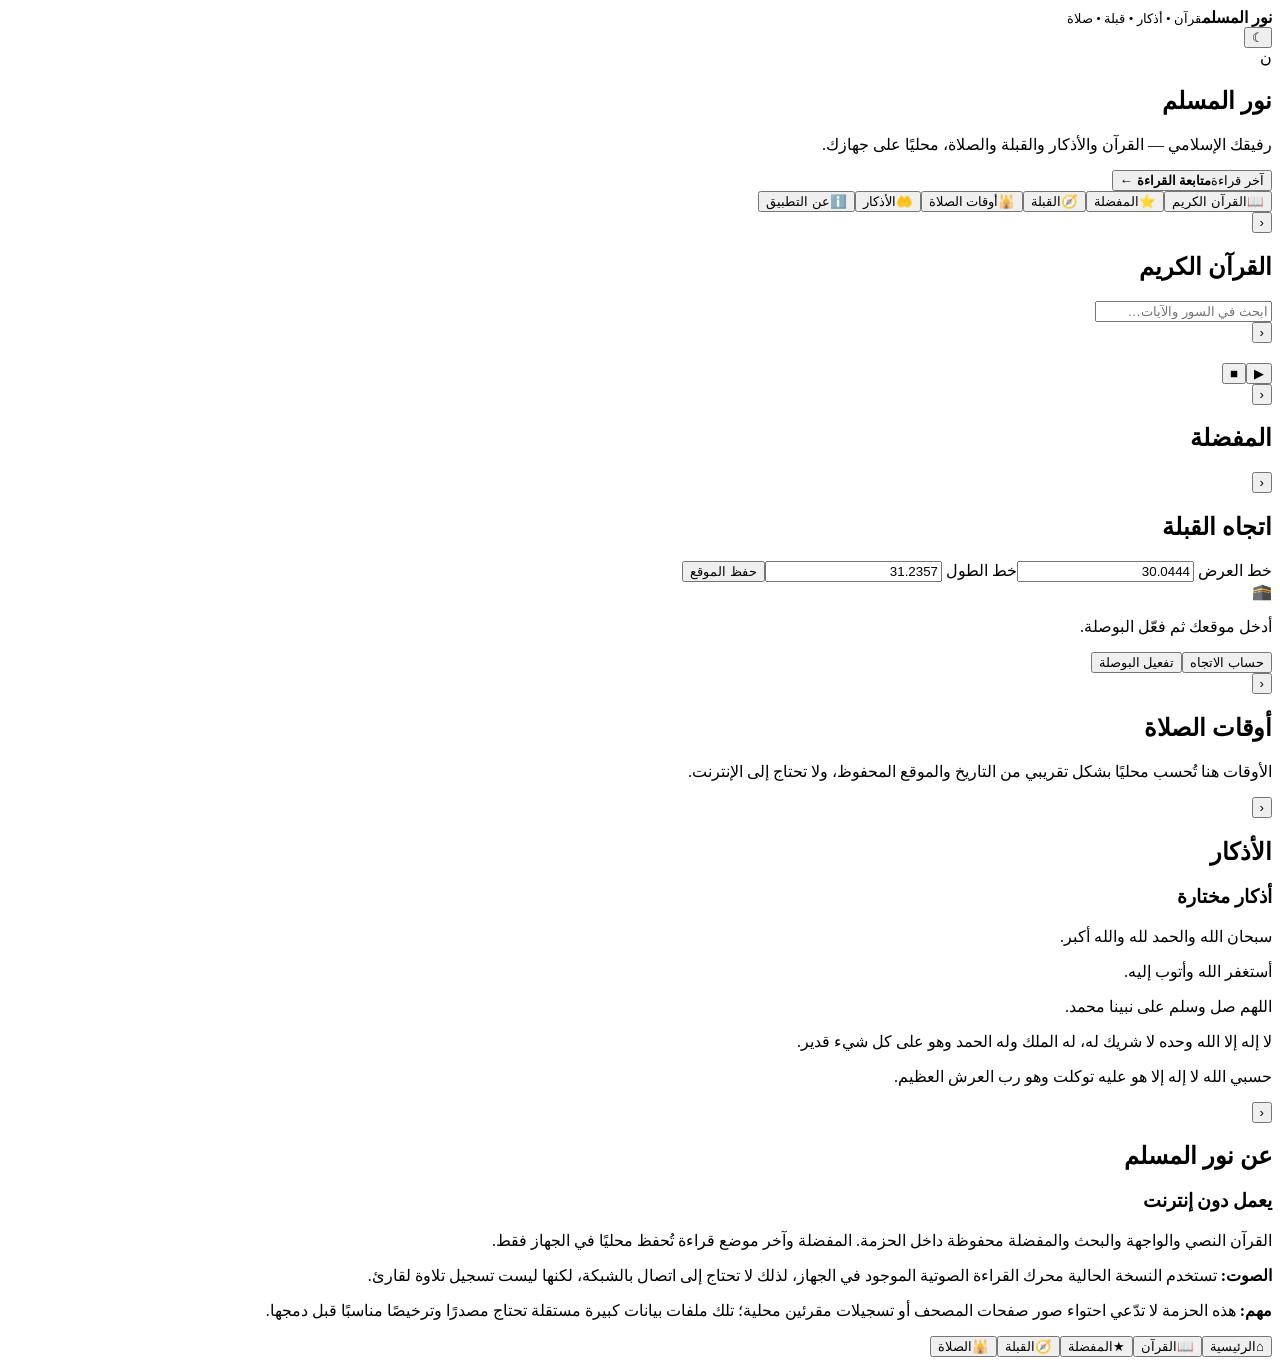
==== commit 74f40e10: "Add files via upload" ====
--- a/index.html
+++ b/index.html
@@ -1,8253 +1,10 @@
-<!DOCTYPE html>
-<html lang="ar" dir="rtl">
-<head>
-<meta charset="UTF-8">
-<meta name="viewport" content="width=device-width,initial-scale=1,maximum-scale=1,user-scalable=no">
-<meta name="theme-color" content="#063f3b">
-<meta name="mobile-web-app-capable" content="yes">
-<meta name="apple-mobile-web-app-capable" content="yes">
-<meta name="apple-mobile-web-app-status-bar-style" content="black-translucent">
-<meta name="apple-mobile-web-app-title" content="نور المسلم">
-
-<title>نور المسلم</title>
-
-<link rel="manifest" href="./manifest.json">
-<link rel="icon" href="./icon.svg">
-<link rel="apple-touch-icon" href="./icon-192-1.png">
-
-<link rel="preconnect" href="https://fonts.googleapis.com">
-<link rel="preconnect" href="https://fonts.gstatic.com" crossorigin>
-<link href="https://fonts.googleapis.com/css2?family=Cairo:wght@400;500;600;700;800&display=swap" rel="stylesheet">
-
-<style>
-:root{
---primary:#087b70;
---dark:#063f3b;
---light:#149b8c;
---gold:#c9a227;
---gold2:#e2c55c;
---bg:#f4f7f6;
---card:#fff;
---text:#18322e;
---muted:#71817e;
---border:#e4ebe8;
---danger:#c94b4b;
---success:#31865e;
---shadow:0 5px 20px rgba(0,60,50,.08);
---radius:18px
-}
-
-*{
-box-sizing:border-box;
--webkit-tap-highlight-color:transparent
-}
-
-html{
-scroll-behavior:smooth
-}
-
-body{
-margin:0;
-padding:0;
-background:var(--bg);
-color:var(--text);
-font-family:"Cairo",Arial,sans-serif;
-min-height:100vh;
-overflow-x:hidden
-}
-
-button,input,textarea,select{
-font-family:inherit
-}
-
-button{
-border:0;
-cursor:pointer
-}
-
-a{
-color:inherit;
-text-decoration:none
-}
-
-.app{
-width:100%;
-max-width:700px;
-margin:auto;
-min-height:100vh;
-position:relative;
-background:var(--bg)
-}
-
-.screen{
-display:none;
-min-height:100vh;
-padding-bottom:90px
-}
-
-.screen.active{
-display:block
-}
-
-.container{
-width:100%;
-padding:14px 16px
-}
-
-/* HEADER */
-
-.top-header{
-position:relative;
-padding:22px 18px 18px;
-background:
-radial-gradient(circle at top left,rgba(226,197,92,.18),transparent 35%),
-linear-gradient(135deg,var(--dark),var(--primary));
-color:#fff;
-border-radius:0 0 28px 28px;
-box-shadow:0 5px 22px rgba(0,60,50,.18);
-overflow:hidden
-}
-
-.top-header:before{
-content:"";
-position:absolute;
-width:150px;
-height:150px;
-border:1px solid rgba(255,255,255,.08);
-border-radius:50%;
-top:-80px;
-left:-45px
-}
-
-.top-header:after{
-content:"";
-position:absolute;
-width:190px;
-height:190px;
-border:1px solid rgba(226,197,92,.1);
-border-radius:50%;
-bottom:-135px;
-right:-60px
-}
-
-.header-row{
-position:relative;
-z-index:2;
-display:flex;
-align-items:center;
-justify-content:space-between;
-gap:10px
-}
-
-.header-text{
-flex:1
-}
-
-.app-name{
-font-size:25px;
-font-weight:800;
-line-height:1.2
-}
-
-.app-subtitle{
-margin-top:3px;
-font-size:12px;
-color:rgba(255,255,255,.75)
-}
-
-.header-actions{
-display:flex;
-gap:8px
-}
-
-.header-button{
-width:42px;
-height:42px;
-display:flex;
-align-items:center;
-justify-content:center;
-border-radius:14px;
-color:#fff;
-background:rgba(255,255,255,.12);
-border:1px solid rgba(255,255,255,.12);
-font-size:20px
-}
-
-.header-button:active{
-transform:scale(.95)
-}
-
-/* DATE */
-
-.date-card{
-position:relative;
-z-index:3;
-margin:-5px 16px 0;
-padding:12px 16px;
-background:var(--card);
-border:1px solid var(--border);
-border-radius:16px;
-box-shadow:var(--shadow);
-display:flex;
-justify-content:space-between;
-align-items:center;
-gap:10px
-}
-
-.date-main{
-font-size:13px;
-font-weight:700
-}
-
-.date-hijri{
-color:var(--primary);
-font-size:12px;
-margin-top:2px
-}
-
-.date-day{
-min-width:45px;
-height:45px;
-border-radius:14px;
-background:rgba(8,123,112,.08);
-color:var(--primary);
-display:flex;
-align-items:center;
-justify-content:center;
-font-size:18px;
-font-weight:800
-}
-
-/* TITLES */
-
-.section-title{
-display:flex;
-justify-content:space-between;
-align-items:center;
-margin:20px 2px 10px
-}
-
-.section-title h2,
-.section-title h3{
-margin:0;
-font-size:17px;
-font-weight:800
-}
-
-.section-title span{
-font-size:11px;
-color:var(--muted)
-}
-
-/* PRAYER */
-
-.prayer-card{
-margin-top:15px;
-padding:18px;
-background:
-radial-gradient(circle at 100% 0,rgba(226,197,92,.15),transparent 35%),
-linear-gradient(135deg,var(--dark),var(--primary));
-color:#fff;
-border-radius:22px;
-box-shadow:0 8px 25px rgba(0,65,55,.18);
-position:relative;
-overflow:hidden
-}
-
-.prayer-card:after{
-content:"☪";
-position:absolute;
-left:-12px;
-bottom:-32px;
-font-size:115px;
-color:rgba(255,255,255,.035);
-transform:rotate(-15deg)
-}
-
-.prayer-top{
-display:flex;
-justify-content:space-between;
-align-items:flex-start;
-position:relative;
-z-index:2
-}
-
-.prayer-label{
-font-size:12px;
-color:rgba(255,255,255,.72)
-}
-
-.next-prayer{
-font-size:22px;
-font-weight:800;
-margin-top:2px
-}
-
-.next-prayer-time{
-font-size:13px;
-color:var(--gold2);
-margin-top:2px
-}
-
-.location-label{
-font-size:11px;
-color:rgba(255,255,255,.65);
-text-align:left
-}
-
-.prayer-times{
-display:grid;
-grid-template-columns:repeat(5,1fr);
-gap:7px;
-margin-top:18px;
-position:relative;
-z-index:2
-}
-
-.prayer-item{
-text-align:center;
-padding:9px 3px;
-border-radius:13px;
-background:rgba(255,255,255,.08);
-border:1px solid rgba(255,255,255,.07)
-}
-
-.prayer-item.active{
-background:rgba(226,197,92,.16);
-border-color:rgba(226,197,92,.35)
-}
-
-.prayer-icon{
-font-size:14px;
-margin-bottom:2px
-}
-
-.prayer-name{
-font-size:10px;
-color:rgba(255,255,255,.72)
-}
-
-.prayer-time{
-font-size:11px;
-font-weight:700;
-margin-top:2px
-}
-
-/* QUICK */
-
-.quick-grid{
-display:grid;
-grid-template-columns:repeat(2,1fr);
-gap:10px
-}
-
-.quick-card{
-background:var(--card);
-border:1px solid var(--border);
-border-radius:17px;
-padding:15px;
-box-shadow:var(--shadow);
-display:flex;
-align-items:center;
-gap:12px;
-min-height:76px;
-transition:.15s
-}
-
-.quick-card:active{
-transform:scale(.98)
-}
-
-.quick-icon{
-width:46px;
-height:46px;
-flex-shrink:0;
-display:flex;
-align-items:center;
-justify-content:center;
-border-radius:14px;
-background:rgba(8,123,112,.09);
-color:var(--primary);
-font-size:23px
-}
-
-.quick-card:nth-child(2) .quick-icon{
-color:var(--gold);
-background:rgba(201,162,39,.1)
-}
-
-.quick-card:nth-child(3) .quick-icon{
-color:#7a5cbd;
-background:rgba(122,92,189,.1)
-}
-
-.quick-card:nth-child(4) .quick-icon{
-color:#4c82aa;
-background:rgba(76,130,170,.1)
-}
-
-.quick-text{
-min-width:0
-}
-
-.quick-text strong{
-display:block;
-font-size:13px;
-font-weight:800
-}
-
-.quick-text small{
-display:block;
-color:var(--muted);
-font-size:10px;
-margin-top:2px
-}
-
-/* QURAN HOME */
-
-.home-quran-card{
-background:var(--card);
-border:1px solid var(--border);
-border-radius:20px;
-padding:17px;
-box-shadow:var(--shadow)
-}
-
-.quran-card-head{
-display:flex;
-align-items:center;
-justify-content:space-between;
-gap:10px
-}
-
-.quran-card-head .title{
-display:flex;
-align-items:center;
-gap:10px
-}
-
-.quran-symbol{
-width:42px;
-height:42px;
-border-radius:13px;
-display:flex;
-align-items:center;
-justify-content:center;
-background:rgba(8,123,112,.09);
-color:var(--primary);
-font-size:21px
-}
-
-.quran-card-head strong{
-display:block;
-font-size:14px
-}
-
-.quran-card-head small{
-display:block;
-color:var(--muted);
-font-size:10px;
-margin-top:2px
-}
-
-.text-button{
-color:var(--primary);
-background:transparent;
-font-size:11px;
-font-weight:700
-}
-
-.last-read{
-margin-top:13px;
-padding:13px;
-border-radius:15px;
-background:linear-gradient(135deg,rgba(8,123,112,.06),rgba(201,162,39,.05));
-border:1px solid rgba(8,123,112,.08);
-display:flex;
-justify-content:space-between;
-align-items:center;
-gap:10px
-}
-
-.last-read-info h3{
-margin:0;
-font-size:14px
-}
-
-.last-read-info small{
-display:block;
-color:var(--muted);
-font-size:10px;
-margin-top:3px
-}
-
-.continue-button{
-min-width:42px;
-height:42px;
-border-radius:13px;
-background:var(--primary);
-color:#fff;
-font-size:18px
-}
-
-/* DHIKR */
-
-.dhikr-card{
-background:var(--card);
-border:1px solid var(--border);
-border-radius:20px;
-padding:17px;
-box-shadow:var(--shadow)
-}
-
-.dhikr-text{
-text-align:center;
-font-size:18px;
-line-height:2;
-font-weight:700;
-color:var(--dark);
-padding:8px 5px
-}
-
-.dhikr-footer{
-display:flex;
-justify-content:space-between;
-align-items:center;
-margin-top:8px
-}
-
-.dhikr-counter{
-font-size:11px;
-color:var(--muted)
-}
-
-.dhikr-go{
-color:var(--primary);
-background:rgba(8,123,112,.08);
-border-radius:10px;
-padding:7px 11px;
-font-size:11px;
-font-weight:700
-}
-
-/* SCREEN HEADER */
-
-.screen-header{
-position:sticky;
-top:0;
-z-index:20;
-min-height:67px;
-padding:12px 16px;
-background:rgba(244,247,246,.94);
-backdrop-filter:blur(12px);
-border-bottom:1px solid var(--border);
-display:flex;
-align-items:center;
-gap:12px
-}
-
-.back-button{
-width:42px;
-height:42px;
-border-radius:13px;
-background:var(--card);
-color:var(--dark);
-border:1px solid var(--border);
-font-size:20px;
-flex-shrink:0
-}
-
-.screen-header-text{
-min-width:0;
-flex:1
-}
-
-.screen-header-text h1{
-margin:0;
-font-size:18px;
-font-weight:800
-}
-
-.screen-header-text small{
-display:block;
-color:var(--muted);
-font-size:10px;
-margin-top:1px
-}
-
-/* SEARCH */
-
-.search-box{
-display:flex;
-align-items:center;
-gap:8px;
-background:var(--card);
-border:1px solid var(--border);
-border-radius:15px;
-padding:0 12px;
-height:48px;
-box-shadow:var(--shadow)
-}
-
-.search-box span{
-color:var(--muted);
-font-size:18px
-}
-
-.search-box input{
-border:0;
-outline:0;
-background:transparent;
-flex:1;
-min-width:0;
-color:var(--text);
-font-size:13px
-}
-
-.search-box input::placeholder{
-color:#9aa8a5
-}
-
-/* RESPONSIVE */
-
-@media(max-width:360px){
-.container{
-padding-left:12px;
-padding-right:12px
-}
-
-.top-header{
-padding-left:14px;
-padding-right:14px
-}
-
-.prayer-times{
-gap:4px
-}
-
-.prayer-item{
-padding-left:1px;
-padding-right:1px
-}
-
-.prayer-name,
-.prayer-time{
-font-size:9px
-}
-
-.quick-card{
-padding:11px
-}
-
-.quick-icon{
-width:40px;
-height:40px
-}
-}
-
-@media(min-width:701px){
-body{
-background:#dfe9e6
-}
-
-.app{
-box-shadow:0 0 35px rgba(0,50,40,.08)
-}
-}
-</style>
-</head>
-
-<body>
-
-<div class="app">
-
-<!-- ================= الرئيسية ================= -->
-
-<section class="screen active" id="homeScreen">
-
-<header class="top-header">
-
-<div class="header-row">
-
-<div class="header-text">
-
-<div class="app-name">
-نور المسلم
-</div>
-
-<div class="app-subtitle">
-رفيقك في طريق الخير
-</div>
-
-</div>
-
-<div class="header-actions">
-
-<button
-class="header-button"
-type="button"
-onclick="openSearch()"
-aria-label="بحث">
-🔍
-</button>
-
-<button
-class="header-button"
-type="button"
-onclick="openScreen('settingsScreen')"
-aria-label="الإعدادات">
-⚙️
-</button>
-
-</div>
-
-</div>
-
-</header>
-
-<div class="date-card">
-
-<div>
-
-<div class="date-main" id="gregorianDate">
-اليوم
-</div>
-
-<div class="date-hijri" id="hijriDate">
-التاريخ الهجري
-</div>
-
-</div>
-
-<div class="date-day" id="dateDay">
---
-</div>
-
-</div>
-
-<div class="container">
-
-<!-- مواقيت الصلاة -->
-
-<div class="prayer-card">
-
-<div class="prayer-top">
-
-<div>
-
-<div class="prayer-label">
-الصلاة القادمة
-</div>
-
-<div class="next-prayer" id="nextPrayerName">
-الفجر
-</div>
-
-<div class="next-prayer-time" id="nextPrayerTime">
---:--
-</div>
-
-</div>
-
-<div class="location-label">
-📍 <span id="locationName">موقعك</span>
-</div>
-
-</div>
-
-<div class="prayer-times">
-
-<div class="prayer-item" id="homePrayerFajr">
-
-<div class="prayer-icon">🌙</div>
-
-<div class="prayer-name">
-الفجر
-</div>
-
-<div class="prayer-time" id="fajrTime">
---:--
-</div>
-
-</div>
-
-<div class="prayer-item" id="homePrayerDhuhr">
-
-<div class="prayer-icon">☀️</div>
-
-<div class="prayer-name">
-الظهر
-</div>
-
-<div class="prayer-time" id="dhuhrTime">
---:--
-</div>
-
-</div>
-
-<div class="prayer-item" id="homePrayerAsr">
-
-<div class="prayer-icon">🌤️</div>
-
-<div class="prayer-name">
-العصر
-</div>
-
-<div class="prayer-time" id="asrTime">
---:--
-</div>
-
-</div>
-
-<div class="prayer-item" id="homePrayerMaghrib">
-
-<div class="prayer-icon">🌇</div>
-
-<div class="prayer-name">
-المغرب
-</div>
-
-<div class="prayer-time" id="maghribTime">
---:--
-</div>
-
-</div>
-
-<div class="prayer-item" id="homePrayerIsha">
-
-<div class="prayer-icon">🌙</div>
-
-<div class="prayer-name">
-العشاء
-</div>
-
-<div class="prayer-time" id="ishaTime">
---:--
-</div>
-
-</div>
-
-</div>
-
-</div>
-
-<!-- الوصول السريع -->
-
-<div class="section-title">
-
-<h2>
-الوصول السريع
-</h2>
-
-<span>
-أهم الأدوات
-</span>
-
-</div>
-
-<div class="quick-grid">
-
-<button
-class="quick-card"
-type="button"
-onclick="openScreen('quranScreen')">
-
-<div class="quick-icon">
-📖
-</div>
-
-<div class="quick-text">
-
-<strong>
-القرآن الكريم
-</strong>
-
-<small>
-قراءة القرآن الكريم
-</small>
-
-</div>
-
-</button>
-
-<button
-class="quick-card"
-type="button"
-onclick="openScreen('adhkarScreen')">
-
-<div class="quick-icon">
-🤲
-</div>
-
-<div class="quick-text">
-
-<strong>
-الأذكار والأدعية
-</strong>
-
-<small>
-أذكار الصباح والمساء
-</small>
-
-</div>
-
-</button>
-
-<button
-class="quick-card"
-type="button"
-onclick="openScreen('tasbeehScreen')">
-
-<div class="quick-icon">
-📿
-</div>
-
-<div class="quick-text">
-
-<strong>
-السبحة الإلكترونية
-</strong>
-
-<small>
-سبّح واذكر الله
-</small>
-
-</div>
-
-</button>
-
-<button
-class="quick-card"
-type="button"
-onclick="openScreen('qiblaScreen')">
-
-<div class="quick-icon">
-🧭
-</div>
-
-<div class="quick-text">
-
-<strong>
-القبلة
-</strong>
-
-<small>
-تحديد اتجاه القبلة
-</small>
-
-</div>
-
-</button>
-
-</div>
-
-<!-- آخر قراءة -->
-
-<div class="section-title">
-
-<h2>
-القرآن الكريم
-</h2>
-
-<button
-class="text-button"
-type="button"
-onclick="openScreen('quranScreen')">
-عرض القرآن
-</button>
-
-</div>
-
-<div class="home-quran-card">
-
-<div class="quran-card-head">
-
-<div class="title">
-
-<div class="quran-symbol">
-📖
-</div>
-
-<div>
-
-<strong>
-آخر قراءة
-</strong>
-
-<small>
-تابع من حيث توقفت
-</small>
-
-</div>
-
-</div>
-
-<span style="font-size:18px;color:var(--gold)">
-۞
-</span>
-
-</div>
-
-<div class="last-read">
-
-<div class="last-read-info">
-
-<h3 id="lastSurahName">
-سورة الفاتحة
-</h3>
-
-<small id="lastSurahAyah">
-الآية 1
-</small>
-
-</div>
-
-<button
-class="continue-button"
-type="button"
-onclick="continueReading()">
-←
-</button>
-
-</div>
-
-</div>
-
-<!-- ذكر اليوم -->
-
-<div class="section-title">
-
-<h2>
-ذكر اليوم
-</h2>
-
-<span>
-اذكر الله
-</span>
-
-</div>
-
-<div class="dhikr-card">
-
-<div class="dhikr-text" id="homeDhikr">
-سُبْحَانَ اللَّهِ وَبِحَمْدِهِ
-</div>
-
-<div class="dhikr-footer">
-
-<div class="dhikr-counter">
-كررها وأكثر من ذكر الله
-</div>
-
-<button
-class="dhikr-go"
-type="button"
-onclick="openScreen('adhkarScreen')">
-المزيد
-</button>
-
-</div>
-
-</div>
-
-</div>
-
-</section>
-<!-- ================= القرآن الكريم ================= -->
-
-<section class="screen" id="quranScreen">
-
-  <div class="screen-header">
-
-    <button
-      class="back-button"
-      type="button"
-      onclick="openScreen('homeScreen')">
-      →
-    </button>
-
-    <div class="screen-header-text">
-      <h1>القرآن الكريم</h1>
-      <small>كتاب الله بين يديك</small>
-    </div>
-
-  </div>
-
-  <div class="container">
-
-    <div class="search-box">
-
-      <span>🔍</span>
-
-      <input
-        type="search"
-        id="quranSearch"
-        placeholder="ابحث عن سورة..."
-        oninput="searchQuran(this.value)">
-
-    </div>
-
-    <div class="section-title">
-      <h2>سور القرآن الكريم</h2>
-      <span id="quranCount">114 سورة</span>
-    </div>
-
-    <div class="surah-list" id="surahList">
-
-      <div class="loading" id="quranLoading">
-        <div class="spinner"></div>
-        جاري تحميل القرآن الكريم...
-      </div>
-
-    </div>
-
-  </div>
-
-</section>
-
-
-<!-- ================= قارئ القرآن ================= -->
-
-<section class="screen" id="readerScreen">
-
-  <div class="screen-header">
-
-    <button
-      class="back-button"
-      type="button"
-      onclick="openScreen('quranScreen')">
-      →
-    </button>
-
-    <div class="screen-header-text">
-      <h1 id="readerHeaderTitle">القرآن الكريم</h1>
-      <small>قراءة وتدبر</small>
-    </div>
-
-    <button
-      class="header-button"
-      type="button"
-      onclick="toggleReaderFavorite()">
-      ♡
-    </button>
-
-  </div>
-
-  <div class="reader">
-
-    <div class="reader-head">
-
-      <h2 id="readerSurahName">
-        سورة الفاتحة
-      </h2>
-
-      <small id="readerSurahInfo">
-        7 آيات • مكية
-      </small>
-
-    </div>
-
-    <div class="bismillah" id="bismillah">
-      بِسْمِ اللَّهِ الرَّحْمَنِ الرَّحِيمِ
-    </div>
-
-    <div class="ayah-list" id="ayahList">
-
-      <div class="loading">
-        <div class="spinner"></div>
-        جاري تحميل السورة...
-      </div>
-
-    </div>
-
-  </div>
-
-</section>
-
-
-<!-- ================= الأذكار والأدعية ================= -->
-
-<section class="screen" id="adhkarScreen">
-
-  <div class="screen-header">
-
-    <button
-      class="back-button"
-      type="button"
-      onclick="openScreen('homeScreen')">
-      →
-    </button>
-
-    <div class="screen-header-text">
-
-      <h1>الأذكار والأدعية</h1>
-
-      <small>
-        اذكر الله في كل وقت
-      </small>
-
-    </div>
-
-  </div>
-
-  <div class="container">
-
-    <div class="category-grid">
-
-      <button
-        class="category-card"
-        type="button"
-        onclick="showDhikrCategory('morning')">
-
-        <div class="icon">🌅</div>
-
-        <strong>
-          أذكار الصباح
-        </strong>
-
-        <small>
-          حصن يومك بذكر الله
-        </small>
-
-      </button>
-
-      <button
-        class="category-card"
-        type="button"
-        onclick="showDhikrCategory('evening')">
-
-        <div class="icon">🌙</div>
-
-        <strong>
-          أذكار المساء
-        </strong>
-
-        <small>
-          اختم يومك بذكر الله
-        </small>
-
-      </button>
-
-      <button
-        class="category-card"
-        type="button"
-        onclick="showDhikrCategory('prayer')">
-
-        <div class="icon">🕌</div>
-
-        <strong>
-          أذكار الصلاة
-        </strong>
-
-        <small>
-          بعد الصلوات المفروضة
-        </small>
-
-      </button>
-
-      <button
-        class="category-card"
-        type="button"
-        onclick="showDhikrCategory('sleep')">
-
-        <div class="icon">🌃</div>
-
-        <strong>
-          أذكار النوم
-        </strong>
-
-        <small>
-          قبل النوم
-        </small>
-
-      </button>
-
-      <button
-        class="category-card"
-        type="button"
-        onclick="showDhikrCategory('wake')">
-
-        <div class="icon">☀️</div>
-
-        <strong>
-          أذكار الاستيقاظ
-        </strong>
-
-        <small>
-          عند الاستيقاظ
-        </small>
-
-      </button>
-
-      <button
-        class="category-card"
-        type="button"
-        onclick="showDhikrCategory('general')">
-
-        <div class="icon">🤲</div>
-
-        <strong>
-          أدعية متنوعة
-        </strong>
-
-        <small>
-          أدعية من القرآن والسنة
-        </small>
-
-      </button>
-
-    </div>
-
-    <div class="section-title">
-
-      <h2 id="dhikrCategoryTitle">
-        أذكار الصباح
-      </h2>
-
-      <span id="dhikrCategoryCount">
-        أذكار
-      </span>
-
-    </div>
-
-    <div
-      class="dhikr-list"
-      id="dhikrList">
-
-      <!-- يتم عرض الأذكار هنا بواسطة JavaScript -->
-
-    </div>
-
-  </div>
-
-</section>
-
-
-<!-- ================= السبحة الإلكترونية ================= -->
-
-<section class="screen" id="tasbeehScreen">
-
-  <div class="screen-header">
-
-    <button
-      class="back-button"
-      type="button"
-      onclick="openScreen('homeScreen')">
-      →
-    </button>
-
-    <div class="screen-header-text">
-
-      <h1>السبحة الإلكترونية</h1>
-
-      <small>
-        سبح واذكر الله
-      </small>
-
-    </div>
-
-  </div>
-
-  <div class="tasbeeh-wrap">
-
-    <div class="tasbeeh-card">
-
-      <div class="tasbeeh-title">
-        التسبيح الحالي
-      </div>
-
-      <div
-        class="tasbeeh-count"
-        id="tasbeehCount">
-        0
-      </div>
-
-      <button
-        class="tasbeeh-button"
-        type="button"
-        onclick="increaseTasbeeh()">
-
-        سبحان الله
-
-      </button>
-
-      <div class="tasbeeh-actions">
-
-        <button
-          class="small-action"
-          type="button"
-          onclick="resetTasbeeh()">
-          إعادة
-        </button>
-
-        <button
-          class="small-action"
-          type="button"
-          onclick="changeTasbeehText()">
-          تغيير الذكر
-        </button>
-
-      </div>
-
-    </div>
-
-    <div class="section-title">
-      <h2>أذكار التسبيح</h2>
-    </div>
-
-    <div class="quick-grid">
-
-      <button
-        class="quick-card"
-        type="button"
-        onclick="setTasbeehText('سبحان الله')">
-
-        <div class="quick-icon">
-          🌿
-        </div>
-
-        <div class="quick-text">
-
-          <strong>
-            سبحان الله
-          </strong>
-
-          <small>
-            اختر هذا الذكر
-          </small>
-
-        </div>
-
-      </button>
-
-      <button
-        class="quick-card"
-        type="button"
-        onclick="setTasbeehText('الحمد لله')">
-
-        <div class="quick-icon">
-          🤍
-        </div>
-
-        <div class="quick-text">
-
-          <strong>
-            الحمد لله
-          </strong>
-
-          <small>
-            اختر هذا الذكر
-          </small>
-
-        </div>
-
-      </button>
-
-      <button
-        class="quick-card"
-        type="button"
-        onclick="setTasbeehText('الله أكبر')">
-
-        <div class="quick-icon">
-          ✨
-        </div>
-
-        <div class="quick-text">
-
-          <strong>
-            الله أكبر
-          </strong>
-
-          <small>
-            اختر هذا الذكر
-          </small>
-
-        </div>
-
-      </button>
-
-      <button
-        class="quick-card"
-        type="button"
-        onclick="setTasbeehText('لا إله إلا الله')">
-
-        <div class="quick-icon">
-          ☪️
-        </div>
-
-        <div class="quick-text">
-
-          <strong>
-            لا إله إلا الله
-          </strong>
-
-          <small>
-            اختر هذا الذكر
-          </small>
-
-        </div>
-
-      </button>
-
-    </div>
-
-  </div>
-
-</section>
-
-
-<!-- ================= القبلة ================= -->
-
-<section class="screen" id="qiblaScreen">
-
-  <div class="screen-header">
-
-    <button
-      class="back-button"
-      type="button"
-      onclick="openScreen('homeScreen')">
-      →
-    </button>
-
-    <div class="screen-header-text">
-
-      <h1>القبلة</h1>
-
-      <small>
-        اتجاه الكعبة المشرفة
-      </small>
-
-    </div>
-
-  </div>
-
-  <div class="container">
-
-    <div class="qibla-card">
-
-      <div class="qibla-compass">
-
-        <div class="compass-ring"></div>
-
-        <div
-          class="compass-arrow"
-          id="compassArrow">
-        </div>
-
-        <div class="kaaba">
-          🕋
-        </div>
-
-      </div>
-
-      <div
-        class="qibla-degree"
-        id="qiblaDegree">
-        --°
-      </div>
-
-      <div class="qibla-note">
-        وجّه هاتفك حسب السهم لمعرفة اتجاه القبلة.
-        قد تحتاج إلى معايرة بوصلة الهاتف.
-      </div>
-
-      <button
-        class="admin-button"
-        type="button"
-        style="margin-top:15px"
-        onclick="startQibla()">
-        تحديد اتجاه القبلة
-      </button>
-
-    </div>
-
-    <div class="section-title">
-      <h2>معلومات القبلة</h2>
-    </div>
-
-    <div class="settings-card">
-
-      <div class="setting-row">
-
-        <div class="setting-icon">
-          🧭
-        </div>
-
-        <div class="setting-content">
-
-          <b>
-            اتجاه القبلة
-          </b>
-
-          <small id="qiblaInfo">
-            سيتم حساب الاتجاه بناءً على موقعك
-          </small>
-
-        </div>
-
-      </div>
-
-      <div class="setting-row">
-
-        <div class="setting-icon">
-          📍
-        </div>
-
-        <div class="setting-content">
-
-          <b>
-            الموقع
-          </b>
-
-          <small id="qiblaLocation">
-            لم يتم تحديد الموقع بعد
-          </small>
-
-        </div>
-
-      </div>
-
-    </div>
-
-  </div>
-
-</section>
-
-
-<!-- ================= مواقيت الصلاة ================= -->
-
-<section class="screen" id="prayerScreen">
-
-  <div class="screen-header">
-
-    <button
-      class="back-button"
-      type="button"
-      onclick="openScreen('homeScreen')">
-      →
-    </button>
-
-    <div class="screen-header-text">
-
-      <h1>مواقيت الصلاة</h1>
-
-      <small>
-        مواقيت اليوم
-      </small>
-
-    </div>
-
-    <button
-      class="header-button"
-      type="button"
-      onclick="refreshPrayerTimes()">
-      ↻
-    </button>
-
-  </div>
-
-  <div class="container">
-
-    <div class="prayer-card">
-
-      <div class="prayer-top">
-
-        <div>
-
-          <div class="prayer-label">
-            الصلاة القادمة
-          </div>
-
-          <div
-            class="next-prayer"
-            id="screenNextPrayer">
-            الفجر
-          </div>
-
-          <div
-            class="next-prayer-time"
-            id="screenNextPrayerTime">
-            --:--
-          </div>
-
-        </div>
-
-        <div class="location-label">
-          📍
-          <span id="prayerLocation">
-            موقعك
-          </span>
-        </div>
-
-      </div>
-
-    </div>
-
-    <div class="section-title">
-
-      <h2>
-        مواقيت اليوم
-      </h2>
-
-      <span id="prayerDate">
-        اليوم
-      </span>
-
-    </div>
-
-    <div class="prayer-screen-card">
-
-      <div
-        class="prayer-row"
-        id="screenFajrRow">
-
-        <div class="prayer-row-icon">
-          🌙
-        </div>
-
-        <div class="prayer-row-info">
-
-          <strong>
-            الفجر
-          </strong>
-
-          <small>
-            صلاة الفجر
-          </small>
-
-        </div>
-
-        <div
-          class="prayer-row-time"
-          id="screenFajr">
-          --:--
-        </div>
-
-      </div>
-
-      <div
-        class="prayer-row"
-        id="screenDhuhrRow">
-
-        <div class="prayer-row-icon">
-          ☀️
-        </div>
-
-        <div class="prayer-row-info">
-
-          <strong>
-            الظهر
-          </strong>
-
-          <small>
-            صلاة الظهر
-          </small>
-
-        </div>
-
-        <div
-          class="prayer-row-time"
-          id="screenDhuhr">
-          --:--
-        </div>
-
-      </div>
-
-      <div
-        class="prayer-row"
-        id="screenAsrRow">
-
-        <div class="prayer-row-icon">
-          🌤️
-        </div>
-
-        <div class="prayer-row-info">
-
-          <strong>
-            العصر
-          </strong>
-
-          <small>
-            صلاة العصر
-          </small>
-
-        </div>
-
-        <div
-          class="prayer-row-time"
-          id="screenAsr">
-          --:--
-        </div>
-
-      </div>
-
-      <div
-        class="prayer-row"
-        id="screenMaghribRow">
-
-        <div class="prayer-row-icon">
-          🌇
-        </div>
-
-        <div class="prayer-row-info">
-
-          <strong>
-            المغرب
-          </strong>
-
-          <small>
-            صلاة المغرب
-          </small>
-
-        </div>
-
-        <div
-          class="prayer-row-time"
-          id="screenMaghrib">
-          --:--
-        </div>
-
-      </div>
-
-      <div
-        class="prayer-row"
-        id="screenIshaRow">
-
-        <div class="prayer-row-icon">
-          🌙
-        </div>
-
-        <div class="prayer-row-info">
-
-          <strong>
-            العشاء
-          </strong>
-
-          <small>
-            صلاة العشاء
-          </small>
-
-        </div>
-
-        <div
-          class="prayer-row-time"
-          id="screenIsha">
-          --:--
-        </div>
-
-      </div>
-
-    </div>
-
-    <div class="section-title">
-      <h2>تنبيهات الصلاة</h2>
-    </div>
-
-    <div class="settings-card">
-
-      <div class="setting-row">
-
-        <div class="setting-icon">
-          🔔
-        </div>
-
-        <div class="setting-content">
-
-          <b>
-            تنبيهات مواقيت الصلاة
-          </b>
-
-          <small>
-            تفعيل التنبيهات داخل التطبيق
-          </small>
-
-        </div>
-
-        <button
-          class="toggle"
-          id="prayerNotificationToggle"
-          type="button"
-          onclick="toggleSetting('prayerNotifications')">
-        </button>
-
-      </div>
-
-    </div>
-
-  </div>
-
-  </section>
-  <!-- ================= التقويم الهجري والمناسبات ================= -->
-
-<section class="screen" id="calendarScreen">
-
-  <div class="screen-header">
-    <button class="back-button" type="button" onclick="openScreen('homeScreen')">→</button>
-
-    <div class="screen-title">
-      <h2>التقويم الهجري</h2>
-      <span>التاريخ والمناسبات الإسلامية</span>
-    </div>
-  </div>
-
-  <div class="content-container">
-
-    <div class="calendar-card">
-      <div class="calendar-icon">🌙</div>
-
-      <div class="calendar-main">
-        <div class="calendar-label">التاريخ الهجري اليوم</div>
-        <div class="calendar-hijri" id="calendarHijriDate">
-          جاري التحميل...
-        </div>
-        <div class="calendar-gregorian" id="calendarGregorianDate">
-          جاري التحميل...
-        </div>
-      </div>
-    </div>
-
-    <div class="section-title">
-      <h3>المناسبات الإسلامية</h3>
-      <span>أهم الأيام والمناسبات</span>
-    </div>
-
-    <div class="occasion-list" id="occasionList">
-
-      <div class="occasion-card">
-        <div class="occasion-icon">🌙</div>
-        <div class="occasion-content">
-          <b>رأس السنة الهجرية</b>
-          <span>1 محرم</span>
-        </div>
-      </div>
-
-      <div class="occasion-card">
-        <div class="occasion-icon">🕌</div>
-        <div class="occasion-content">
-          <b>عاشوراء</b>
-          <span>10 محرم</span>
-        </div>
-      </div>
-
-      <div class="occasion-card">
-        <div class="occasion-icon">✨</div>
-        <div class="occasion-content">
-          <b>المولد النبوي الشريف</b>
-          <span>12 ربيع الأول</span>
-        </div>
-      </div>
-
-      <div class="occasion-card">
-        <div class="occasion-icon">🌙</div>
-        <div class="occasion-content">
-          <b>بداية شهر رمضان</b>
-          <span>1 رمضان</span>
-        </div>
-      </div>
-
-      <div class="occasion-card">
-        <div class="occasion-icon">📖</div>
-        <div class="occasion-content">
-          <b>ليلة القدر</b>
-          <span>في العشر الأواخر من رمضان</span>
-        </div>
-      </div>
-
-      <div class="occasion-card">
-        <div class="occasion-icon">🎉</div>
-        <div class="occasion-content">
-          <b>عيد الفطر المبارك</b>
-          <span>1 شوال</span>
-        </div>
-      </div>
-
-      <div class="occasion-card">
-        <div class="occasion-icon">🕋</div>
-        <div class="occasion-content">
-          <b>يوم عرفة</b>
-          <span>9 ذو الحجة</span>
-        </div>
-      </div>
-
-      <div class="occasion-card">
-        <div class="occasion-icon">🐑</div>
-        <div class="occasion-content">
-          <b>عيد الأضحى المبارك</b>
-          <span>10 ذو الحجة</span>
-        </div>
-      </div>
-
-    </div>
-
-  </div>
-
-</section>
-
-
-<!-- ================= القرآن والصوتيات ================= -->
-
-<section class="screen" id="audioScreen">
-
-  <div class="screen-header">
-    <button class="back-button" type="button" onclick="openScreen('homeScreen')">→</button>
-
-    <div class="screen-title">
-      <h2>القرآن والصوتيات</h2>
-      <span>استمع إلى القرآن الكريم</span>
-    </div>
-  </div>
-
-  <div class="content-container">
-
-    <div class="audio-hero">
-      <div class="audio-hero-icon">🎧</div>
-
-      <h3>الاستماع إلى القرآن الكريم</h3>
-
-      <p>
-        اختر السورة التي تريد الاستماع إليها
-      </p>
-
-      <div class="audio-player-card">
-
-        <div class="audio-surah-info">
-          <div class="audio-surah-icon">📖</div>
-
-          <div>
-            <strong id="audioSurahName">اختر سورة</strong>
-            <span id="audioSurahNumber">—</span>
-          </div>
-        </div>
-
-        <audio
-          id="quranAudio"
-          controls
-          preload="none"
-          style="width:100%;margin-top:16px"
-        ></audio>
-
-        <div class="audio-actions">
-
-          <button
-            class="primary-button"
-            type="button"
-            onclick="playSelectedAudio()"
-          >
-            ▶ تشغيل
-          </button>
-
-          <button
-            class="secondary-button"
-            type="button"
-            onclick="stopQuranAudio()"
-          >
-            ■ إيقاف
-          </button>
-
-        </div>
-
-      </div>
-    </div>
-
-
-    <div class="section-title">
-      <h3>السور</h3>
-      <span id="audioSurahCount">114 سورة</span>
-    </div>
-
-    <div class="audio-surah-list" id="audioSurahList">
-
-      <div class="loading-card">
-        <div class="loading-spinner"></div>
-        <span>جاري تحميل السور...</span>
-      </div>
-
-    </div>
-
-  </div>
-
-</section>
-
-
-<!-- ================= المفضلة والحفظ ================= -->
-
-<section class="screen" id="favoritesScreen">
-
-  <div class="screen-header">
-
-    <button
-      class="back-button"
-      type="button"
-      onclick="openScreen('homeScreen')"
-    >
-      →
-    </button>
-
-    <div class="screen-title">
-      <h2>المفضلة والحفظ</h2>
-      <span>آيات وأذكارك المحفوظة</span>
-    </div>
-
-  </div>
-
-  <div class="content-container">
-
-    <div class="favorites-tabs">
-
-      <button
-        class="favorite-tab active"
-        id="favoriteQuranTab"
-        type="button"
-        onclick="showFavoriteType('quran')"
-      >
-        📖 آيات القرآن
-      </button>
-
-      <button
-        class="favorite-tab"
-        id="favoriteDhikrTab"
-        type="button"
-        onclick="showFavoriteType('dhikr')"
-      >
-        🤲 الأذكار
-      </button>
-
-    </div>
-
-
-    <div id="favoriteQuranContent">
-
-      <div class="section-title">
-        <h3>الآيات المحفوظة</h3>
-        <span id="favoriteQuranCount">0</span>
-      </div>
-
-      <div
-        class="favorites-list"
-        id="favoriteQuranList"
-      >
-
-        <div class="empty-card">
-          <div class="empty-icon">♡</div>
-          <h3>لا توجد آيات محفوظة</h3>
-          <p>
-            يمكنك إضافة الآيات إلى المفضلة أثناء قراءة القرآن
-          </p>
-        </div>
-
-      </div>
-
-    </div>
-
-
-    <div
-      id="favoriteDhikrContent"
-      style="display:none"
-    >
-
-      <div class="section-title">
-        <h3>الأذكار المحفوظة</h3>
-        <span id="favoriteDhikrCount">0</span>
-      </div>
-
-      <div
-        class="favorites-list"
-        id="favoriteDhikrList"
-      >
-
-        <div class="empty-card">
-          <div class="empty-icon">♡</div>
-          <h3>لا توجد أذكار محفوظة</h3>
-          <p>
-            يمكنك حفظ الأذكار للرجوع إليها بسهولة
-          </p>
-        </div>
-
-      </div>
-
-    </div>
-
-  </div>
-
-</section>
-
-
-<!-- ================= الإعدادات ================= -->
-
-<section class="screen" id="settingsScreen">
-
-  <div class="screen-header">
-
-    <button
-      class="back-button"
-      type="button"
-      onclick="openScreen('homeScreen')"
-    >
-      →
-    </button>
-
-    <div class="screen-title">
-      <h2>الإعدادات</h2>
-      <span>تخصيص نور المسلم</span>
-    </div>
-
-  </div>
-
-
-  <div class="content-container">
-
-    <div class="settings-group">
-
-      <div class="settings-group-title">
-        المظهر
-      </div>
-
-
-      <div class="setting-row">
-
-        <div class="setting-icon">
-          🌙
-        </div>
-
-        <div class="setting-content">
-          <b>الوضع الليلي</b>
-          <small>
-            تفعيل المظهر الداكن للتطبيق
-          </small>
-        </div>
-
-        <button
-          class="toggle"
-          id="darkModeToggle"
-          type="button"
-          onclick="toggleSetting('darkMode')"
-        ></button>
-
-      </div>
-
-
-      <div class="setting-row">
-
-        <div class="setting-icon">
-          🔆
-        </div>
-
-        <div class="setting-content">
-          <b>المظهر الفاتح</b>
-          <small>
-            استخدام المظهر الفاتح للتطبيق
-          </small>
-        </div>
-
-        <button
-          class="toggle on"
-          id="lightModeToggle"
-          type="button"
-          onclick="setLightMode()"
-        ></button>
-
-      </div>
-
-    </div>
-
-
-    <div class="settings-group">
-
-      <div class="settings-group-title">
-        التنبيهات
-      </div>
-
-
-      <div class="setting-row">
-
-        <div class="setting-icon">
-          🕌
-        </div>
-
-        <div class="setting-content">
-          <b>تنبيهات الصلاة</b>
-          <small>
-            تنبيهك بمواعيد الصلوات
-          </small>
-        </div>
-
-        <button
-          class="toggle on"
-          id="prayerNotificationsToggle"
-          type="button"
-          onclick="toggleSetting('prayerNotifications')"
-        ></button>
-
-      </div>
-
-
-      <div class="setting-row">
-
-        <div class="setting-icon">
-          🔔
-        </div>
-
-        <div class="setting-content">
-          <b>التنبيهات العامة</b>
-          <small>
-            تفعيل التنبيهات الخاصة بالتطبيق
-          </small>
-        </div>
-
-        <button
-          class="toggle"
-          id="generalNotificationsToggle"
-          type="button"
-          onclick="toggleSetting('generalNotifications')"
-        ></button>
-
-      </div>
-
-    </div>
-
-
-    <div class="settings-group">
-
-      <div class="settings-group-title">
-        البيانات
-      </div>
-
-
-      <div class="setting-row">
-
-        <div class="setting-icon">
-          💾
-        </div>
-
-        <div class="setting-content">
-          <b>حفظ البيانات محلياً</b>
-          <small>
-            الاحتفاظ بالبيانات التي تم تحميلها
-          </small>
-        </div>
-
-        <button
-          class="toggle on"
-          id="localSaveToggle"
-          type="button"
-          onclick="toggleSetting('localSave')"
-        ></button>
-
-      </div>
-
-
-      <div
-        class="setting-action-row"
-        onclick="clearAppData()"
-      >
-
-        <div class="setting-icon">
-          🗑️
-        </div>
-
-        <div class="setting-content">
-          <b>مسح بيانات التطبيق</b>
-          <small>
-            حذف الإعدادات والمفضلة والبيانات المحلية
-          </small>
-        </div>
-
-        <span class="setting-arrow">
-          ←
-        </span>
-
-      </div>
-
-    </div>
-
-
-    <div class="settings-group">
-
-      <div class="settings-group-title">
-        التطبيق
-      </div>
-
-
-      <div class="setting-action-row">
-
-        <div class="setting-icon">
-          ℹ️
-        </div>
-
-        <div class="setting-content">
-          <b>عن نور المسلم</b>
-          <small>
-            تطبيق إسلامي شامل للقرآن والأذكار والصلاة
-          </small>
-        </div>
-
-        <span class="setting-arrow">
-          ←
-        </span>
-
-      </div>
-
-
-      <div class="setting-action-row">
-
-        <div class="setting-icon">
-          📱
-        </div>
-
-        <div class="setting-content">
-          <b>إصدار التطبيق</b>
-          <small>
-            نور المسلم — الإصدار النهائي
-          </small>
-        </div>
-
-        <span class="version-number">
-          1.0.0
-        </span>
-
-      </div>
-
-    </div>
-
-
-    <div class="about-card">
-
-      <div class="about-logo">
-        🌙
-      </div>
-
-      <h3>
-        نور المسلم
-      </h3>
-
-      <p>
-        رفيقك في طريق الخير
-      </p>
-
-      <span>
-        القرآن الكريم • الأذكار • الصلاة • القبلة
-      </span>
-
-    </div>
-
-  </div>
-
-</section>
-
-<!-- ================= شريط التنقل السفلي ================= -->
-
-<nav class="bottom-nav" id="bottomNav">
-
-  <button
-    class="nav-item active"
-    type="button"
-    data-screen="homeScreen"
-    onclick="openScreen('homeScreen')"
-  >
-    <span class="nav-icon">⌂</span>
-    <span>الرئيسية</span>
-  </button>
-
-  <button
-    class="nav-item"
-    type="button"
-    data-screen="quranScreen"
-    onclick="openScreen('quranScreen')"
-  >
-    <span class="nav-icon">📖</span>
-    <span>القرآن</span>
-  </button>
-
-  <button
-    class="nav-item"
-    type="button"
-    data-screen="adhkarScreen"
-    onclick="openScreen('adhkarScreen')"
-  >
-    <span class="nav-icon">🤲</span>
-    <span>الأذكار</span>
-  </button>
-
-  <button
-    class="nav-item"
-    type="button"
-    data-screen="tasbeehScreen"
-    onclick="openScreen('tasbeehScreen')"
-  >
-    <span class="nav-icon">📿</span>
-    <span>السبحة</span>
-  </button>
-
-  <button
-    class="nav-item"
-    type="button"
-    data-screen="settingsScreen"
-    onclick="openScreen('settingsScreen')"
-  >
-    <span class="nav-icon">⚙️</span>
-    <span>الإعدادات</span>
-  </button>
-
-</nav>
-
-
-<!-- ================= نافذة البحث العامة ================= -->
-
-<div
-  class="modal"
-  id="searchModal"
-  style="display:none"
->
-
-  <div
-    class="modal-overlay"
-    onclick="closeSearchModal()"
-  ></div>
-
-  <div class="modal-box">
-
-    <div class="modal-header">
-
-      <div>
-        <h3>البحث</h3>
-        <span>ابحث داخل نور المسلم</span>
-      </div>
-
-      <button
-        type="button"
-        class="modal-close"
-        onclick="closeSearchModal()"
-      >
-        ×
-      </button>
-
-    </div>
-
-    <div class="search-box modal-search">
-
-      <span>⌕</span>
-
-      <input
-        type="search"
-        id="globalSearchInput"
-        placeholder="ابحث عن سورة أو ذكر..."
-        autocomplete="off"
-        oninput="globalSearch(this.value)"
-      >
-
-    </div>
-
-    <div
-      class="global-search-results"
-      id="globalSearchResults"
-    >
-
-      <div class="empty-card">
-        <div class="empty-icon">⌕</div>
-        <h3>ابدأ البحث</h3>
-        <p>
-          اكتب كلمة للبحث في محتوى التطبيق
-        </p>
-      </div>
-
-    </div>
-
-  </div>
-
-</div>
-
-
-<!-- ================= نافذة اختيار السورة الصوتية ================= -->
-
-<div
-  class="modal"
-  id="audioModal"
-  style="display:none"
->
-
-  <div
-    class="modal-overlay"
-    onclick="closeAudioModal()"
-  ></div>
-
-  <div class="modal-box">
-
-    <div class="modal-header">
-
-      <div>
-        <h3>اختيار السورة</h3>
-        <span>اختر السورة للاستماع</span>
-      </div>
-
-      <button
-        type="button"
-        class="modal-close"
-        onclick="closeAudioModal()"
-      >
-        ×
-      </button>
-
-    </div>
-
-    <div
-      class="audio-modal-list"
-      id="audioModalList"
-    ></div>
-
-  </div>
-
-</div>
-
-
-<!-- ================= نافذة تأكيد الحذف ================= -->
-
-<div
-  class="modal"
-  id="confirmModal"
-  style="display:none"
->
-
-  <div
-    class="modal-overlay"
-    onclick="closeConfirmModal()"
-  ></div>
-
-  <div class="modal-box confirm-box">
-
-    <div class="confirm-icon">
-      ⚠️
-    </div>
-
-    <h3 id="confirmTitle">
-      تأكيد العملية
-    </h3>
-
-    <p id="confirmMessage">
-      هل أنت متأكد؟
-    </p>
-
-    <div class="confirm-actions">
-
-      <button
-        class="secondary-button"
-        type="button"
-        onclick="closeConfirmModal()"
-      >
-        إلغاء
-      </button>
-
-      <button
-        class="danger-button"
-        type="button"
-        id="confirmButton"
-      >
-        تأكيد
-      </button>
-
-    </div>
-
-  </div>
-
-</div>
-
-
-<!-- ================= شاشة تحميل التطبيق ================= -->
-
-<div
-  id="appLoader"
-  class="app-loader"
->
-
-  <div class="loader-logo">
-    🌙
-  </div>
-
-  <div class="loader-title">
-    نور المسلم
-  </div>
-
-  <div class="loader-subtitle">
-    رفيقك في طريق الخير
-  </div>
-
-  <div class="loader-spinner"></div>
-
-  <div class="loader-text">
-    جاري تجهيز التطبيق...
-  </div>
-
-</div>
-
-
-<!-- ================= لوحة التحكم ================= -->
-
-<section
-  class="screen admin-screen"
-  id="adminScreen"
-  style="display:none"
->
-
-  <div class="screen-header admin-header">
-
-    <button
-      class="back-button"
-      type="button"
-      onclick="closeAdminPanel()"
-    >
-      →
-    </button>
-
-    <div class="screen-title">
-      <h2>لوحة التحكم</h2>
-      <span>إدارة نور المسلم</span>
-    </div>
-
-  </div>
-
-
-  <div class="content-container">
-
-    <div class="admin-warning">
-      <div class="admin-warning-icon">⚙️</div>
-
-      <div>
-        <b>لوحة التحكم</b>
-        <p>
-          هذه الصفحة مخصصة لإدارة إعدادات التطبيق ومواقيت الصلاة.
-        </p>
-      </div>
-    </div>
-
-
-    <div class="settings-group">
-
-      <div class="settings-group-title">
-        حالة التطبيق
-      </div>
-
-      <div class="admin-status-card">
-
-        <div class="admin-status-icon">
-          ✓
-        </div>
-
-        <div>
-          <b>التطبيق يعمل</b>
-          <small id="adminAppStatus">
-            تم تحميل واجهة نور المسلم
-          </small>
-        </div>
-
-      </div>
-
-    </div>
-
-
-    <div class="settings-group">
-
-      <div class="settings-group-title">
-        مواقيت الصلاة
-      </div>
-
-      <div class="admin-prayer-card">
-
-        <div class="admin-prayer-row">
-
-          <label for="adminFajr">
-            الفجر
-          </label>
-
-          <input
-            type="time"
-            id="adminFajr"
-            value="04:30"
-          >
-
-        </div>
-
-
-        <div class="admin-prayer-row">
-
-          <label for="adminDhuhr">
-            الظهر
-          </label>
-
-          <input
-            type="time"
-            id="adminDhuhr"
-            value="12:00"
-          >
-
-        </div>
-
-
-        <div class="admin-prayer-row">
-
-          <label for="adminAsr">
-            العصر
-          </label>
-
-          <input
-            type="time"
-            id="adminAsr"
-            value="15:30"
-          >
-
-        </div>
-
-
-        <div class="admin-prayer-row">
-
-          <label for="adminMaghrib">
-            المغرب
-          </label>
-
-          <input
-            type="time"
-            id="adminMaghrib"
-            value="18:00"
-          >
-
-        </div>
-
-
-        <div class="admin-prayer-row">
-
-          <label for="adminIsha">
-            العشاء
-          </label>
-
-          <input
-            type="time"
-            id="adminIsha"
-            value="19:30"
-          >
-
-        </div>
-
-
-        <button
-          class="primary-button admin-save-button"
-          type="button"
-          onclick="saveAdminPrayerTimes()"
-        >
-          💾 حفظ مواقيت الصلاة
-        </button>
-
-      </div>
-
-    </div>
-
-
-    <div class="settings-group">
-
-      <div class="settings-group-title">
-        إدارة بيانات التطبيق
-      </div>
-
-
-      <div class="setting-action-row">
-
-        <div class="setting-icon">
-          📖
-        </div>
-
-        <div class="setting-content">
-          <b>بيانات القرآن</b>
-          <small>
-            تحميل بيانات القرآن من ملف quran.json
-          </small>
-        </div>
-
-        <span
-          class="admin-data-status"
-          id="adminQuranStatus"
-        >
-          جاري الفحص...
-        </span>
-
-      </div>
-
-
-      <div class="setting-action-row">
-
-        <div class="setting-icon">
-          💾
-        </div>
-
-        <div class="setting-content">
-          <b>البيانات المحلية</b>
-          <small>
-            الإعدادات والمفضلة المحفوظة على الجهاز
-          </small>
-        </div>
-
-        <span
-          class="admin-data-status"
-          id="adminLocalStatus"
-        >
-          جاهز
-        </span>
-
-      </div>
-
-    </div>
-
-
-    <div class="settings-group">
-
-      <div class="settings-group-title">
-        أدوات الإدارة
-      </div>
-
-
-      <button
-        class="admin-tool-button"
-        type="button"
-        onclick="adminRefreshApp()"
-      >
-        <span>🔄</span>
-
-        <div>
-          <b>تحديث بيانات التطبيق</b>
-          <small>
-            إعادة تحميل البيانات وتحديث الواجهة
-          </small>
-        </div>
-
-      </button>
-
-
-      <button
-        class="admin-tool-button"
-        type="button"
-        onclick="adminClearCache()"
-      >
-        <span>🧹</span>
-
-        <div>
-          <b>تنظيف البيانات المؤقتة</b>
-          <small>
-            تنظيف البيانات المحلية المؤقتة
-          </small>
-        </div>
-
-      </button>
-
-
-      <button
-        class="admin-tool-button danger-tool"
-        type="button"
-        onclick="adminResetSettings()"
-      >
-        <span>⚠️</span>
-
-        <div>
-          <b>إعادة الإعدادات الافتراضية</b>
-          <small>
-            إعادة إعدادات التطبيق للحالة الأساسية
-          </small>
-        </div>
-
-      </button>
-
-    </div>
-
-
-    <div class="admin-footer-card">
-
-      <div class="about-logo">
-        🌙
-      </div>
-
-      <b>نور المسلم</b>
-
-      <span>
-        لوحة تحكم الإدارة
-      </span>
-
-      <small>
-        الإصدار 1.0.0
-      </small>
-
-    </div>
-
-  </div>
-
-    </section>
-    <!-- ================= CSS إضافي للواجهات ================= -->
-
-<style>
-
-.bottom-nav{
-  position:fixed;
-  right:0;
-  left:0;
-  bottom:0;
-  height:72px;
-  background:rgba(255,255,255,.97);
-  border-top:1px solid var(--border);
-  display:flex;
-  align-items:stretch;
-  justify-content:space-around;
-  z-index:900;
-  box-shadow:0 -5px 20px rgba(0,60,50,.08);
-  backdrop-filter:blur(12px);
-}
-
-.nav-item{
-  flex:1;
-  border:0;
-  background:transparent;
-  color:var(--muted);
-  display:flex;
-  flex-direction:column;
-  align-items:center;
-  justify-content:center;
-  gap:4px;
-  font-family:inherit;
-  font-size:11px;
-  font-weight:700;
-  cursor:pointer;
-  position:relative;
-  transition:.2s;
-}
-
-.nav-item .nav-icon{
-  font-size:21px;
-  line-height:1;
-}
-
-.nav-item.active{
-  color:var(--primary);
-}
-
-.nav-item.active::before{
-  content:"";
-  position:absolute;
-  top:0;
-  width:42px;
-  height:3px;
-  background:var(--gold);
-  border-radius:0 0 8px 8px;
-}
-
-.modal{
-  position:fixed;
-  inset:0;
-  z-index:2000;
-}
-
-.modal-overlay{
-  position:absolute;
-  inset:0;
-  background:rgba(0,0,0,.48);
-  backdrop-filter:blur(3px);
-}
-
-.modal-box{
-  position:absolute;
-  left:50%;
-  top:50%;
-  transform:translate(-50%,-50%);
-  width:min(94%,520px);
-  max-height:88vh;
-  overflow:auto;
-  background:var(--card);
-  border-radius:24px;
-  box-shadow:0 20px 60px rgba(0,0,0,.2);
-  padding:20px;
-}
-
-.modal-header{
-  display:flex;
-  align-items:center;
-  justify-content:space-between;
-  gap:12px;
-  margin-bottom:18px;
-}
-
-.modal-header h3{
-  margin:0 0 4px;
-  color:var(--dark);
-  font-size:20px;
-}
-
-.modal-header span{
-  color:var(--muted);
-  font-size:12px;
-}
-
-.modal-close{
-  width:40px;
-  height:40px;
-  border:0;
-  border-radius:50%;
-  background:var(--bg);
-  color:var(--text);
-  font-size:25px;
-  cursor:pointer;
-}
-
-.modal-search{
-  margin-bottom:16px;
-}
-
-.global-search-results{
-  display:flex;
-  flex-direction:column;
-  gap:10px;
-}
-
-.search-result-card{
-  background:var(--bg);
-  border:1px solid var(--border);
-  border-radius:16px;
-  padding:14px;
-  cursor:pointer;
-}
-
-.search-result-card b{
-  display:block;
-  color:var(--dark);
-  margin-bottom:5px;
-}
-
-.search-result-card span{
-  color:var(--muted);
-  font-size:12px;
-}
-
-.confirm-box{
-  text-align:center;
-}
-
-.confirm-icon{
-  width:70px;
-  height:70px;
-  border-radius:50%;
-  margin:0 auto 14px;
-  display:flex;
-  align-items:center;
-  justify-content:center;
-  background:#fff5dc;
-  font-size:32px;
-}
-
-.confirm-box h3{
-  margin:0 0 8px;
-  color:var(--dark);
-}
-
-.confirm-box p{
-  margin:0;
-  color:var(--muted);
-  line-height:1.8;
-}
-
-.confirm-actions{
-  display:flex;
-  gap:10px;
-  margin-top:20px;
-}
-
-.confirm-actions button{
-  flex:1;
-}
-
-.primary-button,
-.secondary-button,
-.danger-button{
-  min-height:46px;
-  border-radius:14px;
-  padding:0 18px;
-  border:0;
-  font-family:inherit;
-  font-weight:800;
-  cursor:pointer;
-  transition:.2s;
-}
-
-.primary-button{
-  background:linear-gradient(135deg,var(--primary),var(--light));
-  color:#fff;
-  box-shadow:0 5px 15px rgba(8,123,112,.18);
-}
-
-.secondary-button{
-  background:var(--bg);
-  color:var(--dark);
-  border:1px solid var(--border);
-}
-
-.danger-button{
-  background:var(--danger);
-  color:#fff;
-}
-
-.primary-button:active,
-.secondary-button:active,
-.danger-button:active{
-  transform:scale(.97);
-}
-
-.app-loader{
-  position:fixed;
-  inset:0;
-  z-index:5000;
-  background:linear-gradient(160deg,#063f3b,#087b70);
-  color:#fff;
-  display:flex;
-  flex-direction:column;
-  align-items:center;
-  justify-content:center;
-  text-align:center;
-  transition:opacity .35s,visibility .35s;
-}
-
-.app-loader.hidden{
-  opacity:0;
-  visibility:hidden;
-  pointer-events:none;
-}
-
-.loader-logo{
-  width:92px;
-  height:92px;
-  border-radius:28px;
-  display:flex;
-  align-items:center;
-  justify-content:center;
-  background:rgba(255,255,255,.12);
-  border:1px solid rgba(255,255,255,.2);
-  font-size:48px;
-  margin-bottom:18px;
-  box-shadow:0 12px 40px rgba(0,0,0,.16);
-}
-
-.loader-title{
-  font-size:29px;
-  font-weight:800;
-}
-
-.loader-subtitle{
-  margin-top:4px;
-  opacity:.8;
-  font-size:14px;
-}
-
-.loader-spinner{
-  width:35px;
-  height:35px;
-  margin-top:28px;
-  border:3px solid rgba(255,255,255,.25);
-  border-top-color:var(--gold2);
-  border-radius:50%;
-  animation:loaderSpin .8s linear infinite;
-}
-
-.loader-text{
-  margin-top:12px;
-  font-size:12px;
-  opacity:.75;
-}
-
-@keyframes loaderSpin{
-  to{
-    transform:rotate(360deg);
-  }
-}
-
-.calendar-card{
-  display:flex;
-  align-items:center;
-  gap:16px;
-  background:linear-gradient(135deg,var(--dark),var(--primary));
-  color:#fff;
-  border-radius:22px;
-  padding:22px;
-  margin-bottom:24px;
-  box-shadow:var(--shadow);
-}
-
-.calendar-icon{
-  width:64px;
-  height:64px;
-  flex:0 0 64px;
-  border-radius:18px;
-  background:rgba(255,255,255,.12);
-  display:flex;
-  align-items:center;
-  justify-content:center;
-  font-size:34px;
-}
-
-.calendar-label{
-  font-size:12px;
-  opacity:.75;
-  margin-bottom:5px;
-}
-
-.calendar-hijri{
-  font-size:24px;
-  font-weight:800;
-}
-
-.calendar-gregorian{
-  margin-top:5px;
-  font-size:13px;
-  opacity:.8;
-}
-
-.occasion-list{
-  display:grid;
-  grid-template-columns:1fr 1fr;
-  gap:12px;
-}
-
-.occasion-card{
-  background:var(--card);
-  border:1px solid var(--border);
-  border-radius:18px;
-  padding:14px;
-  display:flex;
-  align-items:center;
-  gap:11px;
-  box-shadow:var(--shadow);
-}
-
-.occasion-icon{
-  width:44px;
-  height:44px;
-  flex:0 0 44px;
-  border-radius:14px;
-  background:rgba(201,162,39,.12);
-  display:flex;
-  align-items:center;
-  justify-content:center;
-  font-size:22px;
-}
-
-.occasion-content{
-  min-width:0;
-}
-
-.occasion-content b{
-  display:block;
-  color:var(--dark);
-  font-size:13px;
-  margin-bottom:4px;
-}
-
-.occasion-content span{
-  display:block;
-  color:var(--muted);
-  font-size:10px;
-  line-height:1.5;
-}
-
-.audio-hero{
-  background:linear-gradient(135deg,var(--dark),var(--primary));
-  color:#fff;
-  border-radius:24px;
-  padding:24px 18px;
-  text-align:center;
-  margin-bottom:24px;
-}
-
-.audio-hero-icon{
-  font-size:42px;
-  margin-bottom:8px;
-}
-
-.audio-hero h3{
-  margin:0;
-  font-size:21px;
-}
-
-.audio-hero p{
-  margin:7px 0 18px;
-  opacity:.78;
-  font-size:12px;
-}
-
-.audio-player-card{
-  background:rgba(255,255,255,.1);
-  border:1px solid rgba(255,255,255,.15);
-  border-radius:18px;
-  padding:16px;
-  text-align:right;
-}
-
-.audio-surah-info{
-  display:flex;
-  align-items:center;
-  gap:12px;
-}
-
-.audio-surah-icon{
-  width:48px;
-  height:48px;
-  border-radius:14px;
-  background:rgba(255,255,255,.13);
-  display:flex;
-  align-items:center;
-  justify-content:center;
-  font-size:23px;
-}
-
-.audio-surah-info strong{
-  display:block;
-  font-size:15px;
-}
-
-.audio-surah-info span{
-  display:block;
-  margin-top:3px;
-  opacity:.7;
-  font-size:11px;
-}
-
-.audio-player-card audio{
-  height:42px;
-}
-
-.audio-actions{
-  display:flex;
-  gap:8px;
-  margin-top:12px;
-}
-
-.audio-actions button{
-  flex:1;
-}
-
-.audio-surah-list{
-  display:flex;
-  flex-direction:column;
-  gap:9px;
-}
-
-.audio-surah-item{
-  background:var(--card);
-  border:1px solid var(--border);
-  border-radius:16px;
-  padding:13px;
-  display:flex;
-  align-items:center;
-  gap:12px;
-  cursor:pointer;
-  box-shadow:var(--shadow);
-}
-
-.audio-surah-number{
-  width:42px;
-  height:42px;
-  border-radius:13px;
-  background:rgba(8,123,112,.1);
-  color:var(--primary);
-  display:flex;
-  align-items:center;
-  justify-content:center;
-  font-weight:800;
-}
-
-.audio-surah-item-content{
-  flex:1;
-}
-
-.audio-surah-item-content b{
-  display:block;
-  color:var(--dark);
-  font-size:14px;
-}
-
-.audio-surah-item-content span{
-  display:block;
-  margin-top:3px;
-  color:var(--muted);
-  font-size:10px;
-}
-
-.audio-play-icon{
-  width:38px;
-  height:38px;
-  border-radius:50%;
-  background:var(--primary);
-  color:#fff;
-  display:flex;
-  align-items:center;
-  justify-content:center;
-  font-size:15px;
-}
-
-.favorites-tabs{
-  display:flex;
-  gap:8px;
-  padding:5px;
-  background:var(--bg);
-  border-radius:16px;
-  margin-bottom:22px;
-}
-
-.favorite-tab{
-  flex:1;
-  min-height:44px;
-  border:0;
-  border-radius:12px;
-  background:transparent;
-  color:var(--muted);
-  font-family:inherit;
-  font-weight:700;
-  cursor:pointer;
-}
-
-.favorite-tab.active{
-  background:var(--card);
-  color:var(--primary);
-  box-shadow:var(--shadow);
-}
-
-.favorites-list{
-  display:flex;
-  flex-direction:column;
-  gap:10px;
-}
-
-.favorite-card{
-  background:var(--card);
-  border:1px solid var(--border);
-  border-radius:18px;
-  padding:16px;
-  box-shadow:var(--shadow);
-}
-
-.favorite-card-header{
-  display:flex;
-  align-items:center;
-  justify-content:space-between;
-  gap:10px;
-}
-
-.favorite-card-title{
-  color:var(--dark);
-  font-weight:800;
-}
-
-.favorite-remove{
-  width:36px;
-  height:36px;
-  border:0;
-  border-radius:50%;
-  background:#fff0f0;
-  color:var(--danger);
-  cursor:pointer;
-}
-
-.favorite-card-text{
-  margin-top:12px;
-  color:var(--text);
-  line-height:2.1;
-  font-family:"Amiri","Noto Naskh Arabic",serif;
-  font-size:18px;
-}
-
-.empty-card{
-  background:var(--card);
-  border:1px dashed var(--border);
-  border-radius:20px;
-  padding:30px 18px;
-  text-align:center;
-}
-
-.empty-icon{
-  width:62px;
-  height:62px;
-  border-radius:50%;
-  margin:0 auto 12px;
-  background:var(--bg);
-  color:var(--muted);
-  display:flex;
-  align-items:center;
-  justify-content:center;
-  font-size:28px;
-}
-
-.empty-card h3{
-  margin:0;
-  color:var(--dark);
-  font-size:17px;
-}
-
-.empty-card p{
-  margin:8px 0 0;
-  color:var(--muted);
-  font-size:12px;
-  line-height:1.8;
-}
-
-.settings-group{
-  margin-bottom:20px;
-}
-
-.settings-group-title{
-  color:var(--muted);
-  font-size:12px;
-  font-weight:800;
-  margin:0 5px 9px;
-}
-
-.setting-row,
-.setting-action-row{
-  background:var(--card);
-  border:1px solid var(--border);
-  min-height:68px;
-  padding:11px 13px;
-  border-radius:17px;
-  display:flex;
-  align-items:center;
-  gap:11px;
-  margin-bottom:8px;
-  box-shadow:var(--shadow);
-}
-
-.setting-action-row{
-  cursor:pointer;
-}
-
-.setting-icon{
-  width:42px;
-  height:42px;
-  flex:0 0 42px;
-  border-radius:13px;
-  background:rgba(8,123,112,.09);
-  display:flex;
-  align-items:center;
-  justify-content:center;
-  font-size:21px;
-}
-
-.setting-content{
-  flex:1;
-  min-width:0;
-}
-
-.setting-content b{
-  display:block;
-  color:var(--dark);
-  font-size:13px;
-}
-
-.setting-content small{
-  display:block;
-  color:var(--muted);
-  font-size:10px;
-  line-height:1.5;
-  margin-top:3px;
-}
-
-.setting-arrow{
-  color:var(--muted);
-  font-size:18px;
-}
-
-.version-number{
-  color:var(--muted);
-  font-size:11px;
-  direction:ltr;
-}
-
-.toggle{
-  width:48px;
-  height:28px;
-  flex:0 0 48px;
-  padding:3px;
-  border:0;
-  border-radius:20px;
-  background:#ccd5d2;
-  position:relative;
-  cursor:pointer;
-  transition:.2s;
-}
-
-.toggle::after{
-  content:"";
-  position:absolute;
-  top:3px;
-  right:3px;
-  width:22px;
-  height:22px;
-  background:#fff;
-  border-radius:50%;
-  box-shadow:0 2px 5px rgba(0,0,0,.15);
-  transition:.2s;
-}
-
-.toggle.on{
-  background:var(--primary);
-}
-
-.toggle.on::after{
-  right:23px;
-}
-
-.about-card{
-  text-align:center;
-  background:linear-gradient(135deg,rgba(8,123,112,.08),rgba(201,162,39,.08));
-  border:1px solid var(--border);
-  border-radius:22px;
-  padding:24px 15px;
-}
-
-.about-logo{
-  width:64px;
-  height:64px;
-  border-radius:20px;
-  background:var(--primary);
-  color:#fff;
-  display:flex;
-  align-items:center;
-  justify-content:center;
-  margin:0 auto 10px;
-  font-size:31px;
-}
-
-.about-card h3{
-  margin:0;
-  color:var(--dark);
-  font-size:19px;
-}
-
-.about-card p{
-  margin:5px 0;
-  color:var(--muted);
-  font-size:12px;
-}
-
-.about-card span{
-  color:var(--muted);
-  font-size:10px;
-}
-
-.admin-warning{
-  display:flex;
-  align-items:flex-start;
-  gap:12px;
-  background:#fff8e8;
-  border:1px solid #f1dfad;
-  border-radius:18px;
-  padding:15px;
-  margin-bottom:20px;
-}
-
-.admin-warning-icon{
-  width:42px;
-  height:42px;
-  border-radius:13px;
-  background:#fff0c7;
-  display:flex;
-  align-items:center;
-  justify-content:center;
-  font-size:21px;
-}
-
-.admin-warning b{
-  color:#755c18;
-  display:block;
-}
-
-.admin-warning p{
-  margin:4px 0 0;
-  color:#8b7744;
-  font-size:11px;
-  line-height:1.7;
-}
-
-.admin-status-card{
-  display:flex;
-  align-items:center;
-  gap:12px;
-  background:var(--card);
-  border:1px solid var(--border);
-  border-radius:17px;
-  padding:15px;
-  box-shadow:var(--shadow);
-}
-
-.admin-status-icon{
-  width:44px;
-  height:44px;
-  border-radius:50%;
-  background:rgba(49,134,94,.12);
-  color:var(--success);
-  display:flex;
-  align-items:center;
-  justify-content:center;
-  font-size:21px;
-  font-weight:900;
-}
-
-.admin-status-card b{
-  display:block;
-  color:var(--dark);
-  font-size:14px;
-}
-
-.admin-status-card small{
-  display:block;
-  margin-top:4px;
-  color:var(--muted);
-  font-size:10px;
-}
-
-.admin-prayer-card{
-  background:var(--card);
-  border:1px solid var(--border);
-  border-radius:18px;
-  padding:14px;
-  box-shadow:var(--shadow);
-}
-
-.admin-prayer-row{
-  display:flex;
-  align-items:center;
-  justify-content:space-between;
-  gap:12px;
-  padding:11px 2px;
-  border-bottom:1px solid var(--border);
-}
-
-.admin-prayer-row:last-of-type{
-  border-bottom:0;
-}
-
-.admin-prayer-row label{
-  color:var(--dark);
-  font-weight:700;
-  font-size:13px;
-}
-
-.admin-prayer-row input{
-  width:120px;
-  min-height:40px;
-  border:1px solid var(--border);
-  border-radius:11px;
-  background:var(--bg);
-  color:var(--text);
-  font-family:inherit;
-  padding:0 8px;
-  text-align:center;
-  direction:ltr;
-}
-
-.admin-save-button{
-  width:100%;
-  margin-top:12px;
-}
-
-.admin-data-status{
-  color:var(--success);
-  font-size:10px;
-  white-space:nowrap;
-}
-
-.admin-tool-button{
-  width:100%;
-  display:flex;
-  align-items:center;
-  gap:12px;
-  text-align:right;
-  border:1px solid var(--border);
-  background:var(--card);
-  color:var(--text);
-  border-radius:17px;
-  padding:13px;
-  margin-bottom:8px;
-  font-family:inherit;
-  cursor:pointer;
-  box-shadow:var(--shadow);
-}
-
-.admin-tool-button > span{
-  width:42px;
-  height:42px;
-  flex:0 0 42px;
-  display:flex;
-  align-items:center;
-  justify-content:center;
-  border-radius:13px;
-  background:var(--bg);
-  font-size:20px;
-}
-
-.admin-tool-button b{
-  display:block;
-  color:var(--dark);
-  font-size:13px;
-}
-
-.admin-tool-button small{
-  display:block;
-  margin-top:3px;
-  color:var(--muted);
-  font-size:10px;
-}
-
-.danger-tool{
-  border-color:rgba(201,75,75,.2);
-}
-
-.danger-tool b{
-  color:var(--danger);
-}
-
-.admin-footer-card{
-  margin-top:20px;
-  padding:24px 15px;
-  text-align:center;
-  background:var(--card);
-  border:1px solid var(--border);
-  border-radius:22px;
-}
-
-.admin-footer-card .about-logo{
-  margin-bottom:10px;
-}
-
-.admin-footer-card b{
-  display:block;
-  color:var(--dark);
-  font-size:17px;
-}
-
-.admin-footer-card span{
-  display:block;
-  color:var(--muted);
-  font-size:11px;
-  margin-top:4px;
-}
-
-.admin-footer-card small{
-  display:block;
-  color:var(--muted);
-  font-size:10px;
-  margin-top:8px;
-}
-
-.loading-card{
-  display:flex;
-  align-items:center;
-  justify-content:center;
-  gap:10px;
-  min-height:100px;
-  background:var(--card);
-  border:1px solid var(--border);
-  border-radius:18px;
-  color:var(--muted);
-  font-size:12px;
-}
-
-.loading-spinner{
-  width:24px;
-  height:24px;
-  border:3px solid var(--border);
-  border-top-color:var(--primary);
-  border-radius:50%;
-  animation:loaderSpin .8s linear infinite;
-}
-
-@media(max-width:520px){
-
-  .bottom-nav{
-    height:68px;
-  }
-
-  .nav-item{
-    font-size:10px;
-  }
-
-  .nav-item .nav-icon{
-    font-size:19px;
-  }
-
-  .occasion-list{
-    grid-template-columns:1fr;
-  }
-
-  .calendar-hijri{
-    font-size:20px;
-  }
-
-  .modal-box{
-    width:calc(100% - 20px);
-    border-radius:21px;
-  }
-
-}
-
-</style>
-
-
-<!-- ================= بداية JavaScript ================= -->
-
-<script>
-
-"use strict";
-
-
-/* ================= متغيرات التطبيق ================= */
-
-const APP_KEY = "noor_al_muslim";
-
-const DEFAULT_SETTINGS = {
-  darkMode:false,
-  prayerNotifications:true,
-  generalNotifications:false,
-  localSave:true
-};
-
-let settings = {
-  ...DEFAULT_SETTINGS
-};
-
-let quranData = [];
-
-let currentSurah = null;
-
-let currentAyah = null;
-
-let tasbeehCountValue = 0;
-
-let tasbeehTextValue = "سبحان الله";
-
-let qiblaWatcher = null;
-
-let currentAudioSurah = null;
-
-let currentFavoriteType = "quran";
-
-let confirmAction = null;
-
-
-/* ================= التخزين المحلي ================= */
-
-function loadLocalData(){
-
-  try{
-
-    const savedSettings =
-      JSON.parse(
-        localStorage.getItem(APP_KEY + "_settings") || "null"
-      );
-
-    if(savedSettings){
-
-      settings = {
-        ...DEFAULT_SETTINGS,
-        ...savedSettings
-      };
-
-    }
-
-    const savedTasbeeh =
-      Number(
-        localStorage.getItem(APP_KEY + "_tasbeeh") || 0
-      );
-
-    if(Number.isFinite(savedTasbeeh)){
-      tasbeehCountValue = savedTasbeeh;
-    }
-
-    const savedTasbeehText =
-      localStorage.getItem(APP_KEY + "_tasbeeh_text");
-
-    if(savedTasbeehText){
-      tasbeehTextValue = savedTasbeehText;
-    }
-
-  }catch(error){
-
-    console.warn("Local data error",error);
-
-  }
-
-}
-
-
-function saveSettings(){
-
-  try{
-
-    localStorage.setItem(
-      APP_KEY + "_settings",
-      JSON.stringify(settings)
-    );
-
-  }catch(error){
-
-    console.warn("Settings save error",error);
-
-  }
-
-}
-
-
-function saveTasbeeh(){
-
-  try{
-
-    localStorage.setItem(
-      APP_KEY + "_tasbeeh",
-      String(tasbeehCountValue)
-    );
-
-    localStorage.setItem(
-      APP_KEY + "_tasbeeh_text",
-      tasbeehTextValue
-    );
-
-  }catch(error){
-
-    console.warn("Tasbeeh save error",error);
-
-  }
-
-}
-
-
-/* ================= التنقل بين الشاشات ================= */
-
-function openScreen(screenId){
-
-  const screens =
-    document.querySelectorAll(".screen");
-
-  screens.forEach(screen => {
-
-    screen.classList.remove("active");
-
-    screen.style.display = "";
-
-  });
-
-
-  const target =
-    document.getElementById(screenId);
-
-  if(!target){
-    return;
-  }
-
-
-  target.classList.add("active");
-
-
-  document
-    .querySelectorAll(".nav-item")
-    .forEach(item => {
-
-      item.classList.toggle(
-        "active",
-        item.dataset.screen === screenId
-      );
-
-    });
-
-
-  const bottomNav =
-    document.getElementById("bottomNav");
-
-  if(bottomNav){
-
-    if(screenId === "adminScreen"){
-      bottomNav.style.display = "none";
-    }else{
-      bottomNav.style.display = "flex";
-    }
-
-  }
-
-
-  window.scrollTo({
-    top:0,
-    behavior:"smooth"
-  });
-
-
-  if(screenId === "quranScreen"){
-    renderSurahList();
-  }
-
-  if(screenId === "favoritesScreen"){
-    renderFavorites();
-  }
-
-  if(screenId === "audioScreen"){
-    renderAudioSurahs();
-  }
-
-  if(screenId === "calendarScreen"){
-    updateCalendar();
-  }
-
-  if(screenId === "tasbeehScreen"){
-    updateTasbeehUI();
-  }
-
-  if(screenId === "prayerScreen"){
-    updatePrayerScreen();
-  }
-
-}
-
-
-function closeAdminPanel(){
-
-  openScreen("homeScreen");
-
-  history.replaceState(
-    {},
-    document.title,
-    window.location.pathname + window.location.hash
-  );
-
-}
-
-
-/* ================= إعدادات المظهر ================= */
-
-function applyTheme(){
-
-  document.body.classList.toggle(
-    "dark-mode",
-    !!settings.darkMode
-  );
-
-
-  const darkToggle =
-    document.getElementById("darkModeToggle");
-
-  const lightToggle =
-    document.getElementById("lightModeToggle");
-
-  if(darkToggle){
-    darkToggle.classList.toggle(
-      "on",
-      !!settings.darkMode
-    );
-  }
-
-  if(lightToggle){
-    lightToggle.classList.toggle(
-      "on",
-      !settings.darkMode
-    );
-  }
-
-}
-
-
-function setLightMode(){
-
-  settings.darkMode = false;
-
-  saveSettings();
-
-  applyTheme();
-
-}
-
-
-function toggleSetting(settingName){
-
-  settings[settingName] =
-    !settings[settingName];
-
-  saveSettings();
-
-  applyTheme();
-
-  updateSettingsUI();
-
-}
-
-
-function updateSettingsUI(){
-
-  const map = {
-    prayerNotifications:
-      "prayerNotificationsToggle",
-
-    generalNotifications:
-      "generalNotificationsToggle",
-
-    localSave:
-      "localSaveToggle"
-  };
-
-
-  Object.keys(map).forEach(key => {
-
-    const element =
-      document.getElementById(map[key]);
-
-    if(element){
-
-      element.classList.toggle(
-        "on",
-                !!settings[key]
-      );
-    }
-  });
-
-  const darkToggle =
-    document.getElementById("darkModeToggle");
-
-  const lightToggle =
-    document.getElementById("lightModeToggle");
-
-  if(darkToggle){
-    darkToggle.classList.toggle(
-      "on",
-      !!settings.darkMode
-    );
-  }
-
-  if(lightToggle){
-    lightToggle.classList.toggle(
-      "on",
-      !settings.darkMode
-    );
-  }
-
-  }
-  /* =========================
-   الرسائل والتنبيهات
-========================= */
-
-function showToast(message){
-
-  const toast =
-    document.getElementById("toast");
-
-  if(!toast) return;
-
-  toast.textContent = message;
-
-  toast.classList.add("show");
-
-  clearTimeout(window.toastTimer);
-
-  window.toastTimer =
-    setTimeout(() => {
-      toast.classList.remove("show");
-    }, 2500);
-}
-
-
-/* =========================
-   بيانات القرآن
-========================= */
-
-async function loadQuran(){
-
-  try{
-
-    let response =
-      await fetch("./quran.json", {
-        cache: "no-cache"
-      });
-
-    if(!response.ok){
-
-      response =
-        await fetch(
-          "./quran%20%282%29.json",
-          {cache:"no-cache"}
-        );
-    }
-
-    if(!response.ok){
-      throw new Error("Quran file not found");
-    }
-
-    const data =
-      await response.json();
-
-    quranData =
-      normalizeQuranData(data);
-
-    renderSurahList(quranData);
-
-    updateQuranCount();
-
-  }catch(error){
-
-    console.error(error);
-
-    quranData = [];
-
-    const list =
-      document.getElementById("surahList");
-
-    if(list){
-
-      list.innerHTML = `
-        <div class="empty-state">
-          <div class="empty-icon">📖</div>
-          <h3>تعذر تحميل القرآن</h3>
-          <p>
-            تأكد من وجود ملف القرآن داخل المشروع.
-          </p>
-        </div>
-      `;
-    }
-
-    updateQuranCount();
-
-  }
-}
-
-
-function normalizeQuranData(data){
-
-  let source = data;
-
-  if(
-    data &&
-    Array.isArray(data.data)
-  ){
-    source = data.data;
-  }
-
-  if(
-    data &&
-    Array.isArray(data.surahs)
-  ){
-    source = data.surahs;
-  }
-
-  if(!Array.isArray(source)){
-    return [];
-  }
-
-  return source.map((surah, index) => {
-
-    const verses =
-      surah.verses ||
-      surah.ayahs ||
-      surah.arabic ||
-      [];
-
-    return {
-
-      id:
-        Number(
-          surah.id ||
-          surah.number ||
-          index + 1
-        ),
-
-      name:
-        surah.name ||
-        surah.englishName ||
-        `السورة ${index + 1}`,
-
-      englishName:
-        surah.englishName ||
-        "",
-
-      revelation:
-        surah.revelationType ||
-        surah.revelation ||
-        "",
-
-      numberOfAyahs:
-        Number(
-          surah.numberOfAyahs ||
-          verses.length ||
-          0
-        ),
-
-      verses:
-        Array.isArray(verses)
-          ? verses
-          : []
-
-    };
-
-  });
-
-}
-
-
-function getSurahs(){
-
-  return quranData || [];
-
-}
-
-
-function updateQuranCount(){
-
-  const count =
-    document.getElementById("quranCount");
-
-  if(!count) return;
-
-  count.textContent =
-    `${getSurahs().length} سورة`;
-}
-
-
-function renderSurahList(list){
-
-  const container =
-    document.getElementById("surahList");
-
-  if(!container) return;
-
-  if(!list.length){
-
-    container.innerHTML = `
-      <div class="empty-state">
-        <div class="empty-icon">📖</div>
-        <h3>لا توجد نتائج</h3>
-        <p>لم يتم العثور على سورة مطابقة.</p>
-      </div>
-    `;
-
-    return;
-  }
-
-  container.innerHTML =
-    list.map((surah, index) => {
-
-      const number =
-        surah.id || index + 1;
-
-      const name =
-        escapeHtml(
-          surah.name ||
-          `السورة ${number}`
-        );
-
-      const ayahs =
-        Number(
-          surah.numberOfAyahs ||
-          surah.verses?.length ||
-          0
-        );
-
-      return `
-        <button
-          class="surah-item"
-          onclick="openSurah(${number})"
-          type="button"
-        >
-
-          <span class="surah-number">
-            ${number}
-          </span>
-
-          <span class="surah-info">
-
-            <strong>
-              ${name}
-            </strong>
-
-            <small>
-              ${ayahs} آية
-            </small>
-
-          </span>
-
-          <span class="surah-arrow">
-            ‹
-          </span>
-
-        </button>
-      `;
-
-    }).join("");
-
-  updateQuranCount();
-}
-
-
-function searchQuran(value){
-
-  const query =
-    String(value || "")
-      .trim()
-      .toLowerCase();
-
-  if(!query){
-
-    renderSurahList(
-      getSurahs()
-    );
-
-    return;
-  }
-
-  const filtered =
-    getSurahs().filter(surah => {
-
-      const name =
-        String(
-          surah.name || ""
-        ).toLowerCase();
-
-      const english =
-        String(
-          surah.englishName || ""
-        ).toLowerCase();
-
-      const number =
-        String(
-          surah.id || ""
-        );
-
-      return (
-        name.includes(query) ||
-        english.includes(query) ||
-        number === query
-      );
-
-    });
-
-  renderSurahList(filtered);
-}
-
-
-function getAyahText(ayah){
-
-  if(typeof ayah === "string"){
-    return ayah;
-  }
-
-  if(!ayah){
-    return "";
-  }
-
-  return (
-    ayah.text ||
-    ayah.aya ||
-    ayah.verse ||
-    ayah.content ||
-    ""
-  );
-}
-
-
-function getAyahNumber(ayah, index){
-
-  if(typeof ayah === "object" && ayah){
-
-    return Number(
-      ayah.id ||
-      ayah.numberInSurah ||
-      ayah.number ||
-      index + 1
-    );
-
-  }
-
-  return index + 1;
-}
-
-
-function openSurah(number){
-
-  const surah =
-    getSurahs().find(
-      item =>
-        Number(item.id) === Number(number)
-    );
-
-  if(!surah){
-
-    showToast("السورة غير متاحة");
-
-    return;
-  }
-
-  currentSurah = surah;
-
-  currentAyah = null;
-
-  const name =
-    document.getElementById(
-      "readerSurahName"
-    );
-
-  const info =
-    document.getElementById(
-      "readerSurahInfo"
-    );
-
-  const title =
-    document.getElementById(
-      "readerHeaderTitle"
-    );
-
-  if(name){
-
-    name.textContent =
-      surah.name ||
-      `السورة ${number}`;
-
-  }
-
-  if(title){
-
-    title.textContent =
-      surah.name ||
-      `السورة ${number}`;
-
-  }
-
-  if(info){
-
-    const count =
-      Number(
-        surah.numberOfAyahs ||
-        surah.verses?.length ||
-        0
-      );
-
-    info.textContent =
-      `${count} آية`;
-
-  }
-
-  renderAyahs(surah);
-
-  updateReaderFavoriteButton();
-
-  openScreen("readerScreen");
-
-  saveLastRead(
-    Number(number),
-    1
-  );
-}
-
-
-function renderAyahs(surah){
-
-  const container =
-    document.getElementById(
-      "ayahList"
-    );
-
-  if(!container) return;
-
-  const verses =
-    Array.isArray(surah.verses)
-      ? surah.verses
-      : [];
-
-  if(!verses.length){
-
-    container.innerHTML = `
-      <div class="empty-state">
-        <div class="empty-icon">📖</div>
-        <h3>لا توجد آيات</h3>
-      </div>
-    `;
-
-    return;
-  }
-
-  container.innerHTML =
-    verses.map((ayah,index) => {
-
-      const text =
-        escapeHtml(
-          getAyahText(ayah)
-        );
-
-      const number =
-        getAyahNumber(
-          ayah,
-          index
-        );
-
-      return `
-        <article
-          class="ayah-card"
-          data-ayah="${number}"
-        >
-
-          <div class="ayah-number">
-            ${number}
-          </div>
-
-          <div class="ayah-text">
-            ${text}
-          </div>
-
-          <div class="ayah-actions">
-
-            <button
-              type="button"
-              onclick="copyAyah(${index})"
-            >
-              نسخ
-            </button>
-
-            <button
-              type="button"
-              onclick="saveAyah(${index})"
-            >
-              حفظ
-            </button>
-
-          </div>
-
-        </article>
-      `;
-
-    }).join("");
-
-}
-
-
-function escapeHtml(value){
-
-  return String(value ?? "")
-    .replace(/&/g, "&amp;")
-    .replace(/</g, "&lt;")
-    .replace(/>/g, "&gt;")
-    .replace(/"/g, "&quot;")
-    .replace(/'/g, "&#039;");
-}
-
-
-/* =========================
-   آخر قراءة
-========================= */
-
-function saveLastRead(
-  surahNumber,
-  ayahNumber
-){
-
-  if(!settings.localSave){
-    return;
-  }
-
-  try{
-
-    localStorage.setItem(
-      `${APP_KEY}_last_read`,
-      JSON.stringify({
-        surah:
-          Number(surahNumber),
-
-        ayah:
-          Number(ayahNumber)
-      })
-    );
-
-  }catch(error){
-
-    console.warn(error);
-
-  }
-}
-
-
-function getLastRead(){
-
-  try{
-
-    const value =
-      localStorage.getItem(
-        `${APP_KEY}_last_read`
-      );
-
-    if(!value){
-      return null;
-    }
-
-    return JSON.parse(value);
-
-  }catch(error){
-
-    return null;
-
-  }
-}
-
-
-function updateLastReadUI(){
-
-  const data =
-    getLastRead();
-
-  const name =
-    document.getElementById(
-      "lastSurahName"
-    );
-
-  const ayah =
-    document.getElementById(
-      "lastSurahAyah"
-    );
-
-  if(!data){
-
-    if(name){
-      name.textContent =
-        "ابدأ قراءة القرآن";
-    }
-
-    if(ayah){
-      ayah.textContent =
-        "لم تبدأ القراءة بعد";
-    }
-
-    return;
-  }
-
-  const surah =
-    getSurahs().find(
-      item =>
-        Number(item.id) ===
-        Number(data.surah)
-    );
-
-  if(name){
-
-    name.textContent =
-      surah?.name ||
-      `السورة ${data.surah}`;
-
-  }
-
-  if(ayah){
-
-    ayah.textContent =
-      `الآية ${data.ayah}`;
-
-  }
-}
-
-
-function continueReading(){
-
-  const data =
-    getLastRead();
-
-  if(!data){
-
-    openScreen("quranScreen");
-
-    return;
-  }
-
-  openSurah(
-    Number(data.surah)
-  );
-
-  setTimeout(() => {
-
-    const element =
-      document.querySelector(
-        `[data-ayah="${Number(data.ayah)}"]`
-      );
-
-    if(element){
-
-      element.scrollIntoView({
-        behavior:"smooth",
-        block:"center"
-      });
-
-    }
-
-  },300);
-}
-
-
-/* =========================
-   نسخ وحفظ الآيات
-========================= */
-
-async function copyAyah(index){
-
-  if(!currentSurah){
-    return;
-  }
-
-  const ayah =
-    currentSurah.verses?.[index];
-
-  const text =
-    getAyahText(ayah);
-
-  if(!text){
-    return;
-  }
-
-  try{
-
-    await navigator.clipboard.writeText(
-      text
-    );
-
-    showToast(
-      "تم نسخ الآية"
-    );
-
-  }catch(error){
-
-    showToast(
-      "تعذر نسخ الآية"
-    );
-
-  }
-}
-
-
-function getFavoriteQuran(){
-
-  try{
-
-    return JSON.parse(
-      localStorage.getItem(
-        `${APP_KEY}_favorite_quran`
-      ) || "[]"
-    );
-
-  }catch(error){
-
-    return [];
-
-  }
-}
-
-
-function saveFavoriteQuran(list){
-
-  if(!settings.localSave){
-    return;
-  }
-
-  localStorage.setItem(
-    `${APP_KEY}_favorite_quran`,
-    JSON.stringify(list)
-  );
-}
-
-
-function toggleReaderFavorite(){
-
-  if(!currentSurah){
-    return;
-  }
-
-  const id =
-    Number(currentSurah.id);
-
-  const favorites =
-    getFavoriteQuran();
-
-  const index =
-    favorites.indexOf(id);
-
-  if(index >= 0){
-
-    favorites.splice(index,1);
-
-    showToast(
-      "تمت إزالة السورة من المفضلة"
-    );
-
-  }else{
-
-    favorites.push(id);
-
-    showToast(
-      "تمت إضافة السورة للمفضلة"
-    );
-
-  }
-
-  saveFavoriteQuran(
-    favorites
-  );
-
-  updateReaderFavoriteButton();
-
-  renderFavorites();
-}
-
-
-function updateReaderFavoriteButton(){
-
-  const button =
-    document.getElementById(
-      "readerFavoriteButton"
-    );
-
-  if(!button || !currentSurah){
-    return;
-  }
-
-  const favorites =
-    getFavoriteQuran();
-
-  const active =
-    favorites.includes(
-      Number(currentSurah.id)
-    );
-
-  button.classList.toggle(
-    "active",
-    active
-  );
-
-  button.textContent =
-    active
-      ? "★"
-      : "☆";
-}
-
-
-function saveAyah(index){
-
-  if(!currentSurah){
-    return;
-  }
-
-  const ayah =
-    currentSurah.verses?.[index];
-
-  if(!ayah){
-    return;
-  }
-
-  const saved =
-    getSavedAyahs();
-
-  const item = {
-
-    surah:
-      Number(currentSurah.id),
-
-    ayah:
-      getAyahNumber(
-        ayah,
-        index
-      ),
-
-    text:
-      getAyahText(ayah)
-
-  };
-
-  const exists =
-    saved.some(
-      x =>
-        Number(x.surah) ===
-          Number(item.surah) &&
-        Number(x.ayah) ===
-          Number(item.ayah)
-    );
-
-  if(exists){
-
-    showToast(
-      "الآية محفوظة بالفعل"
-    );
-
-    return;
-  }
-
-  saved.push(item);
-
-  if(settings.localSave){
-
-    localStorage.setItem(
-      `${APP_KEY}_saved_ayahs`,
-      JSON.stringify(saved)
-    );
-
-  }
-
-  showToast(
-    "تم حفظ الآية"
-  );
-
-  renderFavorites();
-}
-
-
-function getSavedAyahs(){
-
-  try{
-
-    return JSON.parse(
-      localStorage.getItem(
-        `${APP_KEY}_saved_ayahs`
-      ) || "[]"
-    );
-
-  }catch(error){
-
-    return [];
-
-  }
-}
-
-
-/* =========================
-   الأذكار
-========================= */
-
-const DHIKR_DATA = {
-
-  morning: {
-
-    title:"أذكار الصباح",
-
-    items:[
-
-      {
-        text:"أصبحنا وأصبح الملك لله، والحمد لله، لا إله إلا الله وحده لا شريك له، له الملك وله الحمد وهو على كل شيء قدير.",
-        count:1
-      },
-
-      {
-        text:"اللهم بك أصبحنا وبك أمسينا، وبك نحيا وبك نموت وإليك النشور.",
-        count:1
-      },
-
-      {
-        text:"رضيت بالله ربًا، وبالإسلام دينًا، وبمحمد صلى الله عليه وسلم نبيًا.",
-        count:3
-      },
-
-      {
-        text:"سبحان الله وبحمده.",
-        count:100
-      }
-
-    ]
-
-  },
-
-  evening: {
-
-    title:"أذكار المساء",
-
-    items:[
-
-      {
-        text:"أمسينا وأمسى الملك لله، والحمد لله، لا إله إلا الله وحده لا شريك له.",
-        count:1
-      },
-
-      {
-        text:"اللهم إني أسألك العفو والعافية في الدنيا والآخرة.",
-        count:1
-      },
-
-      {
-        text:"رضيت بالله ربًا، وبالإسلام دينًا، وبمحمد صلى الله عليه وسلم نبيًا.",
-        count:3
-      },
-
-      {
-        text:"سبحان الله وبحمده.",
-        count:100
-      }
-
-    ]
-
-  },
-
-  prayer: {
-
-    title:"أذكار الصلاة",
-
-    items:[
-
-      {
-        text:"أستغفر الله.",
-        count:3
-      },
-
-      {
-        text:"اللهم أنت السلام ومنك السلام، تباركت يا ذا الجلال والإكرام.",
-        count:1
-      },
-
-      {
-        text:"سبحان الله والحمد لله والله أكبر.",
-        count:33
-      }
-
-    ]
-
-  },
-
-  sleep: {
-
-    title:"أذكار النوم",
-
-    items:[
-
-      {
-        text:"باسمك اللهم أموت وأحيا.",
-        count:1
-      },
-
-      {
-        text:"اللهم قني عذابك يوم تبعث عبادك.",
-        count:3
-      },
-
-      {
-        text:"سبحان الله.",
-        count:33
-      },
-
-      {
-        text:"الحمد لله.",
-        count:33
-      },
-
-      {
-        text:"الله أكبر.",
-        count:34
-      }
-
-    ]
-
-  },
-
-  wake: {
-
-    title:"أذكار الاستيقاظ",
-
-    items:[
-
-      {
-        text:"الحمد لله الذي أحيانا بعدما أماتنا وإليه النشور.",
-        count:1
-      },
-
-      {
-        text:"لا إله إلا الله وحده لا شريك له، له الملك وله الحمد وهو على كل شيء قدير.",
-        count:1
-      }
-
-    ]
-
-  },
-
-  general: {
-
-    title:"أذكار متنوعة",
-
-    items:[
-
-      {
-        text:"سبحان الله وبحمده، سبحان الله العظيم.",
-        count:100
-      },
-
-      {
-        text:"لا حول ولا قوة إلا بالله.",
-        count:100
-      },
-
-      {
-        text:"أستغفر الله وأتوب إليه.",
-        count:100
-      },
-
-      {
-        text:"اللهم صل وسلم وبارك على نبينا محمد.",
-        count:10
-      }
-
-    ]
-
-  }
-
-};
-
-
-let currentDhikrCategory =
-  "morning";
-
-
-function showDhikrCategory(category){
-
-  if(!DHIKR_DATA[category]){
-    category = "morning";
-  }
-
-  currentDhikrCategory =
-    category;
-
-  const data =
-    DHIKR_DATA[category];
-
-  const title =
-    document.getElementById(
-      "dhikrCategoryTitle"
-    );
-
-  const count =
-    document.getElementById(
-      "dhikrCategoryCount"
-    );
-
-  const list =
-    document.getElementById(
-      "dhikrList"
-    );
-
-  if(title){
-    title.textContent =
-      data.title;
-  }
-
-  if(count){
-    count.textContent =
-      `${data.items.length} أذكار`;
-  }
-
-  if(list){
-
-    list.innerHTML =
-      data.items.map(
-        (item,index) => `
-
-          <article class="dhikr-item">
-
-            <div class="dhikr-number">
-              ${index + 1}
-            </div>
-
-            <div class="dhikr-content">
-
-              <p>
-                ${escapeHtml(item.text)}
-              </p>
-
-              <div class="dhikr-bottom">
-
-                <span>
-                  عدد التكرار:
-                  ${item.count}
-                </span>
-
-                <button
-                  type="button"
-                  onclick="copyDhikr(${index})"
-                >
-                  نسخ
-                </button>
-
-              </div>
-
-            </div>
-
-          </article>
-
-        `
-      ).join("");
-
-  }
-
-  document
-    .querySelectorAll(
-      "[data-dhikr-category]"
-    )
-    .forEach(button => {
-
-      button.classList.toggle(
-        "active",
-        button.dataset.dhikrCategory ===
-          category
-      );
-
-    });
-
-}
-
-
-async function copyDhikr(index){
-
-  const data =
-    DHIKR_DATA[
-      currentDhikrCategory
-    ];
-
-  if(!data || !data.items[index]){
-    return;
-  }
-
-  try{
-
-    await navigator.clipboard.writeText(
-      data.items[index].text
-    );
-
-    showToast(
-      "تم نسخ الذكر"
-    );
-
-  }catch(error){
-
-    showToast(
-      "تعذر نسخ الذكر"
-    );
-
-  }
-
-}
-
-
-/* =========================
-   السبحة
-========================= */
-
-function updateTasbeehUI(){
-
-  const counter =
-    document.getElementById(
-      "tasbeehCount"
-    );
-
-  if(counter){
-
-    counter.textContent =
-      String(tasbeehCountValue);
-
-  }
-
-  const text =
-    document.getElementById(
-      "tasbeehText"
-    );
-
-  if(text){
-
-    text.textContent =
-      tasbeehTextValue;
-
-  }
-
-}
-
-
-function increaseTasbeeh(){
-
-  tasbeehCountValue++;
-
-  saveTasbeeh();
-
-  updateTasbeehUI();
-
-}
-
-
-function resetTasbeeh(){
-
-  tasbeehCountValue = 0;
-
-  saveTasbeeh();
-
-  updateTasbeehUI();
-
-  showToast(
-    "تم تصفير السبحة"
-  );
-
-}
-
-
-function changeTasbeehText(){
-
-  const values = [
-
-    "سبحان الله",
-
-    "الحمد لله",
-
-    "الله أكبر",
-
-    "لا إله إلا الله",
-
-    "أستغفر الله"
-
-  ];
-
-  const index =
-    values.indexOf(
-      tasbeehTextValue
-    );
-
-  tasbeehTextValue =
-    values[
-      (index + 1) % values.length
-    ];
-
-  saveTasbeeh();
-
-  updateTasbeehUI();
-
-}
-
-
-function setTasbeehText(text){
-
-  tasbeehTextValue =
-    String(text);
-
-  saveTasbeeh();
-
-  updateTasbeehUI();
-
-}
-
-/* =========================
-   الجزء السادس
-   القبلة + مواقيت الصلاة
-========================= */
-
-/* =========================
-   القبلة
-========================= */
-
-const KAABA_LAT = 21.422487;
-const KAABA_LON = 39.826206;
-
-let currentLatitude = null;
-let currentLongitude = null;
-let currentQiblaBearing = 0;
-let orientationHandler = null;
-
-function toRadians(value){
-  return value * Math.PI / 180;
-}
-
-function toDegrees(value){
-  return value * 180 / Math.PI;
-}
-
-function normalizeDegree(value){
-  return (value + 360) % 360;
-}
-
-function calculateQiblaBearing(lat, lon){
-
-  const phi1 = toRadians(lat);
-  const phi2 = toRadians(KAABA_LAT);
-
-  const deltaLon =
-    toRadians(KAABA_LON - lon);
-
-  const y =
-    Math.sin(deltaLon) * Math.cos(phi2);
-
-  const x =
-    Math.cos(phi1) * Math.sin(phi2) -
-    Math.sin(phi1) *
-    Math.cos(phi2) *
-    Math.cos(deltaLon);
-
-  return normalizeDegree(
-    toDegrees(
-      Math.atan2(y, x)
-    )
-  );
-}
-
-function startQibla(){
-
-  const degree =
-    document.getElementById(
-      "qiblaDegree"
-    );
-
-  const arrow =
-    document.getElementById(
-      "compassArrow"
-    );
-
-  if(!navigator.geolocation){
-
-    if(degree){
-      degree.textContent =
-        "الموقع غير مدعوم";
-    }
-
-    showToast(
-      "الجهاز لا يدعم تحديد الموقع"
-    );
-
-    return;
-  }
-
-  if(degree){
-    degree.textContent =
-      "جاري تحديد اتجاه القبلة...";
-  }
-
-  navigator.geolocation.getCurrentPosition(
-
-    position => {
-
-      currentLatitude =
-        position.coords.latitude;
-
-      currentLongitude =
-        position.coords.longitude;
-
-      currentQiblaBearing =
-        calculateQiblaBearing(
-          currentLatitude,
-          currentLongitude
-        );
-
-      if(degree){
-
-        degree.textContent =
-          `اتجاه القبلة ${Math.round(
-            currentQiblaBearing
-          )}°`;
-
-      }
-
-      if(arrow){
-
-        arrow.style.transform =
-          `rotate(${currentQiblaBearing}deg)`;
-
-      }
-
-      setupDeviceOrientation();
-
-    },
-
-    error => {
-
-      console.warn(error);
-
-      if(degree){
-
-        degree.textContent =
-          "تعذر تحديد الموقع";
-
-      }
-
-      showToast(
-        "اسمح للتطبيق باستخدام موقعك لتحديد القبلة"
-      );
-
-    },
-
-    {
-      enableHighAccuracy:true,
-      timeout:10000,
-      maximumAge:300000
-    }
-
-  );
-
-}
-
-
-function setupDeviceOrientation(){
-
-  if(orientationHandler){
-    window.removeEventListener(
-      "deviceorientation",
-      orientationHandler,
-      true
-    );
-  }
-
-  orientationHandler =
-    function(event){
-
-      let heading = null;
-
-      if(
-        typeof event.webkitCompassHeading ===
-        "number"
-      ){
-
-        heading =
-          event.webkitCompassHeading;
-
-      }else if(
-        typeof event.alpha === "number"
-      ){
-
-        heading =
-          360 - event.alpha;
-
-      }
-
-      if(
-        heading === null ||
-        currentQiblaBearing === null
-      ){
-        return;
-      }
-
-      const arrow =
-        document.getElementById(
-          "compassArrow"
-        );
-
-      const degree =
-        document.getElementById(
-          "qiblaDegree"
-        );
-
-      const rotation =
-        normalizeDegree(
-          currentQiblaBearing -
-          heading
-        );
-
-      if(arrow){
-
-        arrow.style.transform =
-          `rotate(${rotation}deg)`;
-
-      }
-
-      if(degree){
-
-        degree.textContent =
-          `اتجاه القبلة ${Math.round(
-            currentQiblaBearing
-          )}°`;
-
-      }
-
-    };
-
-  window.addEventListener(
-    "deviceorientation",
-    orientationHandler,
-    true
-  );
-
-}
-
-
-/* =========================
-   مواقيت الصلاة
-========================= */
-
-const PRAYER_NAMES = [
-  "fajr",
-  "dhuhr",
-  "asr",
-  "maghrib",
-  "isha"
-];
-
-const PRAYER_ARABIC = {
-  fajr:"الفجر",
-  dhuhr:"الظهر",
-  asr:"العصر",
-  maghrib:"المغرب",
-  isha:"العشاء"
-};
-
-const DEFAULT_PRAYER_TIMES = {
-  fajr:"05:00",
-  dhuhr:"12:00",
-  asr:"15:30",
-  maghrib:"18:00",
-  isha:"19:30"
-};
-
-let prayerTimes = {
-  ...DEFAULT_PRAYER_TIMES
-};
-
-let prayerLocation = {
-  latitude:null,
-  longitude:null
-};
-
-let prayerTimer = null;
-
-
-function loadPrayerTimes(){
-
-  try{
-
-    const saved =
-      localStorage.getItem(
-        `${APP_KEY}_prayer_times`
-      );
-
-    if(saved){
-
-      const parsed =
-        JSON.parse(saved);
-
-      prayerTimes = {
-        ...DEFAULT_PRAYER_TIMES,
-        ...parsed
-      };
-
-    }
-
-  }catch(error){
-
-    prayerTimes = {
-      ...DEFAULT_PRAYER_TIMES
-    };
-
-  }
-
-}
-
-
-function savePrayerTimes(){
-
-  try{
-
-    localStorage.setItem(
-      `${APP_KEY}_prayer_times`,
-      JSON.stringify(prayerTimes)
-    );
-
-  }catch(error){
-
-    console.warn(error);
-
-  }
-
-}
-
-
-function getTimeInMinutes(time){
-
-  if(!time){
-    return null;
-  }
-
-  const parts =
-    String(time).split(":");
-
-  if(parts.length < 2){
-    return null;
-  }
-
-  const hours =
-    Number(parts[0]);
-
-  const minutes =
-    Number(parts[1]);
-
-  if(
-    Number.isNaN(hours) ||
-    Number.isNaN(minutes)
-  ){
-    return null;
-  }
-
-  return (
-    hours * 60 +
-    minutes
-  );
-
-}
-
-
-function formatTime12(time){
-
-  if(!time){
-    return "--:--";
-  }
-
-  const parts =
-    String(time).split(":");
-
-  if(parts.length < 2){
-    return time;
-  }
-
-  let hour =
-    Number(parts[0]);
-
-  const minute =
-    String(parts[1])
-      .padStart(2,"0");
-
-  if(Number.isNaN(hour)){
-    return time;
-  }
-
-  const suffix =
-    hour >= 12
-      ? "م"
-      : "ص";
-
-  hour =
-    hour % 12;
-
-  if(hour === 0){
-    hour = 12;
-  }
-
-  return `${hour}:${minute} ${suffix}`;
-}
-
-
-function getCurrentMinutes(){
-
-  const now =
-    new Date();
-
-  return (
-    now.getHours() * 60 +
-    now.getMinutes()
-  );
-
-}
-
-
-function getNextPrayer(){
-
-  const now =
-    getCurrentMinutes();
-
-  for(
-    const name of PRAYER_NAMES
-  ){
-
-    const value =
-      getTimeInMinutes(
-        prayerTimes[name]
-      );
-
-    if(
-      value !== null &&
-      value > now
-    ){
-
-      return {
-        name,
-        time:prayerTimes[name],
-        minutes:value
-      };
-
-    }
-
-  }
-
-  const first =
-    PRAYER_NAMES[0];
-
-  return {
-    name:first,
-    time:prayerTimes[first],
-    minutes:
-      getTimeInMinutes(
-        prayerTimes[first]
-      )
-  };
-
-}
-
-
-function updatePrayerUI(){
-
-  const map = {
-
-    fajr:"fajrTime",
-
-    dhuhr:"dhuhrTime",
-
-    asr:"asrTime",
-
-    maghrib:"maghribTime",
-
-    isha:"ishaTime"
-
-  };
-
-  Object.keys(map).forEach(
-    name => {
-
-      const element =
-        document.getElementById(
-          map[name]
-        );
-
-      if(element){
-
-        element.textContent =
-          formatTime12(
-            prayerTimes[name]
-          );
-
-      }
-
-    }
-  );
-
-
-  const screenMap = {
-
-    fajr:"screenFajr",
-
-    dhuhr:"screenDhuhr",
-
-    asr:"screenAsr",
-
-    maghrib:"screenMaghrib",
-
-    isha:"screenIsha"
-
-  };
-
-  Object.keys(screenMap).forEach(
-    name => {
-
-      const element =
-        document.getElementById(
-          screenMap[name]
-        );
-
-      if(element){
-
-        element.textContent =
-          formatTime12(
-            prayerTimes[name]
-          );
-
-      }
-
-    }
-  );
-
-
-  updateNextPrayer();
-
-}
-
-
-function updateNextPrayer(){
-
-  const next =
-    getNextPrayer();
-
-  if(!next){
-    return;
-  }
-
-  const name =
-    PRAYER_ARABIC[next.name];
-
-  const homeNext =
-    document.getElementById(
-      "nextPrayerName"
-    );
-
-  const homeTime =
-    document.getElementById(
-      "nextPrayerTime"
-    );
-
-  const screenNext =
-    document.getElementById(
-      "screenNextPrayer"
-    );
-
-  const screenTime =
-    document.getElementById(
-      "screenNextPrayerTime"
-    );
-
-  if(homeNext){
-    homeNext.textContent =
-      name;
-  }
-
-  if(homeTime){
-    homeTime.textContent =
-      formatTime12(next.time);
-  }
-
-  if(screenNext){
-    screenNext.textContent =
-      name;
-  }
-
-  if(screenTime){
-    screenTime.textContent =
-      formatTime12(next.time);
-  }
-
-}
-
-
-function refreshPrayerTimes(){
-
-  loadPrayerTimes();
-
-  updatePrayerUI();
-
-  showToast(
-    "تم تحديث مواقيت الصلاة"
-  );
-
-}
-
-
-function startPrayerTimer(){
-
-  if(prayerTimer){
-    clearInterval(prayerTimer);
-  }
-
-  prayerTimer =
-    setInterval(
-      updateNextPrayer,
-      30000
-    );
-
-}
-
-
-function requestPrayerLocation(){
-
-  if(!navigator.geolocation){
-    return;
-  }
-
-  navigator.geolocation.getCurrentPosition(
-
-    position => {
-
-      prayerLocation.latitude =
-        position.coords.latitude;
-
-      prayerLocation.longitude =
-        position.coords.longitude;
-
-    },
-
-    () => {},
-
-    {
-      enableHighAccuracy:false,
-      timeout:8000,
-      maximumAge:3600000
-    }
-
-  );
-
-}
-
-
-/* =========================
-   التاريخ الميلادي والهجري
-========================= */
-
-function updateDateUI(){
-
-  const now =
-    new Date();
-
-  const gregorian =
-    document.getElementById(
-      "gregorianDate"
-    );
-
-  const day =
-    document.getElementById(
-      "dateDay"
-    );
-
-  const calendarGregorian =
-    document.getElementById(
-      "calendarGregorianDate"
-    );
-
-  const arabicDate =
-    new Intl.DateTimeFormat(
-      "ar-EG",
-      {
-        weekday:"long",
-        day:"numeric",
-        month:"long",
-        year:"numeric"
-      }
-    ).format(now);
-
-  const dayNumber =
-    now.getDate();
-
-  if(gregorian){
-    gregorian.textContent =
-      arabicDate;
-  }
-
-  if(day){
-    day.textContent =
-      dayNumber;
-  }
-
-  if(calendarGregorian){
-    calendarGregorian.textContent =
-      arabicDate;
-  }
-
-  updateHijriDate(now);
-
-}
-
-
-function updateHijriDate(date){
-
-  let hijri = "";
-
-  try{
-
-    hijri =
-      new Intl.DateTimeFormat(
-        "ar-SA-u-ca-islamic",
-        {
-          day:"numeric",
-          month:"long",
-          year:"numeric"
-        }
-      ).format(date);
-
-  }catch(error){
-
-    hijri =
-      "التاريخ الهجري";
-
-  }
-
-  const home =
-    document.getElementById(
-      "hijriDate"
-    );
-
-  const calendar =
-    document.getElementById(
-      "calendarHijriDate"
-    );
-
-  if(home){
-    home.textContent =
-      hijri;
-  }
-
-  if(calendar){
-    calendar.textContent =
-      hijri;
-  }
-
-}
-
-
-/* =========================
-   التقويم والمناسبات
-========================= */
-
-function renderCalendar(){
-
-  updateDateUI();
-
-  const now =
-    new Date();
-
-  const occasionContainer =
-    document.getElementById(
-      "occasionList"
-    );
-
-  if(!occasionContainer){
-    return;
-  }
-
-  const occasions = [
-
-    {
-      title:"رمضان",
-      description:
-        "شهر الصيام والقرآن والعبادة."
-    },
-
-    {
-      title:"ليلة القدر",
-      description:
-        "ليلة مباركة في العشر الأواخر من رمضان."
-    },
-
-    {
-      title:"عيد الفطر",
-      description:
-        "عيد المسلمين بعد شهر رمضان."
-    },
-
-    {
-      title:"عيد الأضحى",
-      description:
-        "عيد النحر ويأتي في شهر ذي الحجة."
-    },
-
-    {
-      title:"يوم عرفة",
-      description:
-        "اليوم التاسع من شهر ذي الحجة."
-    }
-
-  ];
-
-  occasionContainer.innerHTML =
-    occasions.map(
-      item => `
-
-        <div class="occasion-card">
-
-          <div class="occasion-icon">
-            ☪
-          </div>
-
-          <div>
-
-            <strong>
-              ${item.title}
-            </strong>
-
-            <p>
-              ${item.description}
-            </p>
-
-          </div>
-
-        </div>
-
-      `
-    ).join("");
-
-}
-
-
-/* =========================
-   فتح شاشة التقويم
-========================= */
-
-function refreshCalendar(){
-
-  renderCalendar();
-
-  showToast(
-    "تم تحديث التقويم"
-  );
-
-}
-
-
-/* =========================
-   نهاية الجزء السادس
-========================= */
-  /* =========================
-   الجزء السابع
-   الصوتيات + المفضلة + البحث
-========================= */
-
-/* =========================
-   القرآن والصوتيات
-========================= */
-
-const QURAN_AUDIO_BASE =
-  "https://server8.mp3quran.net/afs/";
-
-let audioPlayer = null;
-let audioSurahIndex = 0;
-
-
-function getAudioSurahUrl(number){
-
-  const padded =
-    String(number).padStart(3,"0");
-
-  return (
-    QURAN_AUDIO_BASE +
-    padded +
-    ".mp3"
-  );
-
-}
-
-
-function buildAudioSurahList(){
-
-  const container =
-    document.getElementById(
-      "audioSurahList"
-    );
-
-  if(!container){
-    return;
-  }
-
-  const surahs =
-    getSurahs();
-
-  if(!surahs.length){
-
-    container.innerHTML = `
-      <div class="empty-state">
-        <div class="empty-icon">🎧</div>
-        <h3>لا توجد سور متاحة</h3>
-        <p>سيتم تحميل قائمة السور تلقائياً.</p>
-      </div>
-    `;
-
-    return;
-  }
-
-  container.innerHTML =
-    surahs.map(
-      (surah,index) => {
-
-        const number =
-          Number(
-            surah.id ||
-            index + 1
-          );
-
-        return `
-
-          <button
-            type="button"
-            class="audio-surah-item"
-            onclick="playSelectedAudio(${number})"
-          >
-
-            <span>
-              ${number}
-            </span>
-
-            <strong>
-              ${escapeHtml(
-                surah.name ||
-                `السورة ${number}`
-              )}
-            </strong>
-
-            <span>
-              ▶
-            </span>
-
-          </button>
-
-        `;
-
-      }
-    ).join("");
-
-}
-
-
-function playSelectedAudio(number){
-
-  const surah =
-    getSurahs().find(
-      item =>
-        Number(item.id) ===
-        Number(number)
-    );
-
-  if(!surah){
-
-    showToast(
-      "السورة غير متاحة"
-    );
-
-    return;
-  }
-
-  currentAudioSurah =
-    Number(number);
-
-  audioSurahIndex =
-    Number(number);
-
-  const audio =
-    document.getElementById(
-      "quranAudio"
-    );
-
-  const name =
-    document.getElementById(
-      "audioSurahName"
-    );
-
-  const numberElement =
-    document.getElementById(
-      "audioSurahNumber"
-    );
-
-  if(name){
-
-    name.textContent =
-      surah.name ||
-      `السورة ${number}`;
-
-  }
-
-  if(numberElement){
-
-    numberElement.textContent =
-      `سورة رقم ${number}`;
-
-  }
-
-  if(!audio){
-    return;
-  }
-
-  audio.src =
-    getAudioSurahUrl(number);
-
-  audio.load();
-
-  audio.play()
-    .then(() => {
-
-      showToast(
-        "بدأ تشغيل السورة"
-      );
-
-    })
-    .catch(() => {
-
-      showToast(
-        "اضغط تشغيل لبدء الصوت"
-      );
-
-    });
-
-  openScreen("audioScreen");
-
-}
-
-
-function stopQuranAudio(){
-
-  const audio =
-    document.getElementById(
-      "quranAudio"
-    );
-
-  if(audio){
-
-    audio.pause();
-
-    audio.currentTime = 0;
-
-  }
-
-  currentAudioSurah = null;
-
-  showToast(
-    "تم إيقاف التلاوة"
-  );
-
-}
-
-
-function openAudioModal(){
-
-  buildAudioSurahList();
-
-  const modal =
-    document.getElementById(
-      "audioModal"
-    );
-
-  if(modal){
-
-    modal.classList.add(
-      "show"
-    );
-
-  }
-
-}
-
-
-function closeAudioModal(){
-
-  const modal =
-    document.getElementById(
-      "audioModal"
-    );
-
-  if(modal){
-
-    modal.classList.remove(
-      "show"
-    );
-
-  }
-
-}
-
-
-/* =========================
-   المفضلة
-========================= */
-
-function openFavorites(){
-
-  openScreen(
-    "favoritesScreen"
-  );
-
-  renderFavorites();
-
-}
-
-
-function renderFavorites(){
-
-  const quranContainer =
-    document.getElementById(
-      "favoriteQuranContent"
-    );
-
-  const dhikrContainer =
-    document.getElementById(
-      "favoriteDhikrContent"
-    );
-
-  const quranEmpty =
-    document.getElementById(
-      "favoriteQuranEmpty"
-    );
-
-  const dhikrEmpty =
-    document.getElementById(
-      "favoriteDhikrEmpty"
-    );
-
-  const favorites =
-    getFavoriteQuran();
-
-  if(quranContainer){
-
-    quranContainer.innerHTML =
-      favorites.map(
-        id => {
-
-          const surah =
-            getSurahs().find(
-              item =>
-                Number(item.id) ===
-                Number(id)
-            );
-
-          if(!surah){
-            return "";
-          }
-
-          return `
-
-            <button
-              type="button"
-              class="favorite-item"
-              onclick="openSurah(${id})"
-            >
-
-              <span class="favorite-star">
-                ★
-              </span>
-
-              <span>
-
-                <strong>
-                  ${escapeHtml(
-                    surah.name ||
-                    `السورة ${id}`
-                  )}
-                </strong>
-
-                <small>
-                  ${Number(
-                    surah.numberOfAyahs ||
-                    surah.verses?.length ||
-                    0
-                  )} آية
-                </small>
-
-              </span>
-
-            </button>
-
-          `;
-
-        }
-      ).join("");
-
-  }
-
-  if(quranEmpty){
-
-    quranEmpty.style.display =
-      favorites.length
-        ? "none"
-        : "block";
-
-  }
-
-
-  const saved =
-    getSavedAyahs();
-
-  if(dhikrContainer){
-
-    dhikrContainer.innerHTML =
-      saved.map(
-        item => `
-
-          <article
-            class="favorite-item saved-ayah"
-          >
-
-            <div>
-
-              <strong>
-                سورة رقم ${item.surah}
-              </strong>
-
-              <small>
-                الآية ${item.ayah}
-              </small>
-
-            </div>
-
-            <p>
-              ${escapeHtml(
-                item.text || ""
-              )}
-            </p>
-
-          </article>
-
-        `
-      ).join("");
-
-  }
-
-  if(dhikrEmpty){
-
-    dhikrEmpty.style.display =
-      saved.length
-        ? "none"
-        : "block";
-
-  }
-
-}
-
-
-function showFavoriteTab(type){
-
-  currentFavoriteType =
-    type === "dhikr"
-      ? "dhikr"
-      : "quran";
-
-  const quranContent =
-    document.getElementById(
-      "favoriteQuranContent"
-    );
-
-  const dhikrContent =
-    document.getElementById(
-      "favoriteDhikrContent"
-    );
-
-  const quranEmpty =
-    document.getElementById(
-      "favoriteQuranEmpty"
-    );
-
-  const dhikrEmpty =
-    document.getElementById(
-      "favoriteDhikrEmpty"
-    );
-
-  const quranTab =
-    document.getElementById(
-      "favoriteQuranTab"
-    );
-
-  const dhikrTab =
-    document.getElementById(
-      "favoriteDhikrTab"
-    );
-
-  if(quranContent){
-    quranContent.style.display =
-      currentFavoriteType === "quran"
-        ? "block"
-        : "none";
-  }
-
-  if(quranEmpty){
-    quranEmpty.style.display =
-      currentFavoriteType === "quran"
-        ? (
-          getFavoriteQuran().length
-            ? "none"
-            : "block"
-        )
-        : "none";
-  }
-
-  if(dhikrContent){
-    dhikrContent.style.display =
-      currentFavoriteType === "dhikr"
-        ? "block"
-        : "none";
-  }
-
-  if(dhikrEmpty){
-    dhikrEmpty.style.display =
-      currentFavoriteType === "dhikr"
-        ? (
-          getSavedAyahs().length
-            ? "none"
-            : "block"
-        )
-        : "none";
-  }
-
-  if(quranTab){
-    quranTab.classList.toggle(
-      "active",
-      currentFavoriteType === "quran"
-    );
-  }
-
-  if(dhikrTab){
-    dhikrTab.classList.toggle(
-      "active",
-      currentFavoriteType === "dhikr"
-    );
-  }
-
-}
-
-
-/* =========================
-   البحث العام
-========================= */
-
-function openSearch(){
-
-  const modal =
-    document.getElementById(
-      "searchModal"
-    );
-
-  const input =
-    document.getElementById(
-      "globalSearchInput"
-    );
-
-  if(modal){
-
-    modal.classList.add(
-      "show"
-    );
-
-  }
-
-  if(input){
-
-    input.value = "";
-
-    setTimeout(
-      () => input.focus(),
-      100
-    );
-
-  }
-
-}
-
-
-function closeSearch(){
-
-  const modal =
-    document.getElementById(
-      "searchModal"
-    );
-
-  if(modal){
-
-    modal.classList.remove(
-      "show"
-    );
-
-  }
-
-}
-
-
-function globalSearch(value){
-
-  const container =
-    document.getElementById(
-      "globalSearchResults"
-    );
-
-  if(!container){
-    return;
-  }
-
-  const query =
-    String(value || "")
-      .trim()
-      .toLowerCase();
-
-  if(!query){
-
-    container.innerHTML = `
-      <div class="empty-state">
-        <div class="empty-icon">🔎</div>
-        <h3>ابحث داخل التطبيق</h3>
-        <p>
-          ابحث باسم السورة أو من محتوى القرآن.
-        </p>
-      </div>
-    `;
-
-    return;
-
-  }
-
-
-  const results = [];
-
-  getSurahs().forEach(
-    surah => {
-
-      const surahName =
-        String(
-          surah.name || ""
-        );
-
-      if(
-        surahName
-          .toLowerCase()
-          .includes(query)
-      ){
-
-        results.push({
-          type:"surah",
-          surah,
-          text:
-            `سورة ${surahName}`
-        });
-
-      }
-
-      const verses =
-        Array.isArray(
-          surah.verses
-        )
-          ? surah.verses
-          : [];
-
-      verses.forEach(
-        (ayah,index) => {
-
-          if(results.length >= 30){
-            return;
-          }
-
-          const text =
-            getAyahText(ayah);
-
-          if(
-            String(text)
-              .toLowerCase()
-              .includes(query)
-          ){
-
-            results.push({
-
-              type:"ayah",
-
-              surah,
-
-              ayah:
-                getAyahNumber(
-                  ayah,
-                  index
-                ),
-
-              text
-
-            });
-
-          }
-
-        }
-      );
-
-    }
-  );
-
-
-  if(!results.length){
-
-    container.innerHTML = `
-      <div class="empty-state">
-        <div class="empty-icon">🔎</div>
-        <h3>لا توجد نتائج</h3>
-        <p>
-          جرّب كلمة أخرى.
-        </p>
-      </div>
-    `;
-
-    return;
-
-  }
-
-
-  container.innerHTML =
-    results.map(
-      (result,index) => {
-
-        if(result.type === "surah"){
-
-          return `
-
-            <button
-              type="button"
-              class="search-result"
-              onclick="openSurah(${Number(
-                result.surah.id
-              )});closeSearch()"
-            >
-
-              <strong>
-                ${escapeHtml(
-                  result.text
-                )}
-              </strong>
-
-              <small>
-                فتح السورة
-              </small>
-
-            </button>
-
-          `;
-
-        }
-
-
-        return `
-
-          <button
-            type="button"
-            class="search-result"
-            onclick="openSurah(${Number(
-              result.surah.id
-            )});closeSearch()"
-          >
-
-            <strong>
-              سورة
-              ${escapeHtml(
-                result.surah.name || ""
-              )}
-            </strong>
-
-            <span>
-              الآية ${result.ayah}
-            </span>
-
-            <p>
-              ${escapeHtml(
-                result.text
-              )}
-            </p>
-
-          </button>
-
-        `;
-
-      }
-    ).join("");
-
-}
-
-
-/* =========================
-   مودال التأكيد
-========================= */
-
-function openConfirm(
-  message,
-  action
-){
-
-  const modal =
-    document.getElementById(
-      "confirmModal"
-    );
-
-  const text =
-    document.getElementById(
-      "confirmMessage"
-    );
-
-  confirmAction =
-    typeof action === "function"
-      ? action
-      : null;
-
-  if(text){
-    text.textContent =
-      message;
-  }
-
-  if(modal){
-
-    modal.classList.add(
-      "show"
-    );
-
-  }
-
-}
-
-
-function closeConfirm(){
-
-  const modal =
-    document.getElementById(
-      "confirmModal"
-    );
-
-  if(modal){
-
-    modal.classList.remove(
-      "show"
-    );
-
-  }
-
-  confirmAction = null;
-
-}
-
-
-function executeConfirm(){
-
-  if(
-    typeof confirmAction ===
-    "function"
-  ){
-
-    const action =
-      confirmAction;
-
-    closeConfirm();
-
-    action();
-
-    return;
-  }
-
-  closeConfirm();
-
-}
-
-
-/* =========================
-   إعدادات التطبيق
-========================= */
-
-function clearAppData(){
-
-  openConfirm(
-    "هل تريد حذف البيانات المحفوظة داخل التطبيق؟",
-    () => {
-
-      try{
-
-        const keys = [
-
-          `${APP_KEY}_settings`,
-
-          `${APP_KEY}_tasbeeh`,
-
-          `${APP_KEY}_last_read`,
-
-          `${APP_KEY}_favorite_quran`,
-
-          `${APP_KEY}_saved_ayahs`,
-
-          `${APP_KEY}_prayer_times`
-
-        ];
-
-        keys.forEach(
-          key =>
-            localStorage.removeItem(key)
-        );
-
-        settings = {
-          ...DEFAULT_SETTINGS
-        };
-
-        tasbeehCountValue = 0;
-
-        tasbeehTextValue =
-          "سبحان الله";
-
-        prayerTimes = {
-          ...DEFAULT_PRAYER_TIMES
-        };
-
-        applyTheme();
-
-        updateSettingsUI();
-
-        updateTasbeehUI();
-
-        updatePrayerUI();
-
-        updateLastReadUI();
-
-        renderFavorites();
-
-        showToast(
-          "تم مسح البيانات المحفوظة"
-        );
-
-      }catch(error){
-
-        console.error(error);
-
-        showToast(
-          "تعذر مسح بعض البيانات"
-        );
-
-      }
-
-    }
-  );
-
-}
-
-
-/* =========================
-   زر الرجوع داخل التطبيق
-========================= */
-
-function goHome(){
-
-  openScreen(
-    "homeScreen"
-  );
-
-}
-
-
-/* =========================
-   نهاية الجزء السابع
-========================= */
-  <!-- =========================
-     الجزء الثامن والأخير
-========================= -->
-
-/* =========================
-   وظائف لوحة التحكم
-========================= */
-
-function openAdminPanel(){
-
-  const admin =
-    document.getElementById(
-      "adminScreen"
-    );
-
-  if(!admin){
-    return;
-  }
-
-  loadAdminPrayerTimes();
-
-  admin.classList.add("active");
-
-  document.body.classList.add(
-    "admin-open"
-  );
-
-  const status =
-    document.getElementById(
-      "adminStatus"
-    );
-
-  if(status){
-
-    status.textContent =
-      "لوحة التحكم جاهزة";
-
-  }
-
-}
-
-
-function loadAdminPrayerTimes(){
-
-  const fields = {
-
-    fajr:
-      document.getElementById(
-        "adminFajr"
-      ),
-
-    dhuhr:
-      document.getElementById(
-        "adminDhuhr"
-      ),
-
-    asr:
-      document.getElementById(
-        "adminAsr"
-      ),
-
-    maghrib:
-      document.getElementById(
-        "adminMaghrib"
-      ),
-
-    isha:
-      document.getElementById(
-        "adminIsha"
-      )
-
-  };
-
-  Object.keys(fields).forEach(
-    key => {
-
-      if(fields[key]){
-
-        fields[key].value =
-          prayerTimes[key] ||
-          DEFAULT_PRAYER_TIMES[key];
-
-      }
-
-    }
-  );
-
-}
-
-
-function saveAdminPrayerTimes(){
-
-  const fields = {
-
-    fajr:
-      document.getElementById(
-        "adminFajr"
-      ),
-
-    dhuhr:
-      document.getElementById(
-        "adminDhuhr"
-      ),
-
-    asr:
-      document.getElementById(
-        "adminAsr"
-      ),
-
-    maghrib:
-      document.getElementById(
-        "adminMaghrib"
-      ),
-
-    isha:
-      document.getElementById(
-        "adminIsha"
-      )
-
-  };
-
-  let changed = false;
-
-  Object.keys(fields).forEach(
-    key => {
-
-      if(
-        fields[key] &&
-        fields[key].value
-      ){
-
-        prayerTimes[key] =
-          fields[key].value;
-
-        changed = true;
-
-      }
-
-    }
-  );
-
-  if(!changed){
-
-    showToast(
-      "لم يتم تغيير أي وقت"
-    );
-
-    return;
-  }
-
-  savePrayerTimes();
-
-  updatePrayerUI();
-
-  showToast(
-    "تم حفظ مواقيت الصلاة"
-  );
-
-}
-
-
-function adminRefreshApp(){
-
-  try{
-
-    location.reload();
-
-  }catch(error){
-
-    window.location.reload();
-
-  }
-
-}
-
-
-async function adminClearCache(){
-
-  try{
-
-    if(
-      "caches" in window
-    ){
-
-      const names =
-        await caches.keys();
-
-      await Promise.all(
-        names.map(
-          name =>
-            caches.delete(name)
-        )
-      );
-
-    }
-
-    if(
-      "serviceWorker" in navigator
-    ){
-
-      const registrations =
-        await navigator
-          .serviceWorker
-          .getRegistrations();
-
-      await Promise.all(
-        registrations.map(
-          registration =>
-            registration.unregister()
-        )
-      );
-
-    }
-
-    showToast(
-      "تم تنظيف ذاكرة التطبيق"
-    );
-
-  }catch(error){
-
-    console.error(error);
-
-    showToast(
-      "تعذر تنظيف الذاكرة"
-    );
-
-  }
-
-}
-
-
-function adminResetSettings(){
-
-  openConfirm(
-    "هل تريد إعادة الإعدادات للوضع الافتراضي؟",
-    () => {
-
-      settings = {
-        ...DEFAULT_SETTINGS
-      };
-
-      saveSettings();
-
-      applyTheme();
-
-      updateSettingsUI();
-
-      showToast(
-        "تمت إعادة الإعدادات"
-      );
-
-    }
-  );
-
-}
-
-
-/* =========================
-   حالة ملفات التطبيق
-========================= */
-
-function updateAdminStatus(){
-
-  const quranStatus =
-    document.getElementById(
-      "adminQuranStatus"
-    );
-
-  if(quranStatus){
-
-    if(quranData.length){
-
-      quranStatus.textContent =
-        `تم تحميل ${quranData.length} سورة`;
-
-    }else{
-
-      quranStatus.textContent =
-        "لم يتم تحميل ملف القرآن";
-
-    }
-
-  }
-
-}
-
-
-/* =========================
-   التنقل بين الشاشات
-========================= */
-
-function openScreen(screenId){
-
-  const screens =
-    document.querySelectorAll(
-      ".screen"
-    );
-
-  screens.forEach(
-    screen => {
-
-      screen.classList.remove(
-        "active"
-      );
-
-    }
-  );
-
-  const target =
-    document.getElementById(
-      screenId
-    );
-
-  if(target){
-
-    target.classList.add(
-      "active"
-    );
-
-  }
-
-  const admin =
-    document.getElementById(
-      "adminScreen"
-    );
-
-  if(
-    admin &&
-    screenId !== "adminScreen"
-  ){
-
-    admin.classList.remove(
-      "active"
-    );
-
-    document.body.classList.remove(
-      "admin-open"
-    );
-
-  }
-
-
-  const bottomNav =
-    document.getElementById(
-      "bottomNav"
-    );
-
-  if(bottomNav){
-
-    if(
-      screenId === "adminScreen"
-    ){
-
-      bottomNav.style.display =
-        "none";
-
-    }else{
-
-      bottomNav.style.display =
-        "flex";
-
-    }
-
-  }
-
-
-  updateBottomNavigation(
-    screenId
-  );
-
-  window.scrollTo({
-    top:0,
-    behavior:"smooth"
-  });
-
-
-  if(screenId === "quranScreen"){
-
-    renderSurahList(
-      getSurahs()
-    );
-
-  }
-
-  if(screenId === "adhkarScreen"){
-
-    showDhikrCategory(
-      currentDhikrCategory
-    );
-
-  }
-
-  if(screenId === "tasbeehScreen"){
-
-    updateTasbeehUI();
-
-  }
-
-  if(screenId === "qiblaScreen"){
-
-    startQibla();
-
-  }
-
-  if(screenId === "prayerScreen"){
-
-    updatePrayerUI();
-
-  }
-
-  if(screenId === "calendarScreen"){
-
-    renderCalendar();
-
-  }
-
-  if(screenId === "audioScreen"){
-
-    buildAudioSurahList();
-
-  }
-
-  if(screenId === "favoritesScreen"){
-
-    renderFavorites();
-
-  }
-
-  if(screenId === "settingsScreen"){
-
-    updateSettingsUI();
-
-  }
-
-}
-
-
-/* =========================
-   الشريط السفلي
-========================= */
-
-function updateBottomNavigation(
-  screenId
-){
-
-  const items =
-    document.querySelectorAll(
-      ".nav-item"
-    );
-
-  items.forEach(
-    item => {
-
-      item.classList.remove(
-        "active"
-      );
-
-    }
-  );
-
-  const map = {
-
-    homeScreen:
-      "navHome",
-
-    quranScreen:
-      "navQuran",
-
-    adhkarScreen:
-      "navAdhkar",
-
-    tasbeehScreen:
-      "navTasbeeh",
-
-    settingsScreen:
-      "navSettings"
-
-  };
-
-  const targetId =
-    map[screenId];
-
-  if(targetId){
-
-    const target =
-      document.getElementById(
-        targetId
-      );
-
-    if(target){
-
-      target.classList.add(
-        "active"
-      );
-
-    }
-
-  }
-
-}
-
-
-/* =========================
-   اختصارات التنقل
-========================= */
-
-function openQuran(){
-
-  openScreen(
-    "quranScreen"
-  );
-
-}
-
-function openAdhkar(){
-
-  openScreen(
-    "adhkarScreen"
-  );
-
-}
-
-function openTasbeeh(){
-
-  openScreen(
-    "tasbeehScreen"
-  );
-
-}
-
-function openQibla(){
-
-  openScreen(
-    "qiblaScreen"
-  );
-
-}
-
-function openPrayer(){
-
-  openScreen(
-    "prayerScreen"
-  );
-
-}
-
-function openCalendar(){
-
-  openScreen(
-    "calendarScreen"
-  );
-
-}
-
-function openAudio(){
-
-  openScreen(
-    "audioScreen"
-  );
-
-}
-
-function openSettings(){
-
-  openScreen(
-    "settingsScreen"
-  );
-
-}
-
-
-/* =========================
-   الوضع الليلي
-========================= */
-
-function applyDarkModeStyles(){
-
-  document.body.classList.toggle(
-    "dark-mode",
-    !!settings.darkMode
-  );
-
-}
-
-
-/* =========================
-   الأزرار العامة
-========================= */
-
-document.addEventListener(
-  "click",
-  event => {
-
-    const button =
-      event.target.closest(
-        "[data-dhikr-category]"
-      );
-
-    if(button){
-
-      const category =
-        button.dataset.dhikrCategory;
-
-      showDhikrCategory(
-        category
-      );
-
-    }
-
-  }
-);
-
-
-/* =========================
-   اختصارات لوحة المفاتيح
-========================= */
-
-document.addEventListener(
-  "keydown",
-  event => {
-
-    if(
-      event.key === "Escape"
-    ){
-
-      closeSearch();
-
-      closeAudioModal();
-
-      closeConfirm();
-
-    }
-
-  }
-);
-
-
-/* =========================
-   تشغيل الصوت
-========================= */
-
-document.addEventListener(
-  "DOMContentLoaded",
-  () => {
-
-    const audio =
-      document.getElementById(
-        "quranAudio"
-      );
-
-    if(audio){
-
-      audio.addEventListener(
-        "ended",
-        () => {
-
-          showToast(
-            "انتهت التلاوة"
-          );
-
-        }
-      );
-
-    }
-
-  }
-);
-
-
-/* =========================
-   تحميل الإعدادات
-========================= */
-
-function initializeApp(){
-
-  loadLocalData();
-
-  loadPrayerTimes();
-
-  applyTheme();
-
-  applyDarkModeStyles();
-
-  updateSettingsUI();
-
-  updateTasbeehUI();
-
-  updateDateUI();
-
-  updatePrayerUI();
-
-  updateLastReadUI();
-
-  showDhikrCategory(
-    "morning"
-  );
-
-  buildAudioSurahList();
-
-  renderFavorites();
-
-  loadQuran();
-
-  requestPrayerLocation();
-
-  startPrayerTimer();
-
-  updateAdminStatus();
-
-}
-
-
-/* =========================
-   تشغيل لوحة التحكم
-========================= */
-
-function checkAdminMode(){
-
-  const params =
-    new URLSearchParams(
-      window.location.search
-    );
-
-  if(
-    params.get("admin") === "1"
-  ){
-
-    openAdminPanel();
-
-  }
-
-}
-
-
-/* =========================
-   Service Worker
-========================= */
-
-function registerServiceWorker(){
-
-  if(
-    !("serviceWorker" in navigator)
-  ){
-
-    return;
-
-  }
-
-  window.addEventListener(
-    "load",
-    () => {
-
-      navigator.serviceWorker
-        .register(
-          "./service-worker.js"
-        )
-        .then(
-          registration => {
-
-            console.log(
-              "Service Worker registered:",
-              registration.scope
-            );
-
-          }
-        )
-        .catch(
-          error => {
-
-            console.warn(
-              "Service Worker error:",
-              error
-            );
-
-          }
-        );
-
-    }
-  );
-
-}
-
-
-/* =========================
-   بداية تشغيل التطبيق
-========================= */
-
-document.addEventListener(
-  "DOMContentLoaded",
-  () => {
-
-    initializeApp();
-
-    checkAdminMode();
-
-    registerServiceWorker();
-
-  }
-);
-
-
-/* =========================
-   حماية من أخطاء غير متوقعة
-========================= */
-
-window.addEventListener(
-  "error",
-  event => {
-
-    console.error(
-      "App error:",
-      event.error ||
-      event.message
-    );
-
-  }
-);
-
-
-window.addEventListener(
-  "unhandledrejection",
-  event => {
-
-    console.error(
-      "Unhandled promise:",
-      event.reason
-    );
-
-  }
-);
-
-
-/* =========================
-   تحديث التطبيق عند العودة
-========================= */
-
-document.addEventListener(
-  "visibilitychange",
-  () => {
-
-    if(
-      document.visibilityState ===
-      "visible"
-    ){
-
-      updateDateUI();
-
-      updatePrayerUI();
-
-      updateNextPrayer();
-
-    }
-
-  }
-);
-
-
-/* =========================
-   نهاية JavaScript
-========================= */
-
-</script>
-
-</body>
-</html>
+<!doctype html><html lang="ar" dir="rtl"><head><meta charset="utf-8"><meta name="viewport" content="width=device-width,initial-scale=1,viewport-fit=cover"><meta name="theme-color" content="#087f6b"><meta name="description" content="نور المسلم - تطبيق إسلامي محلي يعمل دون إنترنت"><title>نور المسلم</title><link rel="manifest" href="manifest.json"><link rel="stylesheet" href="style.css"></head><body><header><div><b>نور المسلم</b><small>قرآن • أذكار • قبلة • صلاة</small></div><button id="theme" aria-label="الوضع الليلي">☾</button></header><main id="app">
+<section id="home" class="screen active"><div class="hero"><div class="logo">ن</div><h1>نور المسلم</h1><p>رفيقك الإسلامي — القرآن والأذكار والقبلة والصلاة، محليًا على جهازك.</p></div><button id="continueBtn" class="continue"><span id="lastRead">آخر قراءة</span><b>متابعة القراءة ←</b></button><div class="grid"><button data-go="quran">📖<span>القرآن الكريم</span></button><button data-go="favorites">⭐<span>المفضلة</span></button><button data-go="qibla">🧭<span>القبلة</span></button><button data-go="prayer">🕌<span>أوقات الصلاة</span></button><button data-go="adhkar">🤲<span>الأذكار</span></button><button data-go="about">ℹ️<span>عن التطبيق</span></button></div></section>
+<section id="quran" class="screen"><div class="top"><button class="back">‹</button><h2>القرآن الكريم</h2></div><input id="search" class="search" placeholder="ابحث في السور والآيات…"><div id="surahList"></div></section>
+<section id="reader" class="screen"><div class="top"><button class="back">‹</button><h2 id="readerTitle"></h2><div><button id="play">▶</button><button id="stop">■</button></div></div><article id="verses"></article></section>
+<section id="favorites" class="screen"><div class="top"><button class="back">‹</button><h2>المفضلة</h2></div><div id="favList"></div></section>
+<section id="qibla" class="screen"><div class="top"><button class="back">‹</button><h2>اتجاه القبلة</h2></div><div class="card settings"><label>خط العرض <input id="lat" type="number" step="0.0001" value="30.0444"></label><label>خط الطول <input id="lon" type="number" step="0.0001" value="31.2357"></label><button id="saveLocation" class="primary">حفظ الموقع</button></div><div class="compass"><div id="needle">🕋</div></div><p id="qiblaText">أدخل موقعك ثم فعّل البوصلة.</p><div class="actions"><button id="calcQibla" class="secondary">حساب الاتجاه</button><button id="enableCompass" class="primary">تفعيل البوصلة</button></div></section>
+<section id="prayer" class="screen"><div class="top"><button class="back">‹</button><h2>أوقات الصلاة</h2></div><div class="card"><p>الأوقات هنا تُحسب محليًا بشكل تقريبي من التاريخ والموقع المحفوظ، ولا تحتاج إلى الإنترنت.</p></div><div id="times"></div></section>
+<section id="adhkar" class="screen"><div class="top"><button class="back">‹</button><h2>الأذكار</h2></div><div class="card adhkar"><h3>أذكار مختارة</h3><p>سبحان الله والحمد لله والله أكبر.</p><p>أستغفر الله وأتوب إليه.</p><p>اللهم صل وسلم على نبينا محمد.</p><p>لا إله إلا الله وحده لا شريك له، له الملك وله الحمد وهو على كل شيء قدير.</p><p>حسبي الله لا إله إلا هو عليه توكلت وهو رب العرش العظيم.</p></div></section>
+<section id="about" class="screen"><div class="top"><button class="back">‹</button><h2>عن نور المسلم</h2></div><div class="card"><h3>يعمل دون إنترنت</h3><p>القرآن النصي والواجهة والبحث والمفضلة محفوظة داخل الحزمة. المفضلة وآخر موضع قراءة تُحفظ محليًا في الجهاز فقط.</p><p><b>الصوت:</b> تستخدم النسخة الحالية محرك القراءة الصوتية الموجود في الجهاز، لذلك لا تحتاج إلى اتصال بالشبكة، لكنها ليست تسجيل تلاوة لقارئ.</p><p><b>مهم:</b> هذه الحزمة لا تدّعي احتواء صور صفحات المصحف أو تسجيلات مقرئين محلية؛ تلك ملفات بيانات كبيرة مستقلة تحتاج مصدرًا وترخيصًا مناسبًا قبل دمجها.</p></div></section>
+</main><nav><button data-go="home">⌂<span>الرئيسية</span></button><button data-go="quran">📖<span>القرآن</span></button><button data-go="favorites">★<span>المفضلة</span></button><button data-go="qibla">🧭<span>القبلة</span></button><button data-go="prayer">🕌<span>الصلاة</span></button></nav><script src="app.js"></script></body></html>
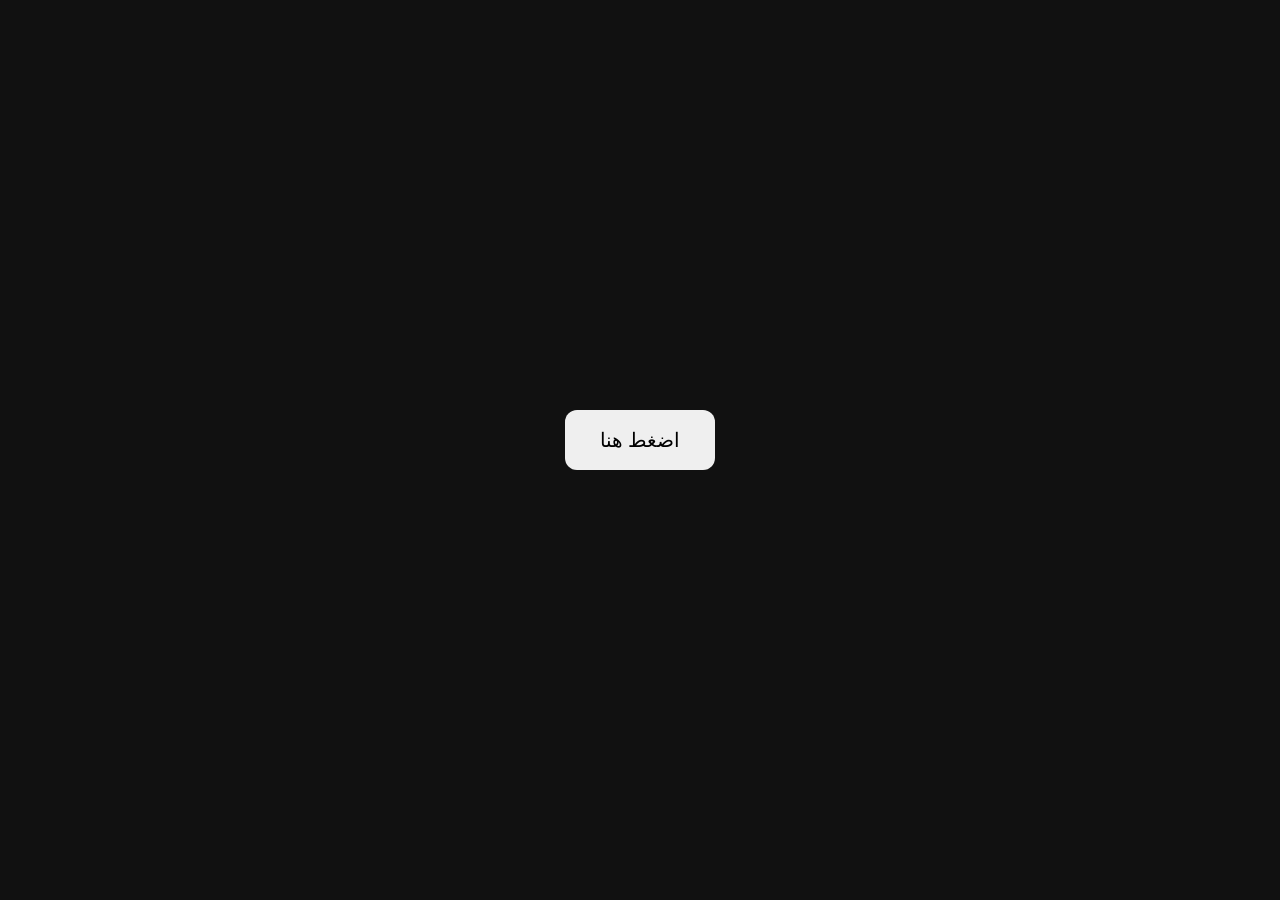
==== commit dda399bb: "Create index.html" ====
--- a/index.html
+++ b/index.html
@@ -1,10 +1,45 @@
-<!doctype html><html lang="ar" dir="rtl"><head><meta charset="utf-8"><meta name="viewport" content="width=device-width,initial-scale=1,viewport-fit=cover"><meta name="theme-color" content="#087f6b"><meta name="description" content="نور المسلم - تطبيق إسلامي محلي يعمل دون إنترنت"><title>نور المسلم</title><link rel="manifest" href="manifest.json"><link rel="stylesheet" href="style.css"></head><body><header><div><b>نور المسلم</b><small>قرآن • أذكار • قبلة • صلاة</small></div><button id="theme" aria-label="الوضع الليلي">☾</button></header><main id="app">
-<section id="home" class="screen active"><div class="hero"><div class="logo">ن</div><h1>نور المسلم</h1><p>رفيقك الإسلامي — القرآن والأذكار والقبلة والصلاة، محليًا على جهازك.</p></div><button id="continueBtn" class="continue"><span id="lastRead">آخر قراءة</span><b>متابعة القراءة ←</b></button><div class="grid"><button data-go="quran">📖<span>القرآن الكريم</span></button><button data-go="favorites">⭐<span>المفضلة</span></button><button data-go="qibla">🧭<span>القبلة</span></button><button data-go="prayer">🕌<span>أوقات الصلاة</span></button><button data-go="adhkar">🤲<span>الأذكار</span></button><button data-go="about">ℹ️<span>عن التطبيق</span></button></div></section>
-<section id="quran" class="screen"><div class="top"><button class="back">‹</button><h2>القرآن الكريم</h2></div><input id="search" class="search" placeholder="ابحث في السور والآيات…"><div id="surahList"></div></section>
-<section id="reader" class="screen"><div class="top"><button class="back">‹</button><h2 id="readerTitle"></h2><div><button id="play">▶</button><button id="stop">■</button></div></div><article id="verses"></article></section>
-<section id="favorites" class="screen"><div class="top"><button class="back">‹</button><h2>المفضلة</h2></div><div id="favList"></div></section>
-<section id="qibla" class="screen"><div class="top"><button class="back">‹</button><h2>اتجاه القبلة</h2></div><div class="card settings"><label>خط العرض <input id="lat" type="number" step="0.0001" value="30.0444"></label><label>خط الطول <input id="lon" type="number" step="0.0001" value="31.2357"></label><button id="saveLocation" class="primary">حفظ الموقع</button></div><div class="compass"><div id="needle">🕋</div></div><p id="qiblaText">أدخل موقعك ثم فعّل البوصلة.</p><div class="actions"><button id="calcQibla" class="secondary">حساب الاتجاه</button><button id="enableCompass" class="primary">تفعيل البوصلة</button></div></section>
-<section id="prayer" class="screen"><div class="top"><button class="back">‹</button><h2>أوقات الصلاة</h2></div><div class="card"><p>الأوقات هنا تُحسب محليًا بشكل تقريبي من التاريخ والموقع المحفوظ، ولا تحتاج إلى الإنترنت.</p></div><div id="times"></div></section>
-<section id="adhkar" class="screen"><div class="top"><button class="back">‹</button><h2>الأذكار</h2></div><div class="card adhkar"><h3>أذكار مختارة</h3><p>سبحان الله والحمد لله والله أكبر.</p><p>أستغفر الله وأتوب إليه.</p><p>اللهم صل وسلم على نبينا محمد.</p><p>لا إله إلا الله وحده لا شريك له، له الملك وله الحمد وهو على كل شيء قدير.</p><p>حسبي الله لا إله إلا هو عليه توكلت وهو رب العرش العظيم.</p></div></section>
-<section id="about" class="screen"><div class="top"><button class="back">‹</button><h2>عن نور المسلم</h2></div><div class="card"><h3>يعمل دون إنترنت</h3><p>القرآن النصي والواجهة والبحث والمفضلة محفوظة داخل الحزمة. المفضلة وآخر موضع قراءة تُحفظ محليًا في الجهاز فقط.</p><p><b>الصوت:</b> تستخدم النسخة الحالية محرك القراءة الصوتية الموجود في الجهاز، لذلك لا تحتاج إلى اتصال بالشبكة، لكنها ليست تسجيل تلاوة لقارئ.</p><p><b>مهم:</b> هذه الحزمة لا تدّعي احتواء صور صفحات المصحف أو تسجيلات مقرئين محلية؛ تلك ملفات بيانات كبيرة مستقلة تحتاج مصدرًا وترخيصًا مناسبًا قبل دمجها.</p></div></section>
-</main><nav><button data-go="home">⌂<span>الرئيسية</span></button><button data-go="quran">📖<span>القرآن</span></button><button data-go="favorites">★<span>المفضلة</span></button><button data-go="qibla">🧭<span>القبلة</span></button><button data-go="prayer">🕌<span>الصلاة</span></button></nav><script src="app.js"></script></body></html>
+<!DOCTYPE html>
+<html lang="ar">
+<head>
+<meta charset="UTF-8">
+<title>تجربة</title>
+<style>
+body {
+  margin: 0;
+  height: 100vh;
+  display: grid;
+  place-items: center;
+  font-family: Arial;
+  background: #111;
+  color: white;
+}
+button {
+  padding: 18px 35px;
+  font-size: 20px;
+  border: 0;
+  border-radius: 12px;
+  cursor: pointer;
+}
+#msg {
+  margin-top: 20px;
+  text-align: center;
+}
+</style>
+</head>
+<body>
+
+<div>
+  <button onclick="demo()">اضغط هنا</button>
+  <div id="msg"></div>
+</div>
+
+<script>
+function demo() {
+  document.body.style.background = "#222";
+  document.getElementById("msg").textContent =
+    "😄 مجرد تجربة — لم يتم تغيير أي شيء في الهاتف!";
+}
+</script>
+
+</body>
+</html>
